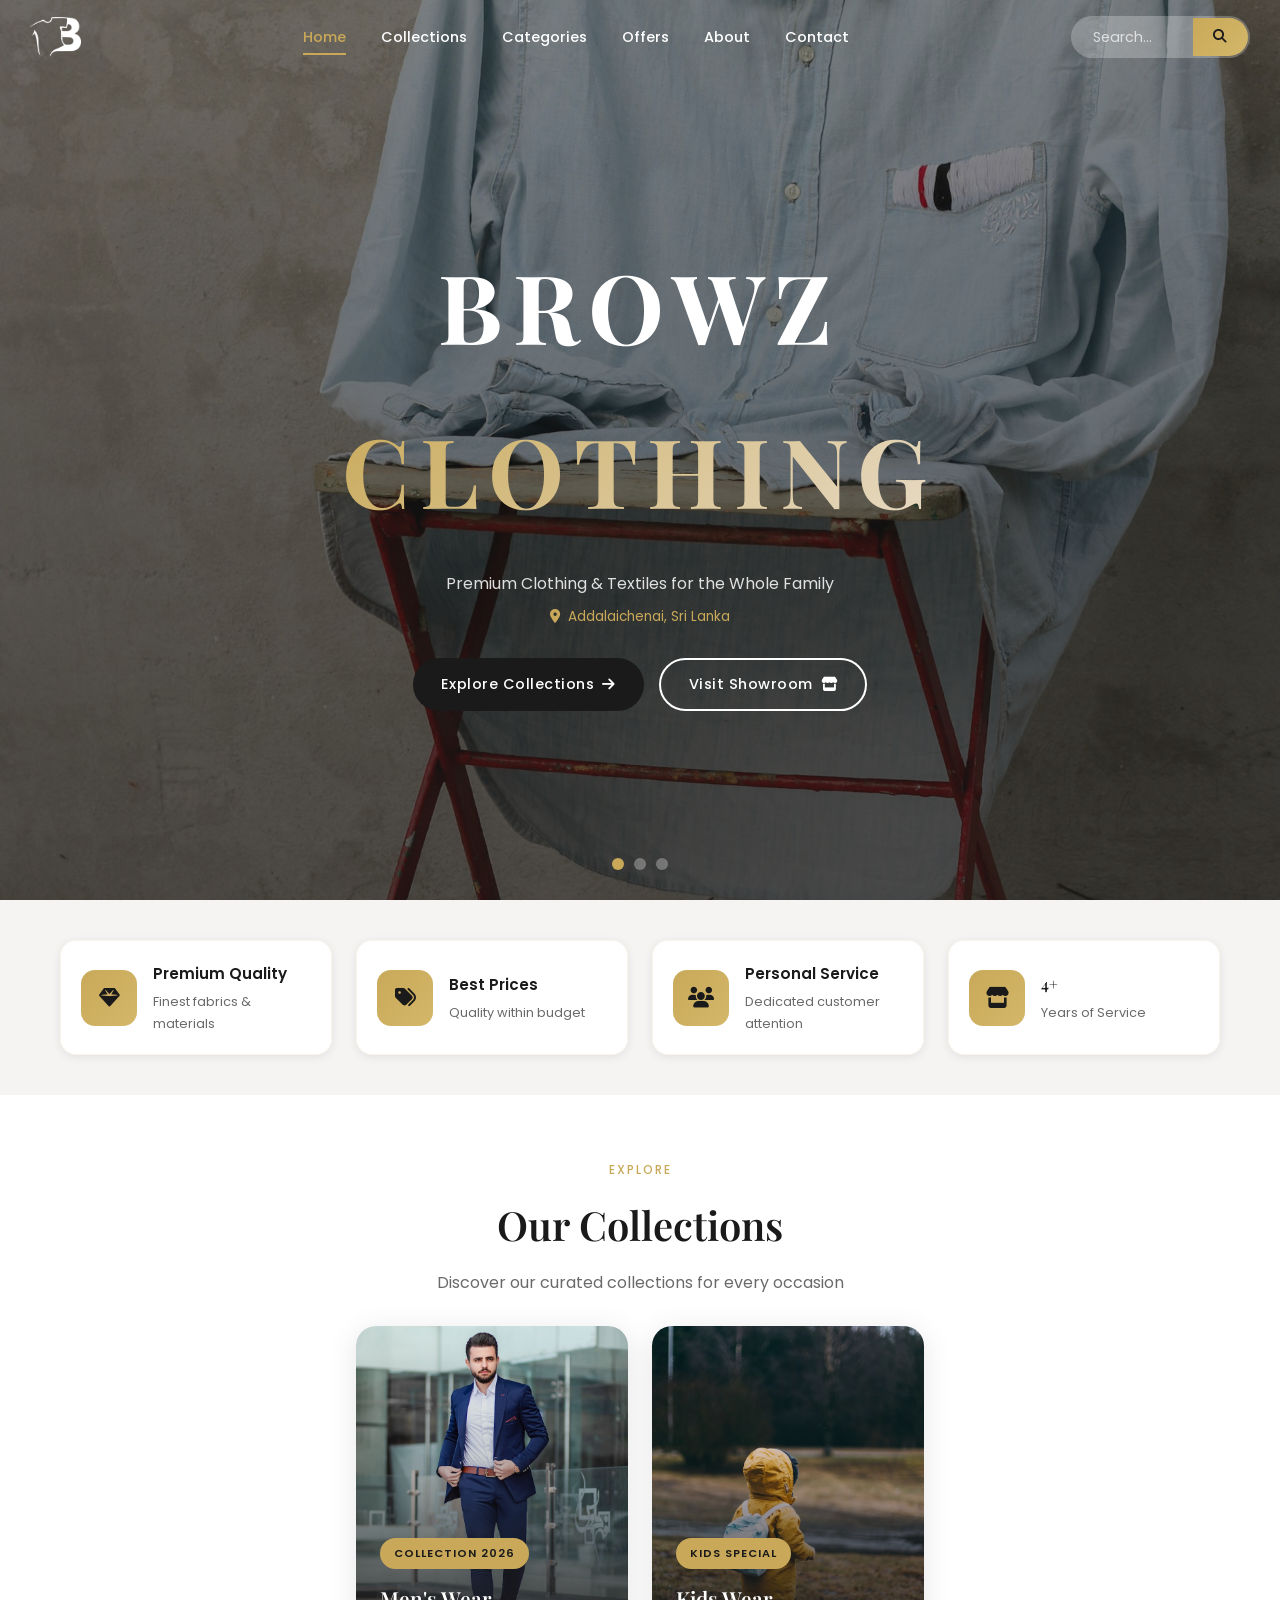
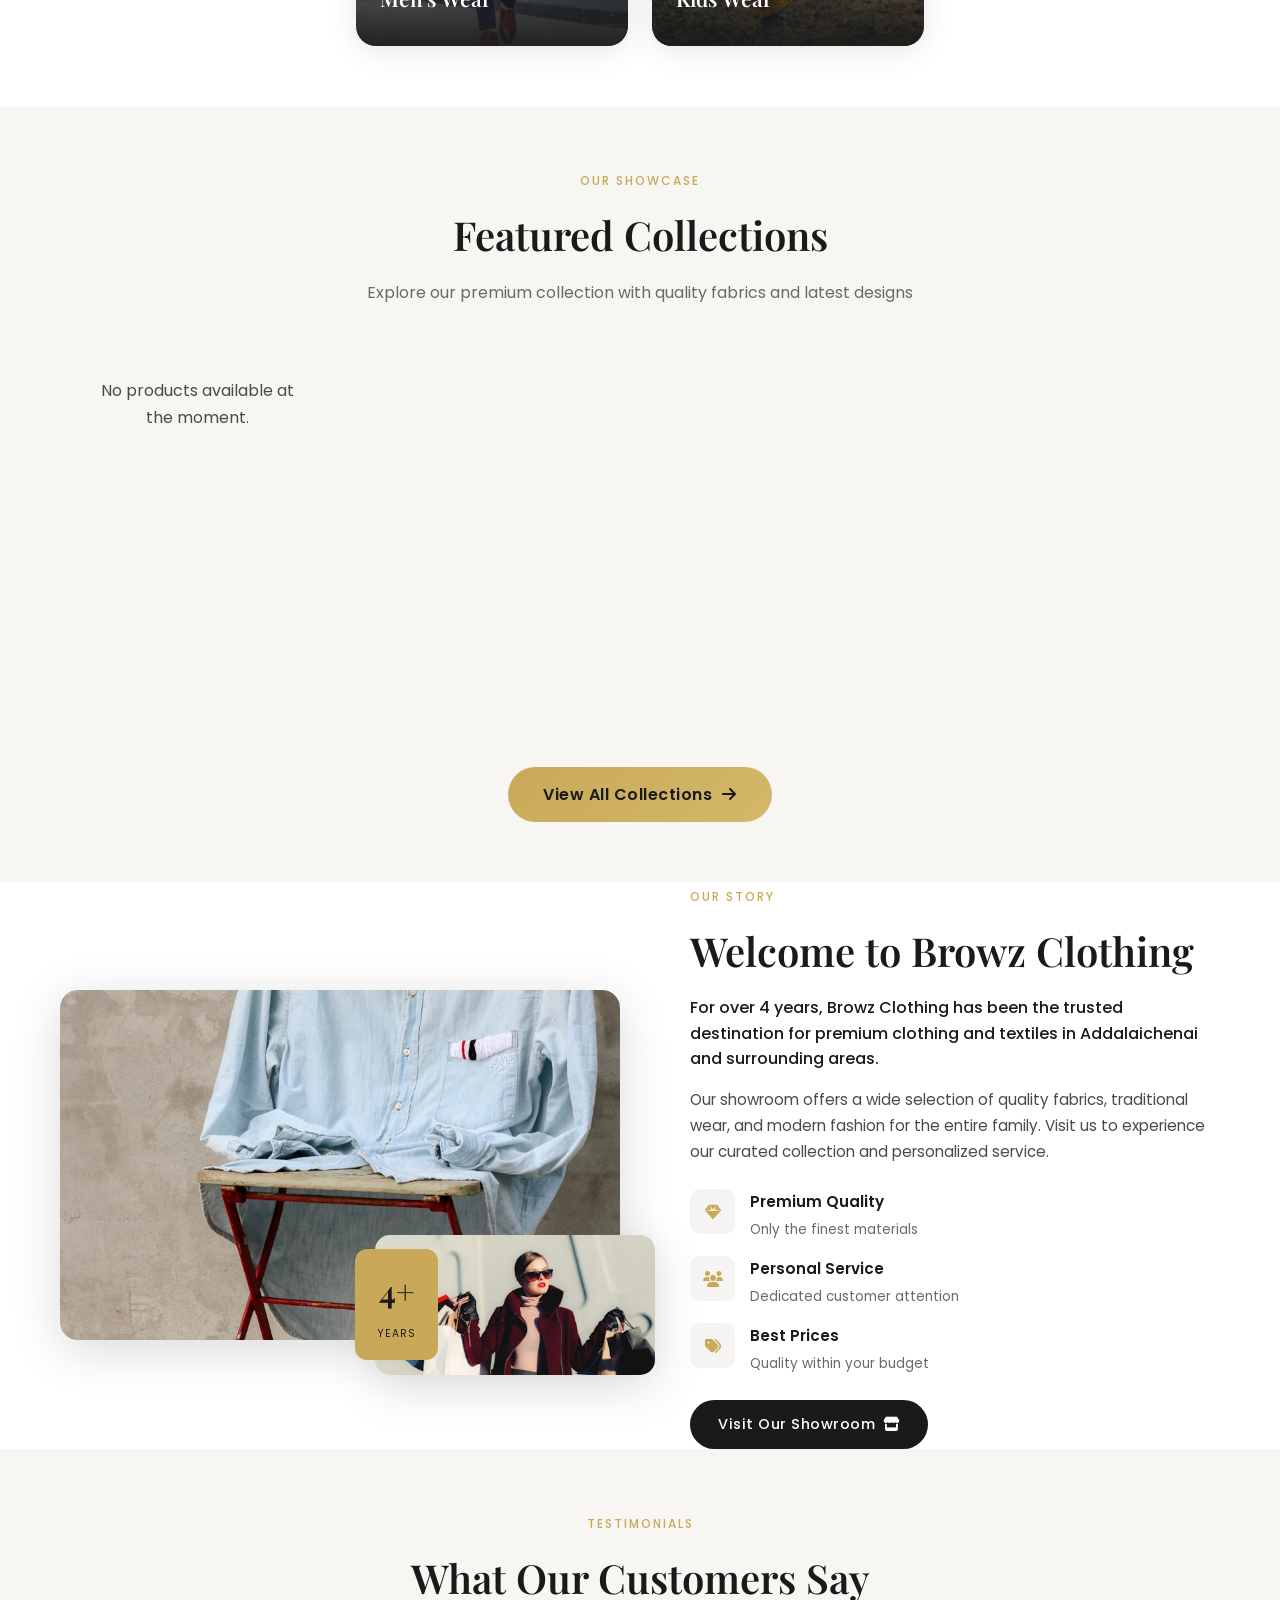
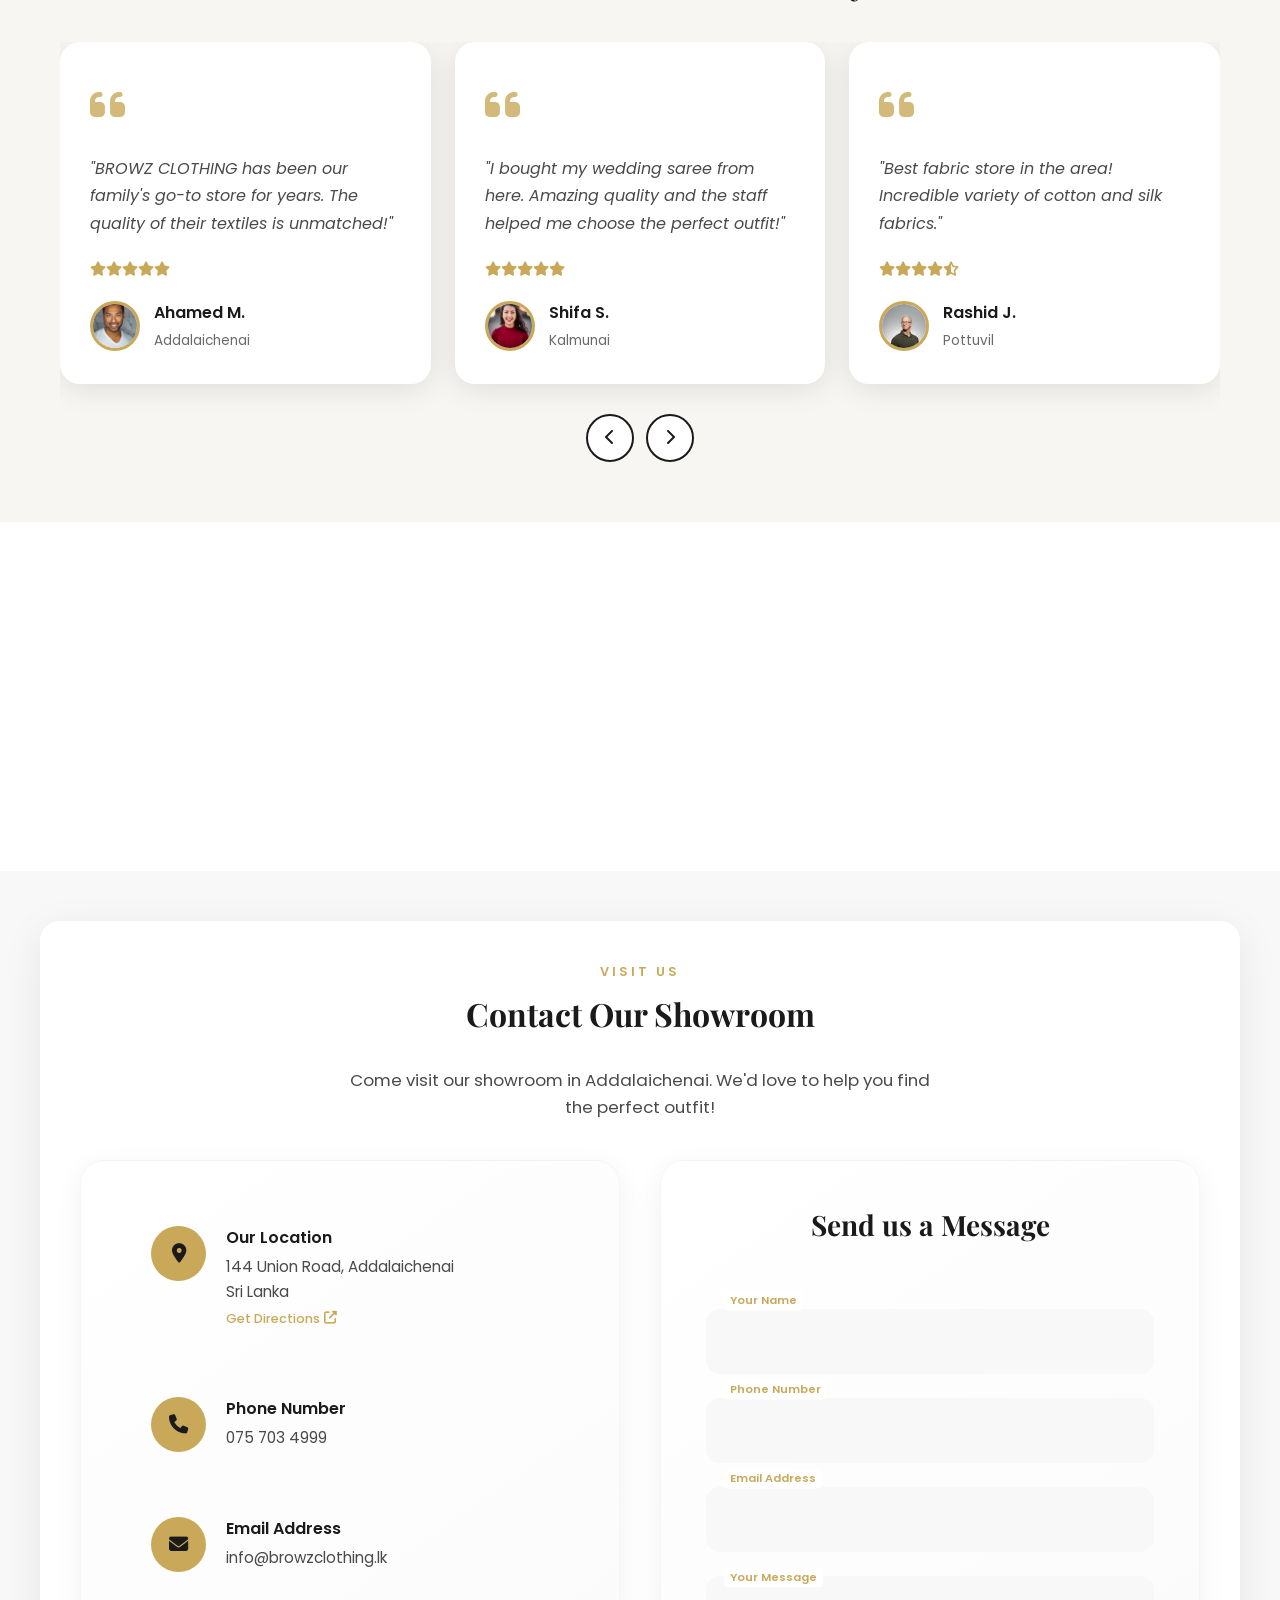
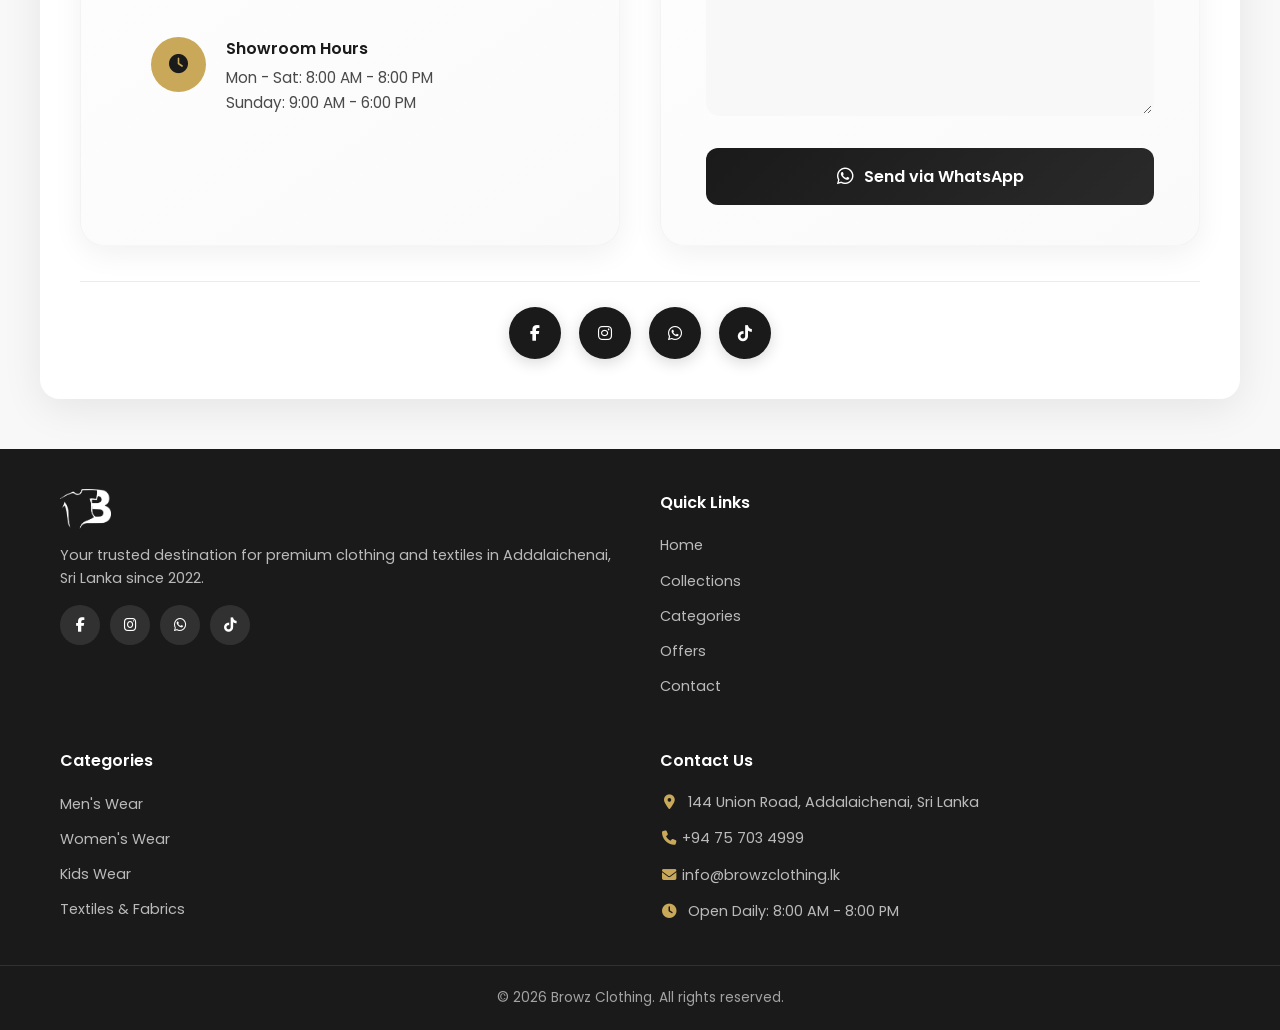
==== index.html @ f793e56a "update" ====
<!doctype html>
<html lang="en">
  <head>
    <meta charset="UTF-8" />
    <meta name="viewport" content="width=device-width, initial-scale=1.0" />
    <meta
      name="description"
      content="Browz Clothing - Premium Clothing & Textile Showroom in Addalaichenai, Sri Lanka. Discover quality fabrics, men's wear, women's fashion, kids clothing, and textiles at best prices."
    />
    <meta
      name="keywords"
      content="clothing showroom Addalaichenai, textile shop Sri Lanka, men's wear, women's fashion, kids clothing, fabric store, saree, shalwar, best prices, premium quality textiles"
    />
    <meta name="author" content="Browz Clothing" />
    <meta name="robots" content="index, follow" />
    <meta name="geo.region" content="LK-5" />
    <meta name="geo.placename" content="Addalaichenai" />
    <meta name="geo.position" content="7.7333;81.8167" />
    <meta name="ICBM" content="7.7333, 81.8167" />
    <meta name="theme-color" content="#1a1a1a" />

    <meta
      property="og:title"
      content="Browz Clothing - Premium Clothing & Textile Showroom | Addalaichenai"
    />
    <meta
      property="og:description"
      content="Discover premium fashion for the whole family. Quality textiles, latest trends, and exceptional service in Sri Lanka."
    />
    <meta property="og:type" content="website" />
    <meta property="og:url" content="https://browzclothing.netlify.app" />
    <meta
      property="og:image"
      content="https://browzclothing.netlify.app/images/Browz_Clothing.png"
    />
    <meta property="og:image:width" content="1200" />
    <meta property="og:image:height" content="630" />
    <meta property="og:locale" content="en_US" />
    <meta property="og:site_name" content="Browz Clothing" />

    <meta name="twitter:card" content="summary_large_image" />
    <meta
      name="twitter:title"
      content="Browz Clothing - Premium Clothing & Textile Showroom"
    />
    <meta
      name="twitter:description"
      content="Discover premium fashion for the whole family in Addalaichenai, Sri Lanka."
    />
    <meta
      name="twitter:image"
      content="https://browzclothing.netlify.app/images/Browz_Clothing.png"
    />

    <title>
      Browz Clothing - Premium Clothing & Textile Showroom | Addalaichenai, Sri
      Lanka
    </title>

    <link rel="canonical" href="https://browzclothing.netlify.app" />
    <link
      rel="alternate"
      href="https://browzclothing.netlify.app"
      hreflang="en"
    />

    <link rel="preconnect" href="https://fonts.googleapis.com" />
    <link rel="preconnect" href="https://fonts.gstatic.com" crossorigin />
    <link
      href="https://fonts.googleapis.com/css2?family=Playfair+Display:wght@400;500;600;700&family=Poppins:wght@300;400;500;600;700&display=swap"
      rel="stylesheet"
    />

    <link
      rel="stylesheet"
      href="https://cdnjs.cloudflare.com/ajax/libs/font-awesome/6.5.1/css/all.min.css"
    />
    <link href="https://unpkg.com/aos@2.3.1/dist/aos.css" rel="stylesheet" />
    <link rel="stylesheet" href="styles.css" />
    <link rel="icon" type="image/x-icon" href="Browz_Clothing.ico" />
    <link rel="icon" type="image/svg+xml" href="Browz_Clothing.svg" />

    <script type="application/ld+json">
      {
        "@context": "https://schema.org",
        "@type": ["LocalBusiness", "Store"],
        "name": "Browz Clothing",
        "description": "Premium Clothing & Textile Showroom in Addalaichenai, Sri Lanka. Offering quality men's wear, women's fashion, kids clothing, and textiles at best prices since 2022.",
        "url": "https://browzclothing.netlify.app",
        "logo": "https://browzclothing.netlify.app/favicon.svg",
        "image": "https://browzclothing.netlify.app/images/Browz_Clothing.png",
        "address": {
          "@type": "PostalAddress",
          "streetAddress": "144 Union Road",
          "addressLocality": "Addalaichenai",
          "addressRegion": "Eastern Province",
          "addressCountry": "LK",
          "postalCode": "32000"
        },
        "geo": {
          "@type": "GeoCoordinates",
          "latitude": "7.2544868",
          "longitude": "81.8534302"
        },
        "telephone": "+94-75-703-4999",
        "email": "info@browzclothing.lk",
        "openingHoursSpecification": [
          {
            "@type": "OpeningHoursSpecification",
            "dayOfWeek": [
              "Monday",
              "Tuesday",
              "Wednesday",
              "Thursday",
              "Friday",
              "Saturday"
            ],
            "opens": "08:00",
            "closes": "20:00"
          },
          {
            "@type": "OpeningHoursSpecification",
            "dayOfWeek": "Sunday",
            "opens": "09:00",
            "closes": "18:00"
          }
        ],
        "priceRange": "Rs.",
        "currenciesAccepted": "LKR",
        "paymentAccepted": ["Cash", "Card", "Mobile Payment"],
        "areaServed": {
          "@type": "State",
          "name": "Eastern Province"
        },
        "sameAs": [
          "https://www.facebook.com/share/18XuoTLpjp/",
          "https://instagram.com/browzclothing",
          "https://wa.me/94757034999"
        ]
      }
    </script>
  </head>
  <body>
    <div id="preloader">
      <div class="loader">
        <span class="loader-text">BROWZ</span>
        <span class="loader-text outline">CLOTHING</span>
      </div>
    </div>

    <nav class="navbar" id="navbar">
      <div class="nav-container">
        <a href="#home" class="nav-logo">
          <img src="Browz_Clothing.png" alt="Browz Clothing" class="logo-img" />
        </a>

        <ul class="nav-menu" id="navMenu">
          <li><a href="#home" class="nav-link active">Home</a></li>
          <li><a href="#collections" class="nav-link">Collections</a></li>
          <li><a href="#categories" class="nav-link">Categories</a></li>
          <li><a href="#offers" class="nav-link">Offers</a></li>
          <li><a href="#about" class="nav-link">About</a></li>
          <li><a href="#contact" class="nav-link">Contact</a></li>
        </ul>

        <div class="nav-actions">
          <div class="nav-search-container">
            <input
              type="text"
              placeholder="Search..."
              id="navbarSearchInput"
              class="navbar-search-input"
            />
            <button class="navbar-search-btn" id="navbarSearchBtn">
              <i class="fas fa-search"></i>
            </button>
          </div>
          <button class="mobile-search-btn" id="mobileSearchBtn">
            <i class="fas fa-search"></i>
          </button>
          <button class="nav-toggle" id="navToggle" aria-label="Toggle menu">
            <span></span>
            <span></span>
            <span></span>
          </button>
        </div>
      </div>
    </nav>

    <div class="nav-overlay" id="navOverlay"></div>

    <div class="search-overlay" id="searchOverlay">
      <div class="search-container">
        <input
          type="text"
          placeholder="Search products..."
          class="search-input"
          id="searchInput"
        />
        <button class="search-close" id="searchClose">
          <svg
            width="18"
            height="18"
            viewBox="0 0 24 24"
            fill="none"
            stroke="currentColor"
            stroke-width="2.5"
            stroke-linecap="round"
            stroke-linejoin="round"
          >
            <line x1="18" y1="6" x2="6" y2="18"></line>
            <line x1="6" y1="6" x2="18" y2="18"></line>
          </svg>
        </button>
      </div>
    </div>

    <section class="hero" id="home">
      <div class="hero-slider">
        <div
          class="hero-slide active"
          style="background-image: url(&quot;images/sections/hero-1.jpg&quot;)"
        ></div>
        <div
          class="hero-slide"
          style="background-image: url(&quot;images/sections/hero-2.jpg&quot;)"
        ></div>
        <div
          class="hero-slide"
          style="background-image: url(&quot;images/sections/hero-3.jpg&quot;)"
        ></div>
      </div>
      <div class="hero-overlay"></div>
      <div class="hero-content">
        <h1 class="hero-title">
          <span class="title-line">
            <span class="title-word">BROWZ</span>
          </span>
          <span class="title-line">
            <span class="title-word gradient-text">CLOTHING</span>
          </span>
        </h1>
        <p class="hero-subtitle" data-aos="fade-up" data-aos-delay="300">
          Premium Clothing & Textiles for the Whole Family<br />
          <span class="hero-location"
            ><i class="fas fa-map-marker-alt"></i> Addalaichenai, Sri
            Lanka</span
          >
        </p>
        <div class="hero-buttons" data-aos="fade-up" data-aos-delay="400">
          <a href="#collections" class="btn btn-primary">
            <span>Explore Collections</span>
            <i class="fas fa-arrow-right"></i>
          </a>
          <a href="#contact" class="btn btn-secondary">
            <span>Visit Showroom</span>
            <i class="fas fa-store"></i>
          </a>
        </div>
      </div>
      <div class="hero-slider-nav">
        <button class="slider-dot active" data-slide="0"></button>
        <button class="slider-dot" data-slide="1"></button>
        <button class="slider-dot" data-slide="2"></button>
      </div>
    </section>

    <div class="whatsapp-float">
      <a
        href="https://wa.me/94757034999?text=Hello%20Browz%20Clothing!"
        target="_blank"
        rel="noopener noreferrer"
        aria-label="Chat on WhatsApp"
      >
        <i class="fab fa-whatsapp"></i>
        <span class="whatsapp-tooltip">Chat with us!</span>
      </a>
    </div>

    <section class="features-bar">
      <div class="container">
        <div class="features-grid">
          <div class="feature-item" data-aos="fade-up">
            <div class="feature-icon"><i class="fas fa-gem"></i></div>
            <div class="feature-content">
              <h4>Premium Quality</h4>
              <p>Finest fabrics & materials</p>
            </div>
          </div>
          <div class="feature-item" data-aos="fade-up" data-aos-delay="100">
            <div class="feature-icon"><i class="fas fa-tags"></i></div>
            <div class="feature-content">
              <h4>Best Prices</h4>
              <p>Quality within budget</p>
            </div>
          </div>
          <div class="feature-item" data-aos="fade-up" data-aos-delay="200">
            <div class="feature-icon"><i class="fas fa-users"></i></div>
            <div class="feature-content">
              <h4>Personal Service</h4>
              <p>Dedicated customer attention</p>
            </div>
          </div>
          <div class="feature-item" data-aos="fade-up" data-aos-delay="300">
            <div class="feature-icon"><i class="fas fa-store"></i></div>
            <div class="feature-content">
              <h4 class="exp-number">6+</h4>
              <p>Years of Service</p>
            </div>
          </div>
        </div>
      </div>
    </section>

    <section class="offers" id="offers">
      <div class="offers-banner">
        <div class="offers-bg">
          <img src="" alt="Special Offer" loading="lazy" />
        </div>
        <div class="offers-overlay"></div>
        <div class="offers-container">
          <div class="offers-badge" data-aos="zoom-in">
            <span class="badge-pulse"></span>
            <p class="badge-text"></p>
          </div>
          <h2 class="offers-title" data-aos="fade-up"></h2>
          <p class="offers-subtitle" data-aos="fade-up" data-aos-delay="100"></p>
          <p class="countdown-note" data-aos="fade-up" data-aos-delay="150"></p>
          <div class="countdown" id="offerCountdown0" data-aos="fade-up" data-aos-delay="200">
            <div class="countdown-item">
              <div class="countdown-value" id="offerDays0">00</div>
              <div class="countdown-label">Days</div>
            </div>
            <div class="countdown-separator">:</div>
            <div class="countdown-item">
              <div class="countdown-value" id="offerHours0">00</div>
              <div class="countdown-label">Hours</div>
            </div>
            <div class="countdown-separator">:</div>
            <div class="countdown-item">
              <div class="countdown-value" id="offerMinutes0">00</div>
              <div class="countdown-label">Minutes</div>
            </div>
            <div class="countdown-separator">:</div>
            <div class="countdown-item">
              <div class="countdown-value" id="offerSeconds0">00</div>
              <div class="countdown-label">Seconds</div>
            </div>
          </div>
          <a href="#contact" class="btn btn-gold" data-aos="fade-up" data-aos-delay="400">
            <span>Shop Now</span>
            <i class="fas fa-shopping-bag"></i>
          </a>
        </div>
        <button class="carousel-arrow carousel-prev" onclick="prevOffer()"><i class="fas fa-chevron-left"></i></button>
        <button class="carousel-arrow carousel-next" onclick="nextOffer()"><i class="fas fa-chevron-right"></i></button>
        <div class="carousel-dots" id="carouselDots"></div>
      </div>
    </section>

    <section class="categories" id="categories">
      <div class="container">
        <div class="section-header" data-aos="fade-up">
          <span class="section-tag">Explore</span>
          <h2 class="section-title">Our Collections</h2>
          <p class="section-subtitle">
            Discover our curated collections for every occasion
          </p>
        </div>
        <div class="categories-grid">
          <div class="category-card" data-aos="fade-up">
            <div class="category-image">
              <img
                src="images/sections/category-men.jpg"
                alt="Men's Fashion Collection"
                loading="lazy"
              />
            </div>
            <div class="category-overlay"></div>
            <div class="category-content">
              <span class="category-tag">Collection 2026</span>
              <h3 class="category-title">Men's Wear</h3>
            </div>
          </div>
          <!-- <div class="category-card" data-aos="fade-up" data-aos-delay="100">
            <div class="category-image">
              <img
                src="images/sections/category-women.jpg"
                alt="Women's Fashion"
                loading="lazy"
              />
            </div>
            <div class="category-overlay"></div>
            <div class="category-content">
              <span class="category-tag">New Arrivals</span>
              <h3 class="category-title">Women's Wear</h3>
            </div>
          </div>  -->
          <div class="category-card" data-aos="fade-up" data-aos-delay="200">
            <div class="category-image">
              <img
                src="images/sections/category-kids.jpg"
                alt="Kids Fashion"
                loading="lazy"
              />
            </div>
            <div class="category-overlay"></div>
            <div class="category-content">
              <span class="category-tag">Kids Special</span>
              <h3 class="category-title">Kids Wear</h3>
            </div>
          </div>
          <!-- <div class="category-card" data-aos="fade-up" data-aos-delay="300">
            <div class="category-image">
              <img
                src="images/sections/category-fabric.jpg"
                alt="Premium Textiles and Fabrics"
                loading="lazy"
              />
            </div>
            <div class="category-overlay"></div>
            <div class="category-content">
              <span class="category-tag">Premium Quality</span>
              <h3 class="category-title">Textiles & Fabrics</h3>
            </div>
          </div> -->
        </div>
      </div>
    </section>

    <section class="showcase" id="collections">
      <div class="container">
        <div class="section-header" data-aos="fade-up">
          <span class="section-tag">Our Showcase</span>
          <h2 class="section-title">Featured Collections</h2>
          <p class="section-subtitle">
            Explore our premium collection with quality fabrics and latest
            designs
          </p>
        </div>
        <div class="products-grid" id="productsGrid"></div>
        <div style="text-align: center">
          <a href="collections.html" class="btn-view-more">
            <span>View All Collections</span>
            <i class="fas fa-arrow-right"></i>
          </a>
        </div>
      </div>
    </section>

    <section class="about" id="about">
      <div class="container">
        <div class="about-grid">
          <div class="about-images">
            <div class="about-image-main">
              <img
                src="images/sections/about-main.jpg"
                alt="BROWZ
CLOTHING Showroom"
                loading="lazy"
              />
            </div>
            <div class="about-image-secondary">
              <img
                src="images/sections/about-secondary.jpg"
                alt="Textile Display"
                loading="lazy"
              />
              <div class="about-experience">
                <span class="exp-number">6+</span>
                <span class="exp-text">Years</span>
              </div>
            </div>
          </div>
          <div class="about-content" data-aos="fade-left">
            <span class="section-tag">Our Story</span>
            <h2 class="section-title">Welcome to Browz Clothing</h2>
            <p class="about-lead">
              For over <span class="about-years">6</span> years, Browz Clothing
              has been the trusted destination for premium clothing and textiles
              in Addalaichenai and surrounding areas.
            </p>
            <p class="about-text">
              Our showroom offers a wide selection of quality fabrics,
              traditional wear, and modern fashion for the entire family. Visit
              us to experience our curated collection and personalized service.
            </p>
            <div class="about-features">
              <div class="about-feature">
                <div class="feature-icon"><i class="fas fa-gem"></i></div>
                <div class="feature-text">
                  <h4>Premium Quality</h4>
                  <p>Only the finest materials</p>
                </div>
              </div>
              <div class="about-feature">
                <div class="feature-icon"><i class="fas fa-users"></i></div>
                <div class="feature-text">
                  <h4>Personal Service</h4>
                  <p>Dedicated customer attention</p>
                </div>
              </div>
              <div class="about-feature">
                <div class="feature-icon"><i class="fas fa-tags"></i></div>
                <div class="feature-text">
                  <h4>Best Prices</h4>
                  <p>Quality within your budget</p>
                </div>
              </div>
            </div>
            <a href="#contact" class="btn btn-primary">
              <span>Visit Our Showroom</span>
              <i class="fas fa-store"></i>
            </a>
          </div>
        </div>
      </div>
    </section>

    <section class="testimonials">
      <div class="container">
        <div class="section-header" data-aos="fade-up">
          <span class="section-tag">Testimonials</span>
          <h2 class="section-title">What Our Customers Say</h2>
        </div>
        <div class="testimonials-slider" id="testimonialsSlider">
          <div class="testimonials-track">
            <div class="testimonial-card" data-aos="fade-up">
              <div class="testimonial-quote">
                <i class="fas fa-quote-left"></i>
              </div>
              <p class="testimonial-text">
                "BROWZ CLOTHING has been our family's go-to store for years. The
                quality of their textiles is unmatched!"
              </p>
              <div class="testimonial-rating">
                <i class="fas fa-star"></i><i class="fas fa-star"></i
                ><i class="fas fa-star"></i><i class="fas fa-star"></i
                ><i class="fas fa-star"></i>
              </div>
              <div class="testimonial-author">
                <img
                  src="images/sections/testimonial-1.jpg"
                  alt="Customer"
                  loading="lazy"
                />
                <div class="author-info">
                  <h4>Ahamed M.</h4>
                  <span>Addalaichenai</span>
                </div>
              </div>
            </div>
            <div
              class="testimonial-card"
              data-aos="fade-up"
              data-aos-delay="100"
            >
              <div class="testimonial-quote">
                <i class="fas fa-quote-left"></i>
              </div>
              <p class="testimonial-text">
                "I bought my wedding saree from here. Amazing quality and the
                staff helped me choose the perfect outfit!"
              </p>
              <div class="testimonial-rating">
                <i class="fas fa-star"></i><i class="fas fa-star"></i
                ><i class="fas fa-star"></i><i class="fas fa-star"></i
                ><i class="fas fa-star"></i>
              </div>
              <div class="testimonial-author">
                <img
                  src="images/sections/testimonial-2.jpg"
                  alt="Customer"
                  loading="lazy"
                />
                <div class="author-info">
                  <h4>Shifa S.</h4>
                  <span>Kalmunai</span>
                </div>
              </div>
            </div>
            <div
              class="testimonial-card"
              data-aos="fade-up"
              data-aos-delay="200"
            >
              <div class="testimonial-quote">
                <i class="fas fa-quote-left"></i>
              </div>
              <p class="testimonial-text">
                "Best fabric store in the area! Incredible variety of cotton and
                silk fabrics."
              </p>
              <div class="testimonial-rating">
                <i class="fas fa-star"></i><i class="fas fa-star"></i
                ><i class="fas fa-star"></i><i class="fas fa-star"></i
                ><i class="fas fa-star-half-alt"></i>
              </div>
              <div class="testimonial-author">
                <img
                  src="images/sections/testimonial-3.jpg"
                  alt="Customer"
                  loading="lazy"
                />
                <div class="author-info">
                  <h4>Rashid J.</h4>
                  <span>Pottuvil</span>
                </div>
              </div>
            </div>
          </div>
          <div class="testimonials-nav">
            <button class="testimonial-prev">
              <i class="fas fa-chevron-left"></i>
            </button>
            <button class="testimonial-next">
              <i class="fas fa-chevron-right"></i>
            </button>
          </div>
        </div>
      </div>
    </section>

    <section class="contact" id="contact">
      <div class="contact-map-full">
        <iframe
          src="https://www.google.com/maps/embed?pb=!1m18!1m12!1m3!1d3957.88008030989!2d81.85343019999999!3d7.254486799999999!2m3!1f0!2f0!3f0!3m2!1i1024!2i768!4f13.1!3m3!1m2!1s0x3ae51300673da71d%3A0x5c4871e7df195e21!2sbrowzclothing!5e0!3m2!1sen!2slk!4v1775067015570!5m2!1sen!2slk"
          width="100%"
          height="100%"
          style="border: 0"
          allowfullscreen=""
          loading="lazy"
          referrerpolicy="no-referrer-when-downgrade"
          title="Browz Clothing Location - Addalaichenai"
        ></iframe>
      </div>
      <div class="contact-content">
        <div class="contact-container" data-aos="fade-up">
          <div class="contact-header">
            <span class="section-tag">Visit Us</span>
            <h2 class="section-title">Contact Our Showroom</h2>
            <p class="contact-text">
              Come visit our showroom in Addalaichenai. We'd love to help you
              find the perfect outfit!
            </p>
          </div>
          <div class="contact-cards">
            <div class="contact-info">
              <div class="contact-details">
                <div class="contact-item">
                  <div class="contact-icon">
                    <i class="fas fa-location-dot"></i>
                  </div>
                  <div class="contact-text">
                    <h4>Our Location</h4>
                    <p>144 Union Road, Addalaichenai<br />Sri Lanka</p>
                    <a
                      href="https://maps.app.goo.gl/UdEGMhkYqhPF53fT7"
                      target="_blank"
                      class="map-link"
                      >Get Directions <i class="fas fa-external-link-alt"></i
                    ></a>
                  </div>
                </div>
                <div class="contact-item">
                  <div class="contact-icon"><i class="fas fa-phone"></i></div>
                  <div class="contact-text">
                    <h4>Phone Number</h4>
                    <p>075 703 4999</p>
                  </div>
                </div>
                <div class="contact-item">
                  <div class="contact-icon">
                    <i class="fas fa-envelope"></i>
                  </div>
                  <div class="contact-text">
                    <h4>Email Address</h4>
                    <p>info@browzclothing.lk</p>
                  </div>
                </div>
                <div class="contact-item">
                  <div class="contact-icon"><i class="fas fa-clock"></i></div>
                  <div class="contact-text">
                    <h4>Showroom Hours</h4>
                    <p>
                      Mon - Sat: 8:00 AM - 8:00 PM<br />Sunday: 9:00 AM - 6:00
                      PM
                    </p>
                  </div>
                </div>
              </div>
            </div>
            <div class="contact-form-wrapper">
              <form class="contact-form" id="contactForm">
                <h3>Send us a Message</h3>
                <div class="form-group">
                  <input type="text" id="name" required />
                  <label for="name">Your Name</label>
                </div>
                <div class="form-group">
                  <input type="tel" id="phone" required />
                  <label for="phone">Phone Number</label>
                </div>
                <div class="form-group">
                  <input type="email" id="email" required />
                  <label for="email">Email Address</label>
                </div>
                <div class="form-group">
                  <textarea id="message" rows="4" required></textarea>
                  <label for="message">Your Message</label>
                </div>
                <div class="form-submit">
                  <button type="submit" class="submit-btn">
                    <i class="fab fa-whatsapp"></i>
                    <span>Send via WhatsApp</span>
                  </button>
                </div>
              </form>
            </div>
          </div>
          <div class="contact-socials">
            <a
              href="https://www.facebook.com/share/18XuoTLpjp/"
              class="social-link"
              aria-label="Facebook"
              target="_blank"
              ><i class="fab fa-facebook-f"></i
            ></a>
            <a
              href="https://instagram.com/browzclothing"
              class="social-link"
              aria-label="Instagram"
              target="_blank"
              ><i class="fab fa-instagram"></i
            ></a>
            <a
              href="https://wa.me/94757034999"
              class="social-link"
              aria-label="WhatsApp"
              target="_blank"
              ><i class="fab fa-whatsapp"></i
            ></a>
            <a
              href="https://tiktok.com/@browzclothing"
              class="social-link"
              aria-label="TikTok"
              target="_blank"
              ><i class="fab fa-tiktok"></i
            ></a>
          </div>
        </div>
      </div>
    </section>

    <footer class="footer">
      <div class="footer-top">
        <div class="container">
          <div class="footer-grid">
            <div class="footer-brand">
              <a href="#" class="footer-logo">
                <img
                  src="Browz_Clothing.png"
                  alt="Browz Clothing"
                  class="logo-img"
                />
              </a>
              <p class="footer-desc">
                Your trusted destination for premium clothing and textiles in
                Addalaichenai, Sri Lanka since 2022.
              </p>
              <div class="footer-socials">
                <a
                  href="https://www.facebook.com/share/18XuoTLpjp/"
                  aria-label="Facebook"
                  target="_blank"
                  ><i class="fab fa-facebook-f"></i
                ></a>
                <a
                  href="https://instagram.com/browzclothing"
                  aria-label="Instagram"
                  target="_blank"
                  ><i class="fab fa-instagram"></i
                ></a>
                <a
                  href="https://wa.me/94757034999"
                  aria-label="WhatsApp"
                  target="_blank"
                  ><i class="fab fa-whatsapp"></i
                ></a>
                <a
                  href="https://tiktok.com/@browzclothing"
                  aria-label="TikTok"
                  target="_blank"
                  ><i class="fab fa-tiktok"></i
                ></a>
              </div>
            </div>
            <div class="footer-links">
              <h4>Quick Links</h4>
              <ul>
                <li><a href="#home">Home</a></li>
                <li><a href="#collections">Collections</a></li>
                <li><a href="#categories">Categories</a></li>
                <li><a href="#offers">Offers</a></li>
                <li><a href="#contact">Contact</a></li>
              </ul>
            </div>
            <div class="footer-links">
              <h4>Categories</h4>
              <ul>
                <li><a href="#collections">Men's Wear</a></li>
                <li><a href="#collections">Women's Wear</a></li>
                <li><a href="#collections">Kids Wear</a></li>
                <li><a href="#collections">Textiles & Fabrics</a></li>
              </ul>
            </div>
            <div class="footer-links">
              <h4>Contact Us</h4>
              <ul class="footer-contact">
                <li>
                  <i class="fas fa-map-marker-alt"></i> 144 Union Road,
                  Addalaichenai, Sri Lanka
                </li>
                <li>
                  <a href="tel:+94757034999"
                    ><i class="fas fa-phone"></i> +94 75 703 4999</a
                  >
                </li>
                <li>
                  <a href="mailto:info@browzclothing.lk"
                    ><i class="fas fa-envelope"></i> info@browzclothing.lk</a
                  >
                </li>
                <li>
                  <i class="fas fa-clock"></i> Open Daily: 8:00 AM - 8:00 PM
                </li>
              </ul>
            </div>
          </div>
        </div>
      </div>
      <div class="footer-bottom">
        <div class="container">
          <p>
            &copy; <span class="current-year"></span> Browz Clothing. All rights
            reserved.
          </p>
        </div>
      </div>
    </footer>

    <div class="back-to-top" id="backToTop">
      <i class="fas fa-chevron-up"></i>
    </div>

    <script src="https://unpkg.com/aos@2.3.1/dist/aos.js"></script>
    <script src="https://cdnjs.cloudflare.com/ajax/libs/PapaParse/5.4.1/papaparse.min.js"></script>
    <script src="main.js"></script>
  </body>
</html>
---- styles.css ----
:root {
    --primary-black: #1a1a1a;
    --pure-white: #ffffff;
    --cream: #f8f6f3;
    --gold: #c9a959;
    --soft-gold: #e8dcc8;
    --dark-gray: #4a4a4a;
    --medium-gray: #6a6a6a;
    --light-gray: #9a9a9a;
    --soft-bg: #f5f4f2;
    --shadow-sm: 0 2px 10px rgba(0,0,0,0.08);
    --shadow-md: 0 5px 30px rgba(0,0,0,0.1);
    --shadow-lg: 0 10px 50px rgba(0,0,0,0.15);
    --shadow-gold: 0 5px 30px rgba(201,169,89,0.3);
    --transition-fast: 0.3s ease;
    --transition-smooth: 0.5s ease;

    --bs-sm: 576px;
    --bs-md: 768px;
    --bs-lg: 992px;
    --bs-xl: 1200px;
    --bs-xxl: 1400px;
}

* {
    margin: 0;
    padding: 0;
    box-sizing: border-box;
}

html {
    scroll-behavior: smooth;
    overflow-x: hidden;
}

body {
    font-family: 'Poppins', sans-serif;
    font-size: 16px;
    line-height: 1.7;
    color: var(--dark-gray);
    background: var(--pure-white);
    overflow-x: hidden;
    -webkit-overflow-scrolling: touch;
}

::selection {
    background: var(--gold);
    color: var(--pure-white);
}

::-webkit-scrollbar {
    width: 8px;
}

::-webkit-scrollbar-track {
    background: var(--soft-bg);
}

::-webkit-scrollbar-thumb {
    background: var(--gold);
    border-radius: 4px;
}

::-webkit-scrollbar-thumb:hover {
    background: #b8943d;
}

a {
    text-decoration: none;
    color: inherit;
}

img {
    max-width: 100%;
    height: auto;
    display: block;
}

button {
    font-family: inherit;
    cursor: pointer;
    border: none;
    background: none;
}

.container {
    max-width: 1400px;
    margin: 0 auto;
    padding: 0 20px;
}

.btn {
    display: inline-flex;
    align-items: center;
    justify-content: center;
    gap: 8px;
    padding: 12px 28px;
    font-size: 0.9rem;
    font-weight: 500;
    letter-spacing: 0.5px;
    border-radius: 50px;
    transition: var(--transition-smooth);
    cursor: pointer;
}

.btn-primary {
    background: var(--primary-black);
    color: var(--pure-white);
}

.btn-primary:hover {
    background: var(--gold);
    color: var(--primary-black);
    transform: translateY(-2px);
    box-shadow: var(--shadow-gold);
}

.btn-secondary {
    background: transparent;
    color: var(--pure-white);
    border: 2px solid var(--pure-white);
}

.btn-secondary:hover {
    background: var(--pure-white);
    color: var(--primary-black);
}

.btn-outline {
    background: transparent;
    color: var(--primary-black);
    border: 2px solid var(--primary-black);
}

.btn-outline:hover {
    background: var(--primary-black);
    color: var(--pure-white);
}

.btn-gold {
    background: linear-gradient(135deg, var(--gold), #d4b76a);
    color: var(--primary-black);
    font-weight: 600;
}

.btn-gold:hover {
    transform: translateY(-2px);
    box-shadow: var(--shadow-gold);
}

.btn-view-more {
    display: inline-flex;
    align-items: center;
    justify-content: center;
    gap: 10px;
    padding: 14px 35px;
    font-size: 1rem;
    font-weight: 600;
    letter-spacing: 0.5px;
    border-radius: 50px;
    background: linear-gradient(135deg, var(--gold), #d4b76a);
    color: var(--primary-black);
    border: none;
    cursor: pointer;
    transition: var(--transition-smooth);
    text-decoration: none;
    margin-top: 30px;
}

.btn-view-more:hover {
    transform: translateY(-3px);
    box-shadow: var(--shadow-gold);
    color: var(--primary-black);
}

.btn-load-more {
    display: inline-flex;
    align-items: center;
    justify-content: center;
    gap: 10px;
    padding: 14px 40px;
    font-size: 1rem;
    font-weight: 600;
    letter-spacing: 0.5px;
    border-radius: 50px;
    background: var(--primary-black);
    color: var(--pure-white);
    border: none;
    cursor: pointer;
    transition: var(--transition-smooth);
    margin-top: 40px;
}

.btn-load-more:hover {
    background: var(--gold);
    color: var(--primary-black);
    transform: translateY(-2px);
    box-shadow: var(--shadow-gold);
}

.btn-load-more:disabled {
    background: var(--light-gray);
    cursor: not-allowed;
    transform: none;
    box-shadow: none;
}

.btn-load-more.loading {
    pointer-events: none;
    opacity: 0.7;
}

.btn-load-more .fa-spinner {
    animation: spin 1s linear infinite;
}

@keyframes spin {
    from { transform: rotate(0deg); }
    to { transform: rotate(360deg); }
}

.load-more-container {
    text-align: center;
    width: 100%;
    display: none;
}

.load-more-container.visible {
    display: block;
}

.products-count {
    text-align: center;
    margin-top: 20px;
    color: var(--medium-gray);
    font-size: 0.9rem;
}

.section-header {
    text-align: center;
    margin-bottom: 30px;
}

.section-tag {
    display: inline-block;
    font-size: 0.75rem;
    font-weight: 500;
    letter-spacing: 2px;
    text-transform: uppercase;
    color: var(--gold);
    margin-bottom: 10px;
}

.section-title {
    font-family: 'Playfair Display', serif;
    font-size: clamp(1.8rem, 4vw, 2.5rem);
    font-weight: 600;
    color: var(--primary-black);
    margin-bottom: 10px;
}

.section-subtitle {
    font-size: 1rem;
    color: var(--medium-gray);
}

#preloader {
    position: fixed;
    top: 0;
    left: 0;
    width: 100%;
    height: 100%;
    background: var(--primary-black);
    display: flex;
    align-items: center;
    justify-content: center;
    z-index: 9999;
    transition: opacity 0.5s ease, visibility 0.5s ease;
}

#preloader.loaded {
    opacity: 0;
    visibility: hidden;
}

.loader {
    text-align: center;
}

.loader-text {
    font-family: 'Playfair Display', serif;
    font-size: 4rem;
    font-weight: 700;
    letter-spacing: 0.5em;
    display: block;
}

.loader-text:first-child {
    color: var(--pure-white);
}

.loader-text.outline {
    color: transparent;
    -webkit-text-stroke: 2px var(--gold);
}

.navbar {
    position: fixed;
    top: 0;
    left: 0;
    width: 100%;
    padding: 16px 0;
    z-index: 1000;
    transition: all 0.3s ease;
}

.navbar.scrolled {
    background: rgba(255, 255, 255, 0.98);
    backdrop-filter: blur(20px);
    -webkit-backdrop-filter: blur(20px);
    padding: 10px 0;
    box-shadow: 0 2px 20px rgba(0,0,0,0.1);
}

.nav-container {
    max-width: 1400px;
    margin: 0 auto;
    padding: 0 30px;
    display: flex;
    align-items: center;
    justify-content: space-between;
}

.nav-logo {
    display: flex;
    align-items: center;
    gap: 10px;
    color: var(--pure-white);
    font-family: 'Playfair Display', serif;
    font-size: 1.4rem;
    font-weight: 600;
    z-index: 1001;
    text-decoration: none;
    transition: color 0.3s ease;
}

.nav-logo .logo-img {
    height: 40px;
    width: auto;
    object-fit: contain;
    filter: brightness(0) invert(1);
}

.navbar.scrolled .nav-logo {
    color: var(--primary-black);
}

.navbar.scrolled .nav-logo .logo-img {
    filter: brightness(0);
}

.nav-logo .logo-icon {
    font-size: 1.6rem;
    color: var(--gold);
}

.nav-menu {
    display: flex;
    list-style: none;
    gap: 35px;
}

.nav-link {
    color: var(--pure-white);
    font-size: 0.9rem;
    font-weight: 500;
    position: relative;
    padding: 8px 0;
    text-decoration: none;
    transition: color 0.3s ease;
}

.navbar.scrolled .nav-link {
    color: var(--primary-black);
}

.nav-link::after {
    content: '';
    position: absolute;
    bottom: 0;
    left: 0;
    width: 0;
    height: 2px;
    background: var(--gold);
    transition: width 0.3s ease;
}

.nav-link:hover::after,
.nav-link.active::after {
    width: 100%;
}

.nav-link:hover,
.nav-link.active {
    color: var(--gold);
}

.navbar.scrolled .nav-link:hover,
.navbar.scrolled .nav-link.active {
    color: var(--gold);
}

.nav-actions {
    display: flex;
    align-items: center;
    gap: 20px;
}

.nav-search-container {
    display: flex;
    align-items: stretch;
    background: rgba(255, 255, 255, 0.25);
    border-radius: 50px;
    overflow: hidden;
    transition: all 0.4s cubic-bezier(0.4, 0, 0.2, 1);
    border: 2px solid transparent;
    z-index: 1001;
    height: 42px;
}

.navbar.scrolled .nav-search-container {
    background: rgba(0, 0, 0, 0.08);
    border-color: rgba(0, 0, 0, 0.1);
    height: 38px;
}

.navbar-search-input {
    border: none;
    padding: 0 0 0 20px;
    font-size: 0.9rem;
    font-family: 'Poppins', sans-serif;
    outline: none;
    width: 120px;
    background: transparent;
    color: var(--pure-white);
    transition: all 0.4s cubic-bezier(0.4, 0, 0.2, 1);
}

.navbar.scrolled .navbar-search-input {
    color: var(--primary-black);
}

.navbar-search-input::placeholder {
    color: rgba(255, 255, 255, 0.7);
}

.navbar.scrolled .navbar-search-input::placeholder {
    color: var(--light-gray);
}

.navbar-search-input:focus {
    width: 180px;
    background: rgba(255, 255, 255, 0.15);
}

.navbar.scrolled .navbar-search-input:focus {
    background: rgba(255, 255, 255, 0.6);
}

.navbar-search-btn {
    background: linear-gradient(135deg, var(--gold) 0%, #d4b76a 100%);
    border: none;
    padding: 0 20px;
    cursor: pointer;
    color: var(--primary-black);
    font-weight: 600;
    transition: all 0.3s ease;
    display: flex;
    align-items: center;
    justify-content: center;
    font-size: 0.85rem;
    text-transform: uppercase;
    letter-spacing: 0.5px;
}

.navbar-search-btn:hover {
    background: linear-gradient(135deg, #d4b76a 0%, var(--gold) 100%);
    box-shadow: 0 4px 15px rgba(201, 169, 89, 0.4);
}

.navbar-search-btn:active {
    transform: scale(0.96);
}

.mobile-search-btn {
    display: none;
}

.nav-toggle {
    display: none;
    flex-direction: column;
    justify-content: space-between;
    width: 26px;
    height: 20px;
    z-index: 1001;
    cursor: pointer;
    background: none;
    border: none;
    padding: 0;
}

.nav-toggle span {
    width: 100%;
    height: 2px;
    background: var(--pure-white);
    transition: all 0.3s ease;
    border-radius: 2px;
}

.navbar.scrolled .nav-toggle span {
    background: var(--primary-black);
}

.nav-toggle.active span:nth-child(1) {
    transform: rotate(45deg) translate(5px, 5px);
}

.nav-toggle.active span:nth-child(2) {
    opacity: 0;
}

.nav-toggle.active span:nth-child(3) {
    transform: rotate(-45deg) translate(5px, -5px);
}

.nav-overlay {
    position: fixed;
    top: 0;
    left: 0;
    width: 100%;
    height: 100%;
    background: rgba(0, 0, 0, 0.6);
    z-index: 998;
    opacity: 0;
    visibility: hidden;
    transition: all 0.3s ease;
}

.nav-overlay.active {
    opacity: 1;
    visibility: visible;
}

.search-overlay {
    position: fixed;
    top: 75px;
    left: 50%;
    transform: translateX(-50%) translateY(-20px) scale(0.95);
    width: 90%;
    max-width: 500px;
    background: var(--pure-white);
    border-radius: 20px;
    box-shadow: 0 20px 60px rgba(0,0,0,0.3), 0 0 0 1px rgba(201, 169, 89, 0.1);
    z-index: 2000;
    padding: 24px;
    opacity: 0;
    visibility: hidden;
    transition: all 0.35s cubic-bezier(0.34, 1.56, 0.64, 1);
}

.search-overlay.active {
    opacity: 1;
    visibility: visible;
    transform: translateX(-50%) translateY(0) scale(1);
}

.search-container {
    width: 100%;
    position: relative;
}

.search-input {
    width: 100%;
    padding: 16px 50px 16px 20px;
    font-size: 1.05rem;
    font-family: 'Poppins', sans-serif;
    background: #fafafa;
    border: 2px solid #eee;
    border-radius: 14px;
    color: var(--primary-black);
    outline: none;
    transition: all 0.3s ease;
}

.search-input:focus {
    border-color: var(--gold);
    background: var(--pure-white);
    box-shadow: 0 8px 30px rgba(201, 169, 89, 0.2);
}

.search-input::placeholder {
    color: var(--medium-gray);
}

.search-close {
    position: absolute;
    top: 50%;
    right: 8px;
    transform: translateY(-50%);
    width: 28px;
    height: 28px;
    color: #888;
    background: #ddd;
    border: none;
    border-radius: 50%;
    cursor: pointer;
    transition: all 0.25s ease;
    display: flex;
    align-items: center;
    justify-content: center;
    z-index: 10;
}

.search-close:hover {
    color: #fff;
    background: #ff4757;
    transform: translateY(-50%) rotate(90deg);
}

.search-close svg {
    width: 16px;
    height: 16px;
}

.hero {
    position: relative;
    height: 100vh;
    min-height: 600px;
    display: flex;
    align-items: center;
    justify-content: center;
    overflow: hidden;
    z-index: 10;
}

.hero-slider {
    position: absolute;
    top: 0;
    left: 0;
    width: 100%;
    height: 100%;
}

.hero-slide {
    position: absolute;
    top: 0;
    left: 0;
    width: 100%;
    height: 100%;
    background-size: cover;
    background-position: center;
    opacity: 0;
    transition: opacity 1s ease;
}

.hero-slide.active {
    opacity: 1;
}

.hero-overlay {
    position: absolute;
    top: 0;
    left: 0;
    width: 100%;
    height: 100%;
    background: linear-gradient(to bottom, rgba(26,26,26,0.5) 0%, rgba(26,26,26,0.7) 100%);
}

.hero-content {
    position: relative;
    z-index: 10;
    text-align: center;
    padding: 70px 20px 35px;
    max-width: 800px;
}

.hero-title {
    font-family: 'Playfair Display', serif;
    font-size: clamp(3rem, 10vw, 6rem);
    font-weight: 700;
    color: var(--pure-white);
    margin-bottom: 20px;
    letter-spacing: 0.1em;
    overflow: hidden;
}

.hero-title .title-line {
    display: block;
    overflow: hidden;
}

.hero-title .title-word {
    display: inline-block;
    animation: titleReveal 1.2s ease-out forwards;
}

.hero-title .title-line:first-child .title-word {
    animation-delay: 0.2s;
    opacity: 0;
}

.hero-title .title-line:last-child .title-word {
    animation-delay: 0.8s;
    opacity: 0;
}

@keyframes titleReveal {
    0% {
        opacity: 0;
        transform: translateY(80px) scale(0.9);
    }
    50% {
        opacity: 1;
    }
    100% {
        opacity: 1;
        transform: translateY(0) scale(1);
    }
}

.gradient-text {
    background: linear-gradient(135deg, var(--gold), #e8dcc8, var(--gold));
    background-size: 200% 200%;
    -webkit-background-clip: text;
    -webkit-text-fill-color: transparent;
    background-clip: text;
    animation: gradientShift 3s ease infinite, textGlow 2s ease-in-out infinite;
}

@keyframes gradientShift {
    0% { background-position: 0% 50%; }
    50% { background-position: 100% 50%; }
    100% { background-position: 0% 50%; }
}

@keyframes textGlow {
    0%, 100% { filter: brightness(1); }
    50% { filter: brightness(1.2); }
}

.hero-tagline {
    font-family: 'Playfair Display', serif;
    font-size: 1.1rem;
    font-style: italic;
    color: var(--gold);
    margin-bottom: 15px;
}

.hero-tagline i {
    margin-right: 8px;
}

.hero-subtitle {
    font-size: 1rem;
    color: rgba(255,255,255,0.85);
    margin-bottom: 30px;
    line-height: 1.6;
}

.hero-location {
    color: var(--gold);
    font-size: 0.85rem;
    display: flex;
    align-items: center;
    justify-content: center;
    gap: 8px;
    margin-top: 10px;
}

.hero-buttons {
    display: flex;
    gap: 15px;
    justify-content: center;
    flex-wrap: wrap;
}

.hero-slider-nav {
    position: absolute;
    bottom: 30px;
    left: 50%;
    transform: translateX(-50%);
    display: flex;
    gap: 10px;
    z-index: 10;
}

.slider-dot {
    width: 12px;
    height: 12px;
    border-radius: 50%;
    background: rgba(255,255,255,0.3);
    transition: var(--transition-fast);
}

.slider-dot.active {
    background: var(--gold);
}

.features-bar {
    background: var(--soft-bg);
    padding: 40px 0;
}

.features-grid {
    display: grid;
    grid-template-columns: repeat(4, 1fr);
    gap: 24px;
}

.feature-item {
    display: flex;
    align-items: center;
    gap: 16px;
    padding: 20px;
    background: var(--pure-white);
    border-radius: 16px;
    transition: var(--transition-smooth);
    box-shadow: var(--shadow-sm);
    border: 1px solid rgba(201, 169, 89, 0.1);
}

.feature-item:hover {
    transform: translateY(-4px);
    box-shadow: var(--shadow-md);
    border-color: var(--gold);
}

.feature-icon {
    width: 56px;
    height: 56px;
    display: flex;
    align-items: center;
    justify-content: center;
    background: linear-gradient(135deg, var(--gold), #d4b76a);
    border-radius: 14px;
    color: var(--primary-black);
    font-size: 1.3rem;
    flex-shrink: 0;
}

.feature-content h4 {
    font-size: 0.95rem;
    font-weight: 600;
    color: var(--primary-black);
    margin-bottom: 4px;
}

.feature-content p {
    font-size: 0.8rem;
    color: var(--medium-gray);
}

.categories {
    padding: 60px 0;
    background: var(--pure-white);
}

.categories-grid {
    display: flex;
    justify-content: center;
    flex-wrap: wrap;
    gap: 24px;
    max-width: 1400px;
    margin: 0 auto;
}

.categories-grid .category-card {
    flex: 0 0 calc(100% - 24px);
    max-width: 100%;
}

@media (min-width: 576px) {
    .categories-grid .category-card {
        flex: 0 0 calc(50% - 12px);
        max-width: calc(50% - 12px);
    }
}

@media (min-width: 768px) {
    .categories-grid .category-card {
        flex: 0 0 calc(33.333% - 16px);
        max-width: calc(33.333% - 16px);
    }
}

@media (min-width: 992px) {
    .categories-grid .category-card {
        flex: 0 0 calc(25% - 18px);
        max-width: 320px;
    }
}

.category-card {
    position: relative;
    border-radius: 20px;
    overflow: hidden;
    height: 320px;
    cursor: pointer;
    box-shadow: var(--shadow-md);
}

.category-image {
    position: absolute;
    top: 0;
    left: 0;
    width: 100%;
    height: 100%;
}

.category-image img {
    width: 100%;
    height: 100%;
    object-fit: cover;
    transition: transform 0.6s ease;
}

.category-card:hover .category-image img {
    transform: scale(1.08);
}

.category-overlay {
    position: absolute;
    top: 0;
    left: 0;
    width: 100%;
    height: 100%;
    background: linear-gradient(to top, rgba(26,26,26,0.95) 0%, rgba(26,26,26,0.2) 60%, transparent 100%);
}

.category-content {
    position: absolute;
    bottom: 0;
    left: 0;
    width: 100%;
    padding: 24px;
    color: var(--pure-white);
}

.category-tag {
    display: inline-block;
    padding: 6px 14px;
    background: var(--gold);
    color: var(--primary-black);
    font-size: 0.7rem;
    font-weight: 600;
    letter-spacing: 1px;
    text-transform: uppercase;
    border-radius: 20px;
    margin-bottom: 12px;
}

.category-title {
    font-family: 'Playfair Display', serif;
    font-size: 1.3rem;
    font-weight: 600;
    margin-bottom: 6px;
}

.category-count {
    font-size: 0.85rem;
    color: rgba(255,255,255,0.75);
    margin-bottom: 12px;
}

.category-link {
    display: inline-flex;
    align-items: center;
    gap: 8px;
    font-size: 0.85rem;
    font-weight: 500;
    color: var(--gold);
    opacity: 0;
    transform: translateY(10px);
    transition: var(--transition-fast);
}

.category-card:hover .category-link {
    opacity: 1;
    transform: translateY(0);
}

.page-header {
    position: relative;
    height: 350px;
    display: flex;
    align-items: center;
    justify-content: center;
    overflow: hidden;
    margin-top: 0;
}

.page-header-bg {
    position: absolute;
    top: 0;
    left: 0;
    width: 100%;
    height: 100%;
    z-index: -2;
}

.page-header-bg img {
    width: 100%;
    height: 100%;
    object-fit: cover;
}

.page-header-overlay {
    position: absolute;
    top: 0;
    left: 0;
    width: 100%;
    height: 100%;
    background: linear-gradient(135deg, rgba(26, 26, 26, 0.85), rgba(26, 26, 26, 0.7));
    z-index: -1;
}

.page-header-content {
    text-align: center;
    color: var(--pure-white);
    padding: 20px;
}

.page-title {
    font-family: 'Playfair Display', serif;
    font-size: 3.5rem;
    font-weight: 700;
    margin-bottom: 15px;
    letter-spacing: 2px;
}

.page-subtitle {
    font-size: 1.2rem;
    color: var(--soft-gold);
    margin-bottom: 25px;
}

.breadcrumb {
    display: flex;
    align-items: center;
    justify-content: center;
    gap: 10px;
    font-size: 0.95rem;
}

.breadcrumb a {
    color: var(--soft-gold);
    text-decoration: none;
    transition: var(--transition-fast);
}

.breadcrumb a:hover {
    color: var(--pure-white);
}

.breadcrumb-separator {
    color: var(--light-gray);
    font-size: 0.8rem;
}

.breadcrumb-current {
    color: var(--pure-white);
    font-weight: 500;
}

@media (max-width: 768px) {
    .page-header {
        height: 280px;
    }
    
    .page-title {
        font-size: 2.5rem;
    }
    
    .page-subtitle {
        font-size: 1rem;
    }
}

.showcase {
    padding: 60px 0;
    background: var(--cream);
    position: relative;
    z-index: 1;
}

.products-filter {
    display: flex;
    justify-content: center;
    gap: 12px;
    margin-bottom: 20px;
    flex-wrap: wrap;
    position: relative;
    z-index: 1;
}

.filter-btn {
    padding: 12px 28px;
    font-size: 0.9rem;
    font-weight: 500;
    color: var(--dark-gray);
    background: var(--pure-white);
    border-radius: 50px;
    transition: var(--transition-fast);
    box-shadow: var(--shadow-sm);
    border: 2px solid transparent;
}

.filter-btn:hover,
.filter-btn.active {
    background: var(--primary-black);
    color: var(--pure-white);
    border-color: var(--primary-black);
}

.price-slider-container {
    max-width: 600px;
    margin: 0 auto 25px;
}

.price-slider-header {
    display: flex;
    justify-content: space-between;
    align-items: center;
    margin-bottom: 20px;
}

.price-slider-label {
    font-size: 0.9rem;
    font-weight: 600;
    color: var(--dark-gray);
}

.price-slider-values {
    font-size: 0.95rem;
    font-weight: 700;
    color: var(--gold);
}

.price-slider-track {
    position: relative;
    height: 60px;
    margin: 0 12px;
}

.slider-track {
    position: absolute;
    top: 50%;
    transform: translateY(-50%);
    width: 100%;
    height: 6px;
    background: #e8e8e8;
    border-radius: 3px;
}

.slider-range {
    position: absolute;
    top: 50%;
    transform: translateY(-50%);
    height: 6px;
    background: linear-gradient(90deg, var(--gold) 0%, #d4a84b 100%);
    border-radius: 3px;
    pointer-events: none;
}

.slider-thumb {
    position: absolute;
    top: 50%;
    transform: translate(-50%, -50%);
    width: 24px;
    height: 24px;
    background: var(--pure-white);
    border: 4px solid var(--gold);
    border-radius: 50%;
    box-shadow: 0 2px 8px rgba(0,0,0,0.15);
    cursor: grab;
    z-index: 2;
    transition: transform 0.15s ease, box-shadow 0.15s ease;
}

.slider-thumb:hover {
    transform: translate(-50%, -50%) scale(1.15);
    box-shadow: 0 4px 15px rgba(201,169,89,0.4);
}

.slider-thumb:active {
    cursor: grabbing;
}

.slider-thumb .thumb-value {
    position: absolute;
    bottom: 100%;
    left: 50%;
    transform: translateX(-50%);
    margin-bottom: 8px;
    background: var(--primary-black);
    color: var(--pure-white);
    padding: 4px 10px;
    border-radius: 6px;
    font-size: 0.75rem;
    font-weight: 600;
    white-space: nowrap;
    pointer-events: none;
    opacity: 0;
    visibility: hidden;
    transition: opacity 0.2s, visibility 0.2s;
}

.slider-thumb:hover .thumb-value,
.slider-thumb.active .thumb-value {
    opacity: 1;
    visibility: visible;
}

.slider-thumb .thumb-value::after {
    content: '';
    position: absolute;
    top: 100%;
    left: 50%;
    transform: translateX(-50%);
    border: 5px solid transparent;
    border-top-color: var(--primary-black);
}

.thumb-min {
    z-index: 3;
}

.thumb-max {
    z-index: 2;
}

.products-grid {
    display: grid;
    grid-template-columns: repeat(5, 1fr);
    gap: 20px;
    min-height: 400px;
    position: relative;
}

@media (max-width: 1400px) {
    .products-grid {
        grid-template-columns: repeat(4, 1fr);
    }
}

@media (max-width: 1200px) {
    .products-grid {
        grid-template-columns: repeat(3, 1fr);
    }
}

@media (max-width: 992px) {
    .products-grid {
        grid-template-columns: repeat(3, 1fr);
    }
}

@media (max-width: 768px) {
    .products-grid {
        grid-template-columns: repeat(2, 1fr);
        gap: 12px;
    }
}

@media (max-width: 576px) {
    .products-grid {
        grid-template-columns: repeat(2, 1fr);
        gap: 8px;
    }
}

@media (max-width: 400px) {
    .products-grid {
        grid-template-columns: repeat(2, 1fr);
        gap: 6px;
    }
}

@media (max-width: 350px) {
    .products-grid {
        grid-template-columns: repeat(2, 1fr);
        gap: 5px;
    }
}

.product-card {
    background: var(--pure-white);
    border-radius: 20px;
    overflow: hidden;
    transition: all 0.4s cubic-bezier(0.25, 0.46, 0.45, 0.94);
    box-shadow: 0 3px 15px rgba(0,0,0,0.08);
    border: 1px solid rgba(0,0,0,0.04);
    position: relative;
}

.product-card:hover {
    transform: translateY(-10px);
    box-shadow: 0 20px 40px rgba(0,0,0,0.15);
}

.product-card::before {
    content: '';
    position: absolute;
    top: 0;
    left: 0;
    width: 100%;
    height: 4px;
    background: linear-gradient(90deg, var(--gold), #d4b76a);
    transform: scaleX(0);
    transition: transform 0.4s ease;
    z-index: 5;
}

.product-card:hover::before {
    transform: scaleX(1);
}

.product-link-overlay {
    position: absolute;
    top: 0;
    left: 0;
    width: 100%;
    height: 100%;
    z-index: 10;
    cursor: pointer;
}

.product-title a {
    color: var(--text-color);
    text-decoration: none;
    transition: color 0.3s;
}

.product-title a:hover {
    color: var(--gold);
}

.product-badges {
    position: absolute;
    top: 14px;
    left: 14px;
    z-index: 5;
    display: flex;
    flex-direction: column;
    gap: 8px;
}

.badge {
    padding: 6px 14px;
    font-size: 0.65rem;
    font-weight: 600;
    letter-spacing: 1px;
    text-transform: uppercase;
    border-radius: 25px;
    box-shadow: 0 2px 8px rgba(0,0,0,0.15);
}

.product-image {
    position: relative;
    aspect-ratio: 4/5;
    overflow: hidden;
    background: linear-gradient(135deg, var(--soft-bg), #f0efed);
}

.image-flip {
    position: relative;
    width: 100%;
    height: 100%;
    overflow: hidden;
}

.image-flip img {
    position: absolute;
    top: 0;
    left: 0;
    width: 100%;
    height: 100%;
    object-fit: cover;
    transition: all 0.6s cubic-bezier(0.25, 0.46, 0.45, 0.94);
}

.image-front {
    opacity: 1;
    z-index: 1;
    transform: scale(1);
}

.image-back {
    opacity: 0;
    z-index: 2;
    transform: scale(1.08);
}

.product-card:hover .image-front {
    opacity: 0;
    transform: scale(1.08);
}

.product-card:hover .image-back {
    opacity: 1;
    transform: scale(1);
}

@media (hover: none) and (pointer: coarse) {
    .image-front {
        opacity: 1;
    }
    .image-back {
        opacity: 0;
    }
}

.product-image-single {
    display: block;
    width: 100%;
    height: 100%;
    object-fit: cover;
}

.product-info {
    padding: 16px;
    text-align: left;
    background: var(--pure-white);
}

.product-category {
    font-size: 11px;
    font-weight: 500;
    color: #888;
    letter-spacing: 1px;
    text-transform: uppercase;
    margin-bottom: 6px;
}

.brand-tag {
    color: #c9a96e;
    font-size: 9px;
    margin: 0 4px;
    vertical-align: middle;
}

.brand-name {
    color: #c9a96e;
    font-weight: 600;
    text-transform: capitalize;
    letter-spacing: 0.5px;
}

.product-title {
    font-family: 'Poppins', sans-serif;
    font-size: 16px;
    font-weight: 600;
    color: #1a1a1a;
    margin: 0 0 4px;
    letter-spacing: 0.3px;
    line-height: 1.4;
    display: -webkit-box;
    -webkit-line-clamp: 1;
    -webkit-box-orient: vertical;
    overflow: hidden;
    text-overflow: ellipsis;
    white-space: nowrap;
}

.product-price-box {
    display: flex;
    align-items: center;
    flex-wrap: wrap;
    gap: 10px;
    margin-bottom: 14px;
}

.price-current {
    font-size: 18px;
    font-weight: 700;
    color: #111;
    letter-spacing: -0.5px;
}

.price-old {
    font-size: 13px;
    font-weight: 400;
    color: #aaa;
    text-decoration: line-through;
}

.discount-tag {
    font-size: 12px;
    font-weight: 600;
    color: var(--primary-black);
    background: var(--gold);
    padding: 3px 10px;
    border-radius: 20px;
}

.product-btn {
    white-space: nowrap;
    width: 100%;
    padding: 14px;
    border-radius: 12px;
    background: linear-gradient(135deg, #1a1a1a 0%, #2d2d2d 50%, #1a1a1a 100%);
    color: var(--pure-white);
    font-weight: 600;
    font-size: 13px;
    letter-spacing: 0.3px;
    border: none;
    cursor: pointer;
    display: flex;
    align-items: center;
    justify-content: center;
    gap: 10px;
    transition: all 0.4s cubic-bezier(0.25, 0.46, 0.45, 0.94);
    position: relative;
    overflow: hidden;
    box-shadow: 0 4px 15px rgba(0, 0, 0, 0.3);
}

.product-btn::before {
    content: '';
    position: absolute;
    top: 0;
    left: -100%;
    width: 100%;
    height: 100%;
    background: linear-gradient(90deg, transparent, rgba(201, 169, 89, 0.3), transparent);
    transition: left 0.6s ease;
}

.product-btn:hover {
    background: linear-gradient(135deg, #c9a959 0%, #d4b76a 50%, #c9a959 100%);
    color: #1a1a1a;
    transform: translateY(-3px);
    box-shadow: 0 8px 25px rgba(201, 169, 89, 0.4);
}

.product-btn:hover::before {
    left: 100%;
}

.product-btn:active {
    transform: translateY(-1px);
}

.product-btn i {
    font-size: 18px;
    color: #c9a959;
    transition: all 0.3s ease;
}

.product-btn:hover i {
    color: #1a1a1a;
    transform: scale(1.1);
}

.whatsapp-btn.product-btn {
    width: 100%;
    position: relative;
    z-index: 15;
}

.product-card {
    cursor: pointer;
}

.offers {
    position: relative;
}

.offers-banner {
    position: relative;
    width: 100%;
    height: 100%;
    min-height: 400px;
    display: flex;
    align-items: center;
    justify-content: center;
    padding: 50px 20px;
    box-sizing: border-box;
    overflow: hidden;
}

.offers-bg {
    position: absolute;
    top: 0;
    left: 0;
    width: 100%;
    height: 100%;
    z-index: 1;
}

.offers-bg img {
    width: 100%;
    height: 100%;
    object-fit: cover;
}

.offers-overlay {
    position: absolute;
    top: 0;
    left: 0;
    width: 100%;
    height: 100%;
    background: linear-gradient(135deg, rgba(26, 26, 26, 0.663), rgba(26,26,26,0.85));
    z-index: 2;
}

.offers-container {
    position: relative;
    z-index: 3;
    text-align: center;
    max-width: 800px;
    width: 100%;
    padding: 30px 25px;
    background: rgba(0, 0, 0, 0.3);
    backdrop-filter: blur(15px);
    border-radius: 20px;
    border: 1px solid rgba(201, 169, 89, 0.3);
    color: #ffffff;
    box-shadow: 0 10px 40px rgba(0, 0, 0, 0.4);
    display: flex;
    flex-direction: column;
    align-items: center;
    margin: 0 auto;
}

.offers-badge {
    display: inline-flex !important;
    align-items: center;
    position: relative;
    z-index: 3;
    padding: 12px 30px;
    background: rgba(201,169,89,0.2) !important;
    border: 1px solid var(--gold) !important;
    border-radius: 50px;
    color: var(--gold) !important;
    font-size: 0.8rem;
    font-weight: 500;
    letter-spacing: 1.5px;
    text-transform: uppercase;
    margin-bottom: 20px;
    visibility: visible !important;
    opacity: 1 !important;
    transform: none !important;
}

.countdown-note {
    color: rgba(255,255,255,0.8);
    font-size: 0.85rem;
    margin-bottom: 15px;
    font-style: italic;
    visibility: visible !important;
    opacity: 1 !important;
    transform: none !important;
}

.offer-ended {
    text-align: center;
    padding: 40px 20px;
    animation: fadeInUp 0.8s ease forwards;
}

@keyframes fadeInUp {
    from {
        opacity: 0;
        transform: translateY(30px);
    }
    to {
        opacity: 1;
        transform: translateY(0);
    }
}

.offer-ended-badge {
    display: inline-flex;
    align-items: center;
    gap: 10px;
    background: rgba(255, 255, 255, 0.15);
    border: 1px solid var(--gold);
    padding: 12px 28px;
    border-radius: 50px;
    color: var(--gold);
    font-size: 0.85rem;
    font-weight: 600;
    letter-spacing: 1px;
    text-transform: uppercase;
    margin-bottom: 25px;
    backdrop-filter: blur(10px);
}

.countdown {
    display: flex;
    justify-content: center;
    align-items: flex-start;
    gap: 15px;
    margin-bottom: 25px;
}

.countdown-note {
    color: rgba(255,255,255,0.8);
    font-size: 0.85rem;
    margin-bottom: 20px;
    font-style: italic;
}

.countdown-item {
    display: flex;
    flex-direction: column;
    align-items: center;
    text-align: center;
}

.countdown-value {
    width: 65px;
    height: 65px;
    background: rgba(255,255,255,0.1);
    border: 1px solid rgba(255,255,255,0.2);
    border-radius: 12px;
    display: flex;
    align-items: center;
    justify-content: center;
    font-family: 'Playfair Display', serif;
    font-size: 1.6rem;
    font-weight: 700;
    color: var(--gold);
    margin-bottom: 8px;
    backdrop-filter: blur(10px);
}

.countdown-label {
    font-size: 0.65rem;
    color: rgba(255,255,255,0.8);
    text-transform: uppercase;
    letter-spacing: 1px;
}

.countdown-separator {
    font-size: 1.8rem;
    color: var(--gold);
    font-weight: 700;
    margin-top: 18px;
    opacity: 0.8;
}

.offer-ended-badge i {
    animation: bellShake 1.5s ease infinite;
}

@keyframes bellShake {
    0%, 100% { transform: rotate(0deg); }
    10% { transform: rotate(15deg); }
    20% { transform: rotate(-10deg); }
    30% { transform: rotate(10deg); }
    40% { transform: rotate(-5deg); }
    50% { transform: rotate(5deg); }
    60%, 100% { transform: rotate(0deg); }
}

.offer-ended-title {
    font-family: 'Playfair Display', serif;
    font-size: clamp(1.8rem, 5vw, 2.8rem);
    font-weight: 700;
    color: var(--pure-white);
    margin-bottom: 20px;
    text-shadow: 0 2px 10px rgba(0,0,0,0.3);
}

.offer-ended-subtitle {
    font-size: 1.1rem;
    color: rgba(255,255,255,0.85);
    line-height: 1.7;
    margin-bottom: 35px;
}

.offer-ended-buttons {
    display: flex;
    gap: 15px;
    justify-content: center;
    flex-wrap: wrap;
}

.offer-ended-buttons .btn-outline {
    background: transparent;
    color: var(--pure-white);
    border: 2px solid var(--pure-white);
}

.offer-ended-buttons .btn-outline:hover {
    background: var(--pure-white);
    color: var(--primary-black);
}

.offers-carousel,
.offers-banner {
    position: relative;
    width: 100%;
    min-height: 400px;
    overflow: hidden;
}

.offers-slides {
    position: relative;
    width: 100%;
    min-height: 400px;
}

.offer-slide {
    display: none;
    width: 100%;
    min-height: 400px;
}

.offer-slide.active {
    display: block !important;
    opacity: 1 !important;
}

.offer-slide.prev {
    display: block;
}

.offer-slide.next {
    display: block;
}

.carousel-arrow {
    position: absolute;
    top: 50%;
    transform: translateY(-50%);
    z-index: 100;
    width: 50px;
    height: 50px;
    background: rgba(201, 169, 89, 0.9);
    border: none;
    border-radius: 50%;
    color: var(--pure-white);
    font-size: 1.2rem;
    cursor: pointer;
    opacity: 0.7;
    transition: all 0.3s ease;
    display: flex;
    align-items: center;
    justify-content: center;
}

.carousel-arrow {
    opacity: 0.7;
}

.carousel-arrow:hover {
    background: var(--gold);
    transform: translateY(-50%) scale(1.1);
}

.carousel-prev {
    left: 20px;
}

.carousel-next {
    right: 20px;
}

.carousel-dots {
    position: absolute;
    bottom: 20px;
    left: 50%;
    transform: translateX(-50%);
    display: flex;
    gap: 10px;
    z-index: 100;
}

.carousel-dot {
    width: 12px;
    height: 12px;
    border-radius: 50%;
    background: rgba(255, 255, 255, 0.5);
    cursor: pointer;
    transition: all 0.3s ease;
    border: 2px solid var(--gold);
}

.carousel-dot.active {
    background: var(--gold);
    transform: scale(1.2);
}

.carousel-dot:hover {
    background: var(--gold);
}

@media (max-width: 768px) {
    .carousel-arrow {
        width: 40px;
        height: 40px;
        font-size: 1rem;
    }
    
    .carousel-prev {
        left: 10px;
    }
    
    .carousel-next {
        right: 10px;
    }
}

@media (max-width: 576px) {
    .carousel-arrow {
        display: none;
    }
    
    .offers-slides {
        overflow-x: auto;
        scroll-snap-type: x mandatory;
        -webkit-overflow-scrolling: touch;
        scrollbar-width: none;
    }
    
    .offers-slides::-webkit-scrollbar {
        display: none;
    }
    
    .offer-slide {
        scroll-snap-align: center;
    }
}
        padding: 30px 15px;
    }
    
    .offer-ended-badge {
        padding: 10px 20px;
        font-size: 0.75rem;
    }
    
    .offer-ended-subtitle {
        font-size: 0.95rem;
    }
    
    .offer-ended-buttons {
        flex-direction: column;
        align-items: center;
    }
    
    .offer-ended-buttons .btn {
        width: 100%;
        max-width: 260px;
        justify-content: center;
    }
    
    .carousel-arrow {
        width: 40px;
        height: 40px;
        font-size: 1rem;
    }
    
    .carousel-prev {
        left: 10px;
    }
    
    .carousel-next {
        right: 10px;
    }
}

.about {
    padding: 40px 0;
    background: var(--pure-white);
}

.about-grid {
    display: grid;
    grid-template-columns: 1fr 1fr;
    gap: 40px;
    align-items: center;
}

.about-images {
    position: relative;
}

.scroll-reveal {
    opacity: 0;
    transform: translateY(80px) scale(0.95);
    transition: opacity 0.8s ease, transform 0.8s ease;
}

.scroll-reveal.revealed {
    opacity: 1;
    transform: translateY(0) scale(1);
}

.about-image-main {
    border-radius: 18px;
    overflow: hidden;
    box-shadow: var(--shadow-lg);
}

.about-image-main img {
    width: 100%;
    height: 350px;
    object-fit: cover;
}

.about-image-secondary {
    position: absolute;
    bottom: -35px;
    right: -35px;
    width: 50%;
    border-radius: 15px;
    box-shadow: var(--shadow-lg);
}

.about-image-secondary img {
    width: 100%;
    height: 140px;
    object-fit: cover;
    border-radius: 15px;
}

.about-experience {
    position: absolute;
    bottom: 15px;
    left: -20px;
    background: var(--gold);
    padding: 15px 22px;
    border-radius: 12px;
    text-align: center;
}

.exp-number {
    font-family: 'Playfair Display', serif;
    font-size: 2rem;
    font-weight: 700;
    color: var(--primary-black);
    display: block;
}

.exp-text {
    font-size: 0.65rem;
    color: var(--primary-black);
    text-transform: uppercase;
    letter-spacing: 1px;
}

.about-content {
    padding-left: 30px;
}

.about-lead {
    font-size: 1rem;
    font-weight: 500;
    color: var(--primary-black);
    margin-bottom: 15px;
    line-height: 1.6;
}

.about-text {
    font-size: 0.95rem;
    color: var(--dark-gray);
    margin-bottom: 15px;
    line-height: 1.7;
}

.about-features {
    display: flex;
    flex-direction: column;
    gap: 15px;
    margin: 25px 0;
}

.about-feature {
    display: flex;
    align-items: flex-start;
    gap: 15px;
}

.about-feature .feature-icon {
    width: 45px;
    height: 45px;
    display: flex;
    align-items: center;
    justify-content: center;
    background: var(--soft-bg);
    border-radius: 10px;
    color: var(--gold);
    font-size: 1rem;
    flex-shrink: 0;
}

.about-feature h4 {
    font-size: 0.95rem;
    font-weight: 600;
    color: var(--primary-black);
    margin-bottom: 3px;
}

.about-feature p {
    font-size: 0.85rem;
    color: var(--medium-gray);
}

.testimonials {
    padding: 60px 0;
    background: var(--cream);
}

.testimonials-slider {
    position: relative;
    overflow: hidden;
}

.testimonials-track {
    display: flex;
    gap: 24px;
    transition: transform 0.5s ease;
}

.testimonial-card {
    flex: 0 0 calc(33.333% - 16px);
    min-width: 300px;
    background: var(--pure-white);
    padding: 30px;
    border-radius: 20px;
    box-shadow: var(--shadow-md);
    transition: var(--transition-smooth);
}

.testimonial-card:hover {
    transform: translateY(-5px);
    box-shadow: var(--shadow-lg);
}

.testimonial-quote {
    font-size: 2.5rem;
    color: var(--gold);
    margin-bottom: 15px;
    opacity: 0.8;
}

.testimonial-text {
    font-size: 1rem;
    line-height: 1.7;
    color: var(--dark-gray);
    margin-bottom: 20px;
    font-style: italic;
}

.testimonial-rating {
    color: var(--gold);
    font-size: 0.9rem;
    margin-bottom: 18px;
}

.testimonial-author {
    display: flex;
    align-items: center;
    gap: 14px;
}

.testimonial-author img {
    width: 50px;
    height: 50px;
    border-radius: 50%;
    object-fit: cover;
    border: 3px solid var(--gold);
}

.author-info h4 {
    font-size: 1rem;
    font-weight: 600;
    color: var(--primary-black);
}

.author-info span {
    font-size: 0.85rem;
    color: var(--medium-gray);
}

.testimonials-nav {
    display: flex;
    justify-content: center;
    gap: 12px;
    margin-top: 30px;
}

.testimonial-prev,
.testimonial-next {
    width: 48px;
    height: 48px;
    background: var(--pure-white);
    border: 2px solid var(--primary-black);
    border-radius: 50%;
    color: var(--primary-black);
    font-size: 1rem;
    transition: var(--transition-fast);
}

.testimonial-prev:hover,
.testimonial-next:hover {
    background: var(--primary-black);
    color: var(--pure-white);
}

.contact {
    position: relative;
}

.contact-map-full {
    width: 100%;
    height: 350px;
    margin-top: -1px;
}

.contact-map-full iframe {
    width: 100%;
    height: 100%;
    border: none;
    display: block;
}

.contact-content {
    background: #f8f8f8;
    padding: 50px 20px;
}

.contact-container {
    max-width: 1200px;
    margin: 0 auto;
    padding: 40px;
    background: var(--pure-white);
    border-radius: 20px;
    box-shadow: 0 10px 40px rgba(0, 0, 0, 0.08);
}

.contact-header {
    text-align: center;
    margin-bottom: 40px;
}

.contact-header .section-title {
    font-family: 'Playfair Display', serif;
    font-size: 2rem;
    font-weight: 700;
    color: var(--primary-black);
    margin: 0 0 12px 0;
    display: block;
    text-align: center;
}

.contact-header .section-tag {
    display: block;
    font-size: 0.8rem;
    font-weight: 600;
    letter-spacing: 3px;
    text-transform: uppercase;
    color: var(--gold);
    margin-bottom: 5px;
    text-align: center;
}

.contact-header .contact-text {
    font-size: 1.05rem;
    color: var(--dark-gray);
    max-width: 600px;
    margin: 25px auto 0;
    line-height: 1.6;
    text-align: center;
}

.contact-cards {
    display: grid;
    grid-template-columns: 1fr 1fr;
    gap: 40px;
    align-items: stretch;
}

.contact-info {
    background: linear-gradient(145deg, #ffffff 0%, #fafafa 100%);
    padding: 45px 50px;
    border-radius: 24px;
    box-shadow: 0 8px 30px rgba(0, 0, 0, 0.06);
    border: 1px solid rgba(0, 0, 0, 0.03);
    transition: all 0.4s cubic-bezier(0.4, 0, 0.2, 1);
    width: 100%;
    box-sizing: border-box;
    display: flex;
    flex-direction: column;
}

.contact-info:hover {
    transform: translateY(-8px);
    box-shadow: 0 20px 50px rgba(0, 0, 0, 0.12);
    border-color: rgba(212, 175, 55, 0.2);
}

.contact-form-wrapper {
    background: linear-gradient(145deg, #ffffff 0%, #fafafa 100%);
    padding: 40px 45px;
    border-radius: 24px;
    box-shadow: 0 8px 30px rgba(0, 0, 0, 0.06);
    border: 1px solid rgba(0, 0, 0, 0.03);
    transition: all 0.4s cubic-bezier(0.4, 0, 0.2, 1);
    display: block;
    width: 100%;
    box-sizing: border-box;
    overflow: visible;
}

.contact-form-wrapper:hover {
    transform: translateY(-8px);
    box-shadow: 0 20px 50px rgba(0, 0, 0, 0.12);
    border-color: rgba(212, 175, 55, 0.2);
}

.contact-socials {
    display: flex;
    justify-content: center;
    align-items: center;
    gap: 18px;
    margin-top: 35px;
    padding-top: 25px;
    border-top: 1px solid rgba(0, 0, 0, 0.08);
}

.contact-socials .social-link {
    width: 52px;
    height: 52px;
    display: flex;
    align-items: center;
    justify-content: center;
    background: var(--primary-black);
    color: var(--pure-white);
    border-radius: 50%;
    transition: all 0.4s cubic-bezier(0.4, 0, 0.2, 1);
    box-shadow: 0 4px 15px rgba(0, 0, 0, 0.15);
}

.contact-socials .social-link:hover {
    background: var(--gold);
    color: var(--primary-black);
    transform: translateY(-6px) scale(1.1);
    box-shadow: 0 12px 30px rgba(212, 175, 55, 0.4);
}

.contact-info .section-header {
    margin-top: 10px;
}

.contact-text {
    font-size: 0.9rem;
    color: var(--dark-gray);
    margin-bottom: 12px;
    line-height: 1.5;
}

.contact-details {
    display: flex;
    flex-direction: column;
    gap: 15px;
    margin-bottom: 30px;
}

.contact-item {
    display: flex;
    align-items: flex-start;
    gap: 20px;
    padding: 20px;
    border-bottom: none;
    transition: all 0.4s cubic-bezier(0.4, 0, 0.2, 1);
    border-radius: 14px;
    background: transparent;
}

.contact-item:last-child {
    border-bottom: none;
}

.contact-item:hover {
    padding-left: 22px;
    padding-right: 22px;
    background: linear-gradient(135deg, rgba(212, 175, 55, 0.08) 0%, rgba(212, 175, 55, 0.03) 100%);
    transform: translateX(5px);
}

.contact-item:hover .contact-icon {
    transform: scale(1.15);
    box-shadow: 0 8px 25px rgba(212, 175, 55, 0.45);
}

.contact-icon {
    width: 55px;
    height: 55px;
    display: flex;
    align-items: center;
    justify-content: center;
    background: var(--gold);
    border-radius: 50%;
    color: var(--primary-black);
    font-size: 1.2rem;
    flex-shrink: 0;
    transition: all 0.4s cubic-bezier(0.4, 0, 0.2, 1);
}

.contact-text h4 {
    font-size: 1rem;
    font-weight: 600;
    color: var(--primary-black);
    margin-bottom: 5px;
}

.contact-text p {
    font-size: 0.95rem;
    color: var(--dark-gray);
    line-height: 1.6;
}

.map-link {
    display: inline-flex;
    align-items: center;
    gap: 4px;
    margin-top: 5px;
    color: var(--gold);
    font-size: 0.8rem;
    font-weight: 500;
}

.map-link:hover {
    color: var(--primary-black);
}

.contact-form h3 {
    font-family: 'Playfair Display', serif;
    font-size: 1.75rem;
    font-weight: 700;
    color: var(--primary-black);
    text-align: center;
    margin: 0 auto 40px auto;
    padding-bottom: 20px;
    width: 100%;
    display: block;
}

.form-submit {
    display: flex;
    justify-content: center;
    align-items: center;
    width: 100%;
    margin-top: 20px;
}

.submit-btn {
    padding: 16px 40px;
    font-size: 1rem;
    font-weight: 600;
    border-radius: 12px;
    background: linear-gradient(135deg, var(--primary-black) 0%, #2a2a2a 100%);
    color: var(--pure-white);
    border: none;
    cursor: pointer;
    display: flex;
    align-items: center;
    justify-content: center;
    gap: 10px;
    transition: all 0.3s ease;
    width: 100%;
}

.submit-btn i {
    font-size: 1.2rem;
}

.submit-btn:hover {
    transform: translateY(-2px);
    box-shadow: 0 8px 20px rgba(0, 0, 0, 0.3);
    background: var(--gold);
    color: var(--primary-black);
}

.form-row {
    display: grid;
    grid-template-columns: 1fr 1fr;
    gap: 24px;
}

.form-group {
    position: relative;
    margin-bottom: 24px;
    margin-top: 20px;
    z-index: 1;
}

.contact-form {
    position: relative;
    z-index: 1;
    width: 100%;
    overflow: visible;
}

.contact-form h3 {
    position: relative;
    z-index: 2;
}

.form-group input,
.form-group textarea {
    width: 100%;
    padding: 18px 20px;
    font-family: 'Poppins', sans-serif;
    font-size: 1rem;
    background: #f8f8f8;
    border: 2px solid transparent;
    border-radius: 14px;
    resize: vertical;
    color: var(--primary-black);
    outline: none;
    transition: all 0.3s ease;
}

.form-group input:hover,
.form-group textarea:hover {
    background: #f0f0f0;
    border-color: rgba(212, 175, 55, 0.3);
}

.form-group input {
    padding-right: 45px;
}

.form-group textarea {
    min-height: 120px;
}

.form-group label {
    position: absolute;
    left: 18px;
    top: 50%;
    transform: translateY(-50%);
    font-size: 0.95rem;
    color: #999;
    pointer-events: none;
    transition: all 0.3s ease;
    background: #f8f8f8;
    padding: 0 6px;
}

.form-group textarea ~ label {
    top: 20px;
    transform: none;
}

.form-group input:focus,
.form-group textarea:focus {
    background: #fff;
    border-color: var(--gold);
    box-shadow: 0 0 0 5px rgba(212, 175, 55, 0.15);
}

.form-group input:focus ~ label,
.form-group textarea:focus ~ label,
.form-group input:not(:placeholder-shown) ~ label,
.form-group textarea:not(:placeholder-shown) ~ label {
    top: -8px;
    font-size: 0.7rem;
    color: var(--gold);
    font-weight: 600;
    background: #fff;
    border-radius: 4px;
}



.footer {
    background: var(--primary-black);
    color: var(--pure-white);
}

.footer-top {
    padding: 40px 0 30px;
}

.footer-grid {
    display: grid;
    grid-template-columns: 2fr 1fr 1fr 1.5fr;
    gap: 30px;
}

.footer-logo {
    display: flex;
    align-items: center;
    gap: 10px;
    font-family: 'Playfair Display', serif;
    font-size: 1.3rem;
    font-weight: 700;
    letter-spacing: 2px;
    text-transform: uppercase;
    color: var(--pure-white);
    margin-bottom: 15px;
}

.footer-logo .logo-img {
    height: 40px;
    width: auto;
    object-fit: contain;
    filter: brightness(0) invert(1);
}

.footer-logo .logo-img {
    height: 40px;
    width: auto;
    object-fit: contain;
    filter: brightness(0) invert(1);
}

.footer-logo .logo-icon {
    font-size: 1.5rem;
    color: var(--gold);
}

.footer-desc {
    font-size: 0.9rem;
    color: rgba(255,255,255,0.7);
    line-height: 1.6;
    margin-bottom: 15px;
}

.footer-socials {
    display: flex;
    gap: 10px;
}

.footer-socials a {
    width: 40px;
    height: 40px;
    display: flex;
    align-items: center;
    justify-content: center;
    background: rgba(255,255,255,0.1);
    border-radius: 50%;
    color: var(--pure-white);
    font-size: 0.9rem;
    transition: var(--transition-fast);
}

.footer-links h4 {
    font-size: 1rem;
    font-weight: 600;
    margin-bottom: 15px;
}

.footer-links ul {
    list-style: none;
}

.footer-links li {
    margin-bottom: 8px;
}

.footer-links a {
    font-size: 0.9rem;
    color: rgba(255,255,255,0.7);
    transition: var(--transition-fast);
}

.footer-links a:hover {
    color: var(--gold);
}

.footer-contact {
    list-style: none;
    padding: 0;
}

.footer-contact li {
    display: flex;
    align-items: center;
    gap: 10px;
    color: rgba(255,255,255,0.7);
    font-size: 0.9rem;
    margin-bottom: 12px;
}

.footer-contact li i {
    color: var(--gold);
    width: 18px;
    text-align: center;
}

.footer-contact a {
    color: rgba(255,255,255,0.7);
    transition: var(--transition-fast);
}

.footer-contact a:hover {
    color: var(--gold);
}

.footer-bottom {
    padding: 20px 0;
    border-top: 1px solid rgba(255,255,255,0.1);
    text-align: center;
}

.footer-bottom p {
    font-size: 0.85rem;
    color: rgba(255,255,255,0.6);
}

.whatsapp-float {
    position: fixed;
    bottom: 30px;
    right: 30px;
    z-index: 9999;
    opacity: 0;
    visibility: hidden;
    transform: translateY(50px) scale(0.8);
    transition: all 0.4s cubic-bezier(0.68, -0.55, 0.265, 1.55);
}

.whatsapp-float.show {
    opacity: 1;
    visibility: visible;
    transform: translateY(0) scale(1);
}

.whatsapp-float a {
    position: relative;
    display: flex;
    align-items: center;
    justify-content: center;
    width: 60px;
    height: 60px;
    background: linear-gradient(135deg, #25d366 0%, #128c7e 100%);
    border-radius: 50%;
    color: var(--pure-white);
    font-size: 1.8rem;
    text-decoration: none;
    box-shadow: 0 4px 20px rgba(37, 211, 102, 0.4);
    transition: all 0.3s ease;
    animation: pulse-whatsapp 2s infinite;
}

.whatsapp-float a:hover {
    transform: scale(1.1);
    box-shadow: 0 6px 30px rgba(37, 211, 102, 0.6);
    animation: none;
}

.whatsapp-tooltip {
    position: absolute;
    right: 75px;
    background: var(--primary-black);
    color: var(--pure-white);
    padding: 10px 18px;
    border-radius: 8px;
    font-size: 0.85rem;
    font-weight: 500;
    white-space: nowrap;
    box-shadow: var(--shadow-md);
    opacity: 0;
    transform: translateX(10px);
    transition: all 0.3s ease;
    pointer-events: none;
}

.whatsapp-tooltip::after {
    content: '';
    position: absolute;
    right: -8px;
    top: 50%;
    transform: translateY(-50%);
    border: 8px solid transparent;
    border-left-color: var(--primary-black);
}

.whatsapp-float a:hover .whatsapp-tooltip {
    opacity: 1;
    transform: translateX(0);
}

@keyframes pulse-whatsapp {
    0%, 100% {
        box-shadow: 0 4px 20px rgba(37, 211, 102, 0.4);
    }
    50% {
        box-shadow: 0 4px 35px rgba(37, 211, 102, 0.7);
    }
}

.back-to-top {
    position: fixed;
    bottom: 30px;
    left: 30px;
    width: 50px;
    height: 50px;
    background: var(--primary-black);
    border-radius: 50%;
    color: var(--pure-white);
    font-size: 1.1rem;
    display: flex;
    align-items: center;
    justify-content: center;
    opacity: 0;
    visibility: hidden;
    transform: translateY(20px);
    transition: var(--transition-fast);
    z-index: 999;
    cursor: pointer;
}

.back-to-top.visible {
    opacity: 1;
    visibility: visible;
    transform: translateY(0);
}

.back-to-top:hover {
    background: var(--gold);
    color: var(--primary-black);
}

@media (max-width: 1400px) {
    .container {
        max-width: 1200px;
    }
    
    .footer-grid {
        grid-template-columns: repeat(2, 1fr);
        gap: 40px;
    }
}

@media (max-width: 1200px) {
    .container {
        max-width: 1000px;
    }
    
    .categories-grid {
        grid-template-columns: repeat(2, 1fr);
        gap: 24px;
    }
    
    .category-card {
        height: 300px;
    }
    
    .product-title {
        font-size: 1rem;
    }
    
    .price-current {
        font-size: 1.1rem;
    }
    
    .about-grid {
        grid-template-columns: 1fr;
        gap: 50px;
    }
    
    .about-image-main img {
        height: 400px;
    }
    
    .about-image-secondary {
        right: -20px;
        bottom: -30px;
    }
    
    .about-image-secondary img {
        height: 150px;
    }
    
    .testimonial-card {
        flex: 0 0 calc(50% - 12px);
        padding: 28px;
    }
    
    .offers-banner {
        min-height: 500px;
    }
    
    .offers-carousel {
        min-height: 500px;
    }
    
    .offers-slides {
        min-height: 500px;
    }
    
    .offer-slide {
        min-height: 500px;
    }
    
    .offer-slide.active {
        min-height: 500px;
    }
    
    .offers-title {
        max-width: 750px;
    }
    
    .features-grid {
        grid-template-columns: repeat(2, 1fr);
        gap: 16px;
    }
    
    .categories-grid {
        grid-template-columns: repeat(2, 1fr);
        gap: 16px;
    }
    
    .category-card {
        height: 280px;
    }
}

@media (max-width: 768px) {
    .container {
        max-width: 540px;
    }
    
    .form-submit {
        padding: 0 5px;
    }
    
    .submit-btn {
        padding: 15px 25px;
        font-size: 0.9rem;
    }
    
    .categories-grid {
        grid-template-columns: repeat(2, 1fr);
        gap: 12px;
    }
    
    .category-card {
        height: 260px;
    }
    
    .category-content {
        padding: 16px;
    }
    
    .category-title {
        font-size: 1.1rem;
    }
    
    .feature-item {
        padding: 14px;
    }
    
    .feature-icon {
        width: 44px;
        height: 44px;
        font-size: 1rem;
    }
    
    .btn-view-more,
    .btn-load-more {
        padding: 12px 28px;
        font-size: 0.9rem;
    }
    
    .price-slider-container {
        margin: 0 20px 20px;
    }
    
    .price-slider-header {
        margin-bottom: 18px;
    }
    
    .price-slider-label {
        font-size: 0.85rem;
    }
    
    .price-slider-values {
        font-size: 0.9rem;
    }
    
    .price-slider-track {
        margin: 0 10px;
        height: 55px;
    }
    
    .slider-thumb {
        width: 24px;
        height: 24px;
        border-width: 3px;
    }
    
    .slider-thumb .thumb-value {
        font-size: 0.7rem;
        padding: 4px 10px;
        margin-bottom: 8px;
    }
}

@media (max-width: 576px) {
    .container {
        max-width: 100%;
    }
    
    .contact-cards {
        grid-template-columns: 1fr;
        gap: 20px;
    }
    
    .contact-info,
    .contact-form-wrapper {
        padding: 18px 15px;
        border-radius: 14px;
    }
    
    .contact-header {
        margin-bottom: 20px;
    }
    
    .contact-header .section-title {
        font-size: 1.3rem;
    }
    
    .contact-header .section-tag {
        font-size: 0.65rem;
    }
    
    .contact-header .contact-text {
        font-size: 0.85rem;
    }
    
    .contact-item {
        padding: 10px;
        gap: 10px;
    }
    
    .contact-icon {
        width: 32px;
        height: 32px;
        font-size: 0.85rem;
    }
    
    .contact-text h4 {
        font-size: 0.9rem;
    }
    
    .contact-text p {
        font-size: 0.8rem;
    }
    
    .map-link {
        font-size: 0.7rem;
    }
    
    .contact-form h3 {
        font-size: 1.1rem;
        margin-bottom: 20px;
        padding-bottom: 15px;
    }
    
    .form-group {
        margin-bottom: 14px;
        margin-top: 14px;
    }
    
    .form-group input,
    .form-group textarea {
        padding: 10px 8px;
        font-size: 0.8rem;
    }
    
    .form-group label {
        font-size: 0.75rem;
    }
    
    .form-submit {
        padding: 0 10px;
    }
    
    .submit-btn {
        padding: 14px 20px;
        font-size: 0.85rem;
        gap: 8px;
        border-radius: 10px;
    }
    
    .submit-btn i {
        font-size: 1rem;
    }
    
    .categories-grid {
        grid-template-columns: 1fr;
        gap: 12px;
    }
    
    .category-card {
        height: 220px;
    }
}

@media (max-width: 1024px) {
    .nav-search-container {
        display: none;
    }
    
    .mobile-search-btn {
        display: flex;
    }
    
    .nav-menu {
        position: fixed;
        top: 0;
        right: -100%;
        width: 85%;
        max-width: 350px;
        height: 100vh;
        height: 100dvh;
        background: var(--primary-black);
        flex-direction: column;
        align-items: center;
        justify-content: flex-start;
        padding: 100px 30px 40px;
        gap: 8px;
        transition: right 0.4s ease;
        box-shadow: -10px 0 40px rgba(0,0,0,0.4);
        overflow-y: auto;
        z-index: 999;
    }
    
    .nav-menu.active {
        right: 0;
    }
    
    .nav-menu .nav-link {
        font-size: 1.3rem;
        color: var(--pure-white);
        padding: 14px 0;
        width: 100%;
        text-align: center;
        border-bottom: 1px solid rgba(255,255,255,0.1);
    }
    
    .nav-menu .nav-link:last-child {
        border-bottom: none;
    }
    
    .nav-menu .nav-link:hover {
        color: var(--gold);
    }
    
    .nav-toggle {
        display: flex;
    }
    
    .nav-actions {
        z-index: 1001;
    }
    
    .contact-container {
        padding: 30px 20px;
        border-radius: 16px;
    }
    
    .contact-cards {
        gap: 30px;
    }
    
    .contact-header .section-title {
        font-size: 1.5rem;
    }
    
    .contact-header .contact-text {
        font-size: 0.95rem;
    }
    
    .contact-info,
    .contact-form-wrapper {
        padding: 25px 20px;
        border-radius: 18px;
    }
    
    .contact-header {
        margin-bottom: 25px;
    }
    
    .contact-header .section-title {
        font-size: 1.5rem;
    }
    
    .contact-header .section-tag {
        font-size: 0.7rem;
        letter-spacing: 2px;
    }
    
    .contact-header .contact-text {
        font-size: 0.95rem;
        margin-top: 18px;
    }
    
    .contact-map-full {
        height: 280px;
    }
    
    .contact-icon {
        width: 40px;
        height: 40px;
        font-size: 0.9rem;
    }
    
    .contact-content {
        padding: 30px 0;
    }
    
    .footer-grid {
        grid-template-columns: 1fr;
        gap: 30px;
        text-align: center;
    }
    
    .footer-top {
        padding: 50px 0 30px;
    }
    
    .footer-logo {
        font-size: 1.3rem;
        justify-content: center;
    }
    
    .footer-desc {
        text-align: center;
    }
    
    .footer-socials {
        justify-content: center;
    }
    
    .footer-links h4 {
        margin-bottom: 15px;
    }
    
    .footer-links li {
        margin-bottom: 8px;
    }
    
    .footer-contact {
        display: inline-block;
        text-align: center;
    }
    
    .footer-contact li {
        justify-content: center;
    }
    
    .footer-bottom {
        padding: 20px 0;
    }
    
    .footer-bottom p {
        font-size: 0.85rem;
    }
    
    .whatsapp-float {
        bottom: 20px;
        right: 20px;
    }
    
    .whatsapp-float a {
        width: 52px;
        height: 52px;
        font-size: 1.5rem;
    }
    
    .whatsapp-tooltip {
        display: none;
    }
    
    .back-to-top {
        left: 20px;
        bottom: 20px;
        width: 45px;
        height: 45px;
    }
    
    .back-to-top i {
        font-size: 1rem;
    }
    
    .price-slider-container {
        margin: 0 auto 20px;
    }
    
    .price-slider-header {
        margin-bottom: 18px;
    }
    
    .price-slider-label {
        font-size: 0.85rem;
    }
    
    .price-slider-values {
        font-size: 0.9rem;
    }
    
    .price-slider-track {
        margin: 0 10px;
        height: 55px;
    }
    
    .slider-thumb {
        width: 24px;
        height: 24px;
        border-width: 3px;
    }
    
    .slider-thumb .thumb-value {
        font-size: 0.7rem;
        padding: 4px 10px;
        margin-bottom: 8px;
    }
}

@keyframes pulse-whatsapp {
    0%, 100% {
        box-shadow: 0 4px 20px rgba(37, 211, 102, 0.4);
    }
    50% {
        box-shadow: 0 4px 35px rgba(37, 211, 102, 0.7);
    }
}

.back-to-top {
    position: fixed;
    bottom: 30px;
    left: 30px;
    width: 50px;
    height: 50px;
    background: var(--primary-black);
    border-radius: 50%;
    color: var(--pure-white);
    font-size: 1.1rem;
    display: flex;
    align-items: center;
    justify-content: center;
    opacity: 0;
    visibility: hidden;
    transform: translateY(20px);
    transition: var(--transition-fast);
    z-index: 999;
    cursor: pointer;
}

.back-to-top.visible {
    opacity: 1;
    visibility: visible;
    transform: translateY(0);
}

.back-to-top:hover {
    background: var(--gold);
    color: var(--primary-black);
}

@media (max-width: 1400px) {
    .container {
        max-width: 1200px;
    }
    
    .footer-grid {
        grid-template-columns: repeat(2, 1fr);
        gap: 40px;
    }
}

@media (max-width: 1200px) {
    .container {
        max-width: 1000px;
    }
    
    .categories-grid {
        grid-template-columns: repeat(2, 1fr);
        gap: 24px;
    }
    
    .category-card {
        height: 300px;
    }
    
    .product-title {
        font-size: 1rem;
    }
    
    .price-current {
        font-size: 1.1rem;
    }
    
    .about-grid {
        grid-template-columns: 1fr;
        gap: 50px;
    }
    
    .about-image-main img {
        height: 400px;
    }
    
    .about-image-secondary {
        right: -20px;
        bottom: -30px;
    }
    
    .about-image-secondary img {
        height: 150px;
    }
    
    .testimonial-card {
        flex: 0 0 calc(50% - 12px);
        padding: 28px;
    }
    
    .offers-banner {
        min-height: 500px;
    }
    
    .offers-carousel {
        min-height: 500px;
    }
    
    .offers-slides {
        min-height: 500px;
    }
    
    .offer-slide {
        min-height: 500px;
    }
    
    .offer-slide.active {
        min-height: 500px;
    }
}

@media (max-width: 992px) {
    .container {
        max-width: 750px;
    }
    
    .features-grid {
        grid-template-columns: repeat(2, 1fr);
        gap: 16px;
    }
    
    .categories-grid {
        grid-template-columns: repeat(2, 1fr);
        gap: 16px;
    }
    
    .category-card {
        height: 280px;
    }
}

@media (max-width: 768px) {
    .container {
        max-width: 540px;
    }
    
    .form-submit {
        padding: 0 5px;
    }
    
    .submit-btn {
        padding: 15px 25px;
        font-size: 0.9rem;
    }
    
    .categories-grid {
        grid-template-columns: repeat(2, 1fr);
        gap: 12px;
    }
    
    .category-card {
        height: 260px;
    }
    
    .category-content {
        padding: 16px;
    }
    
    .category-title {
        font-size: 1.1rem;
    }
    
    .feature-item {
        padding: 14px;
    }
    
    .feature-icon {
        width: 44px;
        height: 44px;
        font-size: 1rem;
    }
    
    .btn-view-more,
    .btn-load-more {
        padding: 12px 28px;
        font-size: 0.9rem;
    }
    
    .price-slider-container {
        margin: 0 20px 20px;
    }
    
    .price-slider-header {
        margin-bottom: 18px;
    }
    
    .price-slider-label {
        font-size: 0.85rem;
    }
    
    .price-slider-values {
        font-size: 0.9rem;
    }
    
    .price-slider-track {
        margin: 0 10px;
        height: 55px;
    }
    
    .slider-thumb {
        width: 24px;
        height: 24px;
        border-width: 3px;
    }
    
    .slider-thumb .thumb-value {
        font-size: 0.7rem;
        padding: 4px 10px;
        margin-bottom: 8px;
    }
}

@media (max-width: 576px) {
    .container {
        max-width: 100%;
    }
    
    .contact-cards {
        grid-template-columns: 1fr;
        gap: 20px;
    }
    
    .contact-info,
    .contact-form-wrapper {
        padding: 18px 15px;
        border-radius: 14px;
    }
    
    .contact-header {
        margin-bottom: 20px;
    }
    
    .contact-header .section-title {
        font-size: 1.3rem;
    }
    
    .contact-header .section-tag {
        font-size: 0.65rem;
    }
    
    .contact-header .contact-text {
        font-size: 0.85rem;
    }
    
    .contact-item {
        padding: 10px;
        gap: 10px;
    }
    
    .contact-icon {
        width: 32px;
        height: 32px;
        font-size: 0.85rem;
    }
    
    .contact-text h4 {
        font-size: 0.9rem;
    }
    
    .contact-text p {
        font-size: 0.8rem;
    }
    
    .map-link {
        font-size: 0.7rem;
    }
    
    .contact-form h3 {
        font-size: 1.1rem;
        margin-bottom: 20px;
        padding-bottom: 15px;
    }
    
    .form-group {
        margin-bottom: 14px;
        margin-top: 14px;
    }
    
    .form-group input,
    .form-group textarea {
        padding: 10px 8px;
        font-size: 0.8rem;
    }
    
    .form-group label {
        font-size: 0.75rem;
    }
    
    .form-submit {
        padding: 0 10px;
    }
    
    .submit-btn {
        padding: 14px 20px;
        font-size: 0.85rem;
        gap: 8px;
        border-radius: 10px;
    }
    
    .submit-btn i {
        font-size: 1rem;
    }
    
    .categories-grid {
        grid-template-columns: 1fr;
        gap: 12px;
    }
    
    .category-card {
        height: 220px;
    }
}

@media (max-width: 1024px) {
    .nav-search-container {
        display: none;
    }
    
    .mobile-search-btn {
        display: flex;
    }
    
    .nav-menu {
        position: fixed;
        top: 0;
        right: -100%;
        width: 85%;
        max-width: 350px;
        height: 100vh;
        height: 100dvh;
        background: var(--primary-black);
        flex-direction: column;
        align-items: center;
        justify-content: flex-start;
        padding: 100px 30px 40px;
        gap: 8px;
        transition: right 0.4s ease;
        box-shadow: -10px 0 40px rgba(0,0,0,0.4);
        overflow-y: auto;
        z-index: 999;
    }
    
    .nav-menu.active {
        right: 0;
    }
    
    .nav-menu .nav-link {
        font-size: 1.3rem;
        color: var(--pure-white);
        padding: 14px 0;
        width: 100%;
        text-align: center;
        border-bottom: 1px solid rgba(255,255,255,0.1);
    }
    
    .nav-menu .nav-link:last-child {
        border-bottom: none;
    }
    
    .nav-menu .nav-link:hover {
        color: var(--gold);
    }
    
    .nav-toggle {
        display: flex;
    }
    
    .nav-actions {
        z-index: 1001;
    }
    
    .contact-container {
        padding: 30px 20px;
        border-radius: 16px;
    }
    
    .contact-cards {
        gap: 30px;
    }
    
    .contact-header .section-title {
        font-size: 1.5rem;
    }
    
    .contact-header .contact-text {
        font-size: 0.95rem;
    }
    
    .contact-info,
    .contact-form-wrapper {
        padding: 25px 20px;
        border-radius: 18px;
    }
    
    .contact-header {
        margin-bottom: 25px;
    }
    
    .contact-header .section-title {
        font-size: 1.5rem;
    }
    
    .contact-header .section-tag {
        font-size: 0.7rem;
        letter-spacing: 2px;
    }
    
    .contact-header .contact-text {
        font-size: 0.95rem;
        margin-top: 18px;
    }
    
    .contact-map-full {
        height: 280px;
    }
    
    .contact-icon {
        width: 40px;
        height: 40px;
        font-size: 0.9rem;
    }
    
    .contact-content {
        padding: 30px 0;
    }
    
    .footer-grid {
        grid-template-columns: 1fr;
        gap: 30px;
        text-align: center;
    }
    
    .footer-top {
        padding: 50px 0 30px;
    }
    
    .footer-logo {
        font-size: 1.3rem;
        justify-content: center;
    }
    
    .footer-desc {
        text-align: center;
    }
    
    .footer-socials {
        justify-content: center;
    }
    
    .footer-links h4 {
        margin-bottom: 15px;
    }
    
    .footer-links li {
        margin-bottom: 8px;
    }
    
    .footer-contact {
        display: inline-block;
        text-align: center;
    }
    
    .footer-contact li {
        justify-content: center;
    }
    
    .footer-bottom {
        padding: 20px 0;
    }
    
    .footer-bottom p {
        font-size: 0.85rem;
    }
    
    .whatsapp-float {
        bottom: 20px;
        right: 20px;
    }
    
    .whatsapp-float a {
        width: 52px;
        height: 52px;
        font-size: 1.5rem;
    }
    
    .whatsapp-tooltip {
        display: none;
    }
    
    .back-to-top {
        left: 20px;
        bottom: 20px;
        width: 45px;
        height: 45px;
    }
    
    .back-to-top i {
        font-size: 1rem;
    }
    
    .price-slider-container {
        margin: 0 auto 20px;
    }
    
    .price-slider-header {
        margin-bottom: 18px;
    }
    
    .price-slider-label {
        font-size: 0.85rem;
    }
    
    .price-slider-values {
        font-size: 0.9rem;
    }
    
    .price-slider-track {
        margin: 0 10px;
        height: 55px;
    }
    
    .slider-thumb {
        width: 24px;
        height: 24px;
        border-width: 3px;
    }
    
    .slider-thumb .thumb-value {
        font-size: 0.7rem;
        padding: 4px 10px;
        margin-bottom: 8px;
    }
}
    
    .price-slider-header {
        margin-bottom: 18px;
    }
    
    .price-slider-label {
        font-size: 0.85rem;
    }
    
    .price-slider-values {
        font-size: 0.9rem;
    }
    
    .price-slider-track {
        margin: 0 8px;
        height: 55px;
    }
    
    .slider-thumb {
        width: 22px;
        height: 22px;
        border-width: 3px;
    }
    
    .slider-thumb .thumb-value {
        font-size: 0.7rem;
        padding: 4px 8px;
        margin-bottom: 6px;
    }
}

@media (max-width: 576px) {
    .mobile-search-btn {
        display: flex;
        align-items: center;
        justify-content: center;
        width: 32px;
        height: 32px;
        background: linear-gradient(135deg, var(--gold) 0%, #d4b76a 100%);
        border: none;
        border-radius: 50%;
        color: var(--primary-black);
        font-size: 0.8rem;
        cursor: pointer;
        transition: all 0.3s ease;
    }

    .mobile-search-btn:hover {
        background: linear-gradient(135deg, #d4b76a 0%, var(--gold) 100%);
        box-shadow: 0 4px 15px rgba(201, 169, 89, 0.4);
    }

    .search-overlay {
        top: 65px;
        width: 90%;
        max-width: 320px;
        padding: 16px;
        border-radius: 14px;
    }

    .search-input {
        padding: 12px 40px 12px 14px;
        font-size: 0.9rem;
        border-radius: 10px;
    }

    .search-close {
        width: 24px;
        height: 24px;
    }

    .search-close svg {
        width: 12px;
        height: 12px;
    }

    html {
        overflow-x: hidden;
    }
    
    body {
        overflow-x: hidden;
        overflow-y: auto;
    }
    
    .container {
        padding: 0 14px;
    }
    
    .navbar {
        padding: 10px 0;
    }
    
    .nav-container {
        padding: 0 14px;
    }
    
    .nav-logo {
        font-size: 1.05rem;
        gap: 6px;
    }
    
    .nav-logo .logo-icon {
        font-size: 1.2rem;
    }
    
    .nav-menu {
        max-width: 100%;
        padding: 80px 20px 30px;
    }
    
    .nav-menu .nav-link {
        font-size: 1.15rem;
        padding: 12px 0;
    }
    
    .nav-actions {
        gap: 8px;
    }
    
    .nav-search {
        font-size: 0.85rem;
        padding: 5px;
    }
    
    .nav-toggle {
        width: 22px;
        height: 16px;
    }
    
    .search-overlay {
        top: 65px;
        width: 92%;
        max-width: none;
        padding: 18px;
        border-radius: 16px;
    }
    
    .search-input {
        padding: 15px 45px 15px 45px;
        font-size: 1rem;
    }
    
    .search-close {
        width: 28px;
        height: 28px;
        font-size: 0.8rem;
        right: 10px;
    }
    
    .hero {
        min-height: 500px;
    }
    
    .hero-content {
        padding: 70px 10px 35px;
    }
    
    .hero-title {
        font-size: clamp(2rem, 14vw, 3rem);
    }
    
    .loader-text {
        font-size: 2.5rem;
        letter-spacing: 0.25em;
    }
    
    .hero-subtitle {
        font-size: 0.85rem;
        line-height: 1.5;
    }
    
    .hero-location {
        font-size: 0.75rem;
    }
    
    .hero-buttons {
        gap: 10px;
    }
    
    .btn {
        padding: 10px 20px;
        font-size: 0.85rem;
        max-width: 250px;
    }
    
    .hero-slider-nav {
        bottom: 15px;
    }
    
    .slider-dot {
        width: 10px;
        height: 10px;
    }
    
    .features-bar {
        padding: 40px 0;
    }
    
    .features-grid {
        grid-template-columns: repeat(2, 1fr);
        gap: 12px;
    }
    
    .feature-item {
        padding: 14px;
        gap: 10px;
    }
    
    .feature-icon {
        width: 42px;
        height: 42px;
        font-size: 1rem;
        border-radius: 10px;
    }
    
    .feature-content h4 {
        font-size: 0.85rem;
    }
    
    .feature-content p {
        font-size: 0.7rem;
    }
    
    .section-header {
        margin-bottom: 30px;
    }
    
    .section-tag {
        font-size: 0.7rem;
        letter-spacing: 1.5px;
        margin-bottom: 8px;
        margin-bottom: 10px;
    }
    
    .section-title {
        font-size: clamp(1.6rem, 7vw, 2rem);
    }
    
    .section-subtitle {
        font-size: 0.95rem;
    }
    
    .categories,
    .showcase,
    .about {
        padding: 50px 0;
        display: block !important;
    }
    
    .categories-grid {
        gap: 15px;
    }
    
    .category-card {
        height: 250px;
    }
    
    .category-content {
        padding: 15px;
    }
    
    .category-tag {
        font-size: 0.65rem;
        padding: 4px 10px;
        margin-bottom: 10px;
    }
    
    .category-title {
        font-size: 1.2rem;
        margin-bottom: 5px;
    }
    
    .category-count {
        font-size: 0.75rem;
        margin-bottom: 8px;
    }
    
    .category-link {
        font-size: 0.8rem;
    }
    
    .showcase {
        display: block !important;
    }
    
    .products-grid {
        display: grid !important;
        visibility: visible !important;
    }
    
    .products-filter {
        margin-bottom: 16px;
        gap: 6px;
    }
    
    .filter-btn {
        padding: 8px 14px;
        font-size: 0.75rem;
        max-width: none;
        border-radius: 20px;
    }
    
    .price-slider-container {
        margin: 0 10px 20px;
    }
    
    .price-slider-header {
        margin-bottom: 15px;
    }
    
    .price-slider-label {
        font-size: 0.8rem;
    }
    
    .price-slider-values {
        font-size: 0.85rem;
    }
    
    .price-slider-track {
        margin: 0 5px;
        height: 50px;
    }
    
    .slider-thumb {
        width: 22px;
        height: 22px;
        border-width: 3px;
    }
    
    .slider-thumb .thumb-value {
        font-size: 0.7rem;
        padding: 4px 8px;
        margin-bottom: 6px;
    }
    
    .slider-thumb .thumb-value::after {
        border-width: 4px;
    }
    
    .slider-track {
        height: 5px;
    }
    
    .slider-range {
        height: 5px;
    }
    
    .product-card {
        border-radius: 12px;
    }
    
    .product-card::before {
        height: 2px;
    }
    
    .product-image {
        aspect-ratio: 1/1;
    }
    
    .product-info {
        padding: 10px;
    }
    
    .product-category {
        font-size: 9px;
        letter-spacing: 0.5px;
        margin-bottom: 3px;
    }
    
    .product-title {
        font-size: 12px;
        margin-bottom: 5px;
        -webkit-line-clamp: 2;
    }
    
    .product-price-box {
        gap: 5px;
        margin-bottom: 8px;
    }
    
    .price-current {
        font-size: 13px;
    }
    
    .price-old {
        font-size: 10px;
    }
    
    .discount-tag {
        font-size: 9px;
        padding: 2px 5px;
    }
    
    .product-btn {
        padding: 9px;
        font-size: 10px;
        border-radius: 8px;
        box-shadow: 0 2px 8px rgba(0, 0, 0, 0.2);
    }
    
    .product-btn i {
        font-size: 12px;
    }
    
    .product-badges {
        top: 6px;
        left: 6px;
        gap: 4px;
    }
    
    .badge {
        padding: 2px 6px;
        font-size: 0.5rem;
    }
    
    .offers-banner {
        min-height: 350px;
        padding: 40px 10px;
    }
    
    .offers-container {
        padding: 20px 15px;
        width: 95%;
    }
    
    .offers-carousel {
        min-height: 350px;
    }
    
    .offers-slides {
        min-height: 350px;
    }
    
    .offer-slide {
        min-height: 350px;
    }
    
    .offer-slide.active {
        min-height: 350px;
    }
    
    .offers-badge {
        padding: 8px 15px;
        font-size: 0.7rem;
        letter-spacing: 1px;
        margin-bottom: 20px;
    }
    
    .badge-text {
        padding-left: 12px;
    }
    
    .badge-pulse {
        width: 8px;
        height: 8px;
        left: 10px;
    }
    
    .offers-title {
        font-size: clamp(1.5rem, 8vw, 2rem);
        margin-bottom: 15px;
    }
    
    .offers-subtitle {
        font-size: 0.9rem;
        margin-bottom: 30px;
    }
    
    .countdown {
        gap: 8px;
        margin-bottom: 20px;
        align-items: flex-start;
    }
    
    .countdown-item {
        flex-direction: column;
        align-items: center;
    }
    
    .countdown-value {
        width: 45px;
        height: 45px;
        font-size: 1rem;
        border-radius: 6px;
        margin-bottom: 4px;
    }
    
    .countdown-label {
        font-size: 0.5rem;
        letter-spacing: 0.3px;
    }
    
    .countdown-separator {
        font-size: 1.2rem;
        margin-top: 12px;
        opacity: 0.7;
    }
    
    .countdown-note {
        font-size: 0.7rem;
    }
    
    .about-image-main img {
        height: 220px;
        border-radius: 15px;
    }
    
    .about-image-secondary {
        width: 40%;
        right: -15px;
        bottom: -20px;
    }
    
    .about-image-secondary img {
        height: 90px;
        border-radius: 12px;
    }
    
    .about-experience {
        padding: 10px 15px;
    }
    
    .exp-number {
        font-size: 1.5rem;
    }
    
    .exp-text {
        font-size: 0.6rem;
    }
    
    .about-lead {
        font-size: 1rem;
        margin-bottom: 20px;
    }
    
    .about-text {
        font-size: 0.85rem;
        margin-bottom: 15px;
    }
    
    .about-features {
        gap: 15px;
        margin: 25px 0;
    }
    
    .about-feature {
        gap: 12px;
    }
    
    .about-feature .feature-icon {
        width: 40px;
        height: 40px;
        font-size: 0.9rem;
        border-radius: 10px;
    }
    
    .about-feature h4 {
        font-size: 0.9rem;
    }
    
    .about-feature p {
        font-size: 0.8rem;
    }
    
    .testimonials {
        padding: 50px 0;
    }
    
    .testimonials-track {
        gap: 15px;
    }
    
    .testimonial-card {
        flex: 0 0 calc(100% - 15px);
        padding: 20px;
        border-radius: 18px;
    }
    
    .testimonial-quote {
        font-size: 1.8rem;
        margin-bottom: 15px;
    }
    
    .testimonial-text {
        font-size: 0.9rem;
        margin-bottom: 20px;
    }
    
    .testimonial-rating {
        font-size: 0.8rem;
        margin-bottom: 20px;
    }
    
    .testimonial-author img {
        width: 45px;
        height: 45px;
    }
    
    .author-info h4 {
        font-size: 0.9rem;
    }
    
    .author-info span {
        font-size: 0.8rem;
    }
    
    .testimonials-nav {
        margin-top: 30px;
    }
    
    .testimonial-prev,
    .testimonial-next {
        width: 40px;
        height: 40px;
        font-size: 0.9rem;
    }
    
    .contact-map-full {
        height: 220px;
    }
    
    .contact-content {
        padding: 30px 0;
        min-height: auto;
    }
    
    .contact-container {
        padding: 25px 15px;
    }
    
    .contact-cards {
        gap: 25px;
    }
    
    .contact-info,
    .contact-form-wrapper {
        padding: 25px 18px;
        border-radius: 16px;
    }
    
    .contact-item {
        padding: 14px;
        gap: 14px;
    }
    
    .contact-form h3 {
        font-size: 1.3rem;
        margin: 0 auto 20px auto;
        text-align: center;
    }
    
    .form-group {
        margin-bottom: 15px;
        margin-top: 15px;
    }
    
    .form-group input,
    .form-group textarea {
        padding: 14px 12px;
        font-size: 0.9rem;
        border-radius: 10px;
    }
    
    .form-group label {
        font-size: 0.85rem;
    }
    
    .contact-details {
        gap: 10px;
    }
    
    .contact-item {
        gap: 14px;
        padding: 15px;
    }
    
    .contact-icon {
        width: 42px;
        height: 42px;
        font-size: 1rem;
    }
    
    .contact-text h4 {
        font-size: 0.9rem;
    }
    
    .contact-text p {
        font-size: 0.85rem;
    }
    
    .map-link {
        font-size: 0.8rem;
    }
    
    .contact-socials {
        gap: 10px;
    }
    
    .contact-socials .social-link {
        width: 40px;
        height: 40px;
        font-size: 0.9rem;
    }
    
    .footer-top {
        padding: 40px 0 25px;
    }
    
    .footer-grid {
        gap: 25px;
    }
    
    .footer-logo {
        font-size: 1.2rem;
        margin-bottom: 15px;
    }
    
    .footer-logo .logo-icon {
        font-size: 1.5rem;
    }
    
    .footer-desc {
        font-size: 0.85rem;
        margin-bottom: 15px;
    }
    
    .footer-socials a {
        width: 40px;
        height: 40px;
    }
    
    .footer-links h4 {
        font-size: 1rem;
        margin-bottom: 12px;
    }
    
    .footer-links li {
        margin-bottom: 6px;
    }
    
    .footer-links a {
        font-size: 0.85rem;
    }
    
    .footer-bottom p {
        font-size: 0.8rem;
    }
    
    .whatsapp-float {
        bottom: 15px;
        right: 15px;
    }
    
    .whatsapp-float a {
        width: 48px;
        height: 48px;
        font-size: 1.4rem;
    }
    
    .whatsapp-tooltip {
        display: none;
    }
    
    .back-to-top {
        left: 15px;
        bottom: 15px;
        width: 40px;
        height: 40px;
    }
    
    .back-to-top i {
        font-size: 0.9rem;
    }
    
    .nav-search-container {
        display: none;
    }
}

@media (max-width: 400px) {
    html {
        overflow-x: hidden;
    }
    
    body {
        overflow-x: hidden;
        overflow-y: auto;
    }
    
    .navbar {
        padding: 8px 0;
    }
    
    .nav-container {
        padding: 0 12px;
    }
    
    .nav-logo {
        font-size: 0.95rem;
        gap: 5px;
    }
    
    .nav-logo .logo-icon {
        font-size: 1.1rem;
    }
    
    .countdown {
        gap: 4px;
        margin-bottom: 15px;
    }
    
    .countdown-item {
        flex-direction: column;
        align-items: center;
    }
    
    .countdown-value {
        width: 38px;
        height: 38px;
        font-size: 0.85rem;
        border-radius: 5px;
        margin-bottom: 2px;
    }
    
    .countdown-label {
        font-size: 0.4rem;
        letter-spacing: 0.2px;
    }
    
    .countdown-separator {
        font-size: 1rem;
        margin-top: 10px;
        opacity: 0.6;
    }
    
    .countdown-note {
        font-size: 0.65rem;
    }
}

@media (max-width: 400px) {
    html {
        overflow-x: hidden;
    }
    
    body {
        overflow-x: hidden;
        overflow-y: auto;
    }
    
    .navbar {
        padding: 8px 0;
    }
    
    .nav-container {
        padding: 0 12px;
    }
    
    .nav-logo {
        font-size: 0.95rem;
        gap: 5px;
    }
    
    .nav-logo .logo-icon {
        font-size: 1.1rem;
    }
    
    .nav-menu .nav-link {
        font-size: 1.05rem;
        padding: 10px 0;
    }
    
    .nav-actions {
        gap: 6px;
    }
    
    .nav-search {
        font-size: 0.8rem;
        padding: 4px;
    }
    
    .nav-toggle {
        width: 20px;
        height: 14px;
    }
    
    .nav-toggle.active span:nth-child(1) {
        transform: rotate(45deg) translate(4px, 4px);
    }
    
    .nav-toggle.active span:nth-child(3) {
        transform: rotate(-45deg) translate(4px, -4px);
    }
    
    .hero-title {
        font-size: clamp(1.8rem, 16vw, 2.5rem);
    }
    
    .loader-text {
        font-size: 2rem;
        letter-spacing: 0.2em;
    }
    
    .hero-subtitle {
        font-size: 0.8rem;
    }
    
    .btn {
        padding: 10px 18px;
        font-size: 0.8rem;
        max-width: 220px;
    }
    
    .feature-item {
        padding: 12px;
    }
    
    .feature-icon {
        width: 40px;
        height: 40px;
        font-size: 1rem;
    }
    
    .feature-content h4 {
        font-size: 0.85rem;
    }
    
    .feature-content p {
        font-size: 0.7rem;
    }
    
    .showcase {
        padding: 30px 0;
        display: block !important;
    }
    
    .products-grid {
        display: grid !important;
        grid-template-columns: repeat(2, 1fr) !important;
        gap: 8px !important;
    }
    
    .product-card {
        display: block !important;
        visibility: visible !important;
        border-radius: 10px;
    }
    
    .product-info {
        padding: 8px;
    }
    
    .product-category {
        font-size: 8px;
        margin-bottom: 2px;
    }
    
    .brand-tag {
        font-size: 6px;
        margin: 0 1px;
    }
    
    .brand-name {
        font-size: 8px;
    }
    
    .product-title {
        font-size: 11px;
        margin-bottom: 4px;
    }
    
    .product-price-box {
        gap: 4px;
        margin-bottom: 6px;
    }
    
    .price-current {
        font-size: 12px;
    }
    
    .price-old {
        font-size: 9px;
    }
    
    .discount-tag {
        font-size: 8px;
        padding: 1px 4px;
    }
    
    .product-btn {
        padding: 7px;
        font-size: 9px;
        border-radius: 6px;
        box-shadow: 0 2px 6px rgba(0, 0, 0, 0.15);
    }
    
    .product-btn i {
        font-size: 10px;
    }
    
    .badge {
        padding: 2px 6px;
        font-size: 0.5rem;
    }
    
    .category-card {
        height: 220px;
    }
    
    .category-content {
        padding: 12px;
    }
    
    .category-tag {
        font-size: 0.6rem;
        padding: 3px 8px;
    }
    
    .category-title {
        font-size: 1.1rem;
    }
    
    .category-count {
        font-size: 0.7rem;
    }
    
    .filter-btn {
        padding: 8px 15px;
        font-size: 0.75rem;
        max-width: 160px;
    }
    
    .countdown-value {
        width: 50px;
        height: 50px;
        font-size: 1.2rem;
    }
    
    .countdown-label {
        font-size: 0.55rem;
    }
    
    .about-image-secondary {
        width: 35%;
    }
    
    .about-image-secondary img {
        height: 70px;
    }
    
    .contact-icon {
        width: 35px;
        height: 35px;
        font-size: 0.85rem;
    }
    
    .social-link {
        width: 35px;
        height: 35px;
        font-size: 0.85rem;
    }
    
    .whatsapp-float a {
        width: 45px;
        height: 45px;
        font-size: 1.2rem;
    }
    
    .back-to-top {
        width: 38px;
        height: 38px;
    }
}

@media (max-width: 350px) {
    html {
        overflow-x: hidden;
    }
    
    body {
        overflow-x: hidden;
        overflow-y: auto;
    }
    
    .container {
        padding: 0 10px;
    }
    
    .navbar {
        padding: 6px 0;
    }
    
    .nav-container {
        padding: 0 10px;
    }
    
    .nav-logo {
        font-size: 0.9rem;
        gap: 4px;
    }
    
    .nav-logo .logo-icon {
        font-size: 1rem;
    }
    
    .nav-menu .nav-link {
        font-size: 1rem;
        padding: 10px 0;
    }
    
    .nav-actions {
        gap: 5px;
    }
    
    .nav-search {
        font-size: 0.75rem;
        padding: 4px;
    }
    
    .nav-toggle {
        width: 18px;
        height: 12px;
    }
    
    .nav-toggle.active span:nth-child(1) {
        transform: rotate(45deg) translate(4px, 4px);
    }
    
    .nav-toggle.active span:nth-child(3) {
        transform: rotate(-45deg) translate(4px, -4px);
    }
    
    .hero {
        min-height: 450px;
    }
    
    .hero-content {
        padding: 60px 5px 30px;
    }
    
    .hero-title {
        font-size: clamp(1.6rem, 18vw, 2rem);
        margin-bottom: 15px;
    }
    
    .loader-text {
        font-size: 1.8rem;
    }
    
    .hero-subtitle {
        font-size: 0.75rem;
        margin-bottom: 20px;
    }
    
    .hero-buttons {
        gap: 8px;
    }
    
    .btn {
        padding: 8px 15px;
        font-size: 0.75rem;
        max-width: 200px;
    }
    
    .feature-item {
        padding: 10px;
        gap: 10px;
    }
    
    .feature-icon {
        width: 38px;
        height: 38px;
        font-size: 0.9rem;
    }
    
    .section-tag {
        font-size: 0.6rem;
        letter-spacing: 1px;
        margin-bottom: 6px;
    }
    
    .section-title {
        font-size: clamp(1.4rem, 8vw, 1.8rem);
    }
    
    .section-subtitle {
        font-size: 0.85rem;
    }
    
    .categories,
    .showcase,
    .about {
        padding: 40px 0;
    }
    
    .products-grid {
        gap: 6px !important;
    }
    
    .product-card {
        border-radius: 8px;
    }
    
    .product-info {
        padding: 6px;
    }
    
    .product-category {
        font-size: 7px;
        letter-spacing: 0.5px;
        margin-bottom: 2px;
    }
    
    .brand-tag {
        font-size: 5px;
        margin: 0 1px;
    }
    
    .brand-name {
        font-size: 7px;
    }
    
    .product-title {
        font-size: 10px;
        margin-bottom: 3px;
    }
    
    .product-price-box {
        gap: 3px;
        margin-bottom: 5px;
    }
    
    .price-current {
        font-size: 11px;
    }
    
    .price-old {
        font-size: 8px;
    }
    
    .discount-tag {
        font-size: 7px;
        padding: 1px 3px;
    }
    
    .product-btn {
        padding: 6px;
        font-size: 8px;
        border-radius: 5px;
        box-shadow: 0 2px 5px rgba(0, 0, 0, 0.15);
    }
    
    .product-btn i {
        font-size: 9px;
    }
    
    .badge {
        padding: 2px 5px;
        font-size: 0.45rem;
    }
    
    .category-card {
        height: 200px;
        border-radius: 15px;
    }
    
    .category-content {
        padding: 10px;
    }
    
    .category-tag {
        font-size: 0.55rem;
        padding: 2px 6px;
        margin-bottom: 8px;
    }
    
    .category-title {
        font-size: 1rem;
    }
    
    .category-count {
        font-size: 0.65rem;
    }
    
    .offers-banner {
        min-height: 300px;
        padding: 30px 5px;
    }
    
    .offers-carousel {
        min-height: 300px;
    }
    
    .offers-slides {
        min-height: 300px;
    }
    
    .offer-slide {
        min-height: 300px;
    }
    
    .offer-slide.active {
        min-height: 300px;
    }
    
    .offers-badge {
        padding: 6px 12px;
        font-size: 0.6rem;
    }
    
    .offers-title {
        font-size: clamp(1.3rem, 10vw, 1.8rem);
    }
    
    .offers-subtitle {
        font-size: 0.8rem;
    }
    
    .countdown-value {
        width: 45px;
        height: 45px;
        font-size: 1.1rem;
    }
    
    .countdown-label {
        font-size: 0.5rem;
    }
    
    .about-image-main img {
        height: 180px;
        border-radius: 12px;
    }
    
    .about-image-secondary {
        width: 30%;
    }
    
    .about-image-secondary img {
        height: 60px;
        border-radius: 10px;
    }
    
    .about-experience {
        padding: 8px 12px;
    }
    
    .exp-number {
        font-size: 1.3rem;
    }
    
    .exp-text {
        font-size: 0.55rem;
    }
    
    .about-lead {
        font-size: 0.95rem;
    }
    
    .about-text {
        font-size: 0.8rem;
    }
    
    .about-feature h4 {
        font-size: 0.85rem;
    }
    
    .about-feature p {
        font-size: 0.75rem;
    }
    
    .testimonial-card {
        padding: 15px;
    }
    
    .testimonial-quote {
        font-size: 1.5rem;
    }
    
    .testimonial-text {
        font-size: 0.85rem;
    }
    
    .testimonial-author img {
        width: 40px;
        height: 40px;
    }
    
    .author-info h4 {
        font-size: 0.85rem;
    }
    
    .author-info span {
        font-size: 0.75rem;
    }
    
    .contact-map-full {
        height: 180px;
    }
    
    .contact-content {
        padding: 25px 0;
        min-height: auto;
    }
    
    .contact-container {
        padding: 20px 15px;
    }
    
    .contact-cards {
        gap: 20px;
    }
    
    .contact-info,
    .contact-form-wrapper {
        padding: 22px 16px;
        border-radius: 16px;
    }
    
    .contact-item {
        padding: 12px;
        gap: 12px;
    }
    
    .contact-icon {
        width: 36px;
        height: 36px;
    }
    
    .contact-form h3 {
        font-size: 1.2rem;
        margin: 0 auto 18px auto;
        text-align: center;
    }
    
    .form-group {
        margin-bottom: 16px;
    }
    
    .form-row {
        gap: 12px;
    }
    
    .form-group {
        margin-top: 12px;
    }
    
    .form-group input,
    .form-group textarea {
        padding: 12px 10px;
        font-size: 0.85rem;
    }
    
    .form-group label {
        font-size: 0.8rem;
    }
    
    .contact-details {
        gap: 8px;
    }
    
    .contact-item {
        gap: 10px;
        padding: 12px;
    }
    
    .contact-icon {
        width: 36px;
        height: 36px;
        font-size: 0.85rem;
    }
    
    .contact-text h4 {
        font-size: 0.85rem;
    }
    
    .contact-text p {
        font-size: 0.8rem;
    }
    
    .map-link {
        font-size: 0.7rem;
    }
    
    .contact-socials {
        gap: 12px;
        margin-top: 20px;
        padding-top: 18px;
    }
    
    .contact-socials .social-link {
        width: 38px;
        height: 38px;
        font-size: 0.9rem;
    }
    
    .footer-top {
        padding: 30px 0 20px;
    }
    
    .footer-logo {
        font-size: 1.1rem;
    }
    
    .footer-socials a {
        width: 35px;
        height: 35px;
    }
    
    .footer-links h4 {
        font-size: 0.95rem;
    }
    
    .footer-links a {
        font-size: 0.8rem;
    }
    
    .whatsapp-float a {
        width: 42px;
        height: 42px;
        font-size: 1.1rem;
    }
    
    .back-to-top {
        width: 35px;
        height: 35px;
    }
    
    .price-slider-container {
        margin: 0 5px 15px;
    }
    
    .price-slider-header {
        margin-bottom: 10px;
    }
    
    .price-slider-label {
        font-size: 0.75rem;
    }
    
    .price-slider-values {
        font-size: 0.8rem;
    }
    
    .price-slider-track {
        margin: 0 2px;
        height: 45px;
    }
    
    .slider-thumb {
        width: 24px;
        height: 24px;
        border-width: 3px;
    }
    
    .slider-thumb .thumb-value {
        font-size: 0.6rem;
        padding: 3px 6px;
        margin-bottom: 5px;
    }
    
    .slider-thumb .thumb-value::after {
        border-width: 3px;
    }
    
    .slider-track {
        height: 4px;
    }
    
    .slider-range {
        height: 4px;
    }
}

@media (max-height: 500px) and (orientation: landscape) {
    .hero {
        min-height: 100vh;
        min-height: 100dvh;
    }
    
    .hero-content {
        padding: 60px 20px 30px;
    }
    
    .hero-title {
        font-size: clamp(2rem, 8vw, 3.5rem);
    }
    
    .hero-subtitle {
        font-size: 0.85rem;
        margin-bottom: 15px;
    }
    
    .hero-buttons {
        flex-direction: row;
        flex-wrap: wrap;
        justify-content: center;
    }
    
    .btn {
        max-width: 200px;
    }
    
    .loader-text {
        font-size: 2.5rem;
    }
}

@media (orientation: landscape) and (max-width: 768px) {
    .hero {
        min-height: auto;
        padding: 80px 0 50px;
    }
    
    .hero-content {
        padding: 20px;
    }
    
    .hero-title {
        font-size: clamp(1.8rem, 6vw, 3rem);
    }
}

@media (hover: none) and (pointer: coarse) {
    .category-link {
        opacity: 1;
        transform: translateY(0);
    }
    
    .nav-link:hover {
        color: var(--pure-white);
    }
    
    .nav-link:hover::after {
        width: 0;
    }
    
    .navbar.scrolled .nav-link:hover {
        color: var(--primary-black);
    }
}

@media (prefers-reduced-motion: reduce) {
    *,
    *::before,
    *::after {
        animation-duration: 0.01ms !important;
        animation-iteration-count: 1 !important;
        transition-duration: 0.01ms !important;
    }
    
    .hero-title .title-word {
        animation: none;
        opacity: 1;
    }
}

@media (min-width: 1921px) {
    .container {
        max-width: 1600px;
    }
    
    body {
        font-size: 18px;
    }
    
    .hero-title {
        font-size: 7rem;
    }
    
    .section-title {
        font-size: 3.5rem;
    }
}

@media all and (max-width: 768px) {
    html, body {
        overflow-y: auto !important;
        overflow-x: hidden;
    }
    
    .showcase {
        display: block !important;
        visibility: visible !important;
        opacity: 1 !important;
        min-height: auto !important;
        height: auto !important;
        overflow: visible !important;
    }
    
    .showcase .container {
        display: block !important;
        visibility: visible !important;
    }
    
    .products-grid {
        display: grid !important;
        visibility: visible !important;
        opacity: 1 !important;
        min-height: 100px !important;
    }
    
    .product-card {
        display: block !important;
        visibility: visible !important;
    }
    
    .product-info {
        display: block !important;
        visibility: visible !important;
    }
    
    .product-rating {
        display: flex !important;
        flex-wrap: nowrap !important;
        visibility: visible !important;
    }
    
    .stars {
        display: flex !important;
        flex-wrap: nowrap !important;
        white-space: nowrap !important;
        visibility: visible !important;
    }
}

.no-results {
    grid-column: 1 / -1;
    text-align: center;
    padding: 60px 20px;
    color: var(--dark-gray);
    background: var(--soft-bg);
    border-radius: 20px;
    margin: 20px 0;
}

.no-results > svg {
    display: block;
    margin: 0 auto 20px;
    color: var(--gold);
    opacity: 0.7;
}

.no-results h3 {
    font-size: 22px;
    margin-bottom: 10px;
    color: var(--primary-black);
}

.no-results p {
    color: var(--medium-gray);
    margin-bottom: 25px;
}

.btn-clear-search {
    background: linear-gradient(135deg, var(--gold) 0%, #d4b76a 100%);
    color: var(--primary-black);
    border: none;
    padding: 14px 32px;
    font-size: 14px;
    font-weight: 600;
    font-family: 'Poppins', sans-serif;
    cursor: pointer;
    border-radius: 50px;
    transition: all 0.3s cubic-bezier(0.4, 0, 0.2, 1);
    display: inline-flex;
    align-items: center;
    justify-content: center;
    gap: 10px;
    text-transform: uppercase;
    letter-spacing: 1px;
    box-shadow: 0 4px 15px rgba(201, 169, 89, 0.3);
}

.btn-clear-search:hover {
    transform: translateY(-3px);
    box-shadow: 0 8px 25px rgba(201, 169, 89, 0.5);
    background: linear-gradient(135deg, #d4b76a 0%, var(--gold) 100%);
}

.btn-clear-search:active {
    transform: translateY(-1px);
    box-shadow: 0 4px 12px rgba(201, 169, 89, 0.3);
}

.btn-clear-search i {
    font-size: 12px;
}

.product-detail-page {
    padding: 60px 0 80px;
    min-height: 100vh;
    background: var(--pure-white);
}

.product-not-found {
    text-align: center;
    padding: 80px 20px;
}

.product-not-found h2 {
    font-family: 'Playfair Display', serif;
    font-size: 2rem;
    color: var(--text-color);
    margin-bottom: 20px;
}

.breadcrumb {
    display: flex;
    align-items: center;
    gap: 10px;
    margin-bottom: 30px;
    font-size: 14px;
    color: var(--medium-gray);
}

.breadcrumb a {
    color: var(--gold);
    text-decoration: none;
    transition: color 0.3s;
}

.breadcrumb a:hover {
    color: var(--primary-black);
}

.breadcrumb span {
    color: var(--text-color);
}

.product-detail-container {
    display: grid;
    grid-template-columns: 1fr 1fr;
    gap: 60px;
    align-items: start;
}

.product-gallery {
    position: sticky;
    top: 100px;
    max-width: 600px;
}

.gallery-main {
    position: relative;
    border-radius: 20px;
    overflow: hidden;
    background: #f8f8f8;
    box-shadow: var(--shadow-lg);
}

.gallery-main img {
    width: 100%;
    height: auto;
    aspect-ratio: 1;
    object-fit: cover;
}

.gallery-main .no-image {
    width: 100%;
    aspect-ratio: 1;
    display: flex;
    align-items: center;
    justify-content: center;
    font-size: 18px;
    color: var(--medium-gray);
    background: #f0f0f0;
}

.gallery-toggle {
    position: absolute;
    bottom: 20px;
    left: 50%;
    transform: translateX(-50%);
    background: rgba(0, 0, 0, 0.7);
    color: white;
    border: none;
    padding: 10px 20px;
    border-radius: 50px;
    cursor: pointer;
    font-size: 14px;
    transition: all 0.3s;
}

.gallery-toggle:hover {
    background: var(--gold);
    color: var(--primary-black);
}

.gallery-nav {
    display: flex;
    align-items: center;
    justify-content: center;
    gap: 15px;
    margin-top: 20px;
}

.gallery-btn {
    width: 40px;
    height: 40px;
    border-radius: 50%;
    border: none;
    background: var(--light-gray);
    color: var(--text-color);
    cursor: pointer;
    transition: all 0.3s;
}

.gallery-btn:hover {
    background: var(--gold);
    color: var(--primary-black);
}

.gallery-indicators {
    display: flex;
    gap: 8px;
}

.indicator {
    width: 10px;
    height: 10px;
    border-radius: 50%;
    background: var(--light-gray);
    cursor: pointer;
    transition: all 0.3s;
}

.indicator.active {
    background: var(--gold);
    transform: scale(1.2);
}

.product-info-detail {
    padding: 20px 0;
}

.product-badge {
    display: inline-block;
    padding: 6px 16px;
    border-radius: 50px;
    font-size: 12px;
    font-weight: 600;
    text-transform: uppercase;
    letter-spacing: 1px;
    color: white;
    margin-bottom: 15px;
}

.product-category-detail {
    display: block;
    font-size: 14px;
    color: var(--gold);
    text-transform: uppercase;
    letter-spacing: 2px;
    margin-bottom: 10px;
}

.product-title-detail {
    font-family: 'Playfair Display', serif;
    font-size: 2.5rem;
    font-weight: 700;
    color: var(--text-color);
    margin-bottom: 20px;
    line-height: 1.2;
}

.product-price-detail {
    display: flex;
    align-items: center;
    gap: 15px;
    margin-bottom: 20px;
}

.price-current-detail {
    font-size: 2rem;
    font-weight: 700;
}

.price-old-detail {
    font-size: 1.2rem;
    text-decoration: line-through;
}

.discount-tag-detail {
    padding: 4px 12px;
    border-radius: 50px;
    font-size: 12px;
    font-weight: 600;
    color: white;
}

.product-code {
    font-size: 14px;
    color: var(--medium-gray);
    margin-bottom: 25px;
    padding: 10px 15px;
    background: #f5f5f5;
    border-radius: 8px;
    display: inline-block;
}

.product-code strong {
    color: var(--text-color);
}

.product-colors {
    margin-bottom: 25px;
}

.color-label {
    font-size: 14px;
    font-weight: 600;
    color: var(--text-color);
    margin-bottom: 12px;
}

.color-swatches {
    display: flex;
    flex-wrap: wrap;
    gap: 10px;
}

.color-swatch {
    padding: 8px 16px;
    background: #f5f5f5;
    border: 2px solid #e0e0e0;
    border-radius: 50px;
    font-size: 13px;
    font-weight: 500;
    color: var(--text-color);
    transition: all 0.3s;
}

.color-swatch:hover {
    border-color: var(--gold);
    background: #fff8e6;
}

.product-description {
    margin-bottom: 30px;
}

.product-description h3 {
    font-family: 'Playfair Display', serif;
    font-size: 1.3rem;
    color: var(--text-color);
    margin-bottom: 12px;
}

.product-description p {
    font-size: 15px;
    line-height: 1.7;
    color: var(--medium-gray);
}

.btn-order-whatsapp {
    white-space: nowrap;
    padding: 16px 24px;
    border-radius: 12px;
    background: linear-gradient(135deg, #1a1a1a 0%, #2d2d2d 50%, #1a1a1a 100%);
    color: var(--pure-white);
    font-weight: 600;
    font-size: 14px;
    letter-spacing: 0.3px;
    text-decoration: none;
    display: flex;
    align-items: center;
    justify-content: center;
    gap: 12px;
    transition: all 0.4s cubic-bezier(0.25, 0.46, 0.45, 0.94);
    position: relative;
    overflow: hidden;
    box-shadow: 0 4px 15px rgba(0, 0, 0, 0.3);
}

.btn-order-whatsapp::before {
    content: '';
    position: absolute;
    top: 0;
    left: -100%;
    width: 100%;
    height: 100%;
    background: linear-gradient(90deg, transparent, rgba(201, 169, 89, 0.3), transparent);
    transition: left 0.6s ease;
}

.btn-order-whatsapp:hover {
    background: linear-gradient(135deg, #c9a959 0%, #d4b76a 50%, #c9a959 100%);
    color: #1a1a1a;
    transform: translateY(-3px);
    box-shadow: 0 8px 25px rgba(201, 169, 89, 0.4);
}

.btn-order-whatsapp:hover::before {
    left: 100%;
}

.btn-order-whatsapp i {
    font-size: 20px;
}

.btn-back-products {
    display: inline-flex;
    align-items: center;
    justify-content: center;
    gap: 8px;
    padding: 16px 24px;
    border-radius: 12px;
    background: var(--soft-bg);
    color: var(--text-color);
    text-decoration: none;
    font-weight: 600;
    font-size: 14px;
    transition: all 0.3s;
    flex: 1;
    text-align: center;
}

.btn-back-products:hover {
    background: var(--light-gray);
    color: var(--primary-black);
}

.product-actions {
    display: flex;
    gap: 12px;
    flex-wrap: wrap;
    margin-top: 20px;
}

.product-actions .btn-order-whatsapp {
    flex: 1;
    min-width: 200px;
}

.product-actions .btn-back-products {
    flex: 1;
    min-width: 150px;
}

@media (max-width: 576px) {
    .product-actions {
        flex-direction: column;
    }
    
    .product-actions .btn-order-whatsapp,
    .product-actions .btn-back-products {
        width: 100%;
    }
}

@media (max-width: 992px) {
    .product-detail-container {
        grid-template-columns: 1fr;
        gap: 40px;
    }
    
    .product-gallery {
        position: static;
    }
    
    .product-title-detail {
        font-size: 2rem;
    }
}

@media (max-width: 576px) {
    .product-detail-page {
        padding: 40px 0 40px;
    }
    
    .product-title-detail {
        font-size: 1.6rem;
    }
    
    .price-current-detail {
        font-size: 1.5rem;
    }
    
    .breadcrumb {
        font-size: 12px;
        flex-wrap: wrap;
    }
}

.related-section {
    margin-top: 60px;
    padding-top: 40px;
    background: transparent;
}

@media (max-width: 768px) {
    .related-section {
        margin-top: 40px;
        padding-top: 30px;
    }
    
    .product-detail-container {
        grid-template-columns: 1fr;
        gap: 30px;
        padding: 0 15px;
    }
    
    .product-gallery {
        position: static;
    }
    
    .gallery-main {
        border-radius: 12px;
    }
    
    .product-info-detail {
        padding: 15px 0;
    }
    
    .product-title-detail {
        font-size: 1.5rem;
    }
    
    .price-current-detail {
        font-size: 1.4rem;
    }
    
    .product-code {
        font-size: 0.85rem;
    }
    
    .btn-order-whatsapp {
        flex: 1;
        justify-content: center;
        padding: 14px 20px;
        font-size: 0.9rem;
    }
    
    .product-colors {
        margin: 15px 0;
    }
    
    .color-label {
        font-size: 0.85rem;
    }
    
    .color-swatches {
        gap: 8px;
    }
    
    .color-swatch {
        padding: 4px 10px;
        font-size: 0.75rem;
    }
}

@media (max-width: 576px) {
    .product-detail-page {
        padding: 30px 0 40px;
    }
    
    .product-title-detail {
        font-size: 1.3rem;
    }
    
    .price-current-detail {
        font-size: 1.2rem;
    }
    
    .discount-tag-detail {
        font-size: 0.75rem;
        padding: 3px 8px;
    }
    
    .breadcrumb {
        font-size: 12px;
        flex-wrap: wrap;
        gap: 6px;
    }
    
    .gallery-nav {
        gap: 10px;
        margin-top: 15px;
    }
    
    .gallery-btn {
        display: flex;
        align-items: center;
        justify-content: center;
        width: 40px;
        height: 40px;
        border-radius: 50%;
        background: rgba(255, 255, 255, 0.9);
        box-shadow: 0 2px 10px rgba(0,0,0,0.2);
    }
    
    .gallery-btn:active {
        background: var(--gold);
    }
    
    .gallery-main {
        cursor: grab;
    }
    
    .product-description h3 {
        font-size: 1rem;
    }
    
    .product-description p {
        font-size: 0.85rem;
    }
    
    .btn-order-whatsapp {
        font-size: 0.9rem;
        padding: 14px 20px;
    }
    
    .product-info-detail .product-price-detail {
        display: flex;
        flex-wrap: wrap;
        align-items: center;
        gap: 8px;
    }
    
    .product-info-detail .price-old-detail {
        font-size: 0.85rem;
    }
    
    .product-info-detail .discount-tag-detail {
        font-size: 0.7rem;
    }
}

@media (max-width: 400px) {
    .product-detail-container {
        gap: 20px;
    }
    
    .product-title-detail {
        font-size: 1.1rem;
    }
    
    .price-current-detail {
        font-size: 1.1rem;
    }
    
    .price-old-detail {
        font-size: 0.85rem;
    }
    
    .product-code {
        font-size: 0.8rem;
    }
}
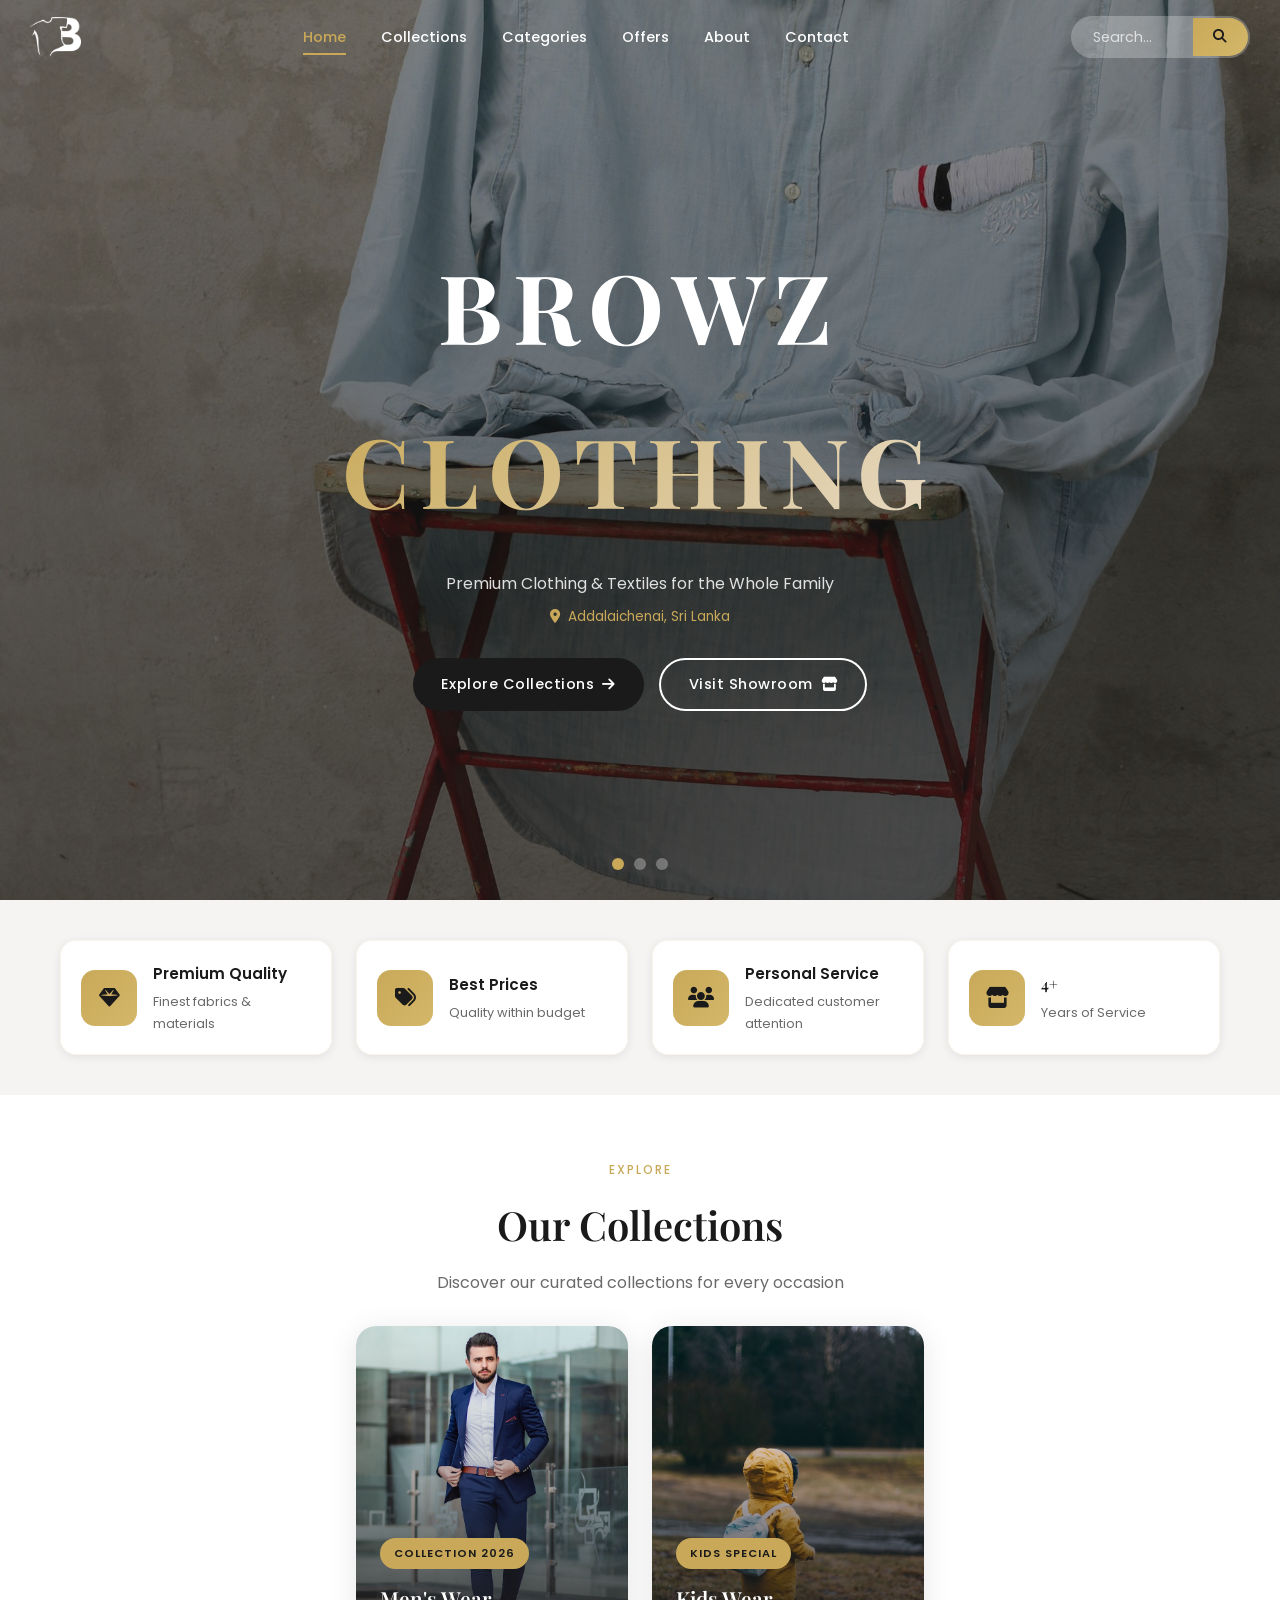
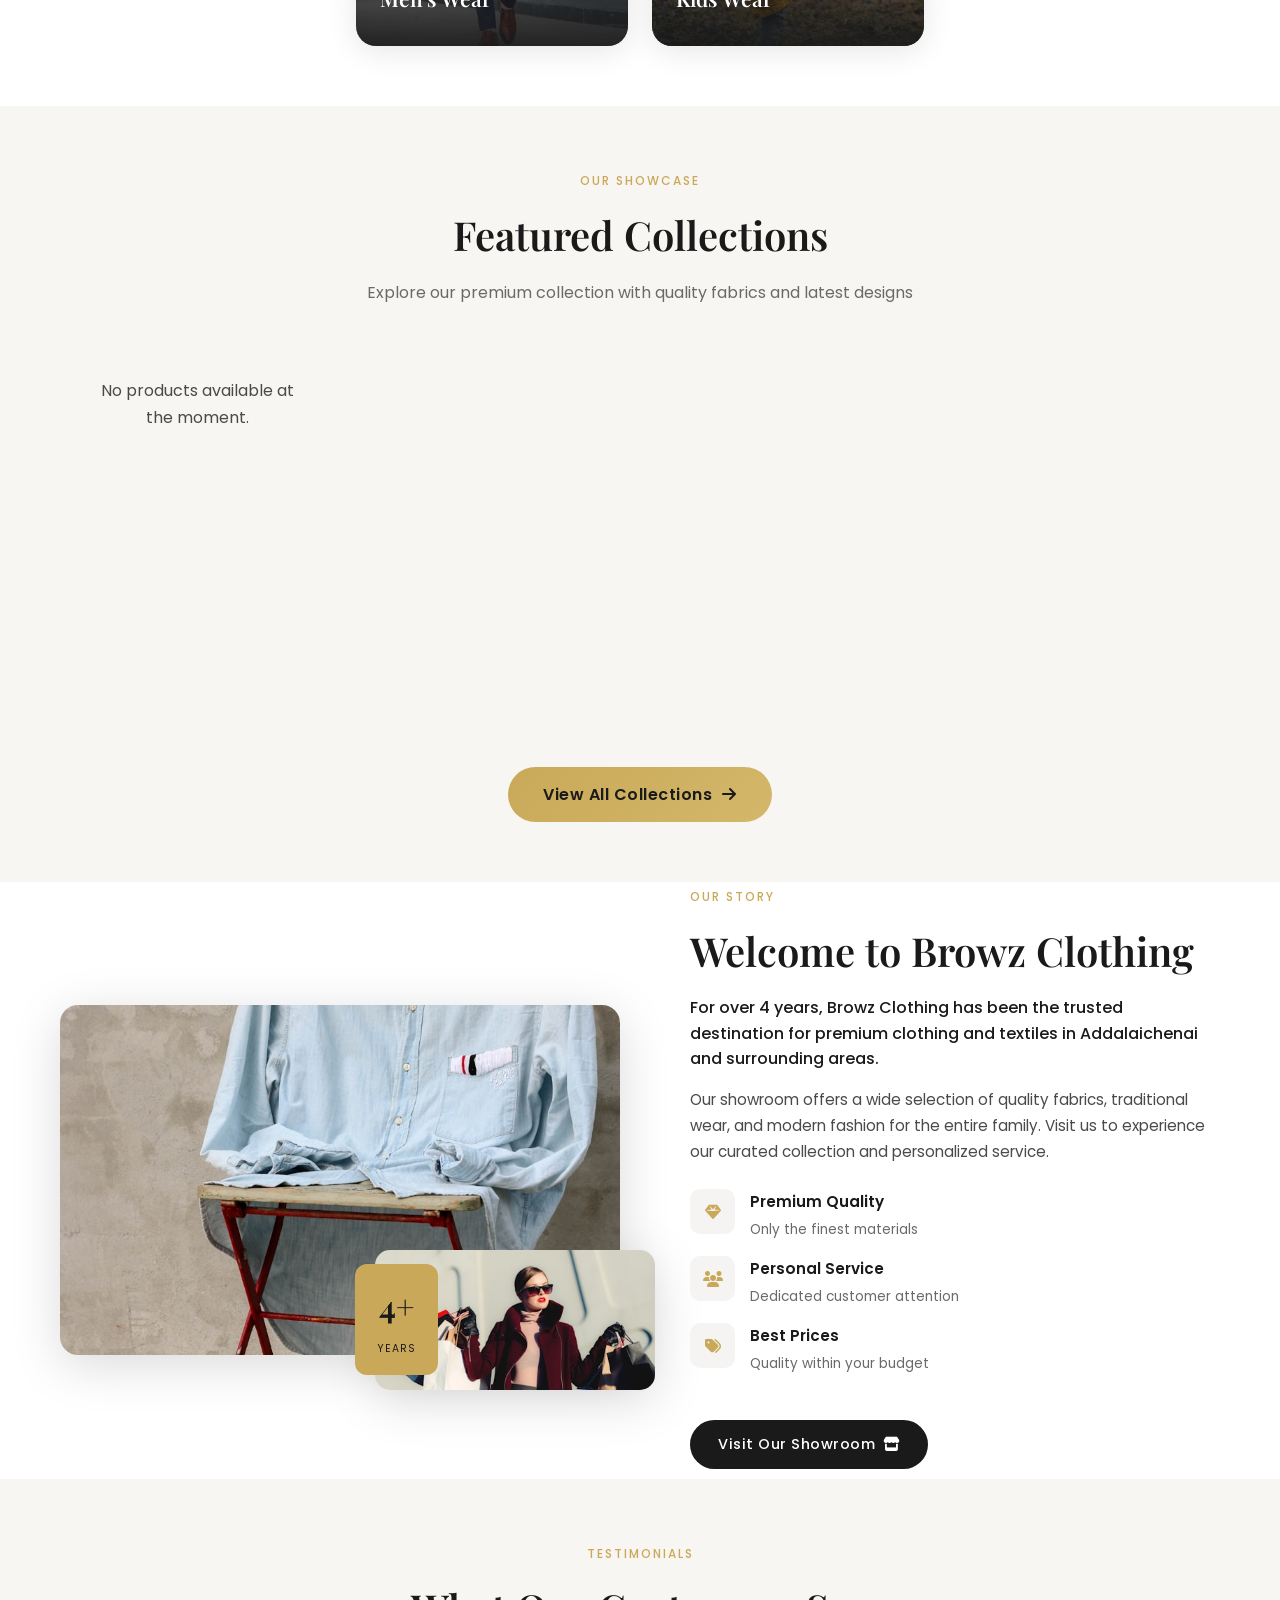
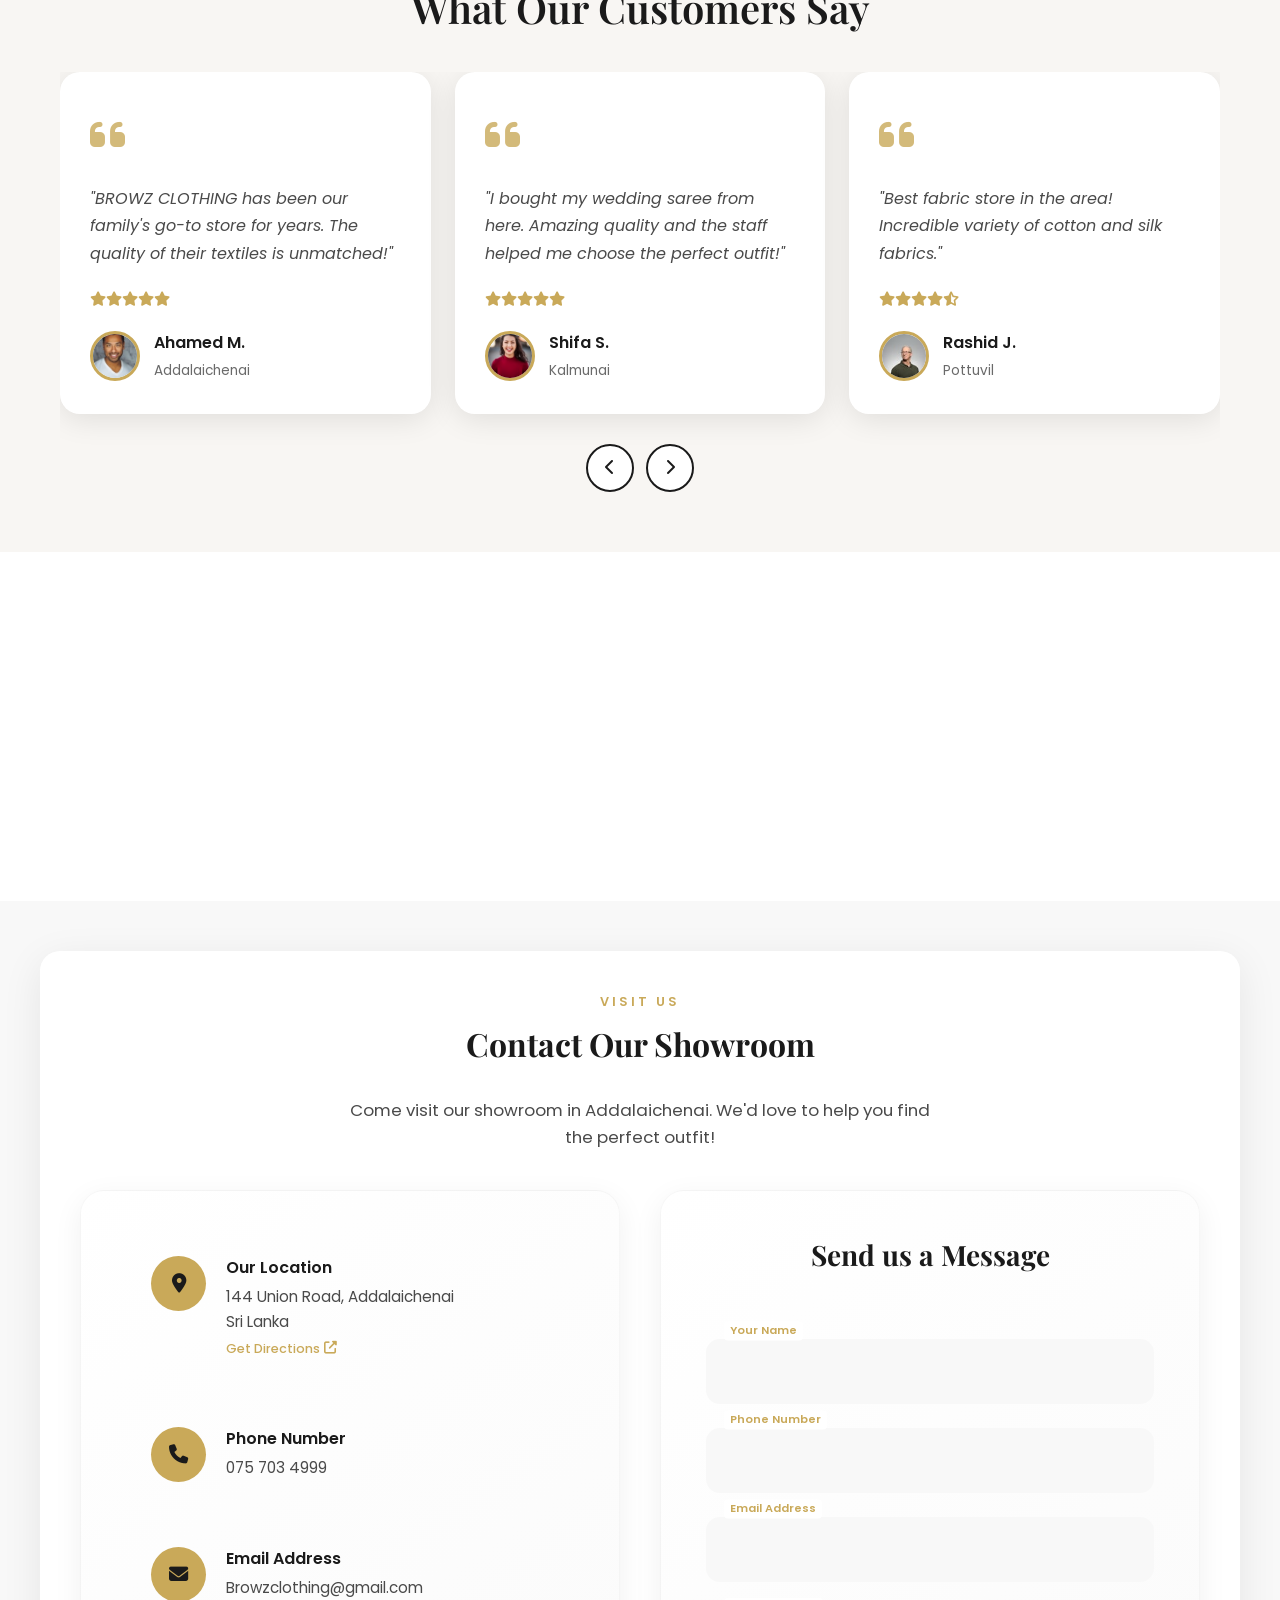
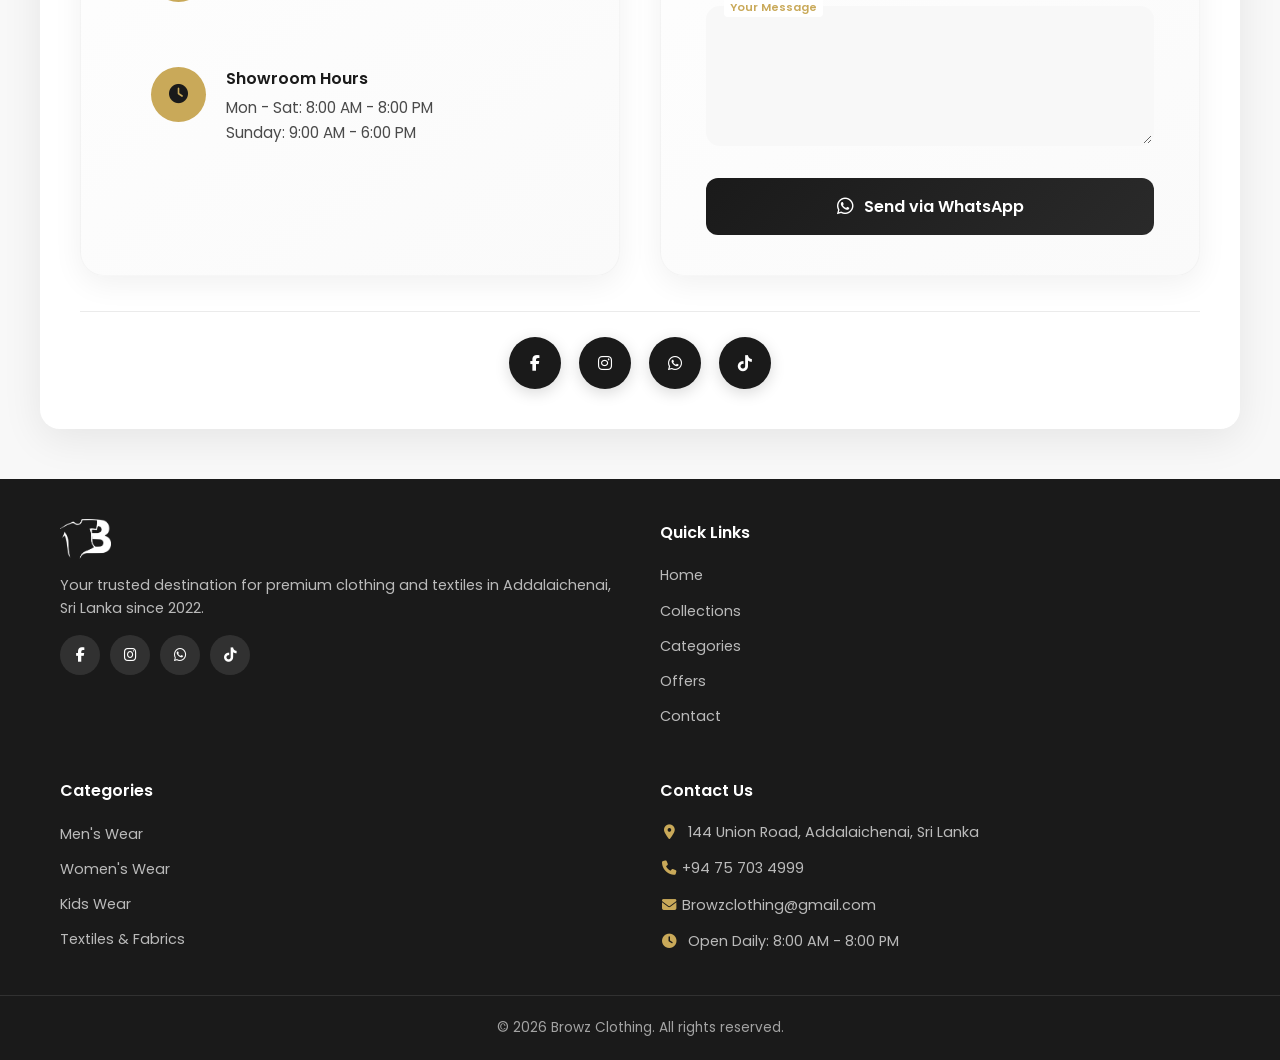
==== commit a2074e90: "update" ====
--- a/index.html
+++ b/index.html
@@ -103,7 +103,7 @@
           "longitude": "81.8534302"
         },
         "telephone": "+94-75-703-4999",
-        "email": "info@browzclothing.lk",
+        "email": "Browzclothing@gmail.com",
         "openingHoursSpecification": [
           {
             "@type": "OpeningHoursSpecification",
@@ -675,7 +675,7 @@
                   </div>
                   <div class="contact-text">
                     <h4>Email Address</h4>
-                    <p>info@browzclothing.lk</p>
+                    <p>Browzclothing@gmail.com</p>
                   </div>
                 </div>
                 <div class="contact-item">
@@ -827,8 +827,8 @@
                   >
                 </li>
                 <li>
-                  <a href="mailto:info@browzclothing.lk"
-                    ><i class="fas fa-envelope"></i> info@browzclothing.lk</a
+                  <a href="mailto:Browzclothing@gmail.com"
+                    ><i class="fas fa-envelope"></i> Browzclothing@gmail.com</a
                   >
                 </li>
                 <li>
--- a/styles.css
+++ b/styles.css
@@ -2078,6 +2078,11 @@
     margin: 25px 0;
 }
 
+.about-content .btn {
+    margin-top: 20px;
+    margin-bottom: 10px;
+}
+
 .about-feature {
     display: flex;
     align-items: flex-start;
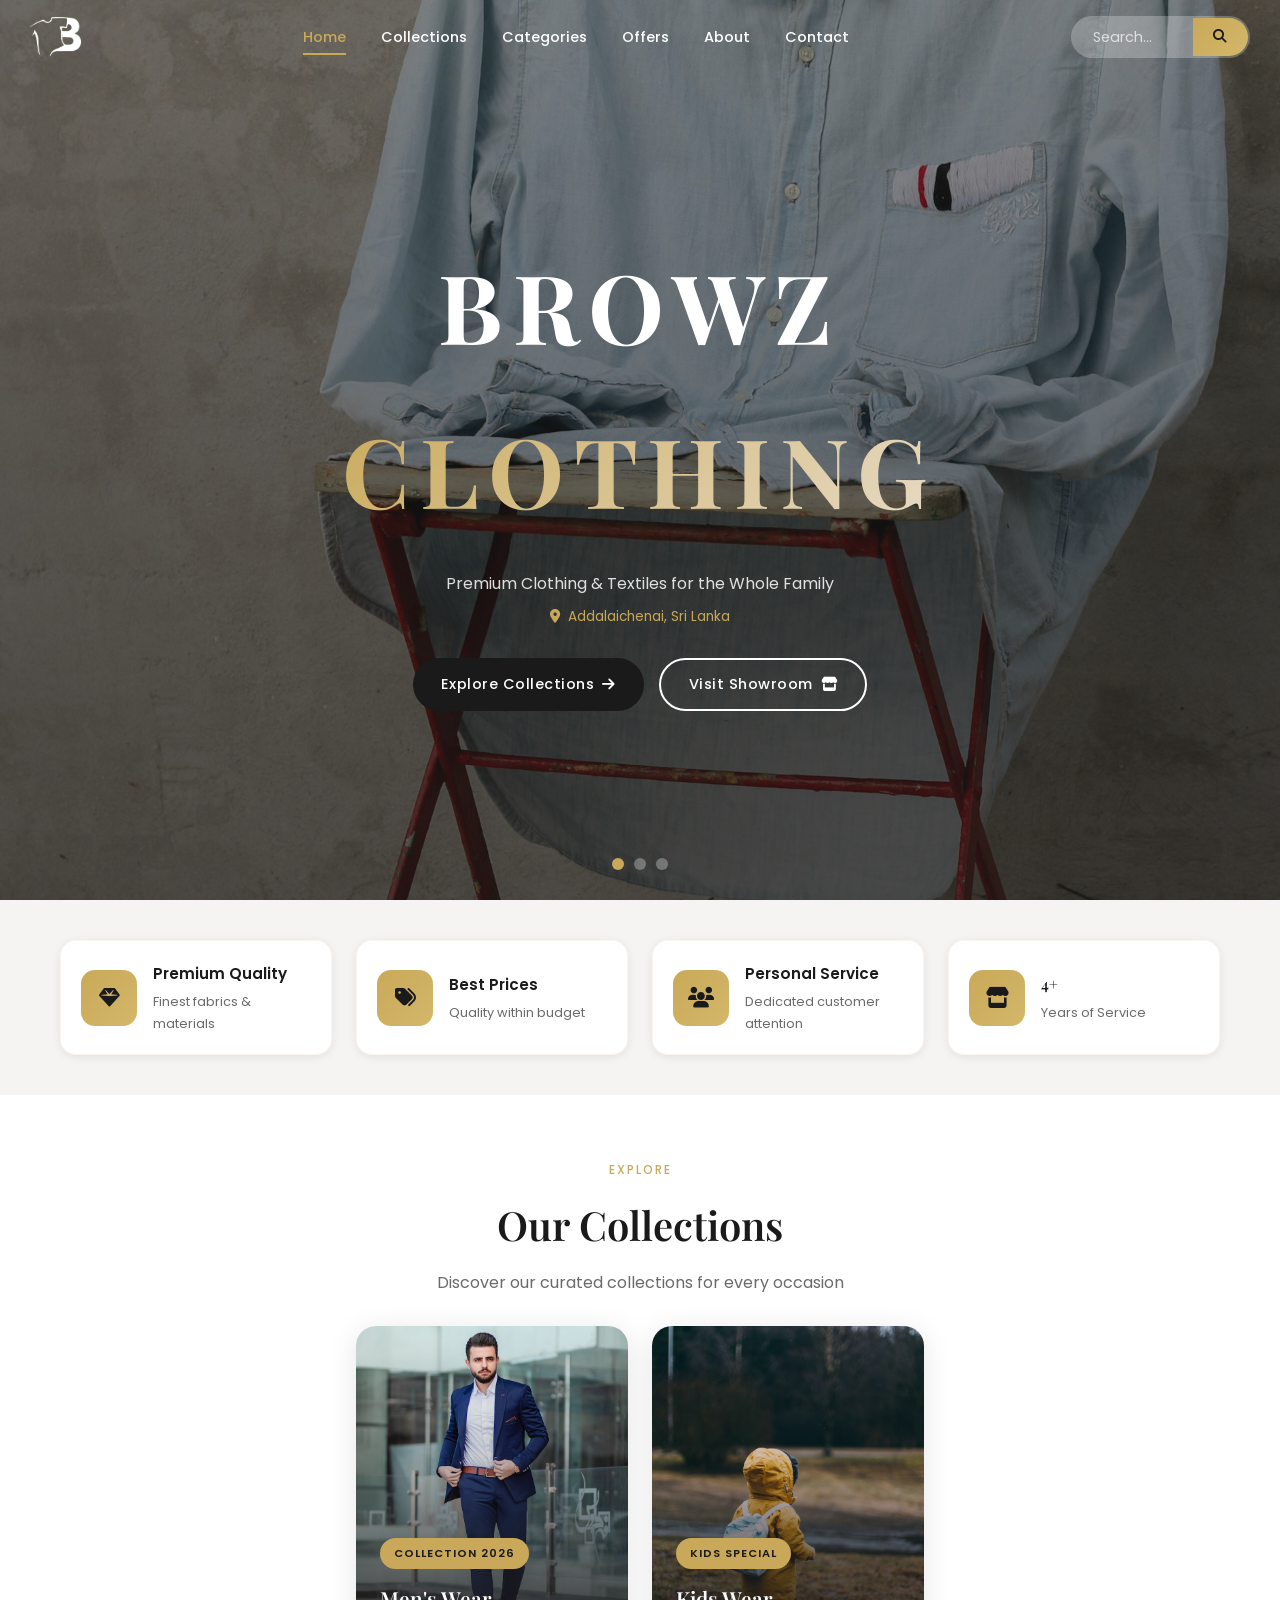
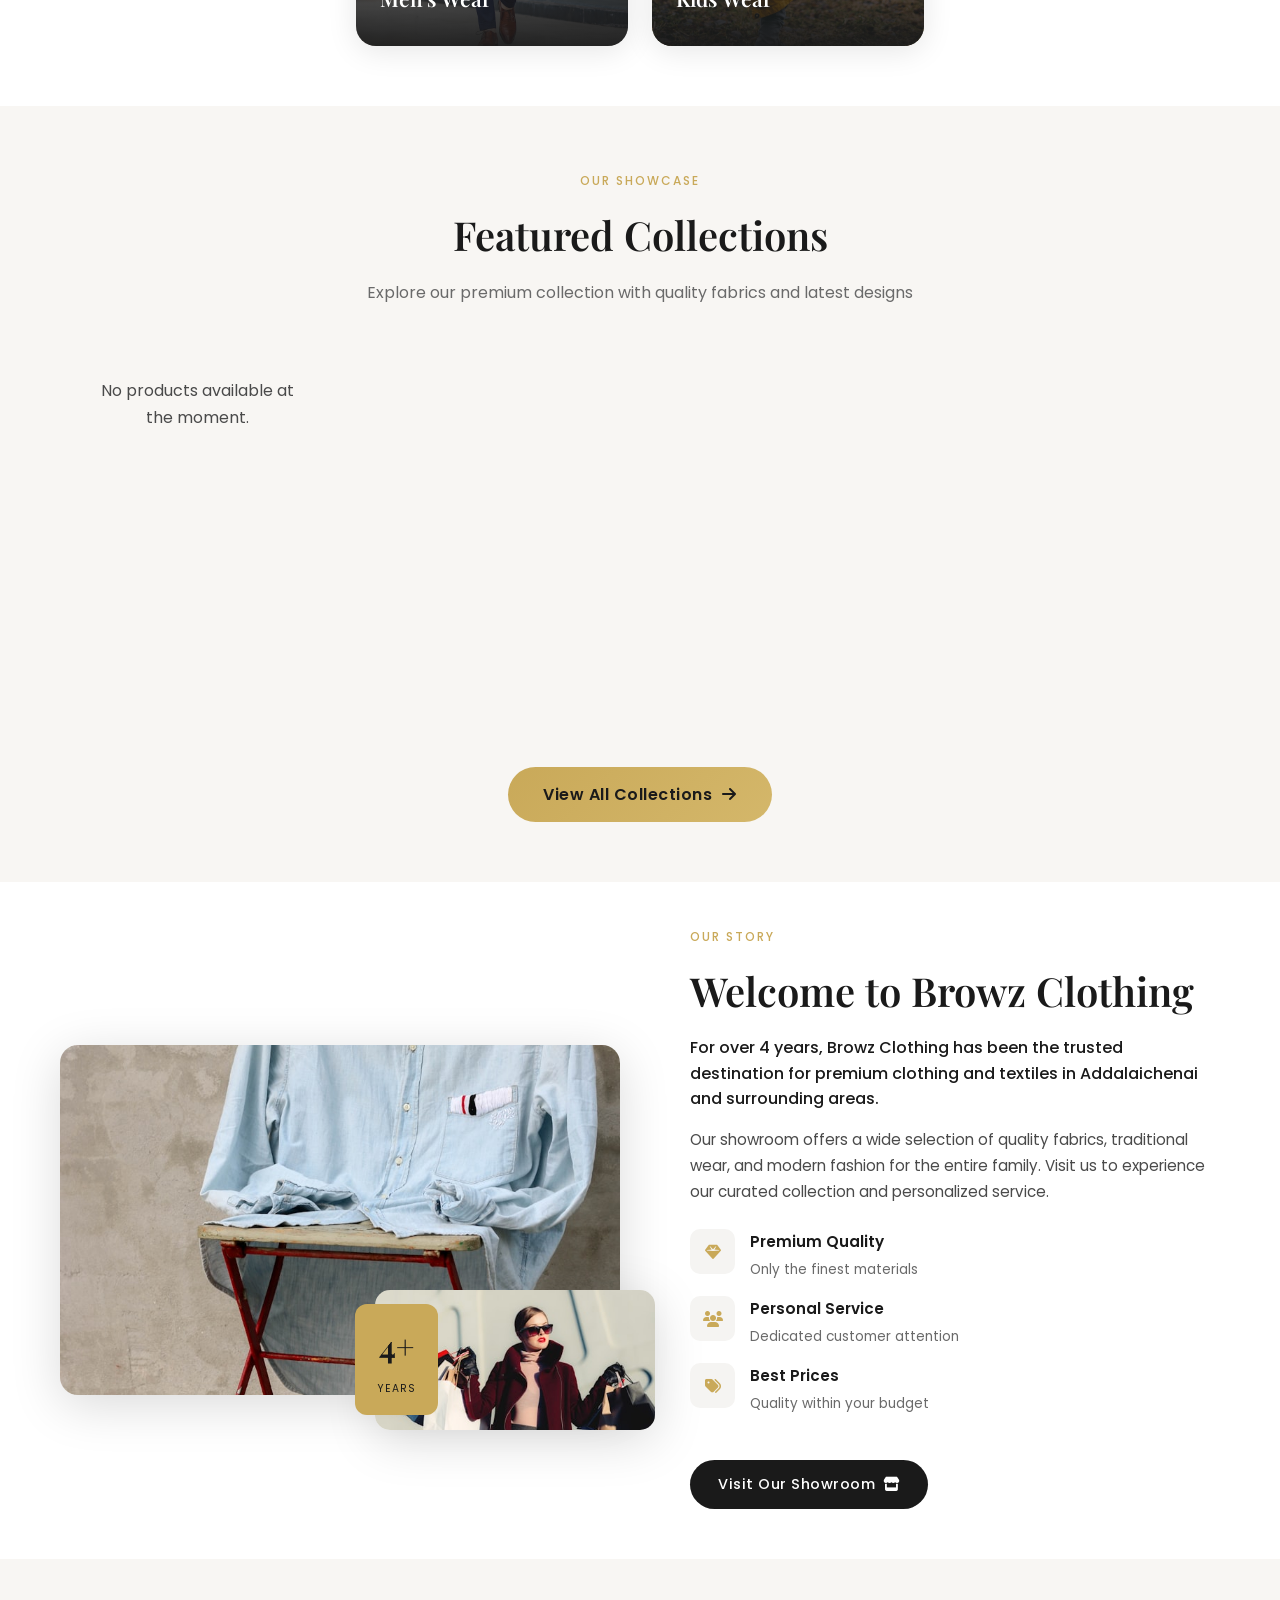
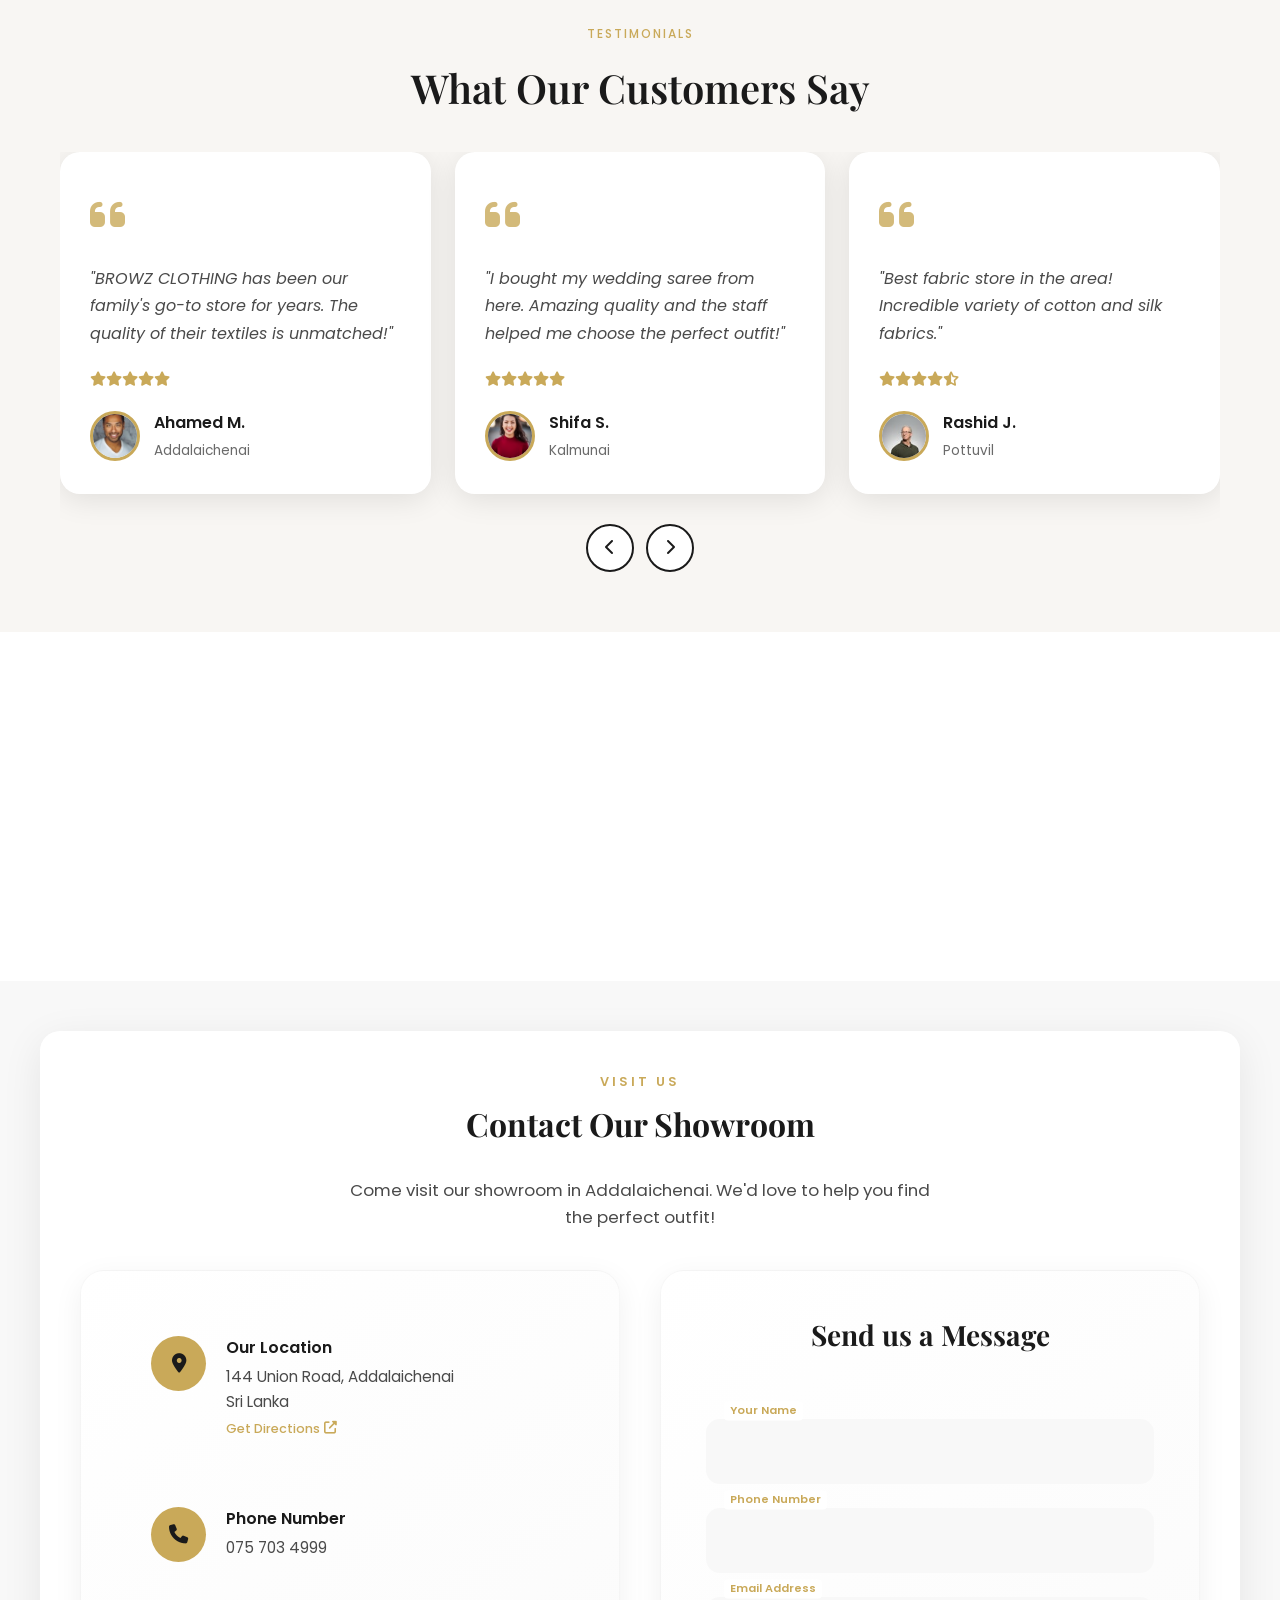
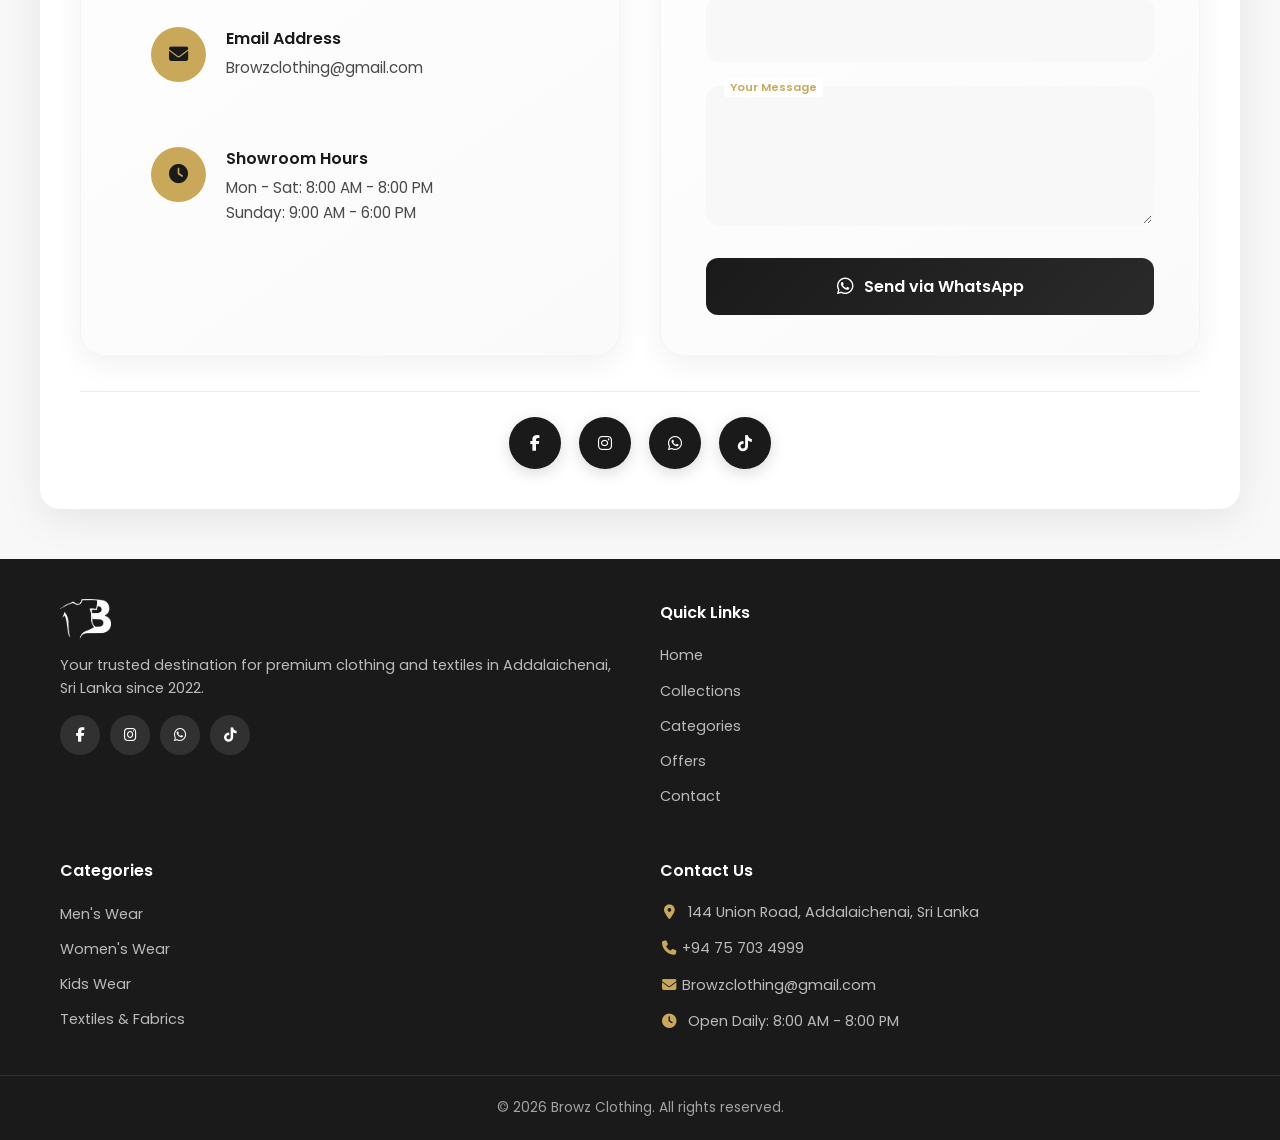
==== commit 361a3dca: "update" ====
--- a/index.html
+++ b/index.html
@@ -319,14 +319,14 @@
         </div>
         <div class="offers-overlay"></div>
         <div class="offers-container">
-          <div class="offers-badge" data-aos="zoom-in">
+          <div class="offers-badge">
             <span class="badge-pulse"></span>
             <p class="badge-text"></p>
           </div>
-          <h2 class="offers-title" data-aos="fade-up"></h2>
-          <p class="offers-subtitle" data-aos="fade-up" data-aos-delay="100"></p>
-          <p class="countdown-note" data-aos="fade-up" data-aos-delay="150"></p>
-          <div class="countdown" id="offerCountdown0" data-aos="fade-up" data-aos-delay="200">
+          <h2 class="offers-title"></h2>
+          <p class="offers-subtitle"></p>
+          <p class="countdown-note">Limited time offer - Don't miss out!</p>
+          <div class="countdown" id="offerCountdown0">
             <div class="countdown-item">
               <div class="countdown-value" id="offerDays0">00</div>
               <div class="countdown-label">Days</div>
@@ -347,7 +347,7 @@
               <div class="countdown-label">Seconds</div>
             </div>
           </div>
-          <a href="#contact" class="btn btn-gold" data-aos="fade-up" data-aos-delay="400">
+          <a href="#contact" class="btn btn-gold">
             <span>Shop Now</span>
             <i class="fas fa-shopping-bag"></i>
           </a>
@@ -355,6 +355,10 @@
         <button class="carousel-arrow carousel-prev" onclick="prevOffer()"><i class="fas fa-chevron-left"></i></button>
         <button class="carousel-arrow carousel-next" onclick="nextOffer()"><i class="fas fa-chevron-right"></i></button>
         <div class="carousel-dots" id="carouselDots"></div>
+        <div class="swipe-hint">
+          <span>Swipe</span>
+          <i class="fas fa-chevron-right"></i>
+        </div>
       </div>
     </section>
 
--- a/styles.css
+++ b/styles.css
@@ -1568,9 +1568,7 @@
     z-index: 15;
 }
 
-.product-card {
-    cursor: pointer;
-}
+
 
 .offers {
     position: relative;
@@ -1579,7 +1577,6 @@
 .offers-banner {
     position: relative;
     width: 100%;
-    height: 100%;
     min-height: 400px;
     display: flex;
     align-items: center;
@@ -1596,12 +1593,18 @@
     width: 100%;
     height: 100%;
     z-index: 1;
+    transition: opacity 0.6s ease;
+}
+
+.offers-bg.fade-out {
+    opacity: 0;
 }
 
 .offers-bg img {
     width: 100%;
     height: 100%;
     object-fit: cover;
+    transition: transform 0.8s ease;
 }
 
 .offers-overlay {
@@ -1631,6 +1634,28 @@
     flex-direction: column;
     align-items: center;
     margin: 0 auto;
+    opacity: 1;
+    transition: opacity 0.4s ease, transform 0.4s ease;
+}
+
+.offers-container.fade-out {
+    opacity: 0;
+    transform: translateY(-10px);
+}
+
+.offers-container.fade-in {
+    animation: fadeInUp 0.5s ease forwards;
+}
+
+@keyframes fadeInUp {
+    from {
+        opacity: 0;
+        transform: translateY(20px);
+    }
+    to {
+        opacity: 1;
+        transform: translateY(0);
+    }
 }
 
 .offers-badge {
@@ -1649,8 +1674,14 @@
     text-transform: uppercase;
     margin-bottom: 20px;
     visibility: visible !important;
-    opacity: 1 !important;
-    transform: none !important;
+    opacity: 0;
+    transform: translateY(15px);
+    transition: opacity 0.4s ease 0.1s, transform 0.4s ease 0.1s;
+}
+
+.offers-container.fade-in .offers-badge {
+    opacity: 1;
+    transform: translateY(0);
 }
 
 .countdown-note {
@@ -1659,42 +1690,14 @@
     margin-bottom: 15px;
     font-style: italic;
     visibility: visible !important;
-    opacity: 1 !important;
-    transform: none !important;
-}
-
-.offer-ended {
-    text-align: center;
-    padding: 40px 20px;
-    animation: fadeInUp 0.8s ease forwards;
-}
-
-@keyframes fadeInUp {
-    from {
-        opacity: 0;
-        transform: translateY(30px);
-    }
-    to {
-        opacity: 1;
-        transform: translateY(0);
-    }
-}
-
-.offer-ended-badge {
-    display: inline-flex;
-    align-items: center;
-    gap: 10px;
-    background: rgba(255, 255, 255, 0.15);
-    border: 1px solid var(--gold);
-    padding: 12px 28px;
-    border-radius: 50px;
-    color: var(--gold);
-    font-size: 0.85rem;
-    font-weight: 600;
-    letter-spacing: 1px;
-    text-transform: uppercase;
-    margin-bottom: 25px;
-    backdrop-filter: blur(10px);
+    opacity: 0;
+    transform: translateY(10px);
+    transition: opacity 0.4s ease 0.3s, transform 0.4s ease 0.3s;
+}
+
+.offers-container.fade-in .countdown-note {
+    opacity: 1;
+    transform: translateY(0);
 }
 
 .countdown {
@@ -1703,13 +1706,14 @@
     align-items: flex-start;
     gap: 15px;
     margin-bottom: 25px;
-}
-
-.countdown-note {
-    color: rgba(255,255,255,0.8);
-    font-size: 0.85rem;
-    margin-bottom: 20px;
-    font-style: italic;
+    opacity: 0;
+    transform: translateY(15px);
+    transition: opacity 0.4s ease 0.4s, transform 0.4s ease 0.4s;
+}
+
+.offers-container.fade-in .countdown {
+    opacity: 1;
+    transform: translateY(0);
 }
 
 .countdown-item {
@@ -1751,85 +1755,20 @@
     opacity: 0.8;
 }
 
-.offer-ended-badge i {
-    animation: bellShake 1.5s ease infinite;
-}
-
-@keyframes bellShake {
-    0%, 100% { transform: rotate(0deg); }
-    10% { transform: rotate(15deg); }
-    20% { transform: rotate(-10deg); }
-    30% { transform: rotate(10deg); }
-    40% { transform: rotate(-5deg); }
-    50% { transform: rotate(5deg); }
-    60%, 100% { transform: rotate(0deg); }
-}
-
-.offer-ended-title {
-    font-family: 'Playfair Display', serif;
-    font-size: clamp(1.8rem, 5vw, 2.8rem);
-    font-weight: 700;
-    color: var(--pure-white);
-    margin-bottom: 20px;
-    text-shadow: 0 2px 10px rgba(0,0,0,0.3);
-}
-
-.offer-ended-subtitle {
-    font-size: 1.1rem;
-    color: rgba(255,255,255,0.85);
-    line-height: 1.7;
-    margin-bottom: 35px;
-}
-
-.offer-ended-buttons {
-    display: flex;
-    gap: 15px;
-    justify-content: center;
-    flex-wrap: wrap;
-}
-
-.offer-ended-buttons .btn-outline {
-    background: transparent;
-    color: var(--pure-white);
-    border: 2px solid var(--pure-white);
-}
-
-.offer-ended-buttons .btn-outline:hover {
-    background: var(--pure-white);
-    color: var(--primary-black);
-}
-
-.offers-carousel,
-.offers-banner {
-    position: relative;
-    width: 100%;
-    min-height: 400px;
-    overflow: hidden;
-}
-
-.offers-slides {
-    position: relative;
-    width: 100%;
-    min-height: 400px;
-}
-
-.offer-slide {
-    display: none;
-    width: 100%;
-    min-height: 400px;
-}
-
-.offer-slide.active {
-    display: block !important;
-    opacity: 1 !important;
-}
-
-.offer-slide.prev {
-    display: block;
-}
-
-.offer-slide.next {
-    display: block;
+.offers-container .btn {
+    opacity: 0;
+    transform: translateY(15px);
+    transition: opacity 0.4s ease 0.5s, transform 0.4s ease 0.5s, box-shadow 0.3s ease;
+}
+
+.offers-container.fade-in .btn {
+    opacity: 1;
+    transform: translateY(0);
+}
+
+.offers-container .btn:hover {
+    box-shadow: 0 8px 25px rgba(201, 169, 89, 0.4);
+    transform: translateY(-2px);
 }
 
 .carousel-arrow {
@@ -1852,13 +1791,14 @@
     justify-content: center;
 }
 
-.carousel-arrow {
-    opacity: 0.7;
-}
-
 .carousel-arrow:hover {
     background: var(--gold);
     transform: translateY(-50%) scale(1.1);
+    opacity: 1;
+}
+
+.carousel-arrow:active {
+    transform: translateY(-50%) scale(0.95);
 }
 
 .carousel-prev {
@@ -1883,22 +1823,122 @@
     width: 12px;
     height: 12px;
     border-radius: 50%;
-    background: rgba(255, 255, 255, 0.5);
+    background: rgba(255, 255, 255, 0.4);
     cursor: pointer;
-    transition: all 0.3s ease;
-    border: 2px solid var(--gold);
+    transition: all 0.4s cubic-bezier(0.34, 1.56, 0.64, 1);
+    border: 2px solid transparent;
+}
+
+.carousel-dot:hover {
+    background: rgba(255, 255, 255, 0.7);
+    transform: scale(1.15);
 }
 
 .carousel-dot.active {
     background: var(--gold);
-    transform: scale(1.2);
-}
-
-.carousel-dot:hover {
-    background: var(--gold);
+    transform: scale(1.3);
+    border-color: rgba(255, 255, 255, 0.3);
+    box-shadow: 0 0 15px rgba(201, 169, 89, 0.5),
+                0 0 30px rgba(201, 169, 89, 0.3);
+}
+
+.swipe-hint {
+    display: none;
+    position: absolute;
+    bottom: 45px;
+    left: 50%;
+    transform: translateX(-50%);
+    z-index: 100;
+    color: rgba(255, 255, 255, 0.6);
+    font-size: 0.75rem;
+    white-space: nowrap;
+    animation: swipeHint 2s ease-in-out infinite;
+    transition: opacity 0.3s ease;
+}
+
+.swipe-hint i {
+    margin: 0 5px;
+    animation: swipeArrow 1.5s ease-in-out infinite;
+}
+
+@keyframes swipeHint {
+    0%, 100% {
+        opacity: 0.6;
+    }
+    50% {
+        opacity: 1;
+    }
+}
+
+@keyframes swipeArrow {
+    0%, 100% {
+        transform: translateX(0);
+    }
+    50% {
+        transform: translateX(5px);
+    }
+}
+
+@media (max-width: 576px) {
+    .swipe-hint {
+        display: flex;
+        align-items: center;
+    }
+}
+
+@media (max-width: 992px) {
+    .offers-banner {
+        min-height: 350px;
+        padding: 40px 15px;
+    }
+    
+    .offers-container {
+        padding: 25px 20px;
+    }
+    
+    .countdown-value {
+        width: 55px;
+        height: 55px;
+        font-size: 1.4rem;
+    }
+    
+    .countdown-separator {
+        font-size: 1.5rem;
+        margin-top: 15px;
+    }
 }
 
 @media (max-width: 768px) {
+    .offers-banner {
+        min-height: 320px;
+        padding: 35px 12px;
+    }
+    
+    .offers-container {
+        padding: 20px 15px;
+        border-radius: 16px;
+    }
+    
+    .offers-badge {
+        padding: 10px 20px;
+        font-size: 0.7rem;
+    }
+    
+    .countdown {
+        gap: 10px;
+    }
+    
+    .countdown-value {
+        width: 50px;
+        height: 50px;
+        font-size: 1.2rem;
+    }
+    
+    .countdown-separator {
+        font-size: 1.3rem;
+        margin-top: 12px;
+    }
+    
     .carousel-arrow {
         width: 40px;
         height: 40px;
@@ -1915,60 +1955,97 @@
 }
 
 @media (max-width: 576px) {
+    .offers-banner {
+        min-height: 280px;
+        padding: 25px 10px;
+    }
+    
+    .offers-container {
+        padding: 15px 12px;
+        border-radius: 14px;
+    }
+    
+    .offers-badge {
+        padding: 8px 16px;
+        font-size: 0.6rem;
+    }
+    
+    .countdown {
+        gap: 6px;
+    }
+    
+    .countdown-item {
+        min-width: 45px;
+    }
+    
+    .countdown-value {
+        width: 45px;
+        height: 45px;
+        font-size: 1.1rem;
+        border-radius: 8px;
+    }
+    
+    .countdown-label {
+        font-size: 0.5rem;
+    }
+    
+    .countdown-separator {
+        font-size: 1.1rem;
+        margin-top: 10px;
+    }
+    
     .carousel-arrow {
         display: none;
     }
     
-    .offers-slides {
-        overflow-x: auto;
-        scroll-snap-type: x mandatory;
-        -webkit-overflow-scrolling: touch;
-        scrollbar-width: none;
-    }
-    
-    .offers-slides::-webkit-scrollbar {
-        display: none;
-    }
-    
-    .offer-slide {
-        scroll-snap-align: center;
-    }
-}
-        padding: 30px 15px;
-    }
-    
-    .offer-ended-badge {
-        padding: 10px 20px;
-        font-size: 0.75rem;
-    }
-    
-    .offer-ended-subtitle {
-        font-size: 0.95rem;
-    }
-    
-    .offer-ended-buttons {
-        flex-direction: column;
-        align-items: center;
-    }
-    
-    .offer-ended-buttons .btn {
-        width: 100%;
-        max-width: 260px;
-        justify-content: center;
-    }
-    
-    .carousel-arrow {
-        width: 40px;
-        height: 40px;
-        font-size: 1rem;
-    }
-    
-    .carousel-prev {
-        left: 10px;
-    }
-    
-    .carousel-next {
-        right: 10px;
+    .carousel-dots {
+        bottom: 12px;
+    }
+    
+    .carousel-dot {
+        width: 8px;
+        height: 8px;
+    }
+    
+    .swipe-hint {
+        display: flex;
+    }
+}
+
+@media (max-width: 400px) {
+    .offers-banner {
+        min-height: 250px;
+        padding: 20px 8px;
+    }
+    
+    .offers-container {
+        padding: 12px 10px;
+        border-radius: 12px;
+    }
+    
+    .offers-badge {
+        padding: 6px 12px;
+        font-size: 0.5rem;
+    }
+    
+    .countdown {
+        gap: 3px;
+    }
+    
+    .countdown-item {
+        min-width: 38px;
+    }
+    
+    .countdown-value {
+        width: 38px;
+        height: 38px;
+        font-size: 0.9rem;
+        border-radius: 6px;
+    }
+    
+    .countdown-separator {
+        font-size: 0.9rem;
+        margin-top: 7px;
     }
 }
 
@@ -2610,13 +2687,6 @@
     text-transform: uppercase;
     color: var(--pure-white);
     margin-bottom: 15px;
-}
-
-.footer-logo .logo-img {
-    height: 40px;
-    width: auto;
-    object-fit: contain;
-    filter: brightness(0) invert(1);
 }
 
 .footer-logo .logo-img {
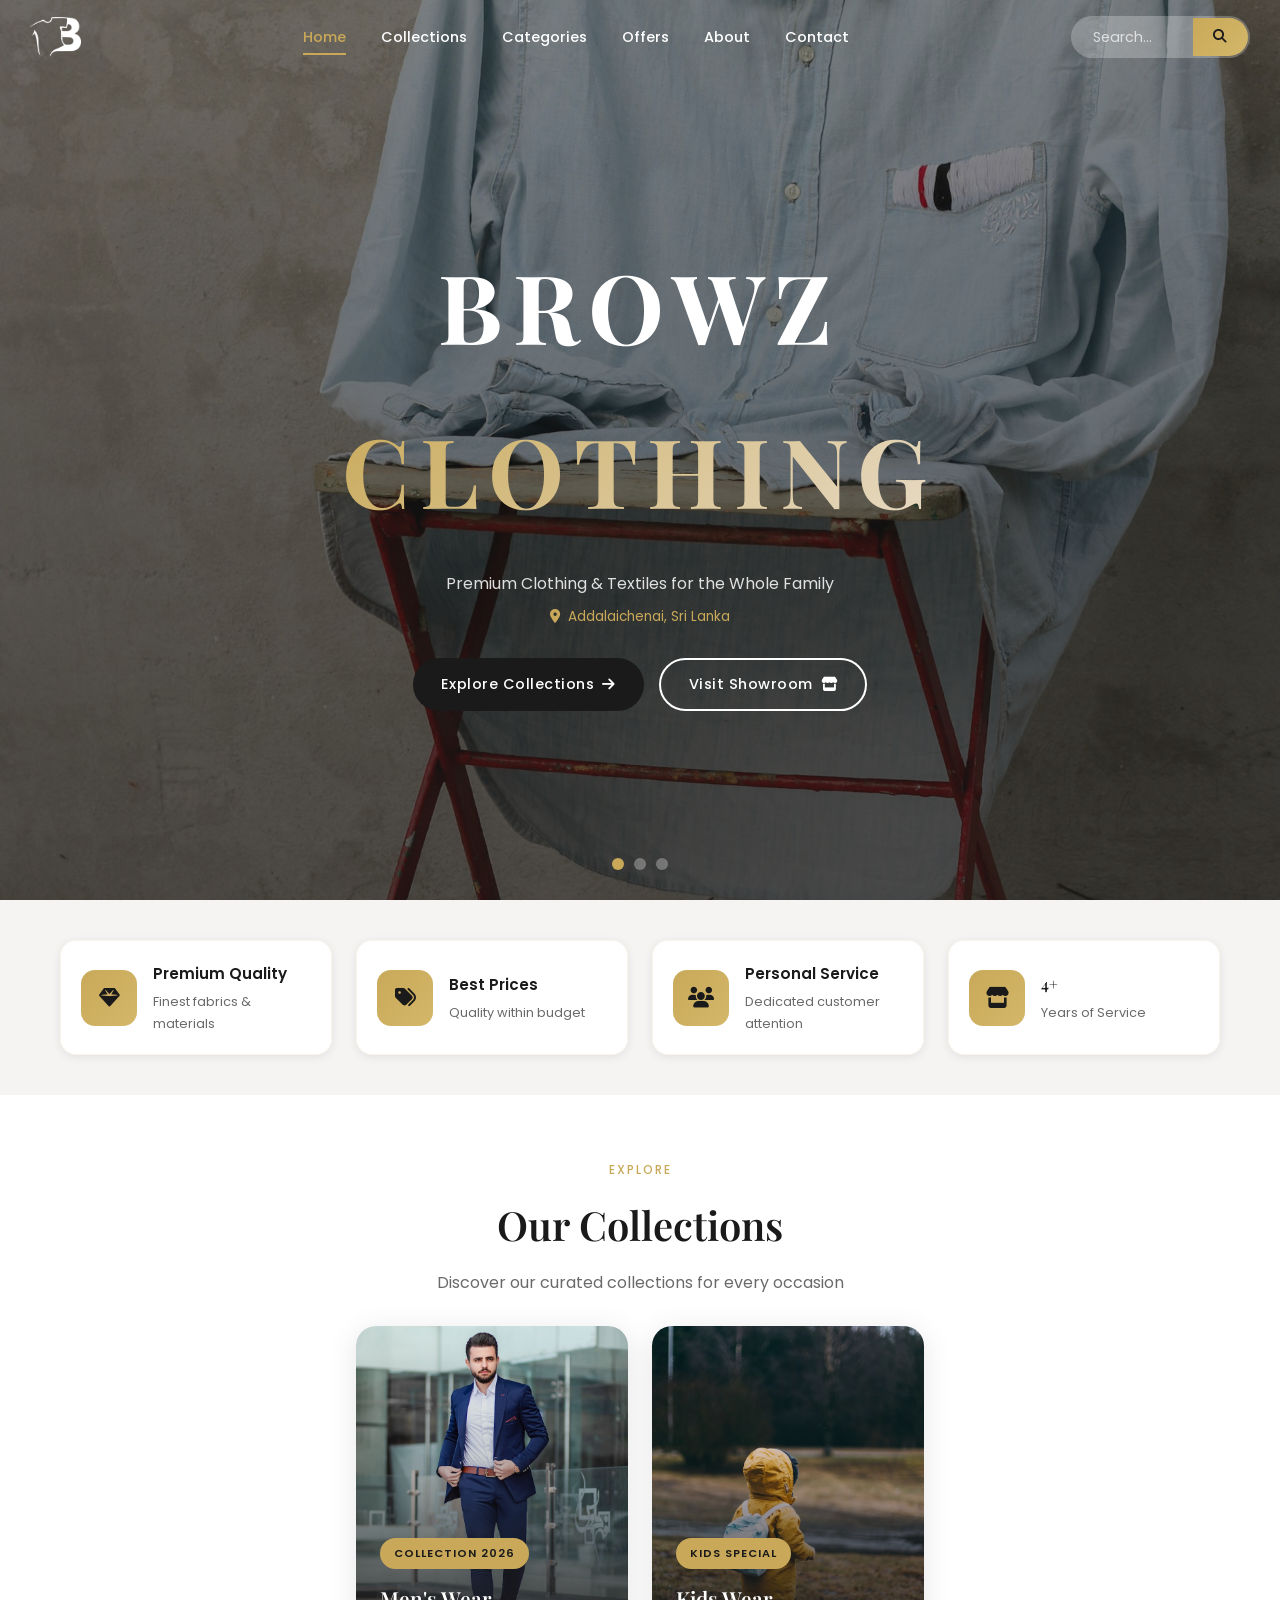
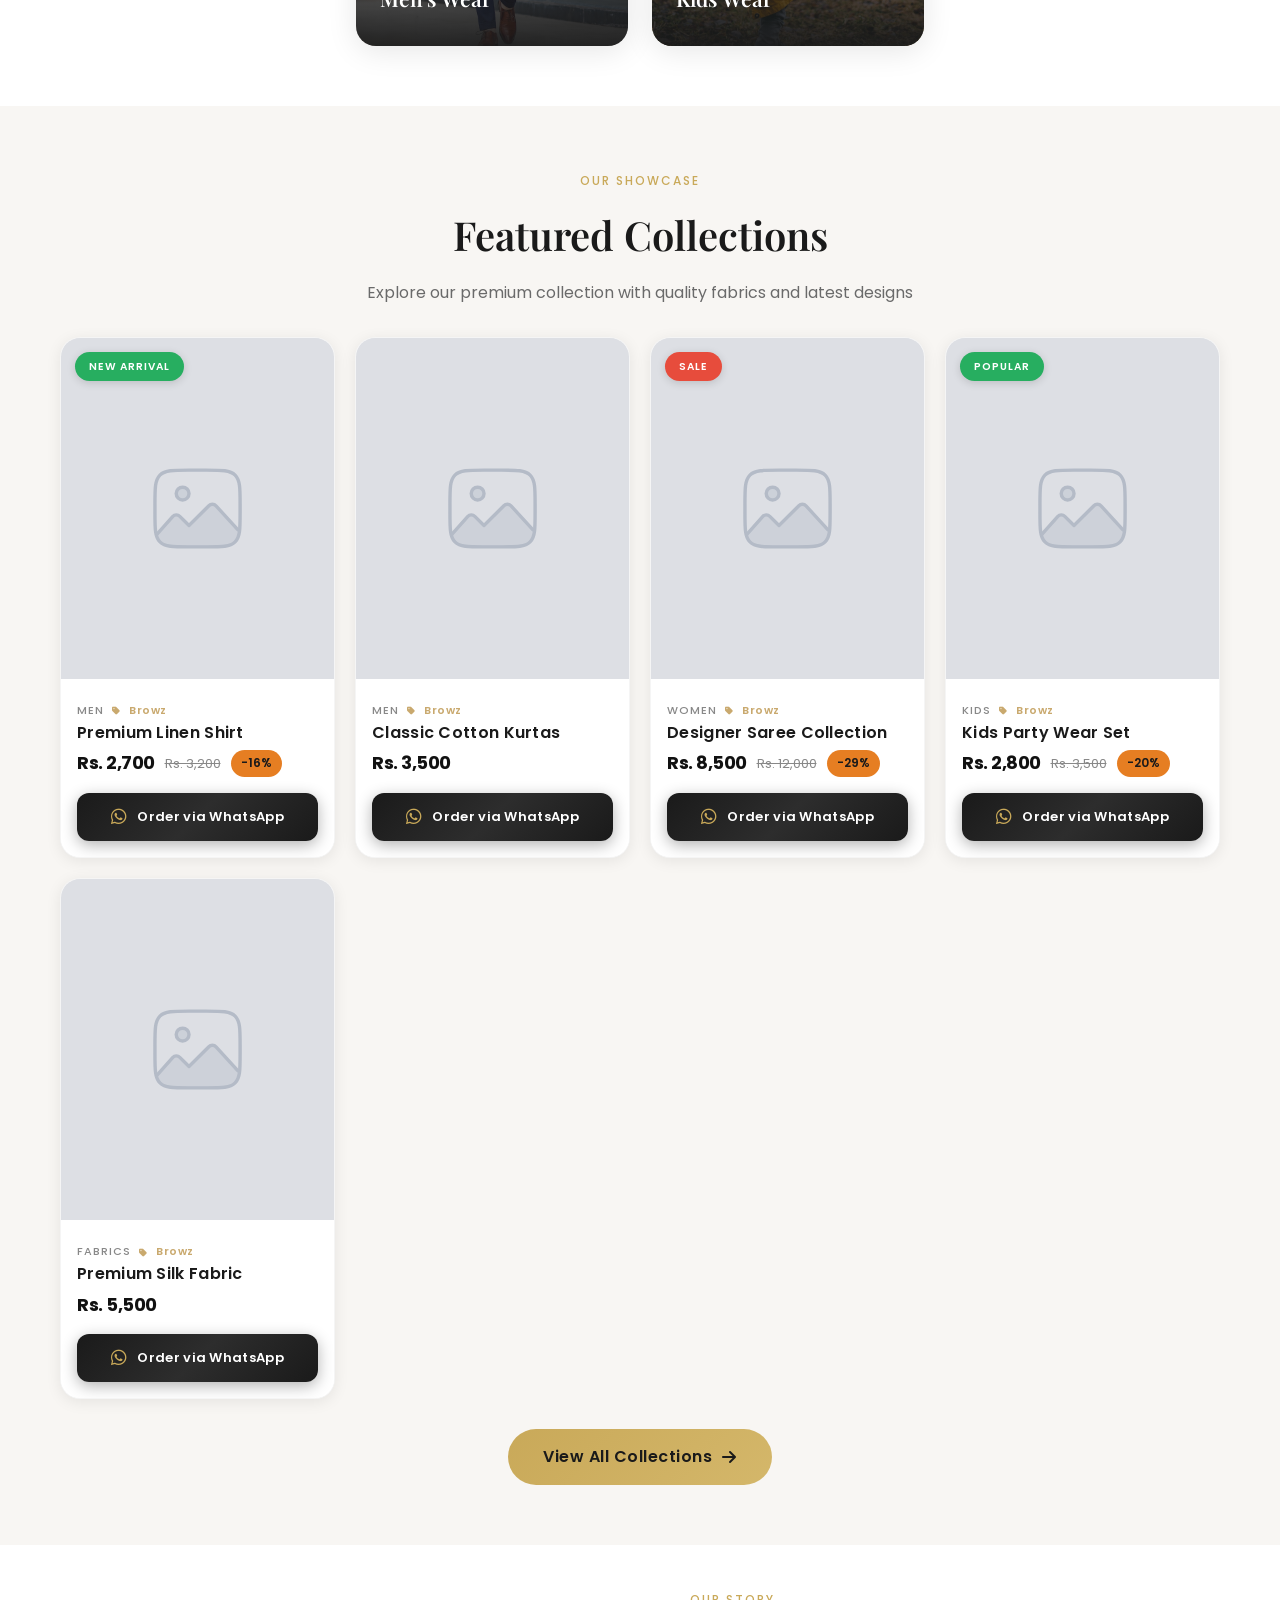
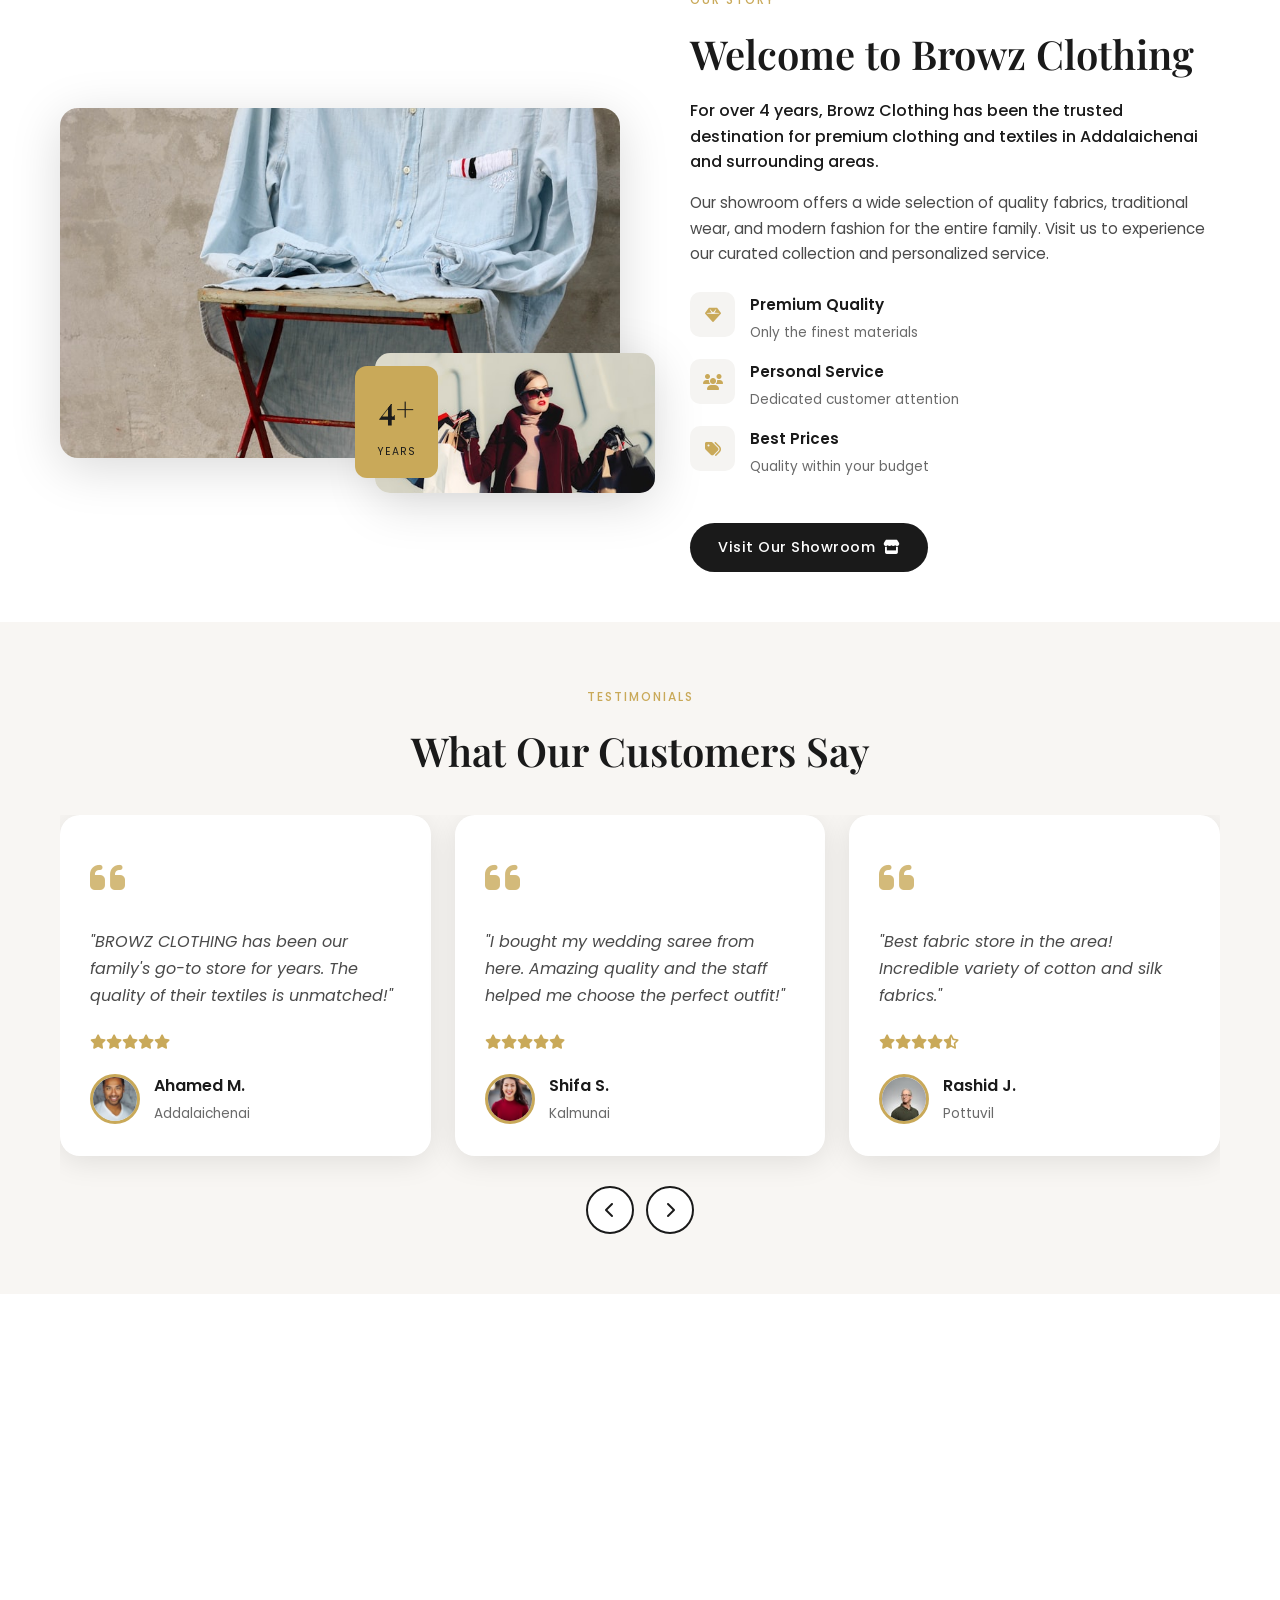
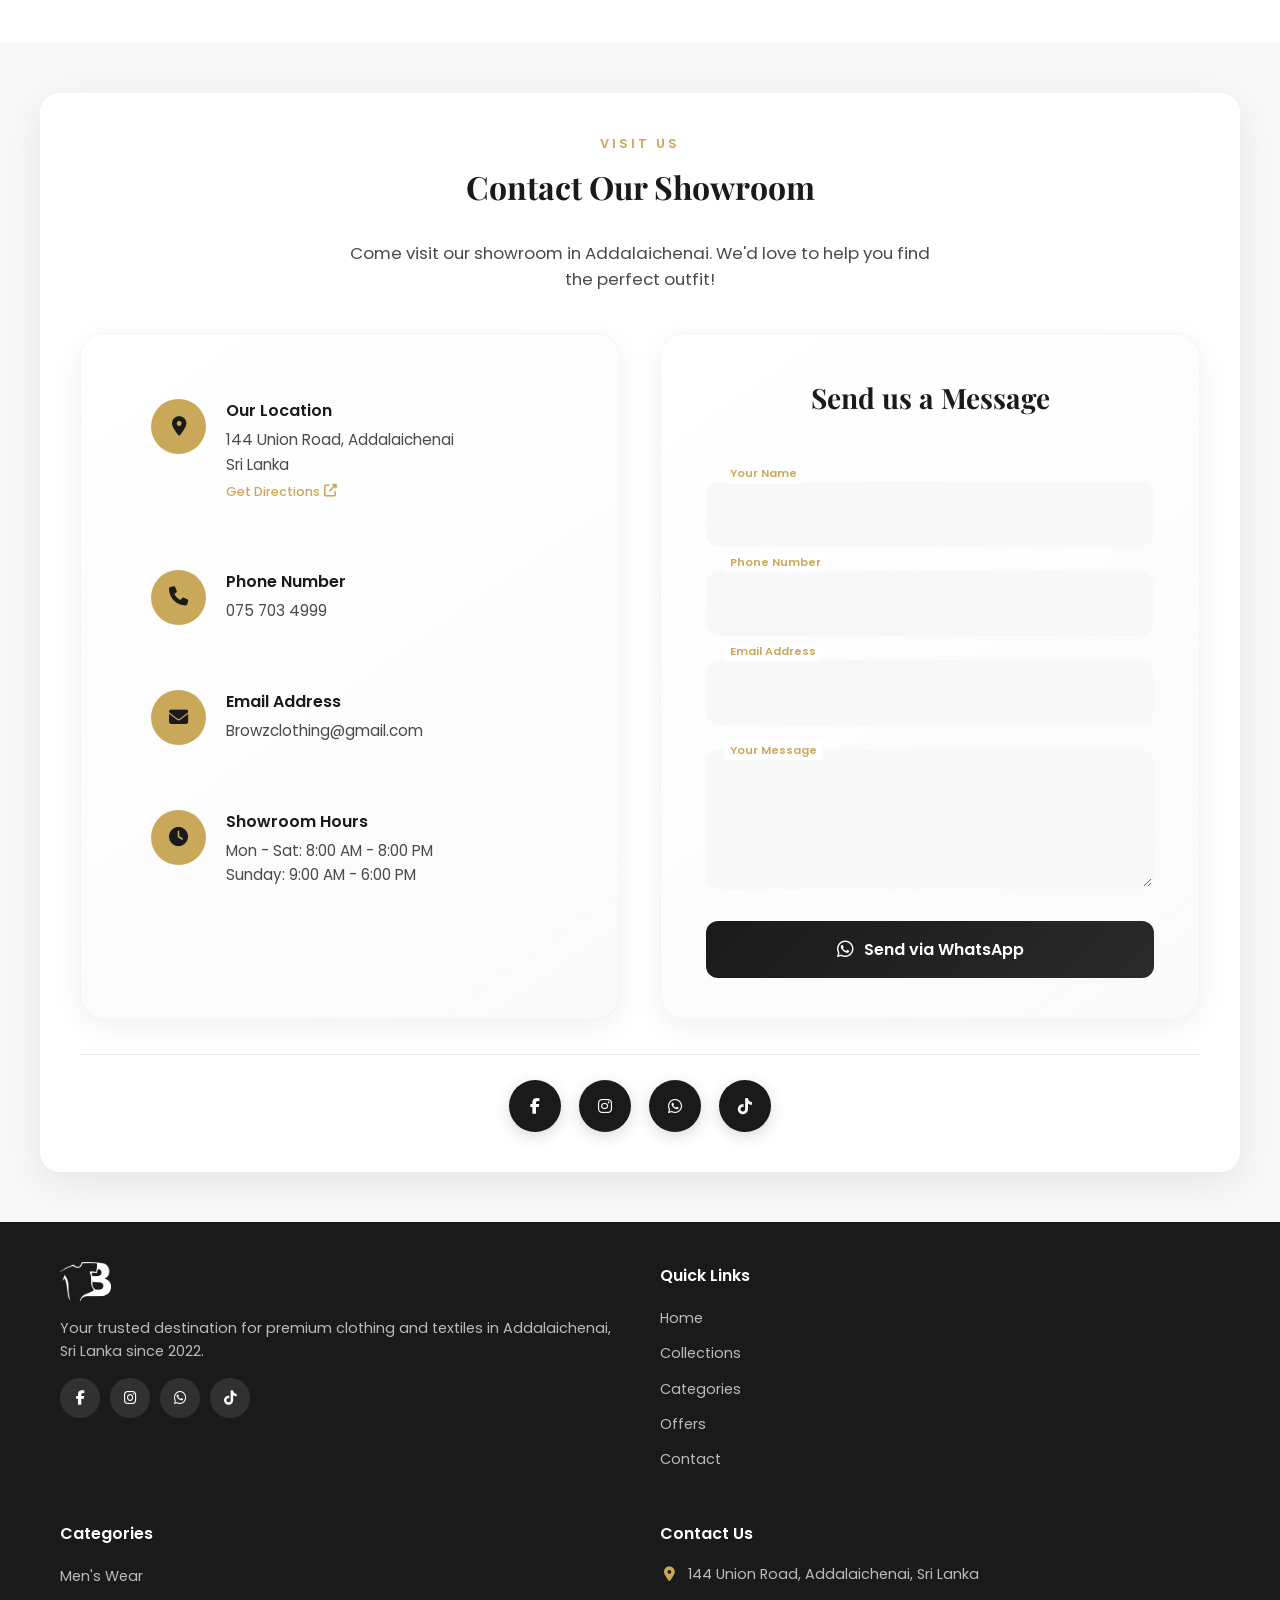
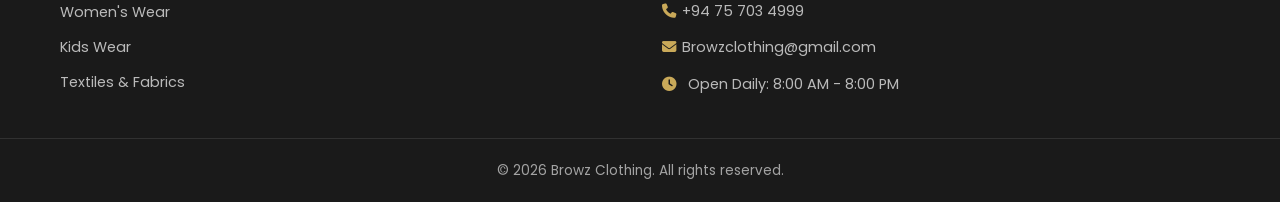
==== commit 9d65dae0: "Publishing" ====
--- a/index.html
+++ b/index.html
@@ -1,7 +1,24 @@
 <!doctype html>
 <html lang="en">
   <head>
+    <!-- Google Tag Manager -->
+    <script>(function(w,d,s,l,i){w[l]=w[l]||[];w[l].push({'gtm.start':
+    new Date().getTime(),event:'gtm.js'});var f=d.getElementsByTagName(s)[0],
+    j=d.createElement(s),dl=l!='dataLayer'?'&l='+l:'';j.async=true;j.src=
+    'https://www.googletagmanager.com/gtm.js?id='+i+dl;f.parentNode.insertBefore(j,f);
+    })(window,document,'script','dataLayer','GTM-WHNFG77G');</script>
+    <!-- End Google Tag Manager -->
+    <!-- Google Analytics -->
+    <script async src="https://www.googletagmanager.com/gtag/js?id=G-5BQ3DEGRW8"></script>
+    <script>
+      window.dataLayer = window.dataLayer || [];
+      function gtag(){dataLayer.push(arguments);}
+      gtag('js', new Date());
+      gtag('config', 'G-5BQ3DEGRW8');
+    </script>
+    <!-- End Google Analytics -->
     <meta charset="UTF-8" />
+    <meta name="google-site-verification" content="MoOYojKxWIVq-otBFS8flQKF1moO1k6vvQQEyekyOE8" />
     <meta name="viewport" content="width=device-width, initial-scale=1.0" />
     <meta
       name="description"
@@ -77,8 +94,17 @@
     />
     <link href="https://unpkg.com/aos@2.3.1/dist/aos.css" rel="stylesheet" />
     <link rel="stylesheet" href="styles.css" />
-    <link rel="icon" type="image/x-icon" href="Browz_Clothing.ico" />
-    <link rel="icon" type="image/svg+xml" href="Browz_Clothing.svg" />
+    <link rel="icon" type="image/x-icon" href="favicon/favicon.ico" />
+    <link rel="icon" type="image/svg+xml" href="favicon/favicon.svg" />
+    <link rel="icon" type="image/png" sizes="96x96" href="favicon/favicon-96x96.png" />
+    <link rel="apple-touch-icon" href="favicon/apple-touch-icon.png" />
+    <link rel="manifest" href="favicon/site.webmanifest" />
+    <meta name="msapplication-TileColor" content="#1a1a1a" />
+    <meta name="msapplication-TileImage" content="favicon/web-app-manifest-192x192.png" />
+    <meta name="application-name" content="Browz Clothing" />
+    <meta name="mobile-web-app-capable" content="yes" />
+    <meta name="apple-mobile-web-app-status-bar-style" content="black-translucent" />
+    <meta name="apple-mobile-web-app-title" content="Browz Clothing" />
 
     <script type="application/ld+json">
       {
@@ -139,6 +165,77 @@
         ]
       }
     </script>
+
+    <script type="application/ld+json">
+    {
+        "@context": "https://schema.org",
+        "@type": "FAQPage",
+        "mainEntity": [
+            {
+                "@type": "Question",
+                "name": "What types of clothing does Browz Clothing offer?",
+                "acceptedAnswer": {
+                    "@type": "Answer",
+                    "text": "Browz Clothing offers a wide range of premium clothing including men's wear, women's fashion, kids clothing, and quality textiles. Our collection features the latest trends in sarees, shalwar kameez, and various fabric types."
+                }
+            },
+            {
+                "@type": "Question",
+                "name": "Where is Browz Clothing located?",
+                "acceptedAnswer": {
+                    "@type": "Answer",
+                    "text": "Browz Clothing is located at 144 Union Road, Addalaichenai, Sri Lanka. We're the premier destination for quality clothing and textiles in the Eastern Province."
+                }
+            },
+            {
+                "@type": "Question",
+                "name": "What are your opening hours?",
+                "acceptedAnswer": {
+                    "@type": "Answer",
+                    "text": "We are open Monday to Saturday from 8:00 AM to 8:00 PM and Sunday from 9:00 AM to 6:00 PM."
+                }
+            },
+            {
+                "@type": "Question",
+                "name": "How can I place an order?",
+                "acceptedAnswer": {
+                    "@type": "Answer",
+                    "text": "You can browse our collections online and place orders via WhatsApp at +94 75 703 4999. We offer Cash, Card, and Mobile Payment options."
+                }
+            },
+            {
+                "@type": "Question",
+                "name": "Do you offer delivery services?",
+                "acceptedAnswer": {
+                    "@type": "Answer",
+                    "text": "Yes, we offer delivery services across Sri Lanka. Contact us via WhatsApp for delivery inquiries and rates to your area."
+                }
+            },
+            {
+                "@type": "Question",
+                "name": "What payment methods do you accept?",
+                "acceptedAnswer": {
+                    "@type": "Answer",
+                    "text": "We accept Cash, Card payments, and Mobile Payment options including various e-wallets for your convenience."
+                }
+            }
+        ]
+    }
+    </script>
+
+    <script type="application/ld+json">
+    {
+        "@context": "https://schema.org",
+        "@type": "BreadcrumbList",
+        "itemListElement": [
+            {
+                "@type": "ListItem",
+                "position": 1,
+                "name": "Home"
+            }
+        ]
+    }
+    </script>
   </head>
   <body>
     <div id="preloader">
@@ -858,7 +955,23 @@
     </div>
 
     <script src="https://unpkg.com/aos@2.3.1/dist/aos.js"></script>
-    <script src="https://cdnjs.cloudflare.com/ajax/libs/PapaParse/5.4.1/papaparse.min.js"></script>
-    <script src="main.js"></script>
+    <script src="main.js?v=6"></script>
+    <script>
+      if ('serviceWorker' in navigator) {
+        window.addEventListener('load', () => {
+          navigator.serviceWorker.register('/sw.js')
+            .then((registration) => {
+              console.log('Browz Clothing: SW registered:', registration.scope);
+            })
+            .catch((error) => {
+              console.log('Browz Clothing: SW registration failed:', error);
+            });
+        });
+      }
+    </script>
+    <!-- Google Tag Manager (noscript) -->
+    <noscript><iframe src="https://www.googletagmanager.com/ns.html?id=GTM-WHNFG77G"
+    height="0" width="0" style="display:none;visibility:hidden"></iframe></noscript>
+    <!-- End Google Tag Manager (noscript) -->
   </body>
 </html>
--- a/styles.css
+++ b/styles.css
@@ -3401,15 +3401,6 @@
     }
 }
 
-@keyframes pulse-whatsapp {
-    0%, 100% {
-        box-shadow: 0 4px 20px rgba(37, 211, 102, 0.4);
-    }
-    50% {
-        box-shadow: 0 4px 35px rgba(37, 211, 102, 0.7);
-    }
-}
-
 .back-to-top {
     position: fixed;
     bottom: 30px;
@@ -3517,10 +3508,8 @@
     .offer-slide.active {
         min-height: 500px;
     }
-}
-
-@media (max-width: 992px) {
-    .container {
+    
+    .offers-title {
         max-width: 750px;
     }
     
@@ -3941,6 +3930,1029 @@
         margin-bottom: 8px;
     }
 }
+
+@media (max-width: 576px) {
+    .mobile-search-btn {
+        display: flex;
+        align-items: center;
+        justify-content: center;
+        width: 32px;
+        height: 32px;
+        background: linear-gradient(135deg, var(--gold) 0%, #d4b76a 100%);
+        border: none;
+        border-radius: 50%;
+        color: var(--primary-black);
+        font-size: 0.8rem;
+        cursor: pointer;
+        transition: all 0.3s ease;
+    }
+
+    .mobile-search-btn:hover {
+        background: linear-gradient(135deg, #d4b76a 0%, var(--gold) 100%);
+        box-shadow: 0 4px 15px rgba(201, 169, 89, 0.4);
+    }
+
+    .search-overlay {
+        top: 65px;
+        width: 90%;
+        max-width: 320px;
+        padding: 16px;
+        border-radius: 14px;
+    }
+
+    .search-input {
+        padding: 12px 40px 12px 14px;
+        font-size: 0.9rem;
+        border-radius: 10px;
+    }
+}
+
+.product-detail-page {
+    padding: 40px 0;
+    background: var(--cream);
+    min-height: 60vh;
+}
+
+.product-detail-container {
+    display: grid;
+    grid-template-columns: 1fr 1fr;
+    gap: 50px;
+    align-items: start;
+}
+
+.product-gallery {
+    position: sticky;
+    top: 100px;
+}
+
+.gallery-main {
+    border-radius: 20px;
+    overflow: hidden;
+    background: var(--pure-white);
+    box-shadow: var(--shadow-md);
+}
+
+.gallery-main img {
+    width: 100%;
+    aspect-ratio: 4/5;
+    object-fit: cover;
+}
+
+.gallery-nav {
+    display: flex;
+    align-items: center;
+    justify-content: center;
+    gap: 15px;
+    margin-top: 15px;
+}
+
+.gallery-btn {
+    width: 40px;
+    height: 40px;
+    border-radius: 50%;
+    background: var(--primary-black);
+    color: var(--pure-white);
+    border: none;
+    cursor: pointer;
+    transition: all 0.3s ease;
+    display: flex;
+    align-items: center;
+    justify-content: center;
+}
+
+.gallery-btn:hover {
+    background: var(--gold);
+    color: var(--primary-black);
+}
+
+.gallery-indicators {
+    display: flex;
+    gap: 8px;
+}
+
+.indicator {
+    width: 10px;
+    height: 10px;
+    border-radius: 50%;
+    background: #ddd;
+    cursor: pointer;
+    transition: all 0.3s ease;
+}
+
+.indicator.active {
+    background: var(--gold);
+    transform: scale(1.2);
+}
+
+.product-info-detail {
+    padding: 20px;
+}
+
+.product-badge {
+    display: inline-block;
+    padding: 6px 14px;
+    font-size: 0.75rem;
+    font-weight: 600;
+    text-transform: uppercase;
+    letter-spacing: 1px;
+    border-radius: 20px;
+    color: var(--pure-white);
+    margin-bottom: 15px;
+}
+
+.product-category-detail {
+    display: block;
+    font-size: 0.85rem;
+    color: #888;
+    text-transform: uppercase;
+    letter-spacing: 1px;
+    margin-bottom: 8px;
+}
+
+.product-title-detail {
+    font-family: 'Playfair Display', serif;
+    font-size: 2rem;
+    font-weight: 600;
+    color: var(--primary-black);
+    margin-bottom: 20px;
+    line-height: 1.3;
+}
+
+.product-price-detail {
+    display: flex;
+    align-items: center;
+    gap: 15px;
+    margin-bottom: 20px;
+    flex-wrap: wrap;
+}
+
+.price-current-detail {
+    font-size: 1.8rem;
+    font-weight: 700;
+}
+
+.price-old-detail {
+    font-size: 1.2rem;
+    color: #888;
+    text-decoration: line-through;
+}
+
+.discount-tag-detail {
+    padding: 5px 12px;
+    font-size: 0.85rem;
+    font-weight: 600;
+    border-radius: 20px;
+    color: var(--pure-white);
+}
+
+.product-code {
+    font-size: 0.9rem;
+    color: #666;
+    margin-bottom: 20px;
+    padding: 10px 15px;
+    background: #f5f5f5;
+    border-radius: 8px;
+    display: inline-block;
+}
+
+.product-colors {
+    margin-bottom: 20px;
+}
+
+.color-label {
+    font-size: 0.9rem;
+    font-weight: 500;
+    color: var(--primary-black);
+    margin-bottom: 10px;
+}
+
+.color-swatches {
+    display: flex;
+    flex-wrap: wrap;
+    gap: 8px;
+}
+
+.color-swatch {
+    padding: 6px 14px;
+    background: #f5f5f5;
+    border-radius: 20px;
+    font-size: 0.8rem;
+    color: #555;
+}
+
+.product-description {
+    margin-bottom: 25px;
+    padding: 20px;
+    background: #fafafa;
+    border-radius: 12px;
+}
+
+.product-description h3 {
+    font-size: 1.1rem;
+    font-weight: 600;
+    margin-bottom: 10px;
+    color: var(--primary-black);
+}
+
+.product-description p {
+    font-size: 0.95rem;
+    line-height: 1.7;
+    color: #555;
+}
+
+.product-actions {
+    display: flex;
+    flex-direction: column;
+    gap: 12px;
+}
+
+.btn-order-whatsapp {
+    display: flex;
+    align-items: center;
+    justify-content: center;
+    gap: 10px;
+    padding: 16px 30px;
+    background: linear-gradient(135deg, #25d366 0%, #128c7e 100%);
+    color: var(--pure-white);
+    font-size: 1rem;
+    font-weight: 600;
+    border-radius: 12px;
+    text-decoration: none;
+    transition: all 0.3s ease;
+    box-shadow: 0 4px 15px rgba(37, 211, 102, 0.3);
+}
+
+.btn-order-whatsapp:hover {
+    transform: translateY(-3px);
+    box-shadow: 0 8px 25px rgba(37, 211, 102, 0.5);
+}
+
+.btn-order-whatsapp i {
+    font-size: 1.3rem;
+}
+
+.btn-back-products {
+    display: flex;
+    align-items: center;
+    justify-content: center;
+    gap: 10px;
+    padding: 14px 28px;
+    background: var(--primary-black);
+    color: var(--pure-white);
+    font-size: 0.95rem;
+    font-weight: 500;
+    border-radius: 12px;
+    text-decoration: none;
+    transition: all 0.3s ease;
+}
+
+.btn-back-products:hover {
+    background: var(--gold);
+    color: var(--primary-black);
+    transform: translateY(-2px);
+}
+
+.related-section {
+    margin-top: 60px;
+    padding-top: 60px;
+    border-top: 1px solid #eee;
+}
+
+.product-not-found {
+    text-align: center;
+    padding: 80px 20px;
+}
+
+.product-not-found h2 {
+    font-size: 1.8rem;
+    margin-bottom: 20px;
+    color: var(--primary-black);
+}
+
+.btn-back {
+    display: inline-flex;
+    align-items: center;
+    gap: 8px;
+    padding: 12px 28px;
+    background: var(--primary-black);
+    color: var(--pure-white);
+    border-radius: 50px;
+    text-decoration: none;
+    transition: all 0.3s ease;
+}
+
+.btn-back:hover {
+    background: var(--gold);
+    color: var(--primary-black);
+}
+
+.error-page {
+    min-height: 70vh;
+    display: flex;
+    align-items: center;
+    justify-content: center;
+    padding: 60px 20px;
+}
+
+.error-content {
+    text-align: center;
+}
+
+.error-icon {
+    position: relative;
+    display: inline-block;
+    margin-bottom: 30px;
+}
+
+.error-icon i {
+    font-size: 8rem;
+    color: var(--gold);
+    opacity: 0.3;
+}
+
+.error-code {
+    position: absolute;
+    top: 50%;
+    left: 50%;
+    transform: translate(-50%, -50%);
+    font-family: 'Playfair Display', serif;
+    font-size: 3.5rem;
+    font-weight: 700;
+    color: var(--primary-black);
+}
+
+.error-title {
+    font-family: 'Playfair Display', serif;
+    font-size: 2.5rem;
+    color: var(--primary-black);
+    margin-bottom: 15px;
+}
+
+.error-message {
+    font-size: 1.1rem;
+    color: #666;
+    max-width: 500px;
+    margin: 0 auto 30px;
+    line-height: 1.6;
+}
+
+.error-actions {
+    display: flex;
+    gap: 15px;
+    justify-content: center;
+    flex-wrap: wrap;
+}
+
+@media (max-width: 992px) {
+    .product-detail-container {
+        grid-template-columns: 1fr;
+        gap: 30px;
+    }
+    
+    .product-gallery {
+        position: static;
+    }
+    
+    .product-title-detail {
+        font-size: 1.6rem;
+    }
+    
+    .price-current-detail {
+        font-size: 1.5rem;
+    }
+}
+
+@media (max-width: 576px) {
+    .product-detail-page {
+        padding: 20px 0;
+    }
+    
+    .product-info-detail {
+        padding: 10px;
+    }
+    
+    .product-title-detail {
+        font-size: 1.4rem;
+    }
+    
+    .price-current-detail {
+        font-size: 1.3rem;
+    }
+    
+    .product-actions {
+        gap: 10px;
+    }
+    
+    .btn-order-whatsapp,
+    .btn-back-products {
+        padding: 14px 20px;
+        font-size: 0.9rem;
+    }
+    
+    .error-title {
+        font-size: 1.8rem;
+    }
+    
+    .error-message {
+        font-size: 1rem;
+    }
+    
+    .error-actions {
+        flex-direction: column;
+    }
+    
+    .error-actions .btn {
+        width: 100%;
+    }
+}
+
+@media (max-width: 768px) {
+    .showcase {
+        padding: 40px 0;
+    }
+    
+    .section-title {
+        font-size: 1.8rem;
+    }
+}
+
+@media (max-width: 576px) {
+    .showcase {
+        padding: 30px 0;
+    }
+    
+    .section-header {
+        margin-bottom: 20px;
+    }
+    
+    .products-grid {
+        gap: 10px;
+    }
+}
+
+@media (max-width: 768px) {
+    .nav-menu {
+        width: 80%;
+    }
+}
+
+@media (max-width: 480px) {
+    .hero-buttons {
+        flex-direction: column;
+        align-items: center;
+    }
+    
+    .hero-buttons .btn {
+        width: 100%;
+        max-width: 280px;
+    }
+}
+
+@media (max-width: 576px) {
+    .features-grid {
+        grid-template-columns: 1fr;
+    }
+    
+    .feature-item {
+        padding: 15px;
+    }
+}
+    50% {
+        box-shadow: 0 4px 35px rgba(37, 211, 102, 0.7);
+    }
+}
+
+.back-to-top {
+    position: fixed;
+    bottom: 30px;
+    left: 30px;
+    width: 50px;
+    height: 50px;
+    background: var(--primary-black);
+    border-radius: 50%;
+    color: var(--pure-white);
+    font-size: 1.1rem;
+    display: flex;
+    align-items: center;
+    justify-content: center;
+    opacity: 0;
+    visibility: hidden;
+    transform: translateY(20px);
+    transition: var(--transition-fast);
+    z-index: 999;
+    cursor: pointer;
+}
+
+.back-to-top.visible {
+    opacity: 1;
+    visibility: visible;
+    transform: translateY(0);
+}
+
+.back-to-top:hover {
+    background: var(--gold);
+    color: var(--primary-black);
+}
+
+@media (max-width: 1400px) {
+    .container {
+        max-width: 1200px;
+    }
+    
+    .footer-grid {
+        grid-template-columns: repeat(2, 1fr);
+        gap: 40px;
+    }
+}
+
+@media (max-width: 1200px) {
+    .container {
+        max-width: 1000px;
+    }
+    
+    .categories-grid {
+        grid-template-columns: repeat(2, 1fr);
+        gap: 24px;
+    }
+    
+    .category-card {
+        height: 300px;
+    }
+    
+    .product-title {
+        font-size: 1rem;
+    }
+    
+    .price-current {
+        font-size: 1.1rem;
+    }
+    
+    .about-grid {
+        grid-template-columns: 1fr;
+        gap: 50px;
+    }
+    
+    .about-image-main img {
+        height: 400px;
+    }
+    
+    .about-image-secondary {
+        right: -20px;
+        bottom: -30px;
+    }
+    
+    .about-image-secondary img {
+        height: 150px;
+    }
+    
+    .testimonial-card {
+        flex: 0 0 calc(50% - 12px);
+        padding: 28px;
+    }
+    
+    .offers-banner {
+        min-height: 500px;
+    }
+    
+    .offers-carousel {
+        min-height: 500px;
+    }
+    
+    .offers-slides {
+        min-height: 500px;
+    }
+    
+    .offer-slide {
+        min-height: 500px;
+    }
+    
+    .offer-slide.active {
+        min-height: 500px;
+    }
+}
+
+@media (max-width: 992px) {
+    .container {
+        max-width: 750px;
+    }
+    
+    .features-grid {
+        grid-template-columns: repeat(2, 1fr);
+        gap: 16px;
+    }
+    
+    .categories-grid {
+        grid-template-columns: repeat(2, 1fr);
+        gap: 16px;
+    }
+    
+    .category-card {
+        height: 280px;
+    }
+}
+
+@media (max-width: 768px) {
+    .container {
+        max-width: 540px;
+    }
+    
+    .form-submit {
+        padding: 0 5px;
+    }
+    
+    .submit-btn {
+        padding: 15px 25px;
+        font-size: 0.9rem;
+    }
+    
+    .categories-grid {
+        grid-template-columns: repeat(2, 1fr);
+        gap: 12px;
+    }
+    
+    .category-card {
+        height: 260px;
+    }
+    
+    .category-content {
+        padding: 16px;
+    }
+    
+    .category-title {
+        font-size: 1.1rem;
+    }
+    
+    .feature-item {
+        padding: 14px;
+    }
+    
+    .feature-icon {
+        width: 44px;
+        height: 44px;
+        font-size: 1rem;
+    }
+    
+    .btn-view-more,
+    .btn-load-more {
+        padding: 12px 28px;
+        font-size: 0.9rem;
+    }
+    
+    .price-slider-container {
+        margin: 0 20px 20px;
+    }
+    
+    .price-slider-header {
+        margin-bottom: 18px;
+    }
+    
+    .price-slider-label {
+        font-size: 0.85rem;
+    }
+    
+    .price-slider-values {
+        font-size: 0.9rem;
+    }
+    
+    .price-slider-track {
+        margin: 0 10px;
+        height: 55px;
+    }
+    
+    .slider-thumb {
+        width: 24px;
+        height: 24px;
+        border-width: 3px;
+    }
+    
+    .slider-thumb .thumb-value {
+        font-size: 0.7rem;
+        padding: 4px 10px;
+        margin-bottom: 8px;
+    }
+}
+
+@media (max-width: 576px) {
+    .container {
+        max-width: 100%;
+    }
+    
+    .contact-cards {
+        grid-template-columns: 1fr;
+        gap: 20px;
+    }
+    
+    .contact-info,
+    .contact-form-wrapper {
+        padding: 18px 15px;
+        border-radius: 14px;
+    }
+    
+    .contact-header {
+        margin-bottom: 20px;
+    }
+    
+    .contact-header .section-title {
+        font-size: 1.3rem;
+    }
+    
+    .contact-header .section-tag {
+        font-size: 0.65rem;
+    }
+    
+    .contact-header .contact-text {
+        font-size: 0.85rem;
+    }
+    
+    .contact-item {
+        padding: 10px;
+        gap: 10px;
+    }
+    
+    .contact-icon {
+        width: 32px;
+        height: 32px;
+        font-size: 0.85rem;
+    }
+    
+    .contact-text h4 {
+        font-size: 0.9rem;
+    }
+    
+    .contact-text p {
+        font-size: 0.8rem;
+    }
+    
+    .map-link {
+        font-size: 0.7rem;
+    }
+    
+    .contact-form h3 {
+        font-size: 1.1rem;
+        margin-bottom: 20px;
+        padding-bottom: 15px;
+    }
+    
+    .form-group {
+        margin-bottom: 14px;
+        margin-top: 14px;
+    }
+    
+    .form-group input,
+    .form-group textarea {
+        padding: 10px 8px;
+        font-size: 0.8rem;
+    }
+    
+    .form-group label {
+        font-size: 0.75rem;
+    }
+    
+    .form-submit {
+        padding: 0 10px;
+    }
+    
+    .submit-btn {
+        padding: 14px 20px;
+        font-size: 0.85rem;
+        gap: 8px;
+        border-radius: 10px;
+    }
+    
+    .submit-btn i {
+        font-size: 1rem;
+    }
+    
+    .categories-grid {
+        grid-template-columns: 1fr;
+        gap: 12px;
+    }
+    
+    .category-card {
+        height: 220px;
+    }
+}
+
+@media (max-width: 1024px) {
+    .nav-search-container {
+        display: none;
+    }
+    
+    .mobile-search-btn {
+        display: flex;
+    }
+    
+    .nav-menu {
+        position: fixed;
+        top: 0;
+        right: -100%;
+        width: 85%;
+        max-width: 350px;
+        height: 100vh;
+        height: 100dvh;
+        background: var(--primary-black);
+        flex-direction: column;
+        align-items: center;
+        justify-content: flex-start;
+        padding: 100px 30px 40px;
+        gap: 8px;
+        transition: right 0.4s ease;
+        box-shadow: -10px 0 40px rgba(0,0,0,0.4);
+        overflow-y: auto;
+        z-index: 999;
+    }
+    
+    .nav-menu.active {
+        right: 0;
+    }
+    
+    .nav-menu .nav-link {
+        font-size: 1.3rem;
+        color: var(--pure-white);
+        padding: 14px 0;
+        width: 100%;
+        text-align: center;
+        border-bottom: 1px solid rgba(255,255,255,0.1);
+    }
+    
+    .nav-menu .nav-link:last-child {
+        border-bottom: none;
+    }
+    
+    .nav-menu .nav-link:hover {
+        color: var(--gold);
+    }
+    
+    .nav-toggle {
+        display: flex;
+    }
+    
+    .nav-actions {
+        z-index: 1001;
+    }
+    
+    .contact-container {
+        padding: 30px 20px;
+        border-radius: 16px;
+    }
+    
+    .contact-cards {
+        gap: 30px;
+    }
+    
+    .contact-header .section-title {
+        font-size: 1.5rem;
+    }
+    
+    .contact-header .contact-text {
+        font-size: 0.95rem;
+    }
+    
+    .contact-info,
+    .contact-form-wrapper {
+        padding: 25px 20px;
+        border-radius: 18px;
+    }
+    
+    .contact-header {
+        margin-bottom: 25px;
+    }
+    
+    .contact-header .section-title {
+        font-size: 1.5rem;
+    }
+    
+    .contact-header .section-tag {
+        font-size: 0.7rem;
+        letter-spacing: 2px;
+    }
+    
+    .contact-header .contact-text {
+        font-size: 0.95rem;
+        margin-top: 18px;
+    }
+    
+    .contact-map-full {
+        height: 280px;
+    }
+    
+    .contact-icon {
+        width: 40px;
+        height: 40px;
+        font-size: 0.9rem;
+    }
+    
+    .contact-content {
+        padding: 30px 0;
+    }
+    
+    .footer-grid {
+        grid-template-columns: 1fr;
+        gap: 30px;
+        text-align: center;
+    }
+    
+    .footer-top {
+        padding: 50px 0 30px;
+    }
+    
+    .footer-logo {
+        font-size: 1.3rem;
+        justify-content: center;
+    }
+    
+    .footer-desc {
+        text-align: center;
+    }
+    
+    .footer-socials {
+        justify-content: center;
+    }
+    
+    .footer-links h4 {
+        margin-bottom: 15px;
+    }
+    
+    .footer-links li {
+        margin-bottom: 8px;
+    }
+    
+    .footer-contact {
+        display: inline-block;
+        text-align: center;
+    }
+    
+    .footer-contact li {
+        justify-content: center;
+    }
+    
+    .footer-bottom {
+        padding: 20px 0;
+    }
+    
+    .footer-bottom p {
+        font-size: 0.85rem;
+    }
+    
+    .whatsapp-float {
+        bottom: 20px;
+        right: 20px;
+    }
+    
+    .whatsapp-float a {
+        width: 52px;
+        height: 52px;
+        font-size: 1.5rem;
+    }
+    
+    .whatsapp-tooltip {
+        display: none;
+    }
+    
+    .back-to-top {
+        left: 20px;
+        bottom: 20px;
+        width: 45px;
+        height: 45px;
+    }
+    
+    .back-to-top i {
+        font-size: 1rem;
+    }
+    
+    .price-slider-container {
+        margin: 0 auto 20px;
+    }
+    
+    .price-slider-header {
+        margin-bottom: 18px;
+    }
+    
+    .price-slider-label {
+        font-size: 0.85rem;
+    }
+    
+    .price-slider-values {
+        font-size: 0.9rem;
+    }
+    
+    .price-slider-track {
+        margin: 0 10px;
+        height: 55px;
+    }
+    
+    .slider-thumb {
+        width: 24px;
+        height: 24px;
+        border-width: 3px;
+    }
+    
+    .slider-thumb .thumb-value {
+        font-size: 0.7rem;
+        padding: 4px 10px;
+        margin-bottom: 8px;
+    }
+}
     
     .price-slider-header {
         margin-bottom: 18px;
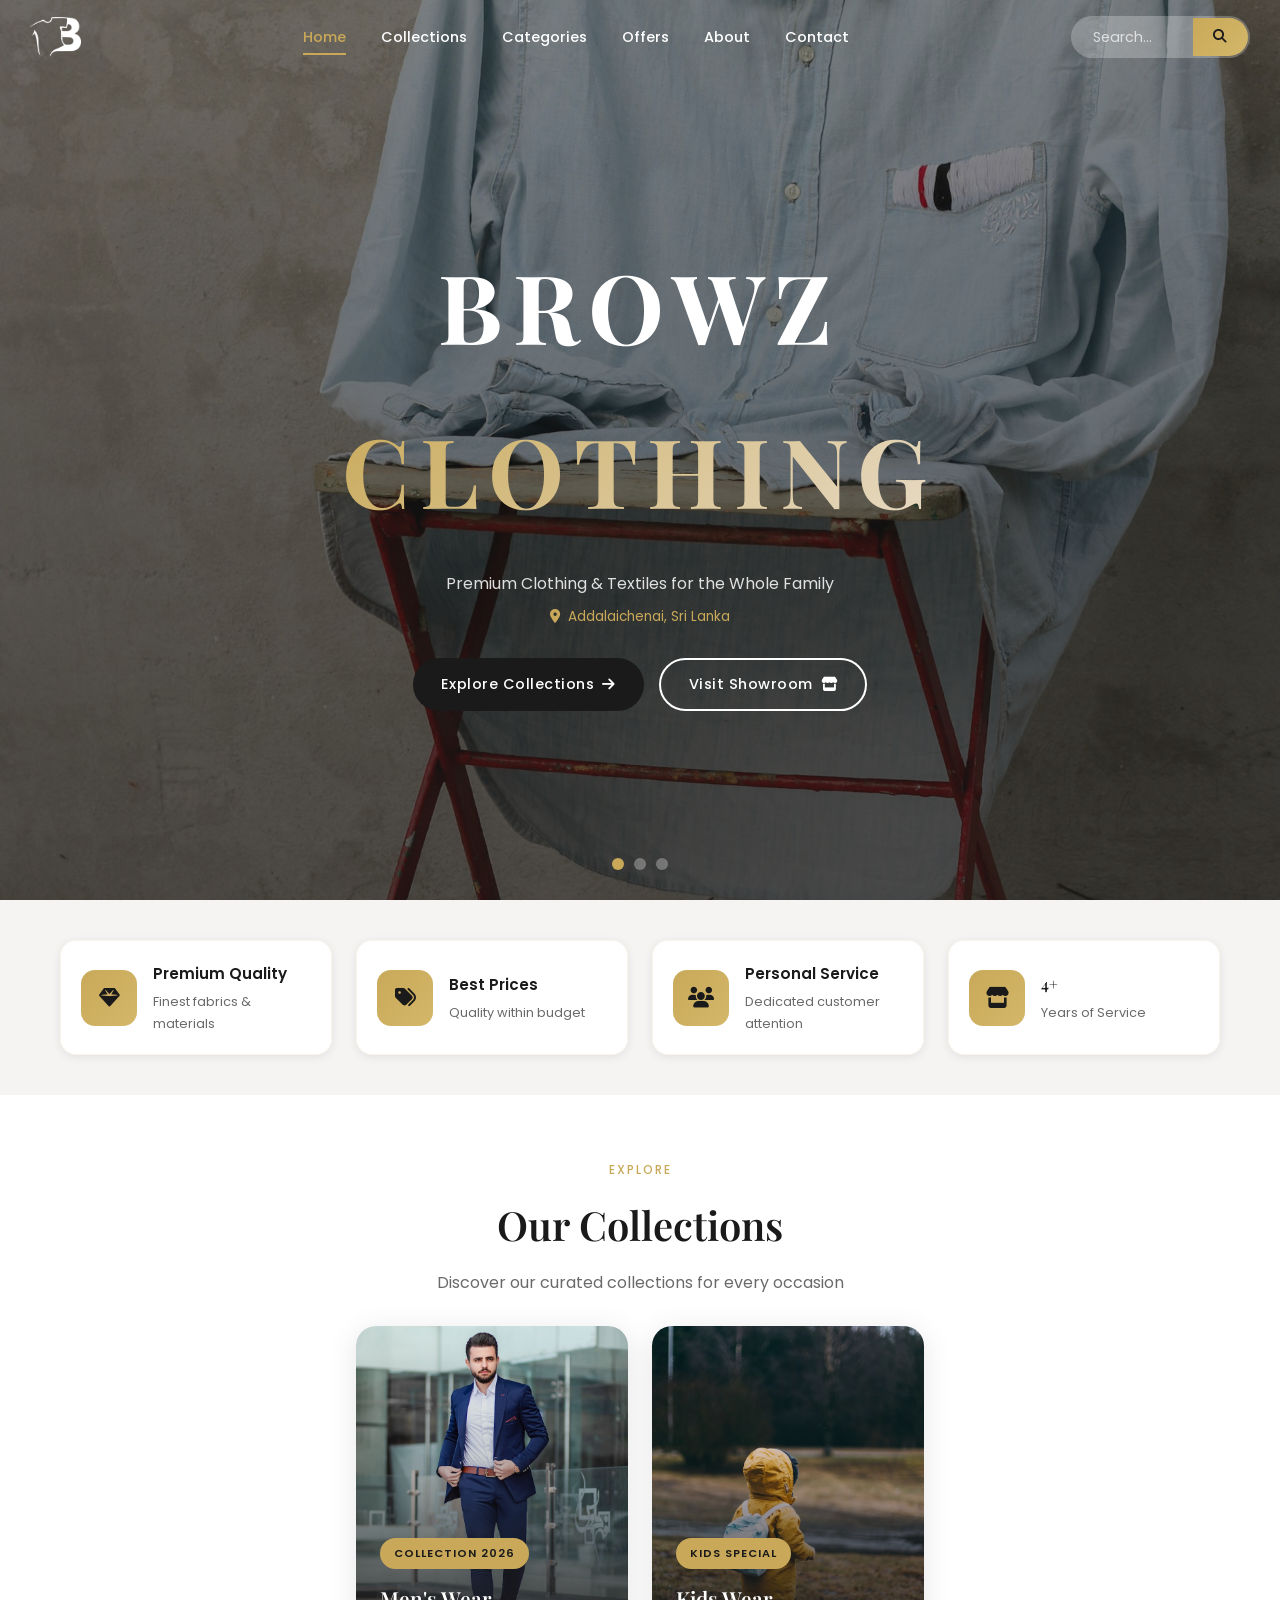
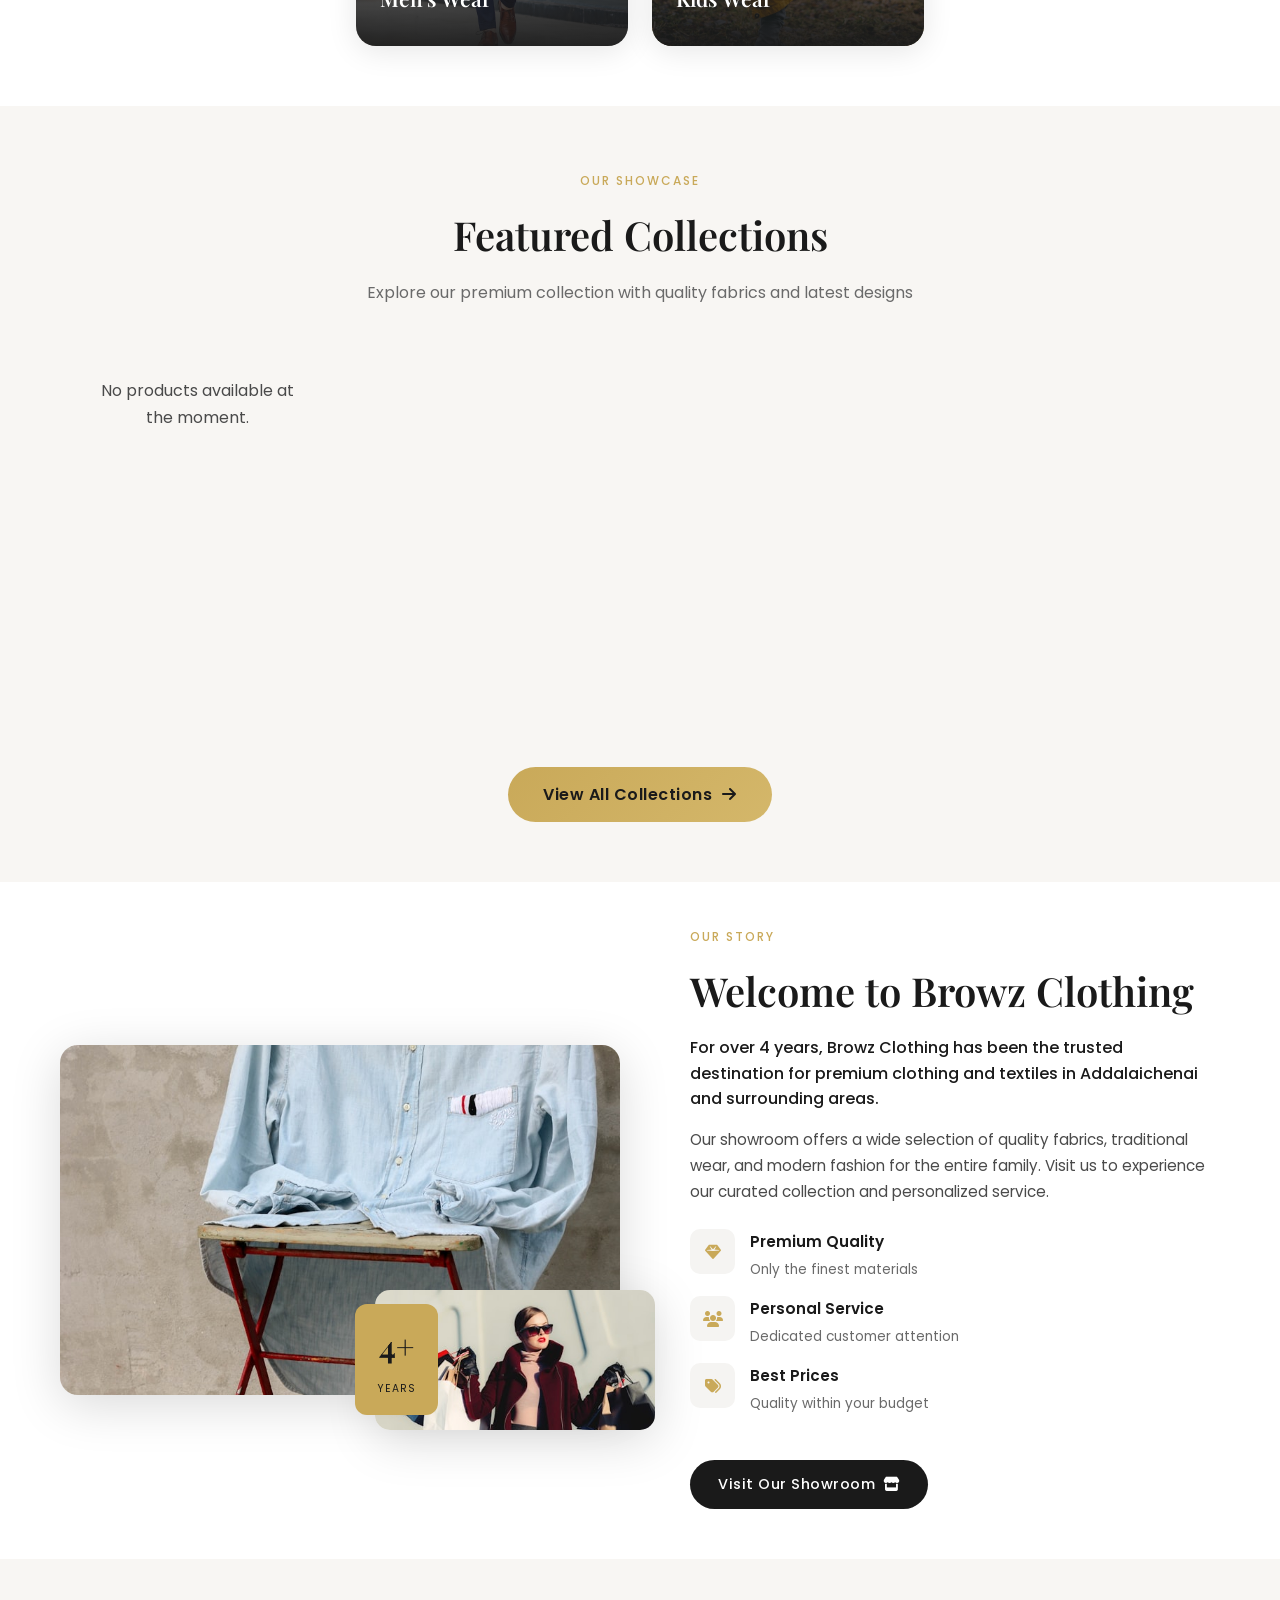
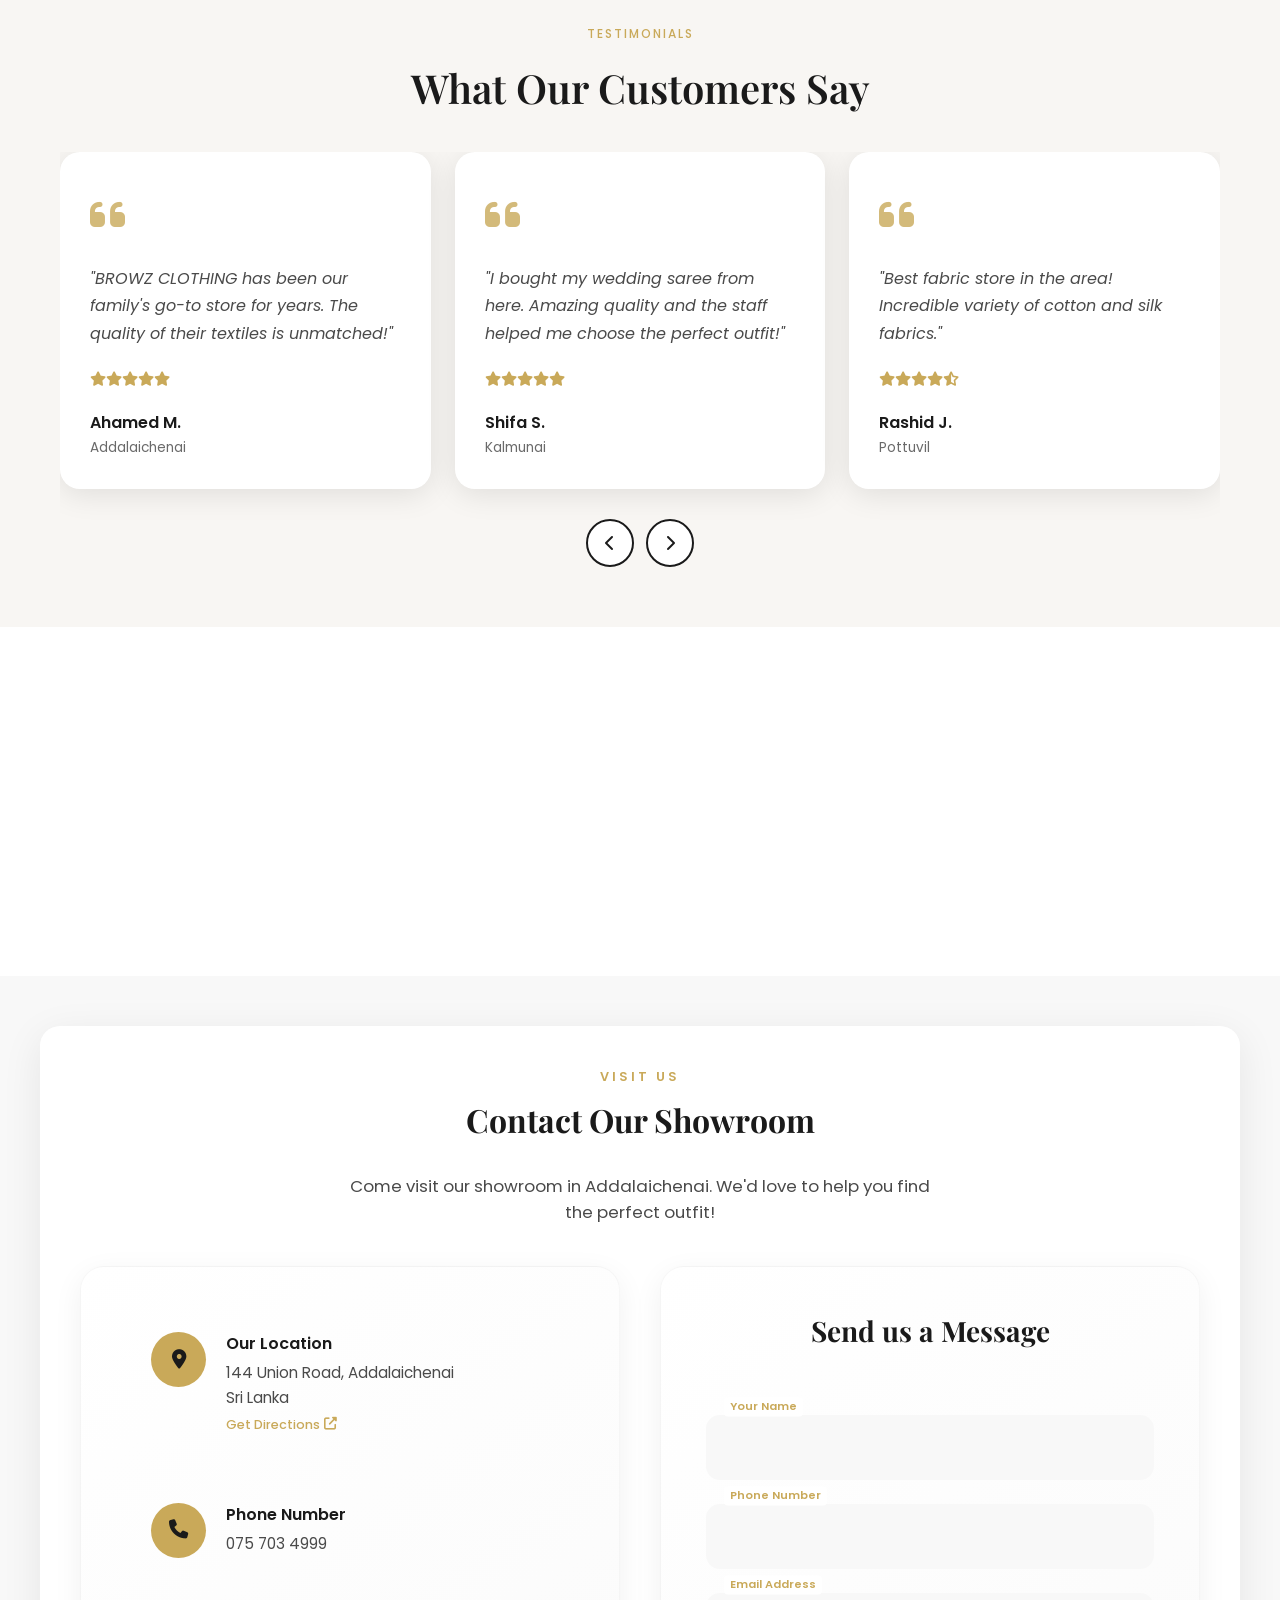
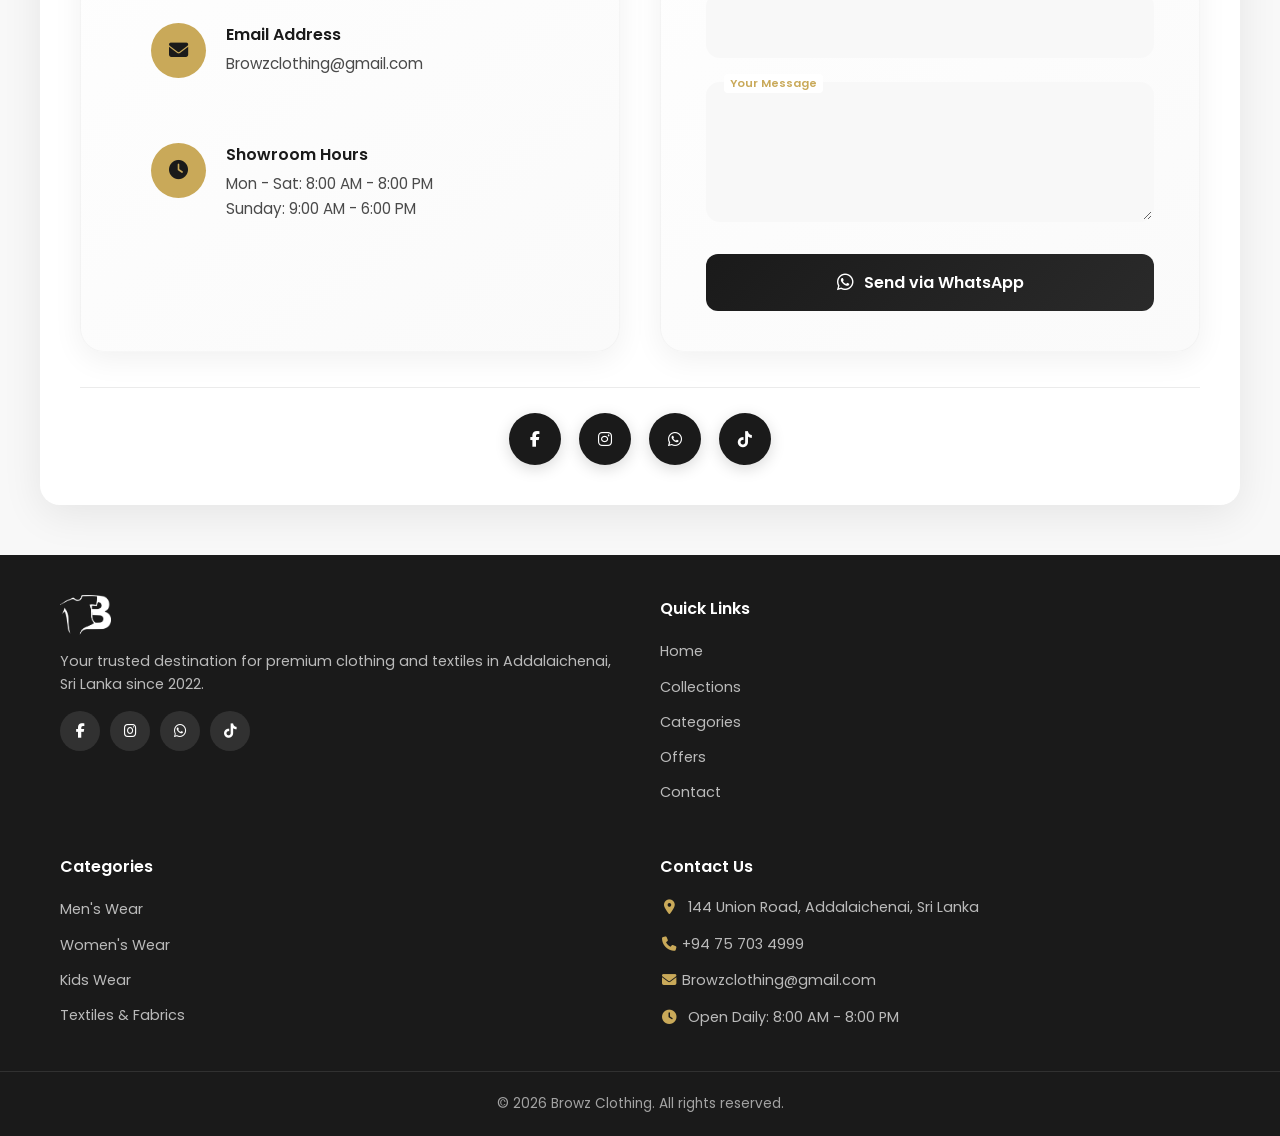
==== commit 0134127e: "update" ====
--- a/index.html
+++ b/index.html
@@ -1,977 +1,952 @@
-<!doctype html>
-<html lang="en">
-  <head>
-    <!-- Google Tag Manager -->
-    <script>(function(w,d,s,l,i){w[l]=w[l]||[];w[l].push({'gtm.start':
-    new Date().getTime(),event:'gtm.js'});var f=d.getElementsByTagName(s)[0],
-    j=d.createElement(s),dl=l!='dataLayer'?'&l='+l:'';j.async=true;j.src=
-    'https://www.googletagmanager.com/gtm.js?id='+i+dl;f.parentNode.insertBefore(j,f);
-    })(window,document,'script','dataLayer','GTM-WHNFG77G');</script>
-    <!-- End Google Tag Manager -->
-    <!-- Google Analytics -->
-    <script async src="https://www.googletagmanager.com/gtag/js?id=G-5BQ3DEGRW8"></script>
-    <script>
-      window.dataLayer = window.dataLayer || [];
-      function gtag(){dataLayer.push(arguments);}
-      gtag('js', new Date());
-      gtag('config', 'G-5BQ3DEGRW8');
-    </script>
-    <!-- End Google Analytics -->
-    <meta charset="UTF-8" />
-    <meta name="google-site-verification" content="MoOYojKxWIVq-otBFS8flQKF1moO1k6vvQQEyekyOE8" />
-    <meta name="viewport" content="width=device-width, initial-scale=1.0" />
-    <meta
-      name="description"
-      content="Browz Clothing - Premium Clothing & Textile Showroom in Addalaichenai, Sri Lanka. Discover quality fabrics, men's wear, women's fashion, kids clothing, and textiles at best prices."
-    />
-    <meta
-      name="keywords"
-      content="clothing showroom Addalaichenai, textile shop Sri Lanka, men's wear, women's fashion, kids clothing, fabric store, saree, shalwar, best prices, premium quality textiles"
-    />
-    <meta name="author" content="Browz Clothing" />
-    <meta name="robots" content="index, follow" />
-    <meta name="geo.region" content="LK-5" />
-    <meta name="geo.placename" content="Addalaichenai" />
-    <meta name="geo.position" content="7.7333;81.8167" />
-    <meta name="ICBM" content="7.7333, 81.8167" />
-    <meta name="theme-color" content="#1a1a1a" />
-
-    <meta
-      property="og:title"
-      content="Browz Clothing - Premium Clothing & Textile Showroom | Addalaichenai"
-    />
-    <meta
-      property="og:description"
-      content="Discover premium fashion for the whole family. Quality textiles, latest trends, and exceptional service in Sri Lanka."
-    />
-    <meta property="og:type" content="website" />
-    <meta property="og:url" content="https://browzclothing.netlify.app" />
-    <meta
-      property="og:image"
-      content="https://browzclothing.netlify.app/images/Browz_Clothing.png"
-    />
-    <meta property="og:image:width" content="1200" />
-    <meta property="og:image:height" content="630" />
-    <meta property="og:locale" content="en_US" />
-    <meta property="og:site_name" content="Browz Clothing" />
-
-    <meta name="twitter:card" content="summary_large_image" />
-    <meta
-      name="twitter:title"
-      content="Browz Clothing - Premium Clothing & Textile Showroom"
-    />
-    <meta
-      name="twitter:description"
-      content="Discover premium fashion for the whole family in Addalaichenai, Sri Lanka."
-    />
-    <meta
-      name="twitter:image"
-      content="https://browzclothing.netlify.app/images/Browz_Clothing.png"
-    />
-
-    <title>
-      Browz Clothing - Premium Clothing & Textile Showroom | Addalaichenai, Sri
-      Lanka
-    </title>
-
-    <link rel="canonical" href="https://browzclothing.netlify.app" />
-    <link
-      rel="alternate"
-      href="https://browzclothing.netlify.app"
-      hreflang="en"
-    />
-
-    <link rel="preconnect" href="https://fonts.googleapis.com" />
-    <link rel="preconnect" href="https://fonts.gstatic.com" crossorigin />
-    <link
-      href="https://fonts.googleapis.com/css2?family=Playfair+Display:wght@400;500;600;700&family=Poppins:wght@300;400;500;600;700&display=swap"
-      rel="stylesheet"
-    />
-
-    <link
-      rel="stylesheet"
-      href="https://cdnjs.cloudflare.com/ajax/libs/font-awesome/6.5.1/css/all.min.css"
-    />
-    <link href="https://unpkg.com/aos@2.3.1/dist/aos.css" rel="stylesheet" />
-    <link rel="stylesheet" href="styles.css" />
-    <link rel="icon" type="image/x-icon" href="favicon/favicon.ico" />
-    <link rel="icon" type="image/svg+xml" href="favicon/favicon.svg" />
-    <link rel="icon" type="image/png" sizes="96x96" href="favicon/favicon-96x96.png" />
-    <link rel="apple-touch-icon" href="favicon/apple-touch-icon.png" />
-    <link rel="manifest" href="favicon/site.webmanifest" />
-    <meta name="msapplication-TileColor" content="#1a1a1a" />
-    <meta name="msapplication-TileImage" content="favicon/web-app-manifest-192x192.png" />
-    <meta name="application-name" content="Browz Clothing" />
-    <meta name="mobile-web-app-capable" content="yes" />
-    <meta name="apple-mobile-web-app-status-bar-style" content="black-translucent" />
-    <meta name="apple-mobile-web-app-title" content="Browz Clothing" />
-
-    <script type="application/ld+json">
-      {
-        "@context": "https://schema.org",
-        "@type": ["LocalBusiness", "Store"],
-        "name": "Browz Clothing",
-        "description": "Premium Clothing & Textile Showroom in Addalaichenai, Sri Lanka. Offering quality men's wear, women's fashion, kids clothing, and textiles at best prices since 2022.",
-        "url": "https://browzclothing.netlify.app",
-        "logo": "https://browzclothing.netlify.app/favicon.svg",
-        "image": "https://browzclothing.netlify.app/images/Browz_Clothing.png",
-        "address": {
-          "@type": "PostalAddress",
-          "streetAddress": "144 Union Road",
-          "addressLocality": "Addalaichenai",
-          "addressRegion": "Eastern Province",
-          "addressCountry": "LK",
-          "postalCode": "32000"
-        },
-        "geo": {
-          "@type": "GeoCoordinates",
-          "latitude": "7.2544868",
-          "longitude": "81.8534302"
-        },
-        "telephone": "+94-75-703-4999",
-        "email": "Browzclothing@gmail.com",
-        "openingHoursSpecification": [
-          {
-            "@type": "OpeningHoursSpecification",
-            "dayOfWeek": [
-              "Monday",
-              "Tuesday",
-              "Wednesday",
-              "Thursday",
-              "Friday",
-              "Saturday"
-            ],
-            "opens": "08:00",
-            "closes": "20:00"
-          },
-          {
-            "@type": "OpeningHoursSpecification",
-            "dayOfWeek": "Sunday",
-            "opens": "09:00",
-            "closes": "18:00"
-          }
-        ],
-        "priceRange": "Rs.",
-        "currenciesAccepted": "LKR",
-        "paymentAccepted": ["Cash", "Card", "Mobile Payment"],
-        "areaServed": {
-          "@type": "State",
-          "name": "Eastern Province"
-        },
-        "sameAs": [
-          "https://www.facebook.com/share/18XuoTLpjp/",
-          "https://instagram.com/browzclothing",
-          "https://wa.me/94757034999"
-        ]
-      }
-    </script>
-
-    <script type="application/ld+json">
-    {
-        "@context": "https://schema.org",
-        "@type": "FAQPage",
-        "mainEntity": [
-            {
-                "@type": "Question",
-                "name": "What types of clothing does Browz Clothing offer?",
-                "acceptedAnswer": {
-                    "@type": "Answer",
-                    "text": "Browz Clothing offers a wide range of premium clothing including men's wear, women's fashion, kids clothing, and quality textiles. Our collection features the latest trends in sarees, shalwar kameez, and various fabric types."
-                }
-            },
-            {
-                "@type": "Question",
-                "name": "Where is Browz Clothing located?",
-                "acceptedAnswer": {
-                    "@type": "Answer",
-                    "text": "Browz Clothing is located at 144 Union Road, Addalaichenai, Sri Lanka. We're the premier destination for quality clothing and textiles in the Eastern Province."
-                }
-            },
-            {
-                "@type": "Question",
-                "name": "What are your opening hours?",
-                "acceptedAnswer": {
-                    "@type": "Answer",
-                    "text": "We are open Monday to Saturday from 8:00 AM to 8:00 PM and Sunday from 9:00 AM to 6:00 PM."
-                }
-            },
-            {
-                "@type": "Question",
-                "name": "How can I place an order?",
-                "acceptedAnswer": {
-                    "@type": "Answer",
-                    "text": "You can browse our collections online and place orders via WhatsApp at +94 75 703 4999. We offer Cash, Card, and Mobile Payment options."
-                }
-            },
-            {
-                "@type": "Question",
-                "name": "Do you offer delivery services?",
-                "acceptedAnswer": {
-                    "@type": "Answer",
-                    "text": "Yes, we offer delivery services across Sri Lanka. Contact us via WhatsApp for delivery inquiries and rates to your area."
-                }
-            },
-            {
-                "@type": "Question",
-                "name": "What payment methods do you accept?",
-                "acceptedAnswer": {
-                    "@type": "Answer",
-                    "text": "We accept Cash, Card payments, and Mobile Payment options including various e-wallets for your convenience."
-                }
-            }
-        ]
-    }
-    </script>
-
-    <script type="application/ld+json">
-    {
-        "@context": "https://schema.org",
-        "@type": "BreadcrumbList",
-        "itemListElement": [
-            {
-                "@type": "ListItem",
-                "position": 1,
-                "name": "Home"
-            }
-        ]
-    }
-    </script>
-  </head>
-  <body>
-    <div id="preloader">
-      <div class="loader">
-        <span class="loader-text">BROWZ</span>
-        <span class="loader-text outline">CLOTHING</span>
-      </div>
-    </div>
-
-    <nav class="navbar" id="navbar">
-      <div class="nav-container">
-        <a href="#home" class="nav-logo">
-          <img src="Browz_Clothing.png" alt="Browz Clothing" class="logo-img" />
-        </a>
-
-        <ul class="nav-menu" id="navMenu">
-          <li><a href="#home" class="nav-link active">Home</a></li>
-          <li><a href="#collections" class="nav-link">Collections</a></li>
-          <li><a href="#categories" class="nav-link">Categories</a></li>
-          <li><a href="#offers" class="nav-link">Offers</a></li>
-          <li><a href="#about" class="nav-link">About</a></li>
-          <li><a href="#contact" class="nav-link">Contact</a></li>
-        </ul>
-
-        <div class="nav-actions">
-          <div class="nav-search-container">
-            <input
-              type="text"
-              placeholder="Search..."
-              id="navbarSearchInput"
-              class="navbar-search-input"
-            />
-            <button class="navbar-search-btn" id="navbarSearchBtn">
-              <i class="fas fa-search"></i>
-            </button>
-          </div>
-          <button class="mobile-search-btn" id="mobileSearchBtn">
-            <i class="fas fa-search"></i>
-          </button>
-          <button class="nav-toggle" id="navToggle" aria-label="Toggle menu">
-            <span></span>
-            <span></span>
-            <span></span>
-          </button>
-        </div>
-      </div>
-    </nav>
-
-    <div class="nav-overlay" id="navOverlay"></div>
-
-    <div class="search-overlay" id="searchOverlay">
-      <div class="search-container">
-        <input
-          type="text"
-          placeholder="Search products..."
-          class="search-input"
-          id="searchInput"
-        />
-        <button class="search-close" id="searchClose">
-          <svg
-            width="18"
-            height="18"
-            viewBox="0 0 24 24"
-            fill="none"
-            stroke="currentColor"
-            stroke-width="2.5"
-            stroke-linecap="round"
-            stroke-linejoin="round"
-          >
-            <line x1="18" y1="6" x2="6" y2="18"></line>
-            <line x1="6" y1="6" x2="18" y2="18"></line>
-          </svg>
-        </button>
-      </div>
-    </div>
-
-    <section class="hero" id="home">
-      <div class="hero-slider">
-        <div
-          class="hero-slide active"
-          style="background-image: url(&quot;images/sections/hero-1.jpg&quot;)"
-        ></div>
-        <div
-          class="hero-slide"
-          style="background-image: url(&quot;images/sections/hero-2.jpg&quot;)"
-        ></div>
-        <div
-          class="hero-slide"
-          style="background-image: url(&quot;images/sections/hero-3.jpg&quot;)"
-        ></div>
-      </div>
-      <div class="hero-overlay"></div>
-      <div class="hero-content">
-        <h1 class="hero-title">
-          <span class="title-line">
-            <span class="title-word">BROWZ</span>
-          </span>
-          <span class="title-line">
-            <span class="title-word gradient-text">CLOTHING</span>
-          </span>
-        </h1>
-        <p class="hero-subtitle" data-aos="fade-up" data-aos-delay="300">
-          Premium Clothing & Textiles for the Whole Family<br />
-          <span class="hero-location"
-            ><i class="fas fa-map-marker-alt"></i> Addalaichenai, Sri
-            Lanka</span
-          >
-        </p>
-        <div class="hero-buttons" data-aos="fade-up" data-aos-delay="400">
-          <a href="#collections" class="btn btn-primary">
-            <span>Explore Collections</span>
-            <i class="fas fa-arrow-right"></i>
-          </a>
-          <a href="#contact" class="btn btn-secondary">
-            <span>Visit Showroom</span>
-            <i class="fas fa-store"></i>
-          </a>
-        </div>
-      </div>
-      <div class="hero-slider-nav">
-        <button class="slider-dot active" data-slide="0"></button>
-        <button class="slider-dot" data-slide="1"></button>
-        <button class="slider-dot" data-slide="2"></button>
-      </div>
-    </section>
-
-    <div class="whatsapp-float">
-      <a
-        href="https://wa.me/94757034999?text=Hello%20Browz%20Clothing!"
-        target="_blank"
-        rel="noopener noreferrer"
-        aria-label="Chat on WhatsApp"
-      >
-        <i class="fab fa-whatsapp"></i>
-        <span class="whatsapp-tooltip">Chat with us!</span>
-      </a>
-    </div>
-
-    <section class="features-bar">
-      <div class="container">
-        <div class="features-grid">
-          <div class="feature-item" data-aos="fade-up">
-            <div class="feature-icon"><i class="fas fa-gem"></i></div>
-            <div class="feature-content">
-              <h4>Premium Quality</h4>
-              <p>Finest fabrics & materials</p>
-            </div>
-          </div>
-          <div class="feature-item" data-aos="fade-up" data-aos-delay="100">
-            <div class="feature-icon"><i class="fas fa-tags"></i></div>
-            <div class="feature-content">
-              <h4>Best Prices</h4>
-              <p>Quality within budget</p>
-            </div>
-          </div>
-          <div class="feature-item" data-aos="fade-up" data-aos-delay="200">
-            <div class="feature-icon"><i class="fas fa-users"></i></div>
-            <div class="feature-content">
-              <h4>Personal Service</h4>
-              <p>Dedicated customer attention</p>
-            </div>
-          </div>
-          <div class="feature-item" data-aos="fade-up" data-aos-delay="300">
-            <div class="feature-icon"><i class="fas fa-store"></i></div>
-            <div class="feature-content">
-              <h4 class="exp-number">6+</h4>
-              <p>Years of Service</p>
-            </div>
-          </div>
-        </div>
-      </div>
-    </section>
-
-    <section class="offers" id="offers">
-      <div class="offers-banner">
-        <div class="offers-bg">
-          <img src="" alt="Special Offer" loading="lazy" />
-        </div>
-        <div class="offers-overlay"></div>
-        <div class="offers-container">
-          <div class="offers-badge">
-            <span class="badge-pulse"></span>
-            <p class="badge-text"></p>
-          </div>
-          <h2 class="offers-title"></h2>
-          <p class="offers-subtitle"></p>
-          <p class="countdown-note">Limited time offer - Don't miss out!</p>
-          <div class="countdown" id="offerCountdown0">
-            <div class="countdown-item">
-              <div class="countdown-value" id="offerDays0">00</div>
-              <div class="countdown-label">Days</div>
-            </div>
-            <div class="countdown-separator">:</div>
-            <div class="countdown-item">
-              <div class="countdown-value" id="offerHours0">00</div>
-              <div class="countdown-label">Hours</div>
-            </div>
-            <div class="countdown-separator">:</div>
-            <div class="countdown-item">
-              <div class="countdown-value" id="offerMinutes0">00</div>
-              <div class="countdown-label">Minutes</div>
-            </div>
-            <div class="countdown-separator">:</div>
-            <div class="countdown-item">
-              <div class="countdown-value" id="offerSeconds0">00</div>
-              <div class="countdown-label">Seconds</div>
-            </div>
-          </div>
-          <a href="#contact" class="btn btn-gold">
-            <span>Shop Now</span>
-            <i class="fas fa-shopping-bag"></i>
-          </a>
-        </div>
-        <button class="carousel-arrow carousel-prev" onclick="prevOffer()"><i class="fas fa-chevron-left"></i></button>
-        <button class="carousel-arrow carousel-next" onclick="nextOffer()"><i class="fas fa-chevron-right"></i></button>
-        <div class="carousel-dots" id="carouselDots"></div>
-        <div class="swipe-hint">
-          <span>Swipe</span>
-          <i class="fas fa-chevron-right"></i>
-        </div>
-      </div>
-    </section>
-
-    <section class="categories" id="categories">
-      <div class="container">
-        <div class="section-header" data-aos="fade-up">
-          <span class="section-tag">Explore</span>
-          <h2 class="section-title">Our Collections</h2>
-          <p class="section-subtitle">
-            Discover our curated collections for every occasion
-          </p>
-        </div>
-        <div class="categories-grid">
-          <div class="category-card" data-aos="fade-up">
-            <div class="category-image">
-              <img
-                src="images/sections/category-men.jpg"
-                alt="Men's Fashion Collection"
-                loading="lazy"
-              />
-            </div>
-            <div class="category-overlay"></div>
-            <div class="category-content">
-              <span class="category-tag">Collection 2026</span>
-              <h3 class="category-title">Men's Wear</h3>
-            </div>
-          </div>
-          <!-- <div class="category-card" data-aos="fade-up" data-aos-delay="100">
-            <div class="category-image">
-              <img
-                src="images/sections/category-women.jpg"
-                alt="Women's Fashion"
-                loading="lazy"
-              />
-            </div>
-            <div class="category-overlay"></div>
-            <div class="category-content">
-              <span class="category-tag">New Arrivals</span>
-              <h3 class="category-title">Women's Wear</h3>
-            </div>
-          </div>  -->
-          <div class="category-card" data-aos="fade-up" data-aos-delay="200">
-            <div class="category-image">
-              <img
-                src="images/sections/category-kids.jpg"
-                alt="Kids Fashion"
-                loading="lazy"
-              />
-            </div>
-            <div class="category-overlay"></div>
-            <div class="category-content">
-              <span class="category-tag">Kids Special</span>
-              <h3 class="category-title">Kids Wear</h3>
-            </div>
-          </div>
-          <!-- <div class="category-card" data-aos="fade-up" data-aos-delay="300">
-            <div class="category-image">
-              <img
-                src="images/sections/category-fabric.jpg"
-                alt="Premium Textiles and Fabrics"
-                loading="lazy"
-              />
-            </div>
-            <div class="category-overlay"></div>
-            <div class="category-content">
-              <span class="category-tag">Premium Quality</span>
-              <h3 class="category-title">Textiles & Fabrics</h3>
-            </div>
-          </div> -->
-        </div>
-      </div>
-    </section>
-
-    <section class="showcase" id="collections">
-      <div class="container">
-        <div class="section-header" data-aos="fade-up">
-          <span class="section-tag">Our Showcase</span>
-          <h2 class="section-title">Featured Collections</h2>
-          <p class="section-subtitle">
-            Explore our premium collection with quality fabrics and latest
-            designs
-          </p>
-        </div>
-        <div class="products-grid" id="productsGrid"></div>
-        <div style="text-align: center">
-          <a href="collections.html" class="btn-view-more">
-            <span>View All Collections</span>
-            <i class="fas fa-arrow-right"></i>
-          </a>
-        </div>
-      </div>
-    </section>
-
-    <section class="about" id="about">
-      <div class="container">
-        <div class="about-grid">
-          <div class="about-images">
-            <div class="about-image-main">
-              <img
-                src="images/sections/about-main.jpg"
-                alt="BROWZ
-CLOTHING Showroom"
-                loading="lazy"
-              />
-            </div>
-            <div class="about-image-secondary">
-              <img
-                src="images/sections/about-secondary.jpg"
-                alt="Textile Display"
-                loading="lazy"
-              />
-              <div class="about-experience">
-                <span class="exp-number">6+</span>
-                <span class="exp-text">Years</span>
-              </div>
-            </div>
-          </div>
-          <div class="about-content" data-aos="fade-left">
-            <span class="section-tag">Our Story</span>
-            <h2 class="section-title">Welcome to Browz Clothing</h2>
-            <p class="about-lead">
-              For over <span class="about-years">6</span> years, Browz Clothing
-              has been the trusted destination for premium clothing and textiles
-              in Addalaichenai and surrounding areas.
-            </p>
-            <p class="about-text">
-              Our showroom offers a wide selection of quality fabrics,
-              traditional wear, and modern fashion for the entire family. Visit
-              us to experience our curated collection and personalized service.
-            </p>
-            <div class="about-features">
-              <div class="about-feature">
-                <div class="feature-icon"><i class="fas fa-gem"></i></div>
-                <div class="feature-text">
-                  <h4>Premium Quality</h4>
-                  <p>Only the finest materials</p>
-                </div>
-              </div>
-              <div class="about-feature">
-                <div class="feature-icon"><i class="fas fa-users"></i></div>
-                <div class="feature-text">
-                  <h4>Personal Service</h4>
-                  <p>Dedicated customer attention</p>
-                </div>
-              </div>
-              <div class="about-feature">
-                <div class="feature-icon"><i class="fas fa-tags"></i></div>
-                <div class="feature-text">
-                  <h4>Best Prices</h4>
-                  <p>Quality within your budget</p>
-                </div>
-              </div>
-            </div>
-            <a href="#contact" class="btn btn-primary">
-              <span>Visit Our Showroom</span>
-              <i class="fas fa-store"></i>
-            </a>
-          </div>
-        </div>
-      </div>
-    </section>
-
-    <section class="testimonials">
-      <div class="container">
-        <div class="section-header" data-aos="fade-up">
-          <span class="section-tag">Testimonials</span>
-          <h2 class="section-title">What Our Customers Say</h2>
-        </div>
-        <div class="testimonials-slider" id="testimonialsSlider">
-          <div class="testimonials-track">
-            <div class="testimonial-card" data-aos="fade-up">
-              <div class="testimonial-quote">
-                <i class="fas fa-quote-left"></i>
-              </div>
-              <p class="testimonial-text">
-                "BROWZ CLOTHING has been our family's go-to store for years. The
-                quality of their textiles is unmatched!"
-              </p>
-              <div class="testimonial-rating">
-                <i class="fas fa-star"></i><i class="fas fa-star"></i
-                ><i class="fas fa-star"></i><i class="fas fa-star"></i
-                ><i class="fas fa-star"></i>
-              </div>
-              <div class="testimonial-author">
-                <img
-                  src="images/sections/testimonial-1.jpg"
-                  alt="Customer"
-                  loading="lazy"
-                />
-                <div class="author-info">
-                  <h4>Ahamed M.</h4>
-                  <span>Addalaichenai</span>
-                </div>
-              </div>
-            </div>
-            <div
-              class="testimonial-card"
-              data-aos="fade-up"
-              data-aos-delay="100"
-            >
-              <div class="testimonial-quote">
-                <i class="fas fa-quote-left"></i>
-              </div>
-              <p class="testimonial-text">
-                "I bought my wedding saree from here. Amazing quality and the
-                staff helped me choose the perfect outfit!"
-              </p>
-              <div class="testimonial-rating">
-                <i class="fas fa-star"></i><i class="fas fa-star"></i
-                ><i class="fas fa-star"></i><i class="fas fa-star"></i
-                ><i class="fas fa-star"></i>
-              </div>
-              <div class="testimonial-author">
-                <img
-                  src="images/sections/testimonial-2.jpg"
-                  alt="Customer"
-                  loading="lazy"
-                />
-                <div class="author-info">
-                  <h4>Shifa S.</h4>
-                  <span>Kalmunai</span>
-                </div>
-              </div>
-            </div>
-            <div
-              class="testimonial-card"
-              data-aos="fade-up"
-              data-aos-delay="200"
-            >
-              <div class="testimonial-quote">
-                <i class="fas fa-quote-left"></i>
-              </div>
-              <p class="testimonial-text">
-                "Best fabric store in the area! Incredible variety of cotton and
-                silk fabrics."
-              </p>
-              <div class="testimonial-rating">
-                <i class="fas fa-star"></i><i class="fas fa-star"></i
-                ><i class="fas fa-star"></i><i class="fas fa-star"></i
-                ><i class="fas fa-star-half-alt"></i>
-              </div>
-              <div class="testimonial-author">
-                <img
-                  src="images/sections/testimonial-3.jpg"
-                  alt="Customer"
-                  loading="lazy"
-                />
-                <div class="author-info">
-                  <h4>Rashid J.</h4>
-                  <span>Pottuvil</span>
-                </div>
-              </div>
-            </div>
-          </div>
-          <div class="testimonials-nav">
-            <button class="testimonial-prev">
-              <i class="fas fa-chevron-left"></i>
-            </button>
-            <button class="testimonial-next">
-              <i class="fas fa-chevron-right"></i>
-            </button>
-          </div>
-        </div>
-      </div>
-    </section>
-
-    <section class="contact" id="contact">
-      <div class="contact-map-full">
-        <iframe
-          src="https://www.google.com/maps/embed?pb=!1m18!1m12!1m3!1d3957.88008030989!2d81.85343019999999!3d7.254486799999999!2m3!1f0!2f0!3f0!3m2!1i1024!2i768!4f13.1!3m3!1m2!1s0x3ae51300673da71d%3A0x5c4871e7df195e21!2sbrowzclothing!5e0!3m2!1sen!2slk!4v1775067015570!5m2!1sen!2slk"
-          width="100%"
-          height="100%"
-          style="border: 0"
-          allowfullscreen=""
-          loading="lazy"
-          referrerpolicy="no-referrer-when-downgrade"
-          title="Browz Clothing Location - Addalaichenai"
-        ></iframe>
-      </div>
-      <div class="contact-content">
-        <div class="contact-container" data-aos="fade-up">
-          <div class="contact-header">
-            <span class="section-tag">Visit Us</span>
-            <h2 class="section-title">Contact Our Showroom</h2>
-            <p class="contact-text">
-              Come visit our showroom in Addalaichenai. We'd love to help you
-              find the perfect outfit!
-            </p>
-          </div>
-          <div class="contact-cards">
-            <div class="contact-info">
-              <div class="contact-details">
-                <div class="contact-item">
-                  <div class="contact-icon">
-                    <i class="fas fa-location-dot"></i>
-                  </div>
-                  <div class="contact-text">
-                    <h4>Our Location</h4>
-                    <p>144 Union Road, Addalaichenai<br />Sri Lanka</p>
-                    <a
-                      href="https://maps.app.goo.gl/UdEGMhkYqhPF53fT7"
-                      target="_blank"
-                      class="map-link"
-                      >Get Directions <i class="fas fa-external-link-alt"></i
-                    ></a>
-                  </div>
-                </div>
-                <div class="contact-item">
-                  <div class="contact-icon"><i class="fas fa-phone"></i></div>
-                  <div class="contact-text">
-                    <h4>Phone Number</h4>
-                    <p>075 703 4999</p>
-                  </div>
-                </div>
-                <div class="contact-item">
-                  <div class="contact-icon">
-                    <i class="fas fa-envelope"></i>
-                  </div>
-                  <div class="contact-text">
-                    <h4>Email Address</h4>
-                    <p>Browzclothing@gmail.com</p>
-                  </div>
-                </div>
-                <div class="contact-item">
-                  <div class="contact-icon"><i class="fas fa-clock"></i></div>
-                  <div class="contact-text">
-                    <h4>Showroom Hours</h4>
-                    <p>
-                      Mon - Sat: 8:00 AM - 8:00 PM<br />Sunday: 9:00 AM - 6:00
-                      PM
-                    </p>
-                  </div>
-                </div>
-              </div>
-            </div>
-            <div class="contact-form-wrapper">
-              <form class="contact-form" id="contactForm">
-                <h3>Send us a Message</h3>
-                <div class="form-group">
-                  <input type="text" id="name" required />
-                  <label for="name">Your Name</label>
-                </div>
-                <div class="form-group">
-                  <input type="tel" id="phone" required />
-                  <label for="phone">Phone Number</label>
-                </div>
-                <div class="form-group">
-                  <input type="email" id="email" required />
-                  <label for="email">Email Address</label>
-                </div>
-                <div class="form-group">
-                  <textarea id="message" rows="4" required></textarea>
-                  <label for="message">Your Message</label>
-                </div>
-                <div class="form-submit">
-                  <button type="submit" class="submit-btn">
-                    <i class="fab fa-whatsapp"></i>
-                    <span>Send via WhatsApp</span>
-                  </button>
-                </div>
-              </form>
-            </div>
-          </div>
-          <div class="contact-socials">
-            <a
-              href="https://www.facebook.com/share/18XuoTLpjp/"
-              class="social-link"
-              aria-label="Facebook"
-              target="_blank"
-              ><i class="fab fa-facebook-f"></i
-            ></a>
-            <a
-              href="https://instagram.com/browzclothing"
-              class="social-link"
-              aria-label="Instagram"
-              target="_blank"
-              ><i class="fab fa-instagram"></i
-            ></a>
-            <a
-              href="https://wa.me/94757034999"
-              class="social-link"
-              aria-label="WhatsApp"
-              target="_blank"
-              ><i class="fab fa-whatsapp"></i
-            ></a>
-            <a
-              href="https://tiktok.com/@browzclothing"
-              class="social-link"
-              aria-label="TikTok"
-              target="_blank"
-              ><i class="fab fa-tiktok"></i
-            ></a>
-          </div>
-        </div>
-      </div>
-    </section>
-
-    <footer class="footer">
-      <div class="footer-top">
-        <div class="container">
-          <div class="footer-grid">
-            <div class="footer-brand">
-              <a href="#" class="footer-logo">
-                <img
-                  src="Browz_Clothing.png"
-                  alt="Browz Clothing"
-                  class="logo-img"
-                />
-              </a>
-              <p class="footer-desc">
-                Your trusted destination for premium clothing and textiles in
-                Addalaichenai, Sri Lanka since 2022.
-              </p>
-              <div class="footer-socials">
-                <a
-                  href="https://www.facebook.com/share/18XuoTLpjp/"
-                  aria-label="Facebook"
-                  target="_blank"
-                  ><i class="fab fa-facebook-f"></i
-                ></a>
-                <a
-                  href="https://instagram.com/browzclothing"
-                  aria-label="Instagram"
-                  target="_blank"
-                  ><i class="fab fa-instagram"></i
-                ></a>
-                <a
-                  href="https://wa.me/94757034999"
-                  aria-label="WhatsApp"
-                  target="_blank"
-                  ><i class="fab fa-whatsapp"></i
-                ></a>
-                <a
-                  href="https://tiktok.com/@browzclothing"
-                  aria-label="TikTok"
-                  target="_blank"
-                  ><i class="fab fa-tiktok"></i
-                ></a>
-              </div>
-            </div>
-            <div class="footer-links">
-              <h4>Quick Links</h4>
-              <ul>
-                <li><a href="#home">Home</a></li>
-                <li><a href="#collections">Collections</a></li>
-                <li><a href="#categories">Categories</a></li>
-                <li><a href="#offers">Offers</a></li>
-                <li><a href="#contact">Contact</a></li>
-              </ul>
-            </div>
-            <div class="footer-links">
-              <h4>Categories</h4>
-              <ul>
-                <li><a href="#collections">Men's Wear</a></li>
-                <li><a href="#collections">Women's Wear</a></li>
-                <li><a href="#collections">Kids Wear</a></li>
-                <li><a href="#collections">Textiles & Fabrics</a></li>
-              </ul>
-            </div>
-            <div class="footer-links">
-              <h4>Contact Us</h4>
-              <ul class="footer-contact">
-                <li>
-                  <i class="fas fa-map-marker-alt"></i> 144 Union Road,
-                  Addalaichenai, Sri Lanka
-                </li>
-                <li>
-                  <a href="tel:+94757034999"
-                    ><i class="fas fa-phone"></i> +94 75 703 4999</a
-                  >
-                </li>
-                <li>
-                  <a href="mailto:Browzclothing@gmail.com"
-                    ><i class="fas fa-envelope"></i> Browzclothing@gmail.com</a
-                  >
-                </li>
-                <li>
-                  <i class="fas fa-clock"></i> Open Daily: 8:00 AM - 8:00 PM
-                </li>
-              </ul>
-            </div>
-          </div>
-        </div>
-      </div>
-      <div class="footer-bottom">
-        <div class="container">
-          <p>
-            &copy; <span class="current-year"></span> Browz Clothing. All rights
-            reserved.
-          </p>
-        </div>
-      </div>
-    </footer>
-
-    <div class="back-to-top" id="backToTop">
-      <i class="fas fa-chevron-up"></i>
-    </div>
-
-    <script src="https://unpkg.com/aos@2.3.1/dist/aos.js"></script>
-    <script src="main.js?v=6"></script>
-    <script>
-      if ('serviceWorker' in navigator) {
-        window.addEventListener('load', () => {
-          navigator.serviceWorker.register('/sw.js')
-            .then((registration) => {
-              console.log('Browz Clothing: SW registered:', registration.scope);
-            })
-            .catch((error) => {
-              console.log('Browz Clothing: SW registration failed:', error);
-            });
-        });
-      }
-    </script>
-    <!-- Google Tag Manager (noscript) -->
-    <noscript><iframe src="https://www.googletagmanager.com/ns.html?id=GTM-WHNFG77G"
-    height="0" width="0" style="display:none;visibility:hidden"></iframe></noscript>
-    <!-- End Google Tag Manager (noscript) -->
-  </body>
-</html>
+<!doctype html>
+<html lang="en">
+  <head>
+    <!-- Google Tag Manager -->
+    <script>(function(w,d,s,l,i){w[l]=w[l]||[];w[l].push({'gtm.start':
+    new Date().getTime(),event:'gtm.js'});var f=d.getElementsByTagName(s)[0],
+    j=d.createElement(s),dl=l!='dataLayer'?'&l='+l:'';j.async=true;j.src=
+    'https://www.googletagmanager.com/gtm.js?id='+i+dl;f.parentNode.insertBefore(j,f);
+    })(window,document,'script','dataLayer','GTM-WHNFG77G');</script>
+    <!-- End Google Tag Manager -->
+    <!-- Google Analytics -->
+    <script async src="https://www.googletagmanager.com/gtag/js?id=G-5BQ3DEGRW8"></script>
+    <script>
+      window.dataLayer = window.dataLayer || [];
+      function gtag(){dataLayer.push(arguments);}
+      gtag('js', new Date());
+      gtag('config', 'G-5BQ3DEGRW8');
+    </script>
+    <!-- End Google Analytics -->
+    <meta charset="UTF-8" />
+    <meta name="google-site-verification" content="MoOYojKxWIVq-otBFS8flQKF1moO1k6vvQQEyekyOE8" />
+    <meta name="viewport" content="width=device-width, initial-scale=1.0" />
+    <meta
+      name="description"
+      content="Browz Clothing - Premium Clothing & Textile Showroom in Addalaichenai, Sri Lanka. Discover quality fabrics, men's wear, women's fashion, kids clothing, and textiles at best prices."
+    />
+    <meta
+      name="keywords"
+      content="clothing showroom Addalaichenai, textile shop Sri Lanka, men's wear, women's fashion, kids clothing, fabric store, saree, shalwar, best prices, premium quality textiles"
+    />
+    <meta name="author" content="Browz Clothing" />
+    <meta name="robots" content="index, follow" />
+    <meta name="geo.region" content="LK-5" />
+    <meta name="geo.placename" content="Addalaichenai" />
+    <meta name="geo.position" content="7.7333;81.8167" />
+    <meta name="ICBM" content="7.7333, 81.8167" />
+    <meta name="theme-color" content="#1a1a1a" />
+
+    <meta
+      property="og:title"
+      content="Browz Clothing - Premium Clothing & Textile Showroom | Addalaichenai"
+    />
+    <meta
+      property="og:description"
+      content="Discover premium fashion for the whole family. Quality textiles, latest trends, and exceptional service in Sri Lanka."
+    />
+    <meta property="og:type" content="website" />
+    <meta property="og:url" content="https://browzclothing.netlify.app" />
+    <meta
+      property="og:image"
+      content="https://browzclothing.netlify.app/images/Browz_Clothing.png"
+    />
+    <meta property="og:image:width" content="1200" />
+    <meta property="og:image:height" content="630" />
+    <meta property="og:locale" content="en_US" />
+    <meta property="og:site_name" content="Browz Clothing" />
+
+    <meta name="twitter:card" content="summary_large_image" />
+    <meta
+      name="twitter:title"
+      content="Browz Clothing - Premium Clothing & Textile Showroom"
+    />
+    <meta
+      name="twitter:description"
+      content="Discover premium fashion for the whole family in Addalaichenai, Sri Lanka."
+    />
+    <meta
+      name="twitter:image"
+      content="https://browzclothing.netlify.app/images/Browz_Clothing.png"
+    />
+
+    <title>
+      Browz Clothing - Premium Clothing & Textile Showroom | Addalaichenai, Sri
+      Lanka
+    </title>
+
+    <link rel="canonical" href="https://browzclothing.netlify.app" />
+    <link
+      rel="alternate"
+      href="https://browzclothing.netlify.app"
+      hreflang="en"
+    />
+
+    <link rel="preconnect" href="https://fonts.googleapis.com" />
+    <link rel="preconnect" href="https://fonts.gstatic.com" crossorigin />
+    <link
+      href="https://fonts.googleapis.com/css2?family=Playfair+Display:wght@400;500;600;700&family=Poppins:wght@300;400;500;600;700&display=swap"
+      rel="stylesheet"
+    />
+
+    <link
+      rel="stylesheet"
+      href="https://cdnjs.cloudflare.com/ajax/libs/font-awesome/6.5.1/css/all.min.css"
+    />
+    <link href="https://unpkg.com/aos@2.3.1/dist/aos.css" rel="stylesheet" />
+    <link rel="stylesheet" href="styles.css" />
+    <link rel="icon" type="image/x-icon" href="favicon/favicon.ico" />
+    <link rel="icon" type="image/svg+xml" href="favicon/favicon.svg" />
+    <link rel="icon" type="image/png" sizes="96x96" href="favicon/favicon-96x96.png" />
+    <link rel="apple-touch-icon" href="favicon/apple-touch-icon.png" />
+    <link rel="manifest" href="favicon/site.webmanifest" />
+    <meta name="msapplication-TileColor" content="#1a1a1a" />
+    <meta name="msapplication-TileImage" content="favicon/web-app-manifest-192x192.png" />
+    <meta name="application-name" content="Browz Clothing" />
+    <meta name="mobile-web-app-capable" content="yes" />
+    <meta name="apple-mobile-web-app-status-bar-style" content="black-translucent" />
+    <meta name="apple-mobile-web-app-title" content="Browz Clothing" />
+
+    <script type="application/ld+json">
+      {
+        "@context": "https://schema.org",
+        "@type": ["LocalBusiness", "Store"],
+        "name": "Browz Clothing",
+        "description": "Premium Clothing & Textile Showroom in Addalaichenai, Sri Lanka. Offering quality men's wear, women's fashion, kids clothing, and textiles at best prices since 2022.",
+        "url": "https://browzclothing.netlify.app",
+        "logo": "https://browzclothing.netlify.app/favicon.svg",
+        "image": "https://browzclothing.netlify.app/images/Browz_Clothing.png",
+        "address": {
+          "@type": "PostalAddress",
+          "streetAddress": "144 Union Road",
+          "addressLocality": "Addalaichenai",
+          "addressRegion": "Eastern Province",
+          "addressCountry": "LK",
+          "postalCode": "32000"
+        },
+        "geo": {
+          "@type": "GeoCoordinates",
+          "latitude": "7.2544868",
+          "longitude": "81.8534302"
+        },
+        "telephone": "+94-75-703-4999",
+        "email": "Browzclothing@gmail.com",
+        "openingHoursSpecification": [
+          {
+            "@type": "OpeningHoursSpecification",
+            "dayOfWeek": [
+              "Monday",
+              "Tuesday",
+              "Wednesday",
+              "Thursday",
+              "Friday",
+              "Saturday"
+            ],
+            "opens": "08:00",
+            "closes": "20:00"
+          },
+          {
+            "@type": "OpeningHoursSpecification",
+            "dayOfWeek": "Sunday",
+            "opens": "09:00",
+            "closes": "18:00"
+          }
+        ],
+        "priceRange": "Rs.",
+        "currenciesAccepted": "LKR",
+        "paymentAccepted": ["Cash", "Card", "Mobile Payment"],
+        "areaServed": {
+          "@type": "State",
+          "name": "Eastern Province"
+        },
+        "sameAs": [
+          "https://www.facebook.com/share/18XuoTLpjp/",
+          "https://instagram.com/browzclothing",
+          "https://wa.me/94757034999"
+        ]
+      }
+    </script>
+
+    <script type="application/ld+json">
+    {
+        "@context": "https://schema.org",
+        "@type": "FAQPage",
+        "mainEntity": [
+            {
+                "@type": "Question",
+                "name": "What types of clothing does Browz Clothing offer?",
+                "acceptedAnswer": {
+                    "@type": "Answer",
+                    "text": "Browz Clothing offers a wide range of premium clothing including men's wear, women's fashion, kids clothing, and quality textiles. Our collection features the latest trends in sarees, shalwar kameez, and various fabric types."
+                }
+            },
+            {
+                "@type": "Question",
+                "name": "Where is Browz Clothing located?",
+                "acceptedAnswer": {
+                    "@type": "Answer",
+                    "text": "Browz Clothing is located at 144 Union Road, Addalaichenai, Sri Lanka. We're the premier destination for quality clothing and textiles in the Eastern Province."
+                }
+            },
+            {
+                "@type": "Question",
+                "name": "What are your opening hours?",
+                "acceptedAnswer": {
+                    "@type": "Answer",
+                    "text": "We are open Monday to Saturday from 8:00 AM to 8:00 PM and Sunday from 9:00 AM to 6:00 PM."
+                }
+            },
+            {
+                "@type": "Question",
+                "name": "How can I place an order?",
+                "acceptedAnswer": {
+                    "@type": "Answer",
+                    "text": "You can browse our collections online and place orders via WhatsApp at +94 75 703 4999. We offer Cash, Card, and Mobile Payment options."
+                }
+            },
+            {
+                "@type": "Question",
+                "name": "Do you offer delivery services?",
+                "acceptedAnswer": {
+                    "@type": "Answer",
+                    "text": "Yes, we offer delivery services across Sri Lanka. Contact us via WhatsApp for delivery inquiries and rates to your area."
+                }
+            },
+            {
+                "@type": "Question",
+                "name": "What payment methods do you accept?",
+                "acceptedAnswer": {
+                    "@type": "Answer",
+                    "text": "We accept Cash, Card payments, and Mobile Payment options including various e-wallets for your convenience."
+                }
+            }
+        ]
+    }
+    </script>
+
+    <script type="application/ld+json">
+    {
+        "@context": "https://schema.org",
+        "@type": "BreadcrumbList",
+        "itemListElement": [
+            {
+                "@type": "ListItem",
+                "position": 1,
+                "name": "Home"
+            }
+        ]
+    }
+    </script>
+  </head>
+  <body>
+    <div id="preloader">
+      <div class="loader">
+        <span class="loader-text">BROWZ</span>
+        <span class="loader-text outline">CLOTHING</span>
+      </div>
+    </div>
+
+    <nav class="navbar" id="navbar">
+      <div class="nav-container">
+        <a href="#home" class="nav-logo">
+          <img src="Browz_Clothing.png" alt="Browz Clothing" class="logo-img" />
+        </a>
+
+        <ul class="nav-menu" id="navMenu">
+          <li><a href="#home" class="nav-link active">Home</a></li>
+          <li><a href="#collections" class="nav-link">Collections</a></li>
+          <li><a href="#categories" class="nav-link">Categories</a></li>
+          <li><a href="#offers" class="nav-link">Offers</a></li>
+          <li><a href="#about" class="nav-link">About</a></li>
+          <li><a href="#contact" class="nav-link">Contact</a></li>
+        </ul>
+
+        <div class="nav-actions">
+          <div class="nav-search-container">
+            <input
+              type="text"
+              placeholder="Search..."
+              id="navbarSearchInput"
+              class="navbar-search-input"
+            />
+            <button class="navbar-search-btn" id="navbarSearchBtn">
+              <i class="fas fa-search"></i>
+            </button>
+          </div>
+          <button class="mobile-search-btn" id="mobileSearchBtn">
+            <i class="fas fa-search"></i>
+          </button>
+          <button class="install-app-btn" id="installAppBtn" title="Install App">
+            <i class="fas fa-download"></i>
+          </button>
+          <button class="nav-toggle" id="navToggle" aria-label="Toggle menu">
+            <span></span>
+            <span></span>
+            <span></span>
+          </button>
+        </div>
+      </div>
+    </nav>
+
+    <div class="nav-overlay" id="navOverlay"></div>
+
+    <div class="search-overlay" id="searchOverlay">
+      <div class="search-container">
+        <input
+          type="text"
+          placeholder="Search products..."
+          class="search-input"
+          id="searchInput"
+        />
+        <button class="search-close" id="searchClose">
+          <svg
+            width="18"
+            height="18"
+            viewBox="0 0 24 24"
+            fill="none"
+            stroke="currentColor"
+            stroke-width="2.5"
+            stroke-linecap="round"
+            stroke-linejoin="round"
+          >
+            <line x1="18" y1="6" x2="6" y2="18"></line>
+            <line x1="6" y1="6" x2="18" y2="18"></line>
+          </svg>
+        </button>
+      </div>
+    </div>
+
+    <section class="hero" id="home">
+      <div class="hero-slider">
+        <div
+          class="hero-slide active"
+          style="background-image: url(&quot;images/sections/hero-1.jpg&quot;)"
+        ></div>
+        <div
+          class="hero-slide"
+          style="background-image: url(&quot;images/sections/hero-2.jpg&quot;)"
+        ></div>
+        <div
+          class="hero-slide"
+          style="background-image: url(&quot;images/sections/hero-3.jpg&quot;)"
+        ></div>
+      </div>
+      <div class="hero-overlay"></div>
+      <div class="hero-content">
+        <h1 class="hero-title">
+          <span class="title-line">
+            <span class="title-word">BROWZ</span>
+          </span>
+          <span class="title-line">
+            <span class="title-word gradient-text">CLOTHING</span>
+          </span>
+        </h1>
+        <p class="hero-subtitle" data-aos="fade-up" data-aos-delay="300">
+          Premium Clothing & Textiles for the Whole Family<br />
+          <span class="hero-location"
+            ><i class="fas fa-map-marker-alt"></i> Addalaichenai, Sri
+            Lanka</span
+          >
+        </p>
+        <div class="hero-buttons" data-aos="fade-up" data-aos-delay="400">
+          <a href="#collections" class="btn btn-primary">
+            <span>Explore Collections</span>
+            <i class="fas fa-arrow-right"></i>
+          </a>
+          <a href="#contact" class="btn btn-secondary">
+            <span>Visit Showroom</span>
+            <i class="fas fa-store"></i>
+          </a>
+        </div>
+      </div>
+      <div class="hero-slider-nav">
+        <button class="slider-dot active" data-slide="0"></button>
+        <button class="slider-dot" data-slide="1"></button>
+        <button class="slider-dot" data-slide="2"></button>
+      </div>
+    </section>
+
+    <div class="whatsapp-float">
+      <a
+        href="https://wa.me/94757034999?text=Hello%20Browz%20Clothing!"
+        target="_blank"
+        rel="noopener noreferrer"
+        aria-label="Chat on WhatsApp"
+      >
+        <i class="fab fa-whatsapp"></i>
+        <span class="whatsapp-tooltip">Chat with us!</span>
+      </a>
+    </div>
+
+    <section class="features-bar">
+      <div class="container">
+        <div class="features-grid">
+          <div class="feature-item" data-aos="fade-up">
+            <div class="feature-icon"><i class="fas fa-gem"></i></div>
+            <div class="feature-content">
+              <h4>Premium Quality</h4>
+              <p>Finest fabrics & materials</p>
+            </div>
+          </div>
+          <div class="feature-item" data-aos="fade-up" data-aos-delay="100">
+            <div class="feature-icon"><i class="fas fa-tags"></i></div>
+            <div class="feature-content">
+              <h4>Best Prices</h4>
+              <p>Quality within budget</p>
+            </div>
+          </div>
+          <div class="feature-item" data-aos="fade-up" data-aos-delay="200">
+            <div class="feature-icon"><i class="fas fa-users"></i></div>
+            <div class="feature-content">
+              <h4>Personal Service</h4>
+              <p>Dedicated customer attention</p>
+            </div>
+          </div>
+          <div class="feature-item" data-aos="fade-up" data-aos-delay="300">
+            <div class="feature-icon"><i class="fas fa-store"></i></div>
+            <div class="feature-content">
+              <h4 class="exp-number">6+</h4>
+              <p>Years of Service</p>
+            </div>
+          </div>
+        </div>
+      </div>
+    </section>
+
+    <section class="offers" id="offers">
+      <div class="offers-banner">
+        <div class="offers-bg">
+          <img src="" alt="Special Offer" loading="lazy" />
+        </div>
+        <div class="offers-overlay"></div>
+        <div class="offers-container">
+          <div class="offers-badge">
+            <span class="badge-pulse"></span>
+            <p class="badge-text"></p>
+          </div>
+          <h2 class="offers-title"></h2>
+          <p class="offers-subtitle"></p>
+          <p class="countdown-note">Limited time offer - Don't miss out!</p>
+          <div class="countdown" id="offerCountdown0">
+            <div class="countdown-item">
+              <div class="countdown-value" id="offerDays0">00</div>
+              <div class="countdown-label">Days</div>
+            </div>
+            <div class="countdown-separator">:</div>
+            <div class="countdown-item">
+              <div class="countdown-value" id="offerHours0">00</div>
+              <div class="countdown-label">Hours</div>
+            </div>
+            <div class="countdown-separator">:</div>
+            <div class="countdown-item">
+              <div class="countdown-value" id="offerMinutes0">00</div>
+              <div class="countdown-label">Minutes</div>
+            </div>
+            <div class="countdown-separator">:</div>
+            <div class="countdown-item">
+              <div class="countdown-value" id="offerSeconds0">00</div>
+              <div class="countdown-label">Seconds</div>
+            </div>
+          </div>
+          <a href="#contact" class="btn btn-gold">
+            <span>Shop Now</span>
+            <i class="fas fa-shopping-bag"></i>
+          </a>
+        </div>
+        <button class="carousel-arrow carousel-prev" onclick="prevOffer()"><i class="fas fa-chevron-left"></i></button>
+        <button class="carousel-arrow carousel-next" onclick="nextOffer()"><i class="fas fa-chevron-right"></i></button>
+        <div class="carousel-dots" id="carouselDots"></div>
+        <div class="swipe-hint">
+          <span>Swipe</span>
+          <i class="fas fa-chevron-right"></i>
+        </div>
+      </div>
+    </section>
+
+    <section class="categories" id="categories">
+      <div class="container">
+        <div class="section-header" data-aos="fade-up">
+          <span class="section-tag">Explore</span>
+          <h2 class="section-title">Our Collections</h2>
+          <p class="section-subtitle">
+            Discover our curated collections for every occasion
+          </p>
+        </div>
+        <div class="categories-grid">
+          <div class="category-card" data-aos="fade-up">
+            <div class="category-image">
+              <img
+                src="images/sections/category-men.jpg"
+                alt="Men's Fashion Collection"
+                loading="lazy"
+              />
+            </div>
+            <div class="category-overlay"></div>
+            <div class="category-content">
+              <span class="category-tag">Collection 2026</span>
+              <h3 class="category-title">Men's Wear</h3>
+            </div>
+          </div>
+          <!-- <div class="category-card" data-aos="fade-up" data-aos-delay="100">
+            <div class="category-image">
+              <img
+                src="images/sections/category-women.jpg"
+                alt="Women's Fashion"
+                loading="lazy"
+              />
+            </div>
+            <div class="category-overlay"></div>
+            <div class="category-content">
+              <span class="category-tag">New Arrivals</span>
+              <h3 class="category-title">Women's Wear</h3>
+            </div>
+          </div>  -->
+          <div class="category-card" data-aos="fade-up" data-aos-delay="200">
+            <div class="category-image">
+              <img
+                src="images/sections/category-kids.jpg"
+                alt="Kids Fashion"
+                loading="lazy"
+              />
+            </div>
+            <div class="category-overlay"></div>
+            <div class="category-content">
+              <span class="category-tag">Kids Special</span>
+              <h3 class="category-title">Kids Wear</h3>
+            </div>
+          </div>
+          <!-- <div class="category-card" data-aos="fade-up" data-aos-delay="300">
+            <div class="category-image">
+              <img
+                src="images/sections/category-fabric.jpg"
+                alt="Premium Textiles and Fabrics"
+                loading="lazy"
+              />
+            </div>
+            <div class="category-overlay"></div>
+            <div class="category-content">
+              <span class="category-tag">Premium Quality</span>
+              <h3 class="category-title">Textiles & Fabrics</h3>
+            </div>
+          </div> -->
+        </div>
+      </div>
+    </section>
+
+    <section class="showcase" id="collections">
+      <div class="container">
+        <div class="section-header" data-aos="fade-up">
+          <span class="section-tag">Our Showcase</span>
+          <h2 class="section-title">Featured Collections</h2>
+          <p class="section-subtitle">
+            Explore our premium collection with quality fabrics and latest
+            designs
+          </p>
+        </div>
+        <div class="products-grid" id="productsGrid"></div>
+        <div style="text-align: center">
+          <a href="collections.html" class="btn-view-more">
+            <span>View All Collections</span>
+            <i class="fas fa-arrow-right"></i>
+          </a>
+        </div>
+      </div>
+    </section>
+
+    <section class="about" id="about">
+      <div class="container">
+        <div class="about-grid">
+          <div class="about-images">
+            <div class="about-image-main">
+              <img
+                src="images/sections/about-main.jpg"
+                alt="BROWZ
+CLOTHING Showroom"
+                loading="lazy"
+              />
+            </div>
+            <div class="about-image-secondary">
+              <img
+                src="images/sections/about-secondary.jpg"
+                alt="Textile Display"
+                loading="lazy"
+              />
+              <div class="about-experience">
+                <span class="exp-number">6+</span>
+                <span class="exp-text">Years</span>
+              </div>
+            </div>
+          </div>
+          <div class="about-content" data-aos="fade-left">
+            <span class="section-tag">Our Story</span>
+            <h2 class="section-title">Welcome to Browz Clothing</h2>
+            <p class="about-lead">
+              For over <span class="about-years">6</span> years, Browz Clothing
+              has been the trusted destination for premium clothing and textiles
+              in Addalaichenai and surrounding areas.
+            </p>
+            <p class="about-text">
+              Our showroom offers a wide selection of quality fabrics,
+              traditional wear, and modern fashion for the entire family. Visit
+              us to experience our curated collection and personalized service.
+            </p>
+            <div class="about-features">
+              <div class="about-feature">
+                <div class="feature-icon"><i class="fas fa-gem"></i></div>
+                <div class="feature-text">
+                  <h4>Premium Quality</h4>
+                  <p>Only the finest materials</p>
+                </div>
+              </div>
+              <div class="about-feature">
+                <div class="feature-icon"><i class="fas fa-users"></i></div>
+                <div class="feature-text">
+                  <h4>Personal Service</h4>
+                  <p>Dedicated customer attention</p>
+                </div>
+              </div>
+              <div class="about-feature">
+                <div class="feature-icon"><i class="fas fa-tags"></i></div>
+                <div class="feature-text">
+                  <h4>Best Prices</h4>
+                  <p>Quality within your budget</p>
+                </div>
+              </div>
+            </div>
+            <a href="#contact" class="btn btn-primary">
+              <span>Visit Our Showroom</span>
+              <i class="fas fa-store"></i>
+            </a>
+          </div>
+        </div>
+      </div>
+    </section>
+
+    <section class="testimonials">
+      <div class="container">
+        <div class="section-header" data-aos="fade-up">
+          <span class="section-tag">Testimonials</span>
+          <h2 class="section-title">What Our Customers Say</h2>
+        </div>
+        <div class="testimonials-slider" id="testimonialsSlider">
+          <div class="testimonials-track">
+            <div class="testimonial-card" data-aos="fade-up">
+              <div class="testimonial-quote">
+                <i class="fas fa-quote-left"></i>
+              </div>
+              <p class="testimonial-text">
+                "BROWZ CLOTHING has been our family's go-to store for years. The
+                quality of their textiles is unmatched!"
+              </p>
+              <div class="testimonial-rating">
+                <i class="fas fa-star"></i><i class="fas fa-star"></i
+                ><i class="fas fa-star"></i><i class="fas fa-star"></i
+                ><i class="fas fa-star"></i>
+              </div>
+              <div class="testimonial-author">
+                <div class="author-info">
+                  <h4>Ahamed M.</h4>
+                  <span>Addalaichenai</span>
+                </div>
+              </div>
+            </div>
+            <div
+              class="testimonial-card"
+              data-aos="fade-up"
+              data-aos-delay="100"
+            >
+              <div class="testimonial-quote">
+                <i class="fas fa-quote-left"></i>
+              </div>
+              <p class="testimonial-text">
+                "I bought my wedding saree from here. Amazing quality and the
+                staff helped me choose the perfect outfit!"
+              </p>
+              <div class="testimonial-rating">
+                <i class="fas fa-star"></i><i class="fas fa-star"></i
+                ><i class="fas fa-star"></i><i class="fas fa-star"></i
+                ><i class="fas fa-star"></i>
+              </div>
+              <div class="testimonial-author">
+                <div class="author-info">
+                  <h4>Shifa S.</h4>
+                  <span>Kalmunai</span>
+                </div>
+              </div>
+            </div>
+            <div
+              class="testimonial-card"
+              data-aos="fade-up"
+              data-aos-delay="200"
+            >
+              <div class="testimonial-quote">
+                <i class="fas fa-quote-left"></i>
+              </div>
+              <p class="testimonial-text">
+                "Best fabric store in the area! Incredible variety of cotton and
+                silk fabrics."
+              </p>
+              <div class="testimonial-rating">
+                <i class="fas fa-star"></i><i class="fas fa-star"></i
+                ><i class="fas fa-star"></i><i class="fas fa-star"></i
+                ><i class="fas fa-star-half-alt"></i>
+              </div>
+              <div class="testimonial-author">
+                <div class="author-info">
+                  <h4>Rashid J.</h4>
+                  <span>Pottuvil</span>
+                </div>
+              </div>
+            </div>
+          </div>
+          <div class="testimonials-nav">
+            <button class="testimonial-prev">
+              <i class="fas fa-chevron-left"></i>
+            </button>
+            <button class="testimonial-next">
+              <i class="fas fa-chevron-right"></i>
+            </button>
+          </div>
+        </div>
+      </div>
+    </section>
+
+    <section class="contact" id="contact">
+      <div class="contact-map-full">
+        <iframe
+          src="https://www.google.com/maps/embed?pb=!1m18!1m12!1m3!1d3957.88008030989!2d81.85343019999999!3d7.254486799999999!2m3!1f0!2f0!3f0!3m2!1i1024!2i768!4f13.1!3m3!1m2!1s0x3ae51300673da71d%3A0x5c4871e7df195e21!2sbrowzclothing!5e0!3m2!1sen!2slk!4v1775067015570!5m2!1sen!2slk"
+          width="100%"
+          height="100%"
+          style="border: 0"
+          allowfullscreen=""
+          loading="lazy"
+          referrerpolicy="no-referrer-when-downgrade"
+          title="Browz Clothing Location - Addalaichenai"
+        ></iframe>
+      </div>
+      <div class="contact-content">
+        <div class="contact-container" data-aos="fade-up">
+          <div class="contact-header">
+            <span class="section-tag">Visit Us</span>
+            <h2 class="section-title">Contact Our Showroom</h2>
+            <p class="contact-text">
+              Come visit our showroom in Addalaichenai. We'd love to help you
+              find the perfect outfit!
+            </p>
+          </div>
+          <div class="contact-cards">
+            <div class="contact-info">
+              <div class="contact-details">
+                <div class="contact-item">
+                  <div class="contact-icon">
+                    <i class="fas fa-location-dot"></i>
+                  </div>
+                  <div class="contact-text">
+                    <h4>Our Location</h4>
+                    <p>144 Union Road, Addalaichenai<br />Sri Lanka</p>
+                    <a
+                      href="https://maps.app.goo.gl/UdEGMhkYqhPF53fT7"
+                      target="_blank"
+                      class="map-link"
+                      >Get Directions <i class="fas fa-external-link-alt"></i
+                    ></a>
+                  </div>
+                </div>
+                <div class="contact-item">
+                  <div class="contact-icon"><i class="fas fa-phone"></i></div>
+                  <div class="contact-text">
+                    <h4>Phone Number</h4>
+                    <p>075 703 4999</p>
+                  </div>
+                </div>
+                <div class="contact-item">
+                  <div class="contact-icon">
+                    <i class="fas fa-envelope"></i>
+                  </div>
+                  <div class="contact-text">
+                    <h4>Email Address</h4>
+                    <p>Browzclothing@gmail.com</p>
+                  </div>
+                </div>
+                <div class="contact-item">
+                  <div class="contact-icon"><i class="fas fa-clock"></i></div>
+                  <div class="contact-text">
+                    <h4>Showroom Hours</h4>
+                    <p>
+                      Mon - Sat: 8:00 AM - 8:00 PM<br />Sunday: 9:00 AM - 6:00
+                      PM
+                    </p>
+                  </div>
+                </div>
+              </div>
+            </div>
+            <div class="contact-form-wrapper">
+              <form class="contact-form" id="contactForm">
+                <h3>Send us a Message</h3>
+                <div class="form-group">
+                  <input type="text" id="name" required />
+                  <label for="name">Your Name</label>
+                </div>
+                <div class="form-group">
+                  <input type="tel" id="phone" required />
+                  <label for="phone">Phone Number</label>
+                </div>
+                <div class="form-group">
+                  <input type="email" id="email" required />
+                  <label for="email">Email Address</label>
+                </div>
+                <div class="form-group">
+                  <textarea id="message" rows="4" required></textarea>
+                  <label for="message">Your Message</label>
+                </div>
+                <div class="form-submit">
+                  <button type="submit" class="submit-btn">
+                    <i class="fab fa-whatsapp"></i>
+                    <span>Send via WhatsApp</span>
+                  </button>
+                </div>
+              </form>
+            </div>
+          </div>
+          <div class="contact-socials">
+            <a
+              href="https://www.facebook.com/share/18XuoTLpjp/"
+              class="social-link"
+              aria-label="Facebook"
+              target="_blank"
+              ><i class="fab fa-facebook-f"></i
+            ></a>
+            <a
+              href="https://instagram.com/browzclothing"
+              class="social-link"
+              aria-label="Instagram"
+              target="_blank"
+              ><i class="fab fa-instagram"></i
+            ></a>
+            <a
+              href="https://wa.me/94757034999"
+              class="social-link"
+              aria-label="WhatsApp"
+              target="_blank"
+              ><i class="fab fa-whatsapp"></i
+            ></a>
+            <a
+              href="https://tiktok.com/@browzclothing"
+              class="social-link"
+              aria-label="TikTok"
+              target="_blank"
+              ><i class="fab fa-tiktok"></i
+            ></a>
+          </div>
+        </div>
+      </div>
+    </section>
+
+    <footer class="footer">
+      <div class="footer-top">
+        <div class="container">
+          <div class="footer-grid">
+            <div class="footer-brand">
+              <a href="#" class="footer-logo">
+                <img
+                  src="Browz_Clothing.png"
+                  alt="Browz Clothing"
+                  class="logo-img"
+                />
+              </a>
+              <p class="footer-desc">
+                Your trusted destination for premium clothing and textiles in
+                Addalaichenai, Sri Lanka since 2022.
+              </p>
+              <div class="footer-socials">
+                <a
+                  href="https://www.facebook.com/share/18XuoTLpjp/"
+                  aria-label="Facebook"
+                  target="_blank"
+                  ><i class="fab fa-facebook-f"></i
+                ></a>
+                <a
+                  href="https://instagram.com/browzclothing"
+                  aria-label="Instagram"
+                  target="_blank"
+                  ><i class="fab fa-instagram"></i
+                ></a>
+                <a
+                  href="https://wa.me/94757034999"
+                  aria-label="WhatsApp"
+                  target="_blank"
+                  ><i class="fab fa-whatsapp"></i
+                ></a>
+                <a
+                  href="https://tiktok.com/@browzclothing"
+                  aria-label="TikTok"
+                  target="_blank"
+                  ><i class="fab fa-tiktok"></i
+                ></a>
+              </div>
+            </div>
+            <div class="footer-links">
+              <h4>Quick Links</h4>
+              <ul>
+                <li><a href="#home">Home</a></li>
+                <li><a href="#collections">Collections</a></li>
+                <li><a href="#categories">Categories</a></li>
+                <li><a href="#offers">Offers</a></li>
+                <li><a href="#contact">Contact</a></li>
+              </ul>
+            </div>
+            <div class="footer-links">
+              <h4>Categories</h4>
+              <ul>
+                <li><a href="#collections">Men's Wear</a></li>
+                <li><a href="#collections">Women's Wear</a></li>
+                <li><a href="#collections">Kids Wear</a></li>
+                <li><a href="#collections">Textiles & Fabrics</a></li>
+              </ul>
+            </div>
+            <div class="footer-links">
+              <h4>Contact Us</h4>
+              <ul class="footer-contact">
+                <li>
+                  <i class="fas fa-map-marker-alt"></i> 144 Union Road,
+                  Addalaichenai, Sri Lanka
+                </li>
+                <li>
+                  <a href="tel:+94757034999"
+                    ><i class="fas fa-phone"></i> +94 75 703 4999</a
+                  >
+                </li>
+                <li>
+                  <a href="mailto:Browzclothing@gmail.com"
+                    ><i class="fas fa-envelope"></i> Browzclothing@gmail.com</a
+                  >
+                </li>
+                <li>
+                  <i class="fas fa-clock"></i> Open Daily: 8:00 AM - 8:00 PM
+                </li>
+              </ul>
+            </div>
+          </div>
+        </div>
+      </div>
+      <div class="footer-bottom">
+        <div class="container">
+          <p>
+            &copy; <span class="current-year"></span> Browz Clothing. All rights
+            reserved.
+          </p>
+        </div>
+      </div>
+    </footer>
+
+    <div class="back-to-top" id="backToTop">
+      <i class="fas fa-chevron-up"></i>
+    </div>
+
+    <script src="https://unpkg.com/aos@2.3.1/dist/aos.js"></script>
+    <script src="main.js?v=13"></script>
+    <!-- Google Tag Manager (noscript) -->
+    <noscript><iframe src="https://www.googletagmanager.com/ns.html?id=GTM-WHNFG77G"
+    height="0" width="0" style="display:none;visibility:hidden"></iframe></noscript>
+    <!-- End Google Tag Manager (noscript) -->
+  </body>
+</html>
--- a/styles.css
+++ b/styles.css
@@ -1,7305 +1,7520 @@
-:root {
-    --primary-black: #1a1a1a;
-    --pure-white: #ffffff;
-    --cream: #f8f6f3;
-    --gold: #c9a959;
-    --soft-gold: #e8dcc8;
-    --dark-gray: #4a4a4a;
-    --medium-gray: #6a6a6a;
-    --light-gray: #9a9a9a;
-    --soft-bg: #f5f4f2;
-    --shadow-sm: 0 2px 10px rgba(0,0,0,0.08);
-    --shadow-md: 0 5px 30px rgba(0,0,0,0.1);
-    --shadow-lg: 0 10px 50px rgba(0,0,0,0.15);
-    --shadow-gold: 0 5px 30px rgba(201,169,89,0.3);
-    --transition-fast: 0.3s ease;
-    --transition-smooth: 0.5s ease;
-
-    --bs-sm: 576px;
-    --bs-md: 768px;
-    --bs-lg: 992px;
-    --bs-xl: 1200px;
-    --bs-xxl: 1400px;
-}
-
-* {
-    margin: 0;
-    padding: 0;
-    box-sizing: border-box;
-}
-
-html {
-    scroll-behavior: smooth;
-    overflow-x: hidden;
-}
-
-body {
-    font-family: 'Poppins', sans-serif;
-    font-size: 16px;
-    line-height: 1.7;
-    color: var(--dark-gray);
-    background: var(--pure-white);
-    overflow-x: hidden;
-    -webkit-overflow-scrolling: touch;
-}
-
-::selection {
-    background: var(--gold);
-    color: var(--pure-white);
-}
-
-::-webkit-scrollbar {
-    width: 8px;
-}
-
-::-webkit-scrollbar-track {
-    background: var(--soft-bg);
-}
-
-::-webkit-scrollbar-thumb {
-    background: var(--gold);
-    border-radius: 4px;
-}
-
-::-webkit-scrollbar-thumb:hover {
-    background: #b8943d;
-}
-
-a {
-    text-decoration: none;
-    color: inherit;
-}
-
-img {
-    max-width: 100%;
-    height: auto;
-    display: block;
-}
-
-button {
-    font-family: inherit;
-    cursor: pointer;
-    border: none;
-    background: none;
-}
-
-.container {
-    max-width: 1400px;
-    margin: 0 auto;
-    padding: 0 20px;
-}
-
-.btn {
-    display: inline-flex;
-    align-items: center;
-    justify-content: center;
-    gap: 8px;
-    padding: 12px 28px;
-    font-size: 0.9rem;
-    font-weight: 500;
-    letter-spacing: 0.5px;
-    border-radius: 50px;
-    transition: var(--transition-smooth);
-    cursor: pointer;
-}
-
-.btn-primary {
-    background: var(--primary-black);
-    color: var(--pure-white);
-}
-
-.btn-primary:hover {
-    background: var(--gold);
-    color: var(--primary-black);
-    transform: translateY(-2px);
-    box-shadow: var(--shadow-gold);
-}
-
-.btn-secondary {
-    background: transparent;
-    color: var(--pure-white);
-    border: 2px solid var(--pure-white);
-}
-
-.btn-secondary:hover {
-    background: var(--pure-white);
-    color: var(--primary-black);
-}
-
-.btn-outline {
-    background: transparent;
-    color: var(--primary-black);
-    border: 2px solid var(--primary-black);
-}
-
-.btn-outline:hover {
-    background: var(--primary-black);
-    color: var(--pure-white);
-}
-
-.btn-gold {
-    background: linear-gradient(135deg, var(--gold), #d4b76a);
-    color: var(--primary-black);
-    font-weight: 600;
-}
-
-.btn-gold:hover {
-    transform: translateY(-2px);
-    box-shadow: var(--shadow-gold);
-}
-
-.btn-view-more {
-    display: inline-flex;
-    align-items: center;
-    justify-content: center;
-    gap: 10px;
-    padding: 14px 35px;
-    font-size: 1rem;
-    font-weight: 600;
-    letter-spacing: 0.5px;
-    border-radius: 50px;
-    background: linear-gradient(135deg, var(--gold), #d4b76a);
-    color: var(--primary-black);
-    border: none;
-    cursor: pointer;
-    transition: var(--transition-smooth);
-    text-decoration: none;
-    margin-top: 30px;
-}
-
-.btn-view-more:hover {
-    transform: translateY(-3px);
-    box-shadow: var(--shadow-gold);
-    color: var(--primary-black);
-}
-
-.btn-load-more {
-    display: inline-flex;
-    align-items: center;
-    justify-content: center;
-    gap: 10px;
-    padding: 14px 40px;
-    font-size: 1rem;
-    font-weight: 600;
-    letter-spacing: 0.5px;
-    border-radius: 50px;
-    background: var(--primary-black);
-    color: var(--pure-white);
-    border: none;
-    cursor: pointer;
-    transition: var(--transition-smooth);
-    margin-top: 40px;
-}
-
-.btn-load-more:hover {
-    background: var(--gold);
-    color: var(--primary-black);
-    transform: translateY(-2px);
-    box-shadow: var(--shadow-gold);
-}
-
-.btn-load-more:disabled {
-    background: var(--light-gray);
-    cursor: not-allowed;
-    transform: none;
-    box-shadow: none;
-}
-
-.btn-load-more.loading {
-    pointer-events: none;
-    opacity: 0.7;
-}
-
-.btn-load-more .fa-spinner {
-    animation: spin 1s linear infinite;
-}
-
-@keyframes spin {
-    from { transform: rotate(0deg); }
-    to { transform: rotate(360deg); }
-}
-
-.load-more-container {
-    text-align: center;
-    width: 100%;
-    display: none;
-}
-
-.load-more-container.visible {
-    display: block;
-}
-
-.products-count {
-    text-align: center;
-    margin-top: 20px;
-    color: var(--medium-gray);
-    font-size: 0.9rem;
-}
-
-.section-header {
-    text-align: center;
-    margin-bottom: 30px;
-}
-
-.section-tag {
-    display: inline-block;
-    font-size: 0.75rem;
-    font-weight: 500;
-    letter-spacing: 2px;
-    text-transform: uppercase;
-    color: var(--gold);
-    margin-bottom: 10px;
-}
-
-.section-title {
-    font-family: 'Playfair Display', serif;
-    font-size: clamp(1.8rem, 4vw, 2.5rem);
-    font-weight: 600;
-    color: var(--primary-black);
-    margin-bottom: 10px;
-}
-
-.section-subtitle {
-    font-size: 1rem;
-    color: var(--medium-gray);
-}
-
-#preloader {
-    position: fixed;
-    top: 0;
-    left: 0;
-    width: 100%;
-    height: 100%;
-    background: var(--primary-black);
-    display: flex;
-    align-items: center;
-    justify-content: center;
-    z-index: 9999;
-    transition: opacity 0.5s ease, visibility 0.5s ease;
-}
-
-#preloader.loaded {
-    opacity: 0;
-    visibility: hidden;
-}
-
-.loader {
-    text-align: center;
-}
-
-.loader-text {
-    font-family: 'Playfair Display', serif;
-    font-size: 4rem;
-    font-weight: 700;
-    letter-spacing: 0.5em;
-    display: block;
-}
-
-.loader-text:first-child {
-    color: var(--pure-white);
-}
-
-.loader-text.outline {
-    color: transparent;
-    -webkit-text-stroke: 2px var(--gold);
-}
-
-.navbar {
-    position: fixed;
-    top: 0;
-    left: 0;
-    width: 100%;
-    padding: 16px 0;
-    z-index: 1000;
-    transition: all 0.3s ease;
-}
-
-.navbar.scrolled {
-    background: rgba(255, 255, 255, 0.98);
-    backdrop-filter: blur(20px);
-    -webkit-backdrop-filter: blur(20px);
-    padding: 10px 0;
-    box-shadow: 0 2px 20px rgba(0,0,0,0.1);
-}
-
-.nav-container {
-    max-width: 1400px;
-    margin: 0 auto;
-    padding: 0 30px;
-    display: flex;
-    align-items: center;
-    justify-content: space-between;
-}
-
-.nav-logo {
-    display: flex;
-    align-items: center;
-    gap: 10px;
-    color: var(--pure-white);
-    font-family: 'Playfair Display', serif;
-    font-size: 1.4rem;
-    font-weight: 600;
-    z-index: 1001;
-    text-decoration: none;
-    transition: color 0.3s ease;
-}
-
-.nav-logo .logo-img {
-    height: 40px;
-    width: auto;
-    object-fit: contain;
-    filter: brightness(0) invert(1);
-}
-
-.navbar.scrolled .nav-logo {
-    color: var(--primary-black);
-}
-
-.navbar.scrolled .nav-logo .logo-img {
-    filter: brightness(0);
-}
-
-.nav-logo .logo-icon {
-    font-size: 1.6rem;
-    color: var(--gold);
-}
-
-.nav-menu {
-    display: flex;
-    list-style: none;
-    gap: 35px;
-}
-
-.nav-link {
-    color: var(--pure-white);
-    font-size: 0.9rem;
-    font-weight: 500;
-    position: relative;
-    padding: 8px 0;
-    text-decoration: none;
-    transition: color 0.3s ease;
-}
-
-.navbar.scrolled .nav-link {
-    color: var(--primary-black);
-}
-
-.nav-link::after {
-    content: '';
-    position: absolute;
-    bottom: 0;
-    left: 0;
-    width: 0;
-    height: 2px;
-    background: var(--gold);
-    transition: width 0.3s ease;
-}
-
-.nav-link:hover::after,
-.nav-link.active::after {
-    width: 100%;
-}
-
-.nav-link:hover,
-.nav-link.active {
-    color: var(--gold);
-}
-
-.navbar.scrolled .nav-link:hover,
-.navbar.scrolled .nav-link.active {
-    color: var(--gold);
-}
-
-.nav-actions {
-    display: flex;
-    align-items: center;
-    gap: 20px;
-}
-
-.nav-search-container {
-    display: flex;
-    align-items: stretch;
-    background: rgba(255, 255, 255, 0.25);
-    border-radius: 50px;
-    overflow: hidden;
-    transition: all 0.4s cubic-bezier(0.4, 0, 0.2, 1);
-    border: 2px solid transparent;
-    z-index: 1001;
-    height: 42px;
-}
-
-.navbar.scrolled .nav-search-container {
-    background: rgba(0, 0, 0, 0.08);
-    border-color: rgba(0, 0, 0, 0.1);
-    height: 38px;
-}
-
-.navbar-search-input {
-    border: none;
-    padding: 0 0 0 20px;
-    font-size: 0.9rem;
-    font-family: 'Poppins', sans-serif;
-    outline: none;
-    width: 120px;
-    background: transparent;
-    color: var(--pure-white);
-    transition: all 0.4s cubic-bezier(0.4, 0, 0.2, 1);
-}
-
-.navbar.scrolled .navbar-search-input {
-    color: var(--primary-black);
-}
-
-.navbar-search-input::placeholder {
-    color: rgba(255, 255, 255, 0.7);
-}
-
-.navbar.scrolled .navbar-search-input::placeholder {
-    color: var(--light-gray);
-}
-
-.navbar-search-input:focus {
-    width: 180px;
-    background: rgba(255, 255, 255, 0.15);
-}
-
-.navbar.scrolled .navbar-search-input:focus {
-    background: rgba(255, 255, 255, 0.6);
-}
-
-.navbar-search-btn {
-    background: linear-gradient(135deg, var(--gold) 0%, #d4b76a 100%);
-    border: none;
-    padding: 0 20px;
-    cursor: pointer;
-    color: var(--primary-black);
-    font-weight: 600;
-    transition: all 0.3s ease;
-    display: flex;
-    align-items: center;
-    justify-content: center;
-    font-size: 0.85rem;
-    text-transform: uppercase;
-    letter-spacing: 0.5px;
-}
-
-.navbar-search-btn:hover {
-    background: linear-gradient(135deg, #d4b76a 0%, var(--gold) 100%);
-    box-shadow: 0 4px 15px rgba(201, 169, 89, 0.4);
-}
-
-.navbar-search-btn:active {
-    transform: scale(0.96);
-}
-
-.mobile-search-btn {
-    display: none;
-}
-
-.nav-toggle {
-    display: none;
-    flex-direction: column;
-    justify-content: space-between;
-    width: 26px;
-    height: 20px;
-    z-index: 1001;
-    cursor: pointer;
-    background: none;
-    border: none;
-    padding: 0;
-}
-
-.nav-toggle span {
-    width: 100%;
-    height: 2px;
-    background: var(--pure-white);
-    transition: all 0.3s ease;
-    border-radius: 2px;
-}
-
-.navbar.scrolled .nav-toggle span {
-    background: var(--primary-black);
-}
-
-.nav-toggle.active span:nth-child(1) {
-    transform: rotate(45deg) translate(5px, 5px);
-}
-
-.nav-toggle.active span:nth-child(2) {
-    opacity: 0;
-}
-
-.nav-toggle.active span:nth-child(3) {
-    transform: rotate(-45deg) translate(5px, -5px);
-}
-
-.nav-overlay {
-    position: fixed;
-    top: 0;
-    left: 0;
-    width: 100%;
-    height: 100%;
-    background: rgba(0, 0, 0, 0.6);
-    z-index: 998;
-    opacity: 0;
-    visibility: hidden;
-    transition: all 0.3s ease;
-}
-
-.nav-overlay.active {
-    opacity: 1;
-    visibility: visible;
-}
-
-.search-overlay {
-    position: fixed;
-    top: 75px;
-    left: 50%;
-    transform: translateX(-50%) translateY(-20px) scale(0.95);
-    width: 90%;
-    max-width: 500px;
-    background: var(--pure-white);
-    border-radius: 20px;
-    box-shadow: 0 20px 60px rgba(0,0,0,0.3), 0 0 0 1px rgba(201, 169, 89, 0.1);
-    z-index: 2000;
-    padding: 24px;
-    opacity: 0;
-    visibility: hidden;
-    transition: all 0.35s cubic-bezier(0.34, 1.56, 0.64, 1);
-}
-
-.search-overlay.active {
-    opacity: 1;
-    visibility: visible;
-    transform: translateX(-50%) translateY(0) scale(1);
-}
-
-.search-container {
-    width: 100%;
-    position: relative;
-}
-
-.search-input {
-    width: 100%;
-    padding: 16px 50px 16px 20px;
-    font-size: 1.05rem;
-    font-family: 'Poppins', sans-serif;
-    background: #fafafa;
-    border: 2px solid #eee;
-    border-radius: 14px;
-    color: var(--primary-black);
-    outline: none;
-    transition: all 0.3s ease;
-}
-
-.search-input:focus {
-    border-color: var(--gold);
-    background: var(--pure-white);
-    box-shadow: 0 8px 30px rgba(201, 169, 89, 0.2);
-}
-
-.search-input::placeholder {
-    color: var(--medium-gray);
-}
-
-.search-close {
-    position: absolute;
-    top: 50%;
-    right: 8px;
-    transform: translateY(-50%);
-    width: 28px;
-    height: 28px;
-    color: #888;
-    background: #ddd;
-    border: none;
-    border-radius: 50%;
-    cursor: pointer;
-    transition: all 0.25s ease;
-    display: flex;
-    align-items: center;
-    justify-content: center;
-    z-index: 10;
-}
-
-.search-close:hover {
-    color: #fff;
-    background: #ff4757;
-    transform: translateY(-50%) rotate(90deg);
-}
-
-.search-close svg {
-    width: 16px;
-    height: 16px;
-}
-
-.hero {
-    position: relative;
-    height: 100vh;
-    min-height: 600px;
-    display: flex;
-    align-items: center;
-    justify-content: center;
-    overflow: hidden;
-    z-index: 10;
-}
-
-.hero-slider {
-    position: absolute;
-    top: 0;
-    left: 0;
-    width: 100%;
-    height: 100%;
-}
-
-.hero-slide {
-    position: absolute;
-    top: 0;
-    left: 0;
-    width: 100%;
-    height: 100%;
-    background-size: cover;
-    background-position: center;
-    opacity: 0;
-    transition: opacity 1s ease;
-}
-
-.hero-slide.active {
-    opacity: 1;
-}
-
-.hero-overlay {
-    position: absolute;
-    top: 0;
-    left: 0;
-    width: 100%;
-    height: 100%;
-    background: linear-gradient(to bottom, rgba(26,26,26,0.5) 0%, rgba(26,26,26,0.7) 100%);
-}
-
-.hero-content {
-    position: relative;
-    z-index: 10;
-    text-align: center;
-    padding: 70px 20px 35px;
-    max-width: 800px;
-}
-
-.hero-title {
-    font-family: 'Playfair Display', serif;
-    font-size: clamp(3rem, 10vw, 6rem);
-    font-weight: 700;
-    color: var(--pure-white);
-    margin-bottom: 20px;
-    letter-spacing: 0.1em;
-    overflow: hidden;
-}
-
-.hero-title .title-line {
-    display: block;
-    overflow: hidden;
-}
-
-.hero-title .title-word {
-    display: inline-block;
-    animation: titleReveal 1.2s ease-out forwards;
-}
-
-.hero-title .title-line:first-child .title-word {
-    animation-delay: 0.2s;
-    opacity: 0;
-}
-
-.hero-title .title-line:last-child .title-word {
-    animation-delay: 0.8s;
-    opacity: 0;
-}
-
-@keyframes titleReveal {
-    0% {
-        opacity: 0;
-        transform: translateY(80px) scale(0.9);
-    }
-    50% {
-        opacity: 1;
-    }
-    100% {
-        opacity: 1;
-        transform: translateY(0) scale(1);
-    }
-}
-
-.gradient-text {
-    background: linear-gradient(135deg, var(--gold), #e8dcc8, var(--gold));
-    background-size: 200% 200%;
-    -webkit-background-clip: text;
-    -webkit-text-fill-color: transparent;
-    background-clip: text;
-    animation: gradientShift 3s ease infinite, textGlow 2s ease-in-out infinite;
-}
-
-@keyframes gradientShift {
-    0% { background-position: 0% 50%; }
-    50% { background-position: 100% 50%; }
-    100% { background-position: 0% 50%; }
-}
-
-@keyframes textGlow {
-    0%, 100% { filter: brightness(1); }
-    50% { filter: brightness(1.2); }
-}
-
-.hero-tagline {
-    font-family: 'Playfair Display', serif;
-    font-size: 1.1rem;
-    font-style: italic;
-    color: var(--gold);
-    margin-bottom: 15px;
-}
-
-.hero-tagline i {
-    margin-right: 8px;
-}
-
-.hero-subtitle {
-    font-size: 1rem;
-    color: rgba(255,255,255,0.85);
-    margin-bottom: 30px;
-    line-height: 1.6;
-}
-
-.hero-location {
-    color: var(--gold);
-    font-size: 0.85rem;
-    display: flex;
-    align-items: center;
-    justify-content: center;
-    gap: 8px;
-    margin-top: 10px;
-}
-
-.hero-buttons {
-    display: flex;
-    gap: 15px;
-    justify-content: center;
-    flex-wrap: wrap;
-}
-
-.hero-slider-nav {
-    position: absolute;
-    bottom: 30px;
-    left: 50%;
-    transform: translateX(-50%);
-    display: flex;
-    gap: 10px;
-    z-index: 10;
-}
-
-.slider-dot {
-    width: 12px;
-    height: 12px;
-    border-radius: 50%;
-    background: rgba(255,255,255,0.3);
-    transition: var(--transition-fast);
-}
-
-.slider-dot.active {
-    background: var(--gold);
-}
-
-.features-bar {
-    background: var(--soft-bg);
-    padding: 40px 0;
-}
-
-.features-grid {
-    display: grid;
-    grid-template-columns: repeat(4, 1fr);
-    gap: 24px;
-}
-
-.feature-item {
-    display: flex;
-    align-items: center;
-    gap: 16px;
-    padding: 20px;
-    background: var(--pure-white);
-    border-radius: 16px;
-    transition: var(--transition-smooth);
-    box-shadow: var(--shadow-sm);
-    border: 1px solid rgba(201, 169, 89, 0.1);
-}
-
-.feature-item:hover {
-    transform: translateY(-4px);
-    box-shadow: var(--shadow-md);
-    border-color: var(--gold);
-}
-
-.feature-icon {
-    width: 56px;
-    height: 56px;
-    display: flex;
-    align-items: center;
-    justify-content: center;
-    background: linear-gradient(135deg, var(--gold), #d4b76a);
-    border-radius: 14px;
-    color: var(--primary-black);
-    font-size: 1.3rem;
-    flex-shrink: 0;
-}
-
-.feature-content h4 {
-    font-size: 0.95rem;
-    font-weight: 600;
-    color: var(--primary-black);
-    margin-bottom: 4px;
-}
-
-.feature-content p {
-    font-size: 0.8rem;
-    color: var(--medium-gray);
-}
-
-.categories {
-    padding: 60px 0;
-    background: var(--pure-white);
-}
-
-.categories-grid {
-    display: flex;
-    justify-content: center;
-    flex-wrap: wrap;
-    gap: 24px;
-    max-width: 1400px;
-    margin: 0 auto;
-}
-
-.categories-grid .category-card {
-    flex: 0 0 calc(100% - 24px);
-    max-width: 100%;
-}
-
-@media (min-width: 576px) {
-    .categories-grid .category-card {
-        flex: 0 0 calc(50% - 12px);
-        max-width: calc(50% - 12px);
-    }
-}
-
-@media (min-width: 768px) {
-    .categories-grid .category-card {
-        flex: 0 0 calc(33.333% - 16px);
-        max-width: calc(33.333% - 16px);
-    }
-}
-
-@media (min-width: 992px) {
-    .categories-grid .category-card {
-        flex: 0 0 calc(25% - 18px);
-        max-width: 320px;
-    }
-}
-
-.category-card {
-    position: relative;
-    border-radius: 20px;
-    overflow: hidden;
-    height: 320px;
-    cursor: pointer;
-    box-shadow: var(--shadow-md);
-}
-
-.category-image {
-    position: absolute;
-    top: 0;
-    left: 0;
-    width: 100%;
-    height: 100%;
-}
-
-.category-image img {
-    width: 100%;
-    height: 100%;
-    object-fit: cover;
-    transition: transform 0.6s ease;
-}
-
-.category-card:hover .category-image img {
-    transform: scale(1.08);
-}
-
-.category-overlay {
-    position: absolute;
-    top: 0;
-    left: 0;
-    width: 100%;
-    height: 100%;
-    background: linear-gradient(to top, rgba(26,26,26,0.95) 0%, rgba(26,26,26,0.2) 60%, transparent 100%);
-}
-
-.category-content {
-    position: absolute;
-    bottom: 0;
-    left: 0;
-    width: 100%;
-    padding: 24px;
-    color: var(--pure-white);
-}
-
-.category-tag {
-    display: inline-block;
-    padding: 6px 14px;
-    background: var(--gold);
-    color: var(--primary-black);
-    font-size: 0.7rem;
-    font-weight: 600;
-    letter-spacing: 1px;
-    text-transform: uppercase;
-    border-radius: 20px;
-    margin-bottom: 12px;
-}
-
-.category-title {
-    font-family: 'Playfair Display', serif;
-    font-size: 1.3rem;
-    font-weight: 600;
-    margin-bottom: 6px;
-}
-
-.category-count {
-    font-size: 0.85rem;
-    color: rgba(255,255,255,0.75);
-    margin-bottom: 12px;
-}
-
-.category-link {
-    display: inline-flex;
-    align-items: center;
-    gap: 8px;
-    font-size: 0.85rem;
-    font-weight: 500;
-    color: var(--gold);
-    opacity: 0;
-    transform: translateY(10px);
-    transition: var(--transition-fast);
-}
-
-.category-card:hover .category-link {
-    opacity: 1;
-    transform: translateY(0);
-}
-
-.page-header {
-    position: relative;
-    height: 350px;
-    display: flex;
-    align-items: center;
-    justify-content: center;
-    overflow: hidden;
-    margin-top: 0;
-}
-
-.page-header-bg {
-    position: absolute;
-    top: 0;
-    left: 0;
-    width: 100%;
-    height: 100%;
-    z-index: -2;
-}
-
-.page-header-bg img {
-    width: 100%;
-    height: 100%;
-    object-fit: cover;
-}
-
-.page-header-overlay {
-    position: absolute;
-    top: 0;
-    left: 0;
-    width: 100%;
-    height: 100%;
-    background: linear-gradient(135deg, rgba(26, 26, 26, 0.85), rgba(26, 26, 26, 0.7));
-    z-index: -1;
-}
-
-.page-header-content {
-    text-align: center;
-    color: var(--pure-white);
-    padding: 20px;
-}
-
-.page-title {
-    font-family: 'Playfair Display', serif;
-    font-size: 3.5rem;
-    font-weight: 700;
-    margin-bottom: 15px;
-    letter-spacing: 2px;
-}
-
-.page-subtitle {
-    font-size: 1.2rem;
-    color: var(--soft-gold);
-    margin-bottom: 25px;
-}
-
-.breadcrumb {
-    display: flex;
-    align-items: center;
-    justify-content: center;
-    gap: 10px;
-    font-size: 0.95rem;
-}
-
-.breadcrumb a {
-    color: var(--soft-gold);
-    text-decoration: none;
-    transition: var(--transition-fast);
-}
-
-.breadcrumb a:hover {
-    color: var(--pure-white);
-}
-
-.breadcrumb-separator {
-    color: var(--light-gray);
-    font-size: 0.8rem;
-}
-
-.breadcrumb-current {
-    color: var(--pure-white);
-    font-weight: 500;
-}
-
-@media (max-width: 768px) {
-    .page-header {
-        height: 280px;
-    }
-    
-    .page-title {
-        font-size: 2.5rem;
-    }
-    
-    .page-subtitle {
-        font-size: 1rem;
-    }
-}
-
-.showcase {
-    padding: 60px 0;
-    background: var(--cream);
-    position: relative;
-    z-index: 1;
-}
-
-.products-filter {
-    display: flex;
-    justify-content: center;
-    gap: 12px;
-    margin-bottom: 20px;
-    flex-wrap: wrap;
-    position: relative;
-    z-index: 1;
-}
-
-.filter-btn {
-    padding: 12px 28px;
-    font-size: 0.9rem;
-    font-weight: 500;
-    color: var(--dark-gray);
-    background: var(--pure-white);
-    border-radius: 50px;
-    transition: var(--transition-fast);
-    box-shadow: var(--shadow-sm);
-    border: 2px solid transparent;
-}
-
-.filter-btn:hover,
-.filter-btn.active {
-    background: var(--primary-black);
-    color: var(--pure-white);
-    border-color: var(--primary-black);
-}
-
-.price-slider-container {
-    max-width: 600px;
-    margin: 0 auto 25px;
-}
-
-.price-slider-header {
-    display: flex;
-    justify-content: space-between;
-    align-items: center;
-    margin-bottom: 20px;
-}
-
-.price-slider-label {
-    font-size: 0.9rem;
-    font-weight: 600;
-    color: var(--dark-gray);
-}
-
-.price-slider-values {
-    font-size: 0.95rem;
-    font-weight: 700;
-    color: var(--gold);
-}
-
-.price-slider-track {
-    position: relative;
-    height: 60px;
-    margin: 0 12px;
-}
-
-.slider-track {
-    position: absolute;
-    top: 50%;
-    transform: translateY(-50%);
-    width: 100%;
-    height: 6px;
-    background: #e8e8e8;
-    border-radius: 3px;
-}
-
-.slider-range {
-    position: absolute;
-    top: 50%;
-    transform: translateY(-50%);
-    height: 6px;
-    background: linear-gradient(90deg, var(--gold) 0%, #d4a84b 100%);
-    border-radius: 3px;
-    pointer-events: none;
-}
-
-.slider-thumb {
-    position: absolute;
-    top: 50%;
-    transform: translate(-50%, -50%);
-    width: 24px;
-    height: 24px;
-    background: var(--pure-white);
-    border: 4px solid var(--gold);
-    border-radius: 50%;
-    box-shadow: 0 2px 8px rgba(0,0,0,0.15);
-    cursor: grab;
-    z-index: 2;
-    transition: transform 0.15s ease, box-shadow 0.15s ease;
-}
-
-.slider-thumb:hover {
-    transform: translate(-50%, -50%) scale(1.15);
-    box-shadow: 0 4px 15px rgba(201,169,89,0.4);
-}
-
-.slider-thumb:active {
-    cursor: grabbing;
-}
-
-.slider-thumb .thumb-value {
-    position: absolute;
-    bottom: 100%;
-    left: 50%;
-    transform: translateX(-50%);
-    margin-bottom: 8px;
-    background: var(--primary-black);
-    color: var(--pure-white);
-    padding: 4px 10px;
-    border-radius: 6px;
-    font-size: 0.75rem;
-    font-weight: 600;
-    white-space: nowrap;
-    pointer-events: none;
-    opacity: 0;
-    visibility: hidden;
-    transition: opacity 0.2s, visibility 0.2s;
-}
-
-.slider-thumb:hover .thumb-value,
-.slider-thumb.active .thumb-value {
-    opacity: 1;
-    visibility: visible;
-}
-
-.slider-thumb .thumb-value::after {
-    content: '';
-    position: absolute;
-    top: 100%;
-    left: 50%;
-    transform: translateX(-50%);
-    border: 5px solid transparent;
-    border-top-color: var(--primary-black);
-}
-
-.thumb-min {
-    z-index: 3;
-}
-
-.thumb-max {
-    z-index: 2;
-}
-
-.products-grid {
-    display: grid;
-    grid-template-columns: repeat(5, 1fr);
-    gap: 20px;
-    min-height: 400px;
-    position: relative;
-}
-
-@media (max-width: 1400px) {
-    .products-grid {
-        grid-template-columns: repeat(4, 1fr);
-    }
-}
-
-@media (max-width: 1200px) {
-    .products-grid {
-        grid-template-columns: repeat(3, 1fr);
-    }
-}
-
-@media (max-width: 992px) {
-    .products-grid {
-        grid-template-columns: repeat(3, 1fr);
-    }
-}
-
-@media (max-width: 768px) {
-    .products-grid {
-        grid-template-columns: repeat(2, 1fr);
-        gap: 12px;
-    }
-}
-
-@media (max-width: 576px) {
-    .products-grid {
-        grid-template-columns: repeat(2, 1fr);
-        gap: 8px;
-    }
-}
-
-@media (max-width: 400px) {
-    .products-grid {
-        grid-template-columns: repeat(2, 1fr);
-        gap: 6px;
-    }
-}
-
-@media (max-width: 350px) {
-    .products-grid {
-        grid-template-columns: repeat(2, 1fr);
-        gap: 5px;
-    }
-}
-
-.product-card {
-    background: var(--pure-white);
-    border-radius: 20px;
-    overflow: hidden;
-    transition: all 0.4s cubic-bezier(0.25, 0.46, 0.45, 0.94);
-    box-shadow: 0 3px 15px rgba(0,0,0,0.08);
-    border: 1px solid rgba(0,0,0,0.04);
-    position: relative;
-}
-
-.product-card:hover {
-    transform: translateY(-10px);
-    box-shadow: 0 20px 40px rgba(0,0,0,0.15);
-}
-
-.product-card::before {
-    content: '';
-    position: absolute;
-    top: 0;
-    left: 0;
-    width: 100%;
-    height: 4px;
-    background: linear-gradient(90deg, var(--gold), #d4b76a);
-    transform: scaleX(0);
-    transition: transform 0.4s ease;
-    z-index: 5;
-}
-
-.product-card:hover::before {
-    transform: scaleX(1);
-}
-
-.product-link-overlay {
-    position: absolute;
-    top: 0;
-    left: 0;
-    width: 100%;
-    height: 100%;
-    z-index: 10;
-    cursor: pointer;
-}
-
-.product-title a {
-    color: var(--text-color);
-    text-decoration: none;
-    transition: color 0.3s;
-}
-
-.product-title a:hover {
-    color: var(--gold);
-}
-
-.product-badges {
-    position: absolute;
-    top: 14px;
-    left: 14px;
-    z-index: 5;
-    display: flex;
-    flex-direction: column;
-    gap: 8px;
-}
-
-.badge {
-    padding: 6px 14px;
-    font-size: 0.65rem;
-    font-weight: 600;
-    letter-spacing: 1px;
-    text-transform: uppercase;
-    border-radius: 25px;
-    box-shadow: 0 2px 8px rgba(0,0,0,0.15);
-}
-
-.product-image {
-    position: relative;
-    aspect-ratio: 4/5;
-    overflow: hidden;
-    background: linear-gradient(135deg, var(--soft-bg), #f0efed);
-}
-
-.image-flip {
-    position: relative;
-    width: 100%;
-    height: 100%;
-    overflow: hidden;
-}
-
-.image-flip img {
-    position: absolute;
-    top: 0;
-    left: 0;
-    width: 100%;
-    height: 100%;
-    object-fit: cover;
-    transition: all 0.6s cubic-bezier(0.25, 0.46, 0.45, 0.94);
-}
-
-.image-front {
-    opacity: 1;
-    z-index: 1;
-    transform: scale(1);
-}
-
-.image-back {
-    opacity: 0;
-    z-index: 2;
-    transform: scale(1.08);
-}
-
-.product-card:hover .image-front {
-    opacity: 0;
-    transform: scale(1.08);
-}
-
-.product-card:hover .image-back {
-    opacity: 1;
-    transform: scale(1);
-}
-
-@media (hover: none) and (pointer: coarse) {
-    .image-front {
-        opacity: 1;
-    }
-    .image-back {
-        opacity: 0;
-    }
-}
-
-.product-image-single {
-    display: block;
-    width: 100%;
-    height: 100%;
-    object-fit: cover;
-}
-
-.product-info {
-    padding: 16px;
-    text-align: left;
-    background: var(--pure-white);
-}
-
-.product-category {
-    font-size: 11px;
-    font-weight: 500;
-    color: #888;
-    letter-spacing: 1px;
-    text-transform: uppercase;
-    margin-bottom: 6px;
-}
-
-.brand-tag {
-    color: #c9a96e;
-    font-size: 9px;
-    margin: 0 4px;
-    vertical-align: middle;
-}
-
-.brand-name {
-    color: #c9a96e;
-    font-weight: 600;
-    text-transform: capitalize;
-    letter-spacing: 0.5px;
-}
-
-.product-title {
-    font-family: 'Poppins', sans-serif;
-    font-size: 16px;
-    font-weight: 600;
-    color: #1a1a1a;
-    margin: 0 0 4px;
-    letter-spacing: 0.3px;
-    line-height: 1.4;
-    display: -webkit-box;
-    -webkit-line-clamp: 1;
-    -webkit-box-orient: vertical;
-    overflow: hidden;
-    text-overflow: ellipsis;
-    white-space: nowrap;
-}
-
-.product-price-box {
-    display: flex;
-    align-items: center;
-    flex-wrap: wrap;
-    gap: 10px;
-    margin-bottom: 14px;
-}
-
-.price-current {
-    font-size: 18px;
-    font-weight: 700;
-    color: #111;
-    letter-spacing: -0.5px;
-}
-
-.price-old {
-    font-size: 13px;
-    font-weight: 400;
-    color: #aaa;
-    text-decoration: line-through;
-}
-
-.discount-tag {
-    font-size: 12px;
-    font-weight: 600;
-    color: var(--primary-black);
-    background: var(--gold);
-    padding: 3px 10px;
-    border-radius: 20px;
-}
-
-.product-btn {
-    white-space: nowrap;
-    width: 100%;
-    padding: 14px;
-    border-radius: 12px;
-    background: linear-gradient(135deg, #1a1a1a 0%, #2d2d2d 50%, #1a1a1a 100%);
-    color: var(--pure-white);
-    font-weight: 600;
-    font-size: 13px;
-    letter-spacing: 0.3px;
-    border: none;
-    cursor: pointer;
-    display: flex;
-    align-items: center;
-    justify-content: center;
-    gap: 10px;
-    transition: all 0.4s cubic-bezier(0.25, 0.46, 0.45, 0.94);
-    position: relative;
-    overflow: hidden;
-    box-shadow: 0 4px 15px rgba(0, 0, 0, 0.3);
-}
-
-.product-btn::before {
-    content: '';
-    position: absolute;
-    top: 0;
-    left: -100%;
-    width: 100%;
-    height: 100%;
-    background: linear-gradient(90deg, transparent, rgba(201, 169, 89, 0.3), transparent);
-    transition: left 0.6s ease;
-}
-
-.product-btn:hover {
-    background: linear-gradient(135deg, #c9a959 0%, #d4b76a 50%, #c9a959 100%);
-    color: #1a1a1a;
-    transform: translateY(-3px);
-    box-shadow: 0 8px 25px rgba(201, 169, 89, 0.4);
-}
-
-.product-btn:hover::before {
-    left: 100%;
-}
-
-.product-btn:active {
-    transform: translateY(-1px);
-}
-
-.product-btn i {
-    font-size: 18px;
-    color: #c9a959;
-    transition: all 0.3s ease;
-}
-
-.product-btn:hover i {
-    color: #1a1a1a;
-    transform: scale(1.1);
-}
-
-.whatsapp-btn.product-btn {
-    width: 100%;
-    position: relative;
-    z-index: 15;
-}
-
-
-
-.offers {
-    position: relative;
-}
-
-.offers-banner {
-    position: relative;
-    width: 100%;
-    min-height: 400px;
-    display: flex;
-    align-items: center;
-    justify-content: center;
-    padding: 50px 20px;
-    box-sizing: border-box;
-    overflow: hidden;
-}
-
-.offers-bg {
-    position: absolute;
-    top: 0;
-    left: 0;
-    width: 100%;
-    height: 100%;
-    z-index: 1;
-    transition: opacity 0.6s ease;
-}
-
-.offers-bg.fade-out {
-    opacity: 0;
-}
-
-.offers-bg img {
-    width: 100%;
-    height: 100%;
-    object-fit: cover;
-    transition: transform 0.8s ease;
-}
-
-.offers-overlay {
-    position: absolute;
-    top: 0;
-    left: 0;
-    width: 100%;
-    height: 100%;
-    background: linear-gradient(135deg, rgba(26, 26, 26, 0.663), rgba(26,26,26,0.85));
-    z-index: 2;
-}
-
-.offers-container {
-    position: relative;
-    z-index: 3;
-    text-align: center;
-    max-width: 800px;
-    width: 100%;
-    padding: 30px 25px;
-    background: rgba(0, 0, 0, 0.3);
-    backdrop-filter: blur(15px);
-    border-radius: 20px;
-    border: 1px solid rgba(201, 169, 89, 0.3);
-    color: #ffffff;
-    box-shadow: 0 10px 40px rgba(0, 0, 0, 0.4);
-    display: flex;
-    flex-direction: column;
-    align-items: center;
-    margin: 0 auto;
-    opacity: 1;
-    transition: opacity 0.4s ease, transform 0.4s ease;
-}
-
-.offers-container.fade-out {
-    opacity: 0;
-    transform: translateY(-10px);
-}
-
-.offers-container.fade-in {
-    animation: fadeInUp 0.5s ease forwards;
-}
-
-@keyframes fadeInUp {
-    from {
-        opacity: 0;
-        transform: translateY(20px);
-    }
-    to {
-        opacity: 1;
-        transform: translateY(0);
-    }
-}
-
-.offers-badge {
-    display: inline-flex !important;
-    align-items: center;
-    position: relative;
-    z-index: 3;
-    padding: 12px 30px;
-    background: rgba(201,169,89,0.2) !important;
-    border: 1px solid var(--gold) !important;
-    border-radius: 50px;
-    color: var(--gold) !important;
-    font-size: 0.8rem;
-    font-weight: 500;
-    letter-spacing: 1.5px;
-    text-transform: uppercase;
-    margin-bottom: 20px;
-    visibility: visible !important;
-    opacity: 0;
-    transform: translateY(15px);
-    transition: opacity 0.4s ease 0.1s, transform 0.4s ease 0.1s;
-}
-
-.offers-container.fade-in .offers-badge {
-    opacity: 1;
-    transform: translateY(0);
-}
-
-.countdown-note {
-    color: rgba(255,255,255,0.8);
-    font-size: 0.85rem;
-    margin-bottom: 15px;
-    font-style: italic;
-    visibility: visible !important;
-    opacity: 0;
-    transform: translateY(10px);
-    transition: opacity 0.4s ease 0.3s, transform 0.4s ease 0.3s;
-}
-
-.offers-container.fade-in .countdown-note {
-    opacity: 1;
-    transform: translateY(0);
-}
-
-.countdown {
-    display: flex;
-    justify-content: center;
-    align-items: flex-start;
-    gap: 15px;
-    margin-bottom: 25px;
-    opacity: 0;
-    transform: translateY(15px);
-    transition: opacity 0.4s ease 0.4s, transform 0.4s ease 0.4s;
-}
-
-.offers-container.fade-in .countdown {
-    opacity: 1;
-    transform: translateY(0);
-}
-
-.countdown-item {
-    display: flex;
-    flex-direction: column;
-    align-items: center;
-    text-align: center;
-}
-
-.countdown-value {
-    width: 65px;
-    height: 65px;
-    background: rgba(255,255,255,0.1);
-    border: 1px solid rgba(255,255,255,0.2);
-    border-radius: 12px;
-    display: flex;
-    align-items: center;
-    justify-content: center;
-    font-family: 'Playfair Display', serif;
-    font-size: 1.6rem;
-    font-weight: 700;
-    color: var(--gold);
-    margin-bottom: 8px;
-    backdrop-filter: blur(10px);
-}
-
-.countdown-label {
-    font-size: 0.65rem;
-    color: rgba(255,255,255,0.8);
-    text-transform: uppercase;
-    letter-spacing: 1px;
-}
-
-.countdown-separator {
-    font-size: 1.8rem;
-    color: var(--gold);
-    font-weight: 700;
-    margin-top: 18px;
-    opacity: 0.8;
-}
-
-.offers-container .btn {
-    opacity: 0;
-    transform: translateY(15px);
-    transition: opacity 0.4s ease 0.5s, transform 0.4s ease 0.5s, box-shadow 0.3s ease;
-}
-
-.offers-container.fade-in .btn {
-    opacity: 1;
-    transform: translateY(0);
-}
-
-.offers-container .btn:hover {
-    box-shadow: 0 8px 25px rgba(201, 169, 89, 0.4);
-    transform: translateY(-2px);
-}
-
-.carousel-arrow {
-    position: absolute;
-    top: 50%;
-    transform: translateY(-50%);
-    z-index: 100;
-    width: 50px;
-    height: 50px;
-    background: rgba(201, 169, 89, 0.9);
-    border: none;
-    border-radius: 50%;
-    color: var(--pure-white);
-    font-size: 1.2rem;
-    cursor: pointer;
-    opacity: 0.7;
-    transition: all 0.3s ease;
-    display: flex;
-    align-items: center;
-    justify-content: center;
-}
-
-.carousel-arrow:hover {
-    background: var(--gold);
-    transform: translateY(-50%) scale(1.1);
-    opacity: 1;
-}
-
-.carousel-arrow:active {
-    transform: translateY(-50%) scale(0.95);
-}
-
-.carousel-prev {
-    left: 20px;
-}
-
-.carousel-next {
-    right: 20px;
-}
-
-.carousel-dots {
-    position: absolute;
-    bottom: 20px;
-    left: 50%;
-    transform: translateX(-50%);
-    display: flex;
-    gap: 10px;
-    z-index: 100;
-}
-
-.carousel-dot {
-    width: 12px;
-    height: 12px;
-    border-radius: 50%;
-    background: rgba(255, 255, 255, 0.4);
-    cursor: pointer;
-    transition: all 0.4s cubic-bezier(0.34, 1.56, 0.64, 1);
-    border: 2px solid transparent;
-}
-
-.carousel-dot:hover {
-    background: rgba(255, 255, 255, 0.7);
-    transform: scale(1.15);
-}
-
-.carousel-dot.active {
-    background: var(--gold);
-    transform: scale(1.3);
-    border-color: rgba(255, 255, 255, 0.3);
-    box-shadow: 0 0 15px rgba(201, 169, 89, 0.5),
-                0 0 30px rgba(201, 169, 89, 0.3);
-}
-
-.swipe-hint {
-    display: none;
-    position: absolute;
-    bottom: 45px;
-    left: 50%;
-    transform: translateX(-50%);
-    z-index: 100;
-    color: rgba(255, 255, 255, 0.6);
-    font-size: 0.75rem;
-    white-space: nowrap;
-    animation: swipeHint 2s ease-in-out infinite;
-    transition: opacity 0.3s ease;
-}
-
-.swipe-hint i {
-    margin: 0 5px;
-    animation: swipeArrow 1.5s ease-in-out infinite;
-}
-
-@keyframes swipeHint {
-    0%, 100% {
-        opacity: 0.6;
-    }
-    50% {
-        opacity: 1;
-    }
-}
-
-@keyframes swipeArrow {
-    0%, 100% {
-        transform: translateX(0);
-    }
-    50% {
-        transform: translateX(5px);
-    }
-}
-
-@media (max-width: 576px) {
-    .swipe-hint {
-        display: flex;
-        align-items: center;
-    }
-}
-
-@media (max-width: 992px) {
-    .offers-banner {
-        min-height: 350px;
-        padding: 40px 15px;
-    }
-    
-    .offers-container {
-        padding: 25px 20px;
-    }
-    
-    .countdown-value {
-        width: 55px;
-        height: 55px;
-        font-size: 1.4rem;
-    }
-    
-    .countdown-separator {
-        font-size: 1.5rem;
-        margin-top: 15px;
-    }
-}
-
-@media (max-width: 768px) {
-    .offers-banner {
-        min-height: 320px;
-        padding: 35px 12px;
-    }
-    
-    .offers-container {
-        padding: 20px 15px;
-        border-radius: 16px;
-    }
-    
-    .offers-badge {
-        padding: 10px 20px;
-        font-size: 0.7rem;
-    }
-    
-    .countdown {
-        gap: 10px;
-    }
-    
-    .countdown-value {
-        width: 50px;
-        height: 50px;
-        font-size: 1.2rem;
-    }
-    
-    .countdown-separator {
-        font-size: 1.3rem;
-        margin-top: 12px;
-    }
-    
-    .carousel-arrow {
-        width: 40px;
-        height: 40px;
-        font-size: 1rem;
-    }
-    
-    .carousel-prev {
-        left: 10px;
-    }
-    
-    .carousel-next {
-        right: 10px;
-    }
-}
-
-@media (max-width: 576px) {
-    .offers-banner {
-        min-height: 280px;
-        padding: 25px 10px;
-    }
-    
-    .offers-container {
-        padding: 15px 12px;
-        border-radius: 14px;
-    }
-    
-    .offers-badge {
-        padding: 8px 16px;
-        font-size: 0.6rem;
-    }
-    
-    .countdown {
-        gap: 6px;
-    }
-    
-    .countdown-item {
-        min-width: 45px;
-    }
-    
-    .countdown-value {
-        width: 45px;
-        height: 45px;
-        font-size: 1.1rem;
-        border-radius: 8px;
-    }
-    
-    .countdown-label {
-        font-size: 0.5rem;
-    }
-    
-    .countdown-separator {
-        font-size: 1.1rem;
-        margin-top: 10px;
-    }
-    
-    .carousel-arrow {
-        display: none;
-    }
-    
-    .carousel-dots {
-        bottom: 12px;
-    }
-    
-    .carousel-dot {
-        width: 8px;
-        height: 8px;
-    }
-    
-    .swipe-hint {
-        display: flex;
-    }
-}
-
-@media (max-width: 400px) {
-    .offers-banner {
-        min-height: 250px;
-        padding: 20px 8px;
-    }
-    
-    .offers-container {
-        padding: 12px 10px;
-        border-radius: 12px;
-    }
-    
-    .offers-badge {
-        padding: 6px 12px;
-        font-size: 0.5rem;
-    }
-    
-    .countdown {
-        gap: 3px;
-    }
-    
-    .countdown-item {
-        min-width: 38px;
-    }
-    
-    .countdown-value {
-        width: 38px;
-        height: 38px;
-        font-size: 0.9rem;
-        border-radius: 6px;
-    }
-    
-    .countdown-separator {
-        font-size: 0.9rem;
-        margin-top: 7px;
-    }
-}
-
-.about {
-    padding: 40px 0;
-    background: var(--pure-white);
-}
-
-.about-grid {
-    display: grid;
-    grid-template-columns: 1fr 1fr;
-    gap: 40px;
-    align-items: center;
-}
-
-.about-images {
-    position: relative;
-}
-
-.scroll-reveal {
-    opacity: 0;
-    transform: translateY(80px) scale(0.95);
-    transition: opacity 0.8s ease, transform 0.8s ease;
-}
-
-.scroll-reveal.revealed {
-    opacity: 1;
-    transform: translateY(0) scale(1);
-}
-
-.about-image-main {
-    border-radius: 18px;
-    overflow: hidden;
-    box-shadow: var(--shadow-lg);
-}
-
-.about-image-main img {
-    width: 100%;
-    height: 350px;
-    object-fit: cover;
-}
-
-.about-image-secondary {
-    position: absolute;
-    bottom: -35px;
-    right: -35px;
-    width: 50%;
-    border-radius: 15px;
-    box-shadow: var(--shadow-lg);
-}
-
-.about-image-secondary img {
-    width: 100%;
-    height: 140px;
-    object-fit: cover;
-    border-radius: 15px;
-}
-
-.about-experience {
-    position: absolute;
-    bottom: 15px;
-    left: -20px;
-    background: var(--gold);
-    padding: 15px 22px;
-    border-radius: 12px;
-    text-align: center;
-}
-
-.exp-number {
-    font-family: 'Playfair Display', serif;
-    font-size: 2rem;
-    font-weight: 700;
-    color: var(--primary-black);
-    display: block;
-}
-
-.exp-text {
-    font-size: 0.65rem;
-    color: var(--primary-black);
-    text-transform: uppercase;
-    letter-spacing: 1px;
-}
-
-.about-content {
-    padding-left: 30px;
-}
-
-.about-lead {
-    font-size: 1rem;
-    font-weight: 500;
-    color: var(--primary-black);
-    margin-bottom: 15px;
-    line-height: 1.6;
-}
-
-.about-text {
-    font-size: 0.95rem;
-    color: var(--dark-gray);
-    margin-bottom: 15px;
-    line-height: 1.7;
-}
-
-.about-features {
-    display: flex;
-    flex-direction: column;
-    gap: 15px;
-    margin: 25px 0;
-}
-
-.about-content .btn {
-    margin-top: 20px;
-    margin-bottom: 10px;
-}
-
-.about-feature {
-    display: flex;
-    align-items: flex-start;
-    gap: 15px;
-}
-
-.about-feature .feature-icon {
-    width: 45px;
-    height: 45px;
-    display: flex;
-    align-items: center;
-    justify-content: center;
-    background: var(--soft-bg);
-    border-radius: 10px;
-    color: var(--gold);
-    font-size: 1rem;
-    flex-shrink: 0;
-}
-
-.about-feature h4 {
-    font-size: 0.95rem;
-    font-weight: 600;
-    color: var(--primary-black);
-    margin-bottom: 3px;
-}
-
-.about-feature p {
-    font-size: 0.85rem;
-    color: var(--medium-gray);
-}
-
-.testimonials {
-    padding: 60px 0;
-    background: var(--cream);
-}
-
-.testimonials-slider {
-    position: relative;
-    overflow: hidden;
-}
-
-.testimonials-track {
-    display: flex;
-    gap: 24px;
-    transition: transform 0.5s ease;
-}
-
-.testimonial-card {
-    flex: 0 0 calc(33.333% - 16px);
-    min-width: 300px;
-    background: var(--pure-white);
-    padding: 30px;
-    border-radius: 20px;
-    box-shadow: var(--shadow-md);
-    transition: var(--transition-smooth);
-}
-
-.testimonial-card:hover {
-    transform: translateY(-5px);
-    box-shadow: var(--shadow-lg);
-}
-
-.testimonial-quote {
-    font-size: 2.5rem;
-    color: var(--gold);
-    margin-bottom: 15px;
-    opacity: 0.8;
-}
-
-.testimonial-text {
-    font-size: 1rem;
-    line-height: 1.7;
-    color: var(--dark-gray);
-    margin-bottom: 20px;
-    font-style: italic;
-}
-
-.testimonial-rating {
-    color: var(--gold);
-    font-size: 0.9rem;
-    margin-bottom: 18px;
-}
-
-.testimonial-author {
-    display: flex;
-    align-items: center;
-    gap: 14px;
-}
-
-.testimonial-author img {
-    width: 50px;
-    height: 50px;
-    border-radius: 50%;
-    object-fit: cover;
-    border: 3px solid var(--gold);
-}
-
-.author-info h4 {
-    font-size: 1rem;
-    font-weight: 600;
-    color: var(--primary-black);
-}
-
-.author-info span {
-    font-size: 0.85rem;
-    color: var(--medium-gray);
-}
-
-.testimonials-nav {
-    display: flex;
-    justify-content: center;
-    gap: 12px;
-    margin-top: 30px;
-}
-
-.testimonial-prev,
-.testimonial-next {
-    width: 48px;
-    height: 48px;
-    background: var(--pure-white);
-    border: 2px solid var(--primary-black);
-    border-radius: 50%;
-    color: var(--primary-black);
-    font-size: 1rem;
-    transition: var(--transition-fast);
-}
-
-.testimonial-prev:hover,
-.testimonial-next:hover {
-    background: var(--primary-black);
-    color: var(--pure-white);
-}
-
-.contact {
-    position: relative;
-}
-
-.contact-map-full {
-    width: 100%;
-    height: 350px;
-    margin-top: -1px;
-}
-
-.contact-map-full iframe {
-    width: 100%;
-    height: 100%;
-    border: none;
-    display: block;
-}
-
-.contact-content {
-    background: #f8f8f8;
-    padding: 50px 20px;
-}
-
-.contact-container {
-    max-width: 1200px;
-    margin: 0 auto;
-    padding: 40px;
-    background: var(--pure-white);
-    border-radius: 20px;
-    box-shadow: 0 10px 40px rgba(0, 0, 0, 0.08);
-}
-
-.contact-header {
-    text-align: center;
-    margin-bottom: 40px;
-}
-
-.contact-header .section-title {
-    font-family: 'Playfair Display', serif;
-    font-size: 2rem;
-    font-weight: 700;
-    color: var(--primary-black);
-    margin: 0 0 12px 0;
-    display: block;
-    text-align: center;
-}
-
-.contact-header .section-tag {
-    display: block;
-    font-size: 0.8rem;
-    font-weight: 600;
-    letter-spacing: 3px;
-    text-transform: uppercase;
-    color: var(--gold);
-    margin-bottom: 5px;
-    text-align: center;
-}
-
-.contact-header .contact-text {
-    font-size: 1.05rem;
-    color: var(--dark-gray);
-    max-width: 600px;
-    margin: 25px auto 0;
-    line-height: 1.6;
-    text-align: center;
-}
-
-.contact-cards {
-    display: grid;
-    grid-template-columns: 1fr 1fr;
-    gap: 40px;
-    align-items: stretch;
-}
-
-.contact-info {
-    background: linear-gradient(145deg, #ffffff 0%, #fafafa 100%);
-    padding: 45px 50px;
-    border-radius: 24px;
-    box-shadow: 0 8px 30px rgba(0, 0, 0, 0.06);
-    border: 1px solid rgba(0, 0, 0, 0.03);
-    transition: all 0.4s cubic-bezier(0.4, 0, 0.2, 1);
-    width: 100%;
-    box-sizing: border-box;
-    display: flex;
-    flex-direction: column;
-}
-
-.contact-info:hover {
-    transform: translateY(-8px);
-    box-shadow: 0 20px 50px rgba(0, 0, 0, 0.12);
-    border-color: rgba(212, 175, 55, 0.2);
-}
-
-.contact-form-wrapper {
-    background: linear-gradient(145deg, #ffffff 0%, #fafafa 100%);
-    padding: 40px 45px;
-    border-radius: 24px;
-    box-shadow: 0 8px 30px rgba(0, 0, 0, 0.06);
-    border: 1px solid rgba(0, 0, 0, 0.03);
-    transition: all 0.4s cubic-bezier(0.4, 0, 0.2, 1);
-    display: block;
-    width: 100%;
-    box-sizing: border-box;
-    overflow: visible;
-}
-
-.contact-form-wrapper:hover {
-    transform: translateY(-8px);
-    box-shadow: 0 20px 50px rgba(0, 0, 0, 0.12);
-    border-color: rgba(212, 175, 55, 0.2);
-}
-
-.contact-socials {
-    display: flex;
-    justify-content: center;
-    align-items: center;
-    gap: 18px;
-    margin-top: 35px;
-    padding-top: 25px;
-    border-top: 1px solid rgba(0, 0, 0, 0.08);
-}
-
-.contact-socials .social-link {
-    width: 52px;
-    height: 52px;
-    display: flex;
-    align-items: center;
-    justify-content: center;
-    background: var(--primary-black);
-    color: var(--pure-white);
-    border-radius: 50%;
-    transition: all 0.4s cubic-bezier(0.4, 0, 0.2, 1);
-    box-shadow: 0 4px 15px rgba(0, 0, 0, 0.15);
-}
-
-.contact-socials .social-link:hover {
-    background: var(--gold);
-    color: var(--primary-black);
-    transform: translateY(-6px) scale(1.1);
-    box-shadow: 0 12px 30px rgba(212, 175, 55, 0.4);
-}
-
-.contact-info .section-header {
-    margin-top: 10px;
-}
-
-.contact-text {
-    font-size: 0.9rem;
-    color: var(--dark-gray);
-    margin-bottom: 12px;
-    line-height: 1.5;
-}
-
-.contact-details {
-    display: flex;
-    flex-direction: column;
-    gap: 15px;
-    margin-bottom: 30px;
-}
-
-.contact-item {
-    display: flex;
-    align-items: flex-start;
-    gap: 20px;
-    padding: 20px;
-    border-bottom: none;
-    transition: all 0.4s cubic-bezier(0.4, 0, 0.2, 1);
-    border-radius: 14px;
-    background: transparent;
-}
-
-.contact-item:last-child {
-    border-bottom: none;
-}
-
-.contact-item:hover {
-    padding-left: 22px;
-    padding-right: 22px;
-    background: linear-gradient(135deg, rgba(212, 175, 55, 0.08) 0%, rgba(212, 175, 55, 0.03) 100%);
-    transform: translateX(5px);
-}
-
-.contact-item:hover .contact-icon {
-    transform: scale(1.15);
-    box-shadow: 0 8px 25px rgba(212, 175, 55, 0.45);
-}
-
-.contact-icon {
-    width: 55px;
-    height: 55px;
-    display: flex;
-    align-items: center;
-    justify-content: center;
-    background: var(--gold);
-    border-radius: 50%;
-    color: var(--primary-black);
-    font-size: 1.2rem;
-    flex-shrink: 0;
-    transition: all 0.4s cubic-bezier(0.4, 0, 0.2, 1);
-}
-
-.contact-text h4 {
-    font-size: 1rem;
-    font-weight: 600;
-    color: var(--primary-black);
-    margin-bottom: 5px;
-}
-
-.contact-text p {
-    font-size: 0.95rem;
-    color: var(--dark-gray);
-    line-height: 1.6;
-}
-
-.map-link {
-    display: inline-flex;
-    align-items: center;
-    gap: 4px;
-    margin-top: 5px;
-    color: var(--gold);
-    font-size: 0.8rem;
-    font-weight: 500;
-}
-
-.map-link:hover {
-    color: var(--primary-black);
-}
-
-.contact-form h3 {
-    font-family: 'Playfair Display', serif;
-    font-size: 1.75rem;
-    font-weight: 700;
-    color: var(--primary-black);
-    text-align: center;
-    margin: 0 auto 40px auto;
-    padding-bottom: 20px;
-    width: 100%;
-    display: block;
-}
-
-.form-submit {
-    display: flex;
-    justify-content: center;
-    align-items: center;
-    width: 100%;
-    margin-top: 20px;
-}
-
-.submit-btn {
-    padding: 16px 40px;
-    font-size: 1rem;
-    font-weight: 600;
-    border-radius: 12px;
-    background: linear-gradient(135deg, var(--primary-black) 0%, #2a2a2a 100%);
-    color: var(--pure-white);
-    border: none;
-    cursor: pointer;
-    display: flex;
-    align-items: center;
-    justify-content: center;
-    gap: 10px;
-    transition: all 0.3s ease;
-    width: 100%;
-}
-
-.submit-btn i {
-    font-size: 1.2rem;
-}
-
-.submit-btn:hover {
-    transform: translateY(-2px);
-    box-shadow: 0 8px 20px rgba(0, 0, 0, 0.3);
-    background: var(--gold);
-    color: var(--primary-black);
-}
-
-.form-row {
-    display: grid;
-    grid-template-columns: 1fr 1fr;
-    gap: 24px;
-}
-
-.form-group {
-    position: relative;
-    margin-bottom: 24px;
-    margin-top: 20px;
-    z-index: 1;
-}
-
-.contact-form {
-    position: relative;
-    z-index: 1;
-    width: 100%;
-    overflow: visible;
-}
-
-.contact-form h3 {
-    position: relative;
-    z-index: 2;
-}
-
-.form-group input,
-.form-group textarea {
-    width: 100%;
-    padding: 18px 20px;
-    font-family: 'Poppins', sans-serif;
-    font-size: 1rem;
-    background: #f8f8f8;
-    border: 2px solid transparent;
-    border-radius: 14px;
-    resize: vertical;
-    color: var(--primary-black);
-    outline: none;
-    transition: all 0.3s ease;
-}
-
-.form-group input:hover,
-.form-group textarea:hover {
-    background: #f0f0f0;
-    border-color: rgba(212, 175, 55, 0.3);
-}
-
-.form-group input {
-    padding-right: 45px;
-}
-
-.form-group textarea {
-    min-height: 120px;
-}
-
-.form-group label {
-    position: absolute;
-    left: 18px;
-    top: 50%;
-    transform: translateY(-50%);
-    font-size: 0.95rem;
-    color: #999;
-    pointer-events: none;
-    transition: all 0.3s ease;
-    background: #f8f8f8;
-    padding: 0 6px;
-}
-
-.form-group textarea ~ label {
-    top: 20px;
-    transform: none;
-}
-
-.form-group input:focus,
-.form-group textarea:focus {
-    background: #fff;
-    border-color: var(--gold);
-    box-shadow: 0 0 0 5px rgba(212, 175, 55, 0.15);
-}
-
-.form-group input:focus ~ label,
-.form-group textarea:focus ~ label,
-.form-group input:not(:placeholder-shown) ~ label,
-.form-group textarea:not(:placeholder-shown) ~ label {
-    top: -8px;
-    font-size: 0.7rem;
-    color: var(--gold);
-    font-weight: 600;
-    background: #fff;
-    border-radius: 4px;
-}
-
-
-
-.footer {
-    background: var(--primary-black);
-    color: var(--pure-white);
-}
-
-.footer-top {
-    padding: 40px 0 30px;
-}
-
-.footer-grid {
-    display: grid;
-    grid-template-columns: 2fr 1fr 1fr 1.5fr;
-    gap: 30px;
-}
-
-.footer-logo {
-    display: flex;
-    align-items: center;
-    gap: 10px;
-    font-family: 'Playfair Display', serif;
-    font-size: 1.3rem;
-    font-weight: 700;
-    letter-spacing: 2px;
-    text-transform: uppercase;
-    color: var(--pure-white);
-    margin-bottom: 15px;
-}
-
-.footer-logo .logo-img {
-    height: 40px;
-    width: auto;
-    object-fit: contain;
-    filter: brightness(0) invert(1);
-}
-
-.footer-logo .logo-icon {
-    font-size: 1.5rem;
-    color: var(--gold);
-}
-
-.footer-desc {
-    font-size: 0.9rem;
-    color: rgba(255,255,255,0.7);
-    line-height: 1.6;
-    margin-bottom: 15px;
-}
-
-.footer-socials {
-    display: flex;
-    gap: 10px;
-}
-
-.footer-socials a {
-    width: 40px;
-    height: 40px;
-    display: flex;
-    align-items: center;
-    justify-content: center;
-    background: rgba(255,255,255,0.1);
-    border-radius: 50%;
-    color: var(--pure-white);
-    font-size: 0.9rem;
-    transition: var(--transition-fast);
-}
-
-.footer-links h4 {
-    font-size: 1rem;
-    font-weight: 600;
-    margin-bottom: 15px;
-}
-
-.footer-links ul {
-    list-style: none;
-}
-
-.footer-links li {
-    margin-bottom: 8px;
-}
-
-.footer-links a {
-    font-size: 0.9rem;
-    color: rgba(255,255,255,0.7);
-    transition: var(--transition-fast);
-}
-
-.footer-links a:hover {
-    color: var(--gold);
-}
-
-.footer-contact {
-    list-style: none;
-    padding: 0;
-}
-
-.footer-contact li {
-    display: flex;
-    align-items: center;
-    gap: 10px;
-    color: rgba(255,255,255,0.7);
-    font-size: 0.9rem;
-    margin-bottom: 12px;
-}
-
-.footer-contact li i {
-    color: var(--gold);
-    width: 18px;
-    text-align: center;
-}
-
-.footer-contact a {
-    color: rgba(255,255,255,0.7);
-    transition: var(--transition-fast);
-}
-
-.footer-contact a:hover {
-    color: var(--gold);
-}
-
-.footer-bottom {
-    padding: 20px 0;
-    border-top: 1px solid rgba(255,255,255,0.1);
-    text-align: center;
-}
-
-.footer-bottom p {
-    font-size: 0.85rem;
-    color: rgba(255,255,255,0.6);
-}
-
-.whatsapp-float {
-    position: fixed;
-    bottom: 30px;
-    right: 30px;
-    z-index: 9999;
-    opacity: 0;
-    visibility: hidden;
-    transform: translateY(50px) scale(0.8);
-    transition: all 0.4s cubic-bezier(0.68, -0.55, 0.265, 1.55);
-}
-
-.whatsapp-float.show {
-    opacity: 1;
-    visibility: visible;
-    transform: translateY(0) scale(1);
-}
-
-.whatsapp-float a {
-    position: relative;
-    display: flex;
-    align-items: center;
-    justify-content: center;
-    width: 60px;
-    height: 60px;
-    background: linear-gradient(135deg, #25d366 0%, #128c7e 100%);
-    border-radius: 50%;
-    color: var(--pure-white);
-    font-size: 1.8rem;
-    text-decoration: none;
-    box-shadow: 0 4px 20px rgba(37, 211, 102, 0.4);
-    transition: all 0.3s ease;
-    animation: pulse-whatsapp 2s infinite;
-}
-
-.whatsapp-float a:hover {
-    transform: scale(1.1);
-    box-shadow: 0 6px 30px rgba(37, 211, 102, 0.6);
-    animation: none;
-}
-
-.whatsapp-tooltip {
-    position: absolute;
-    right: 75px;
-    background: var(--primary-black);
-    color: var(--pure-white);
-    padding: 10px 18px;
-    border-radius: 8px;
-    font-size: 0.85rem;
-    font-weight: 500;
-    white-space: nowrap;
-    box-shadow: var(--shadow-md);
-    opacity: 0;
-    transform: translateX(10px);
-    transition: all 0.3s ease;
-    pointer-events: none;
-}
-
-.whatsapp-tooltip::after {
-    content: '';
-    position: absolute;
-    right: -8px;
-    top: 50%;
-    transform: translateY(-50%);
-    border: 8px solid transparent;
-    border-left-color: var(--primary-black);
-}
-
-.whatsapp-float a:hover .whatsapp-tooltip {
-    opacity: 1;
-    transform: translateX(0);
-}
-
-@keyframes pulse-whatsapp {
-    0%, 100% {
-        box-shadow: 0 4px 20px rgba(37, 211, 102, 0.4);
-    }
-    50% {
-        box-shadow: 0 4px 35px rgba(37, 211, 102, 0.7);
-    }
-}
-
-.back-to-top {
-    position: fixed;
-    bottom: 30px;
-    left: 30px;
-    width: 50px;
-    height: 50px;
-    background: var(--primary-black);
-    border-radius: 50%;
-    color: var(--pure-white);
-    font-size: 1.1rem;
-    display: flex;
-    align-items: center;
-    justify-content: center;
-    opacity: 0;
-    visibility: hidden;
-    transform: translateY(20px);
-    transition: var(--transition-fast);
-    z-index: 999;
-    cursor: pointer;
-}
-
-.back-to-top.visible {
-    opacity: 1;
-    visibility: visible;
-    transform: translateY(0);
-}
-
-.back-to-top:hover {
-    background: var(--gold);
-    color: var(--primary-black);
-}
-
-@media (max-width: 1400px) {
-    .container {
-        max-width: 1200px;
-    }
-    
-    .footer-grid {
-        grid-template-columns: repeat(2, 1fr);
-        gap: 40px;
-    }
-}
-
-@media (max-width: 1200px) {
-    .container {
-        max-width: 1000px;
-    }
-    
-    .categories-grid {
-        grid-template-columns: repeat(2, 1fr);
-        gap: 24px;
-    }
-    
-    .category-card {
-        height: 300px;
-    }
-    
-    .product-title {
-        font-size: 1rem;
-    }
-    
-    .price-current {
-        font-size: 1.1rem;
-    }
-    
-    .about-grid {
-        grid-template-columns: 1fr;
-        gap: 50px;
-    }
-    
-    .about-image-main img {
-        height: 400px;
-    }
-    
-    .about-image-secondary {
-        right: -20px;
-        bottom: -30px;
-    }
-    
-    .about-image-secondary img {
-        height: 150px;
-    }
-    
-    .testimonial-card {
-        flex: 0 0 calc(50% - 12px);
-        padding: 28px;
-    }
-    
-    .offers-banner {
-        min-height: 500px;
-    }
-    
-    .offers-carousel {
-        min-height: 500px;
-    }
-    
-    .offers-slides {
-        min-height: 500px;
-    }
-    
-    .offer-slide {
-        min-height: 500px;
-    }
-    
-    .offer-slide.active {
-        min-height: 500px;
-    }
-    
-    .offers-title {
-        max-width: 750px;
-    }
-    
-    .features-grid {
-        grid-template-columns: repeat(2, 1fr);
-        gap: 16px;
-    }
-    
-    .categories-grid {
-        grid-template-columns: repeat(2, 1fr);
-        gap: 16px;
-    }
-    
-    .category-card {
-        height: 280px;
-    }
-}
-
-@media (max-width: 768px) {
-    .container {
-        max-width: 540px;
-    }
-    
-    .form-submit {
-        padding: 0 5px;
-    }
-    
-    .submit-btn {
-        padding: 15px 25px;
-        font-size: 0.9rem;
-    }
-    
-    .categories-grid {
-        grid-template-columns: repeat(2, 1fr);
-        gap: 12px;
-    }
-    
-    .category-card {
-        height: 260px;
-    }
-    
-    .category-content {
-        padding: 16px;
-    }
-    
-    .category-title {
-        font-size: 1.1rem;
-    }
-    
-    .feature-item {
-        padding: 14px;
-    }
-    
-    .feature-icon {
-        width: 44px;
-        height: 44px;
-        font-size: 1rem;
-    }
-    
-    .btn-view-more,
-    .btn-load-more {
-        padding: 12px 28px;
-        font-size: 0.9rem;
-    }
-    
-    .price-slider-container {
-        margin: 0 20px 20px;
-    }
-    
-    .price-slider-header {
-        margin-bottom: 18px;
-    }
-    
-    .price-slider-label {
-        font-size: 0.85rem;
-    }
-    
-    .price-slider-values {
-        font-size: 0.9rem;
-    }
-    
-    .price-slider-track {
-        margin: 0 10px;
-        height: 55px;
-    }
-    
-    .slider-thumb {
-        width: 24px;
-        height: 24px;
-        border-width: 3px;
-    }
-    
-    .slider-thumb .thumb-value {
-        font-size: 0.7rem;
-        padding: 4px 10px;
-        margin-bottom: 8px;
-    }
-}
-
-@media (max-width: 576px) {
-    .container {
-        max-width: 100%;
-    }
-    
-    .contact-cards {
-        grid-template-columns: 1fr;
-        gap: 20px;
-    }
-    
-    .contact-info,
-    .contact-form-wrapper {
-        padding: 18px 15px;
-        border-radius: 14px;
-    }
-    
-    .contact-header {
-        margin-bottom: 20px;
-    }
-    
-    .contact-header .section-title {
-        font-size: 1.3rem;
-    }
-    
-    .contact-header .section-tag {
-        font-size: 0.65rem;
-    }
-    
-    .contact-header .contact-text {
-        font-size: 0.85rem;
-    }
-    
-    .contact-item {
-        padding: 10px;
-        gap: 10px;
-    }
-    
-    .contact-icon {
-        width: 32px;
-        height: 32px;
-        font-size: 0.85rem;
-    }
-    
-    .contact-text h4 {
-        font-size: 0.9rem;
-    }
-    
-    .contact-text p {
-        font-size: 0.8rem;
-    }
-    
-    .map-link {
-        font-size: 0.7rem;
-    }
-    
-    .contact-form h3 {
-        font-size: 1.1rem;
-        margin-bottom: 20px;
-        padding-bottom: 15px;
-    }
-    
-    .form-group {
-        margin-bottom: 14px;
-        margin-top: 14px;
-    }
-    
-    .form-group input,
-    .form-group textarea {
-        padding: 10px 8px;
-        font-size: 0.8rem;
-    }
-    
-    .form-group label {
-        font-size: 0.75rem;
-    }
-    
-    .form-submit {
-        padding: 0 10px;
-    }
-    
-    .submit-btn {
-        padding: 14px 20px;
-        font-size: 0.85rem;
-        gap: 8px;
-        border-radius: 10px;
-    }
-    
-    .submit-btn i {
-        font-size: 1rem;
-    }
-    
-    .categories-grid {
-        grid-template-columns: 1fr;
-        gap: 12px;
-    }
-    
-    .category-card {
-        height: 220px;
-    }
-}
-
-@media (max-width: 1024px) {
-    .nav-search-container {
-        display: none;
-    }
-    
-    .mobile-search-btn {
-        display: flex;
-    }
-    
-    .nav-menu {
-        position: fixed;
-        top: 0;
-        right: -100%;
-        width: 85%;
-        max-width: 350px;
-        height: 100vh;
-        height: 100dvh;
-        background: var(--primary-black);
-        flex-direction: column;
-        align-items: center;
-        justify-content: flex-start;
-        padding: 100px 30px 40px;
-        gap: 8px;
-        transition: right 0.4s ease;
-        box-shadow: -10px 0 40px rgba(0,0,0,0.4);
-        overflow-y: auto;
-        z-index: 999;
-    }
-    
-    .nav-menu.active {
-        right: 0;
-    }
-    
-    .nav-menu .nav-link {
-        font-size: 1.3rem;
-        color: var(--pure-white);
-        padding: 14px 0;
-        width: 100%;
-        text-align: center;
-        border-bottom: 1px solid rgba(255,255,255,0.1);
-    }
-    
-    .nav-menu .nav-link:last-child {
-        border-bottom: none;
-    }
-    
-    .nav-menu .nav-link:hover {
-        color: var(--gold);
-    }
-    
-    .nav-toggle {
-        display: flex;
-    }
-    
-    .nav-actions {
-        z-index: 1001;
-    }
-    
-    .contact-container {
-        padding: 30px 20px;
-        border-radius: 16px;
-    }
-    
-    .contact-cards {
-        gap: 30px;
-    }
-    
-    .contact-header .section-title {
-        font-size: 1.5rem;
-    }
-    
-    .contact-header .contact-text {
-        font-size: 0.95rem;
-    }
-    
-    .contact-info,
-    .contact-form-wrapper {
-        padding: 25px 20px;
-        border-radius: 18px;
-    }
-    
-    .contact-header {
-        margin-bottom: 25px;
-    }
-    
-    .contact-header .section-title {
-        font-size: 1.5rem;
-    }
-    
-    .contact-header .section-tag {
-        font-size: 0.7rem;
-        letter-spacing: 2px;
-    }
-    
-    .contact-header .contact-text {
-        font-size: 0.95rem;
-        margin-top: 18px;
-    }
-    
-    .contact-map-full {
-        height: 280px;
-    }
-    
-    .contact-icon {
-        width: 40px;
-        height: 40px;
-        font-size: 0.9rem;
-    }
-    
-    .contact-content {
-        padding: 30px 0;
-    }
-    
-    .footer-grid {
-        grid-template-columns: 1fr;
-        gap: 30px;
-        text-align: center;
-    }
-    
-    .footer-top {
-        padding: 50px 0 30px;
-    }
-    
-    .footer-logo {
-        font-size: 1.3rem;
-        justify-content: center;
-    }
-    
-    .footer-desc {
-        text-align: center;
-    }
-    
-    .footer-socials {
-        justify-content: center;
-    }
-    
-    .footer-links h4 {
-        margin-bottom: 15px;
-    }
-    
-    .footer-links li {
-        margin-bottom: 8px;
-    }
-    
-    .footer-contact {
-        display: inline-block;
-        text-align: center;
-    }
-    
-    .footer-contact li {
-        justify-content: center;
-    }
-    
-    .footer-bottom {
-        padding: 20px 0;
-    }
-    
-    .footer-bottom p {
-        font-size: 0.85rem;
-    }
-    
-    .whatsapp-float {
-        bottom: 20px;
-        right: 20px;
-    }
-    
-    .whatsapp-float a {
-        width: 52px;
-        height: 52px;
-        font-size: 1.5rem;
-    }
-    
-    .whatsapp-tooltip {
-        display: none;
-    }
-    
-    .back-to-top {
-        left: 20px;
-        bottom: 20px;
-        width: 45px;
-        height: 45px;
-    }
-    
-    .back-to-top i {
-        font-size: 1rem;
-    }
-    
-    .price-slider-container {
-        margin: 0 auto 20px;
-    }
-    
-    .price-slider-header {
-        margin-bottom: 18px;
-    }
-    
-    .price-slider-label {
-        font-size: 0.85rem;
-    }
-    
-    .price-slider-values {
-        font-size: 0.9rem;
-    }
-    
-    .price-slider-track {
-        margin: 0 10px;
-        height: 55px;
-    }
-    
-    .slider-thumb {
-        width: 24px;
-        height: 24px;
-        border-width: 3px;
-    }
-    
-    .slider-thumb .thumb-value {
-        font-size: 0.7rem;
-        padding: 4px 10px;
-        margin-bottom: 8px;
-    }
-}
-
-.back-to-top {
-    position: fixed;
-    bottom: 30px;
-    left: 30px;
-    width: 50px;
-    height: 50px;
-    background: var(--primary-black);
-    border-radius: 50%;
-    color: var(--pure-white);
-    font-size: 1.1rem;
-    display: flex;
-    align-items: center;
-    justify-content: center;
-    opacity: 0;
-    visibility: hidden;
-    transform: translateY(20px);
-    transition: var(--transition-fast);
-    z-index: 999;
-    cursor: pointer;
-}
-
-.back-to-top.visible {
-    opacity: 1;
-    visibility: visible;
-    transform: translateY(0);
-}
-
-.back-to-top:hover {
-    background: var(--gold);
-    color: var(--primary-black);
-}
-
-@media (max-width: 1400px) {
-    .container {
-        max-width: 1200px;
-    }
-    
-    .footer-grid {
-        grid-template-columns: repeat(2, 1fr);
-        gap: 40px;
-    }
-}
-
-@media (max-width: 1200px) {
-    .container {
-        max-width: 1000px;
-    }
-    
-    .categories-grid {
-        grid-template-columns: repeat(2, 1fr);
-        gap: 24px;
-    }
-    
-    .category-card {
-        height: 300px;
-    }
-    
-    .product-title {
-        font-size: 1rem;
-    }
-    
-    .price-current {
-        font-size: 1.1rem;
-    }
-    
-    .about-grid {
-        grid-template-columns: 1fr;
-        gap: 50px;
-    }
-    
-    .about-image-main img {
-        height: 400px;
-    }
-    
-    .about-image-secondary {
-        right: -20px;
-        bottom: -30px;
-    }
-    
-    .about-image-secondary img {
-        height: 150px;
-    }
-    
-    .testimonial-card {
-        flex: 0 0 calc(50% - 12px);
-        padding: 28px;
-    }
-    
-    .offers-banner {
-        min-height: 500px;
-    }
-    
-    .offers-carousel {
-        min-height: 500px;
-    }
-    
-    .offers-slides {
-        min-height: 500px;
-    }
-    
-    .offer-slide {
-        min-height: 500px;
-    }
-    
-    .offer-slide.active {
-        min-height: 500px;
-    }
-    
-    .offers-title {
-        max-width: 750px;
-    }
-    
-    .features-grid {
-        grid-template-columns: repeat(2, 1fr);
-        gap: 16px;
-    }
-    
-    .categories-grid {
-        grid-template-columns: repeat(2, 1fr);
-        gap: 16px;
-    }
-    
-    .category-card {
-        height: 280px;
-    }
-}
-
-@media (max-width: 768px) {
-    .container {
-        max-width: 540px;
-    }
-    
-    .form-submit {
-        padding: 0 5px;
-    }
-    
-    .submit-btn {
-        padding: 15px 25px;
-        font-size: 0.9rem;
-    }
-    
-    .categories-grid {
-        grid-template-columns: repeat(2, 1fr);
-        gap: 12px;
-    }
-    
-    .category-card {
-        height: 260px;
-    }
-    
-    .category-content {
-        padding: 16px;
-    }
-    
-    .category-title {
-        font-size: 1.1rem;
-    }
-    
-    .feature-item {
-        padding: 14px;
-    }
-    
-    .feature-icon {
-        width: 44px;
-        height: 44px;
-        font-size: 1rem;
-    }
-    
-    .btn-view-more,
-    .btn-load-more {
-        padding: 12px 28px;
-        font-size: 0.9rem;
-    }
-    
-    .price-slider-container {
-        margin: 0 20px 20px;
-    }
-    
-    .price-slider-header {
-        margin-bottom: 18px;
-    }
-    
-    .price-slider-label {
-        font-size: 0.85rem;
-    }
-    
-    .price-slider-values {
-        font-size: 0.9rem;
-    }
-    
-    .price-slider-track {
-        margin: 0 10px;
-        height: 55px;
-    }
-    
-    .slider-thumb {
-        width: 24px;
-        height: 24px;
-        border-width: 3px;
-    }
-    
-    .slider-thumb .thumb-value {
-        font-size: 0.7rem;
-        padding: 4px 10px;
-        margin-bottom: 8px;
-    }
-}
-
-@media (max-width: 576px) {
-    .container {
-        max-width: 100%;
-    }
-    
-    .contact-cards {
-        grid-template-columns: 1fr;
-        gap: 20px;
-    }
-    
-    .contact-info,
-    .contact-form-wrapper {
-        padding: 18px 15px;
-        border-radius: 14px;
-    }
-    
-    .contact-header {
-        margin-bottom: 20px;
-    }
-    
-    .contact-header .section-title {
-        font-size: 1.3rem;
-    }
-    
-    .contact-header .section-tag {
-        font-size: 0.65rem;
-    }
-    
-    .contact-header .contact-text {
-        font-size: 0.85rem;
-    }
-    
-    .contact-item {
-        padding: 10px;
-        gap: 10px;
-    }
-    
-    .contact-icon {
-        width: 32px;
-        height: 32px;
-        font-size: 0.85rem;
-    }
-    
-    .contact-text h4 {
-        font-size: 0.9rem;
-    }
-    
-    .contact-text p {
-        font-size: 0.8rem;
-    }
-    
-    .map-link {
-        font-size: 0.7rem;
-    }
-    
-    .contact-form h3 {
-        font-size: 1.1rem;
-        margin-bottom: 20px;
-        padding-bottom: 15px;
-    }
-    
-    .form-group {
-        margin-bottom: 14px;
-        margin-top: 14px;
-    }
-    
-    .form-group input,
-    .form-group textarea {
-        padding: 10px 8px;
-        font-size: 0.8rem;
-    }
-    
-    .form-group label {
-        font-size: 0.75rem;
-    }
-    
-    .form-submit {
-        padding: 0 10px;
-    }
-    
-    .submit-btn {
-        padding: 14px 20px;
-        font-size: 0.85rem;
-        gap: 8px;
-        border-radius: 10px;
-    }
-    
-    .submit-btn i {
-        font-size: 1rem;
-    }
-    
-    .categories-grid {
-        grid-template-columns: 1fr;
-        gap: 12px;
-    }
-    
-    .category-card {
-        height: 220px;
-    }
-}
-
-@media (max-width: 1024px) {
-    .nav-search-container {
-        display: none;
-    }
-    
-    .mobile-search-btn {
-        display: flex;
-    }
-    
-    .nav-menu {
-        position: fixed;
-        top: 0;
-        right: -100%;
-        width: 85%;
-        max-width: 350px;
-        height: 100vh;
-        height: 100dvh;
-        background: var(--primary-black);
-        flex-direction: column;
-        align-items: center;
-        justify-content: flex-start;
-        padding: 100px 30px 40px;
-        gap: 8px;
-        transition: right 0.4s ease;
-        box-shadow: -10px 0 40px rgba(0,0,0,0.4);
-        overflow-y: auto;
-        z-index: 999;
-    }
-    
-    .nav-menu.active {
-        right: 0;
-    }
-    
-    .nav-menu .nav-link {
-        font-size: 1.3rem;
-        color: var(--pure-white);
-        padding: 14px 0;
-        width: 100%;
-        text-align: center;
-        border-bottom: 1px solid rgba(255,255,255,0.1);
-    }
-    
-    .nav-menu .nav-link:last-child {
-        border-bottom: none;
-    }
-    
-    .nav-menu .nav-link:hover {
-        color: var(--gold);
-    }
-    
-    .nav-toggle {
-        display: flex;
-    }
-    
-    .nav-actions {
-        z-index: 1001;
-    }
-    
-    .contact-container {
-        padding: 30px 20px;
-        border-radius: 16px;
-    }
-    
-    .contact-cards {
-        gap: 30px;
-    }
-    
-    .contact-header .section-title {
-        font-size: 1.5rem;
-    }
-    
-    .contact-header .contact-text {
-        font-size: 0.95rem;
-    }
-    
-    .contact-info,
-    .contact-form-wrapper {
-        padding: 25px 20px;
-        border-radius: 18px;
-    }
-    
-    .contact-header {
-        margin-bottom: 25px;
-    }
-    
-    .contact-header .section-title {
-        font-size: 1.5rem;
-    }
-    
-    .contact-header .section-tag {
-        font-size: 0.7rem;
-        letter-spacing: 2px;
-    }
-    
-    .contact-header .contact-text {
-        font-size: 0.95rem;
-        margin-top: 18px;
-    }
-    
-    .contact-map-full {
-        height: 280px;
-    }
-    
-    .contact-icon {
-        width: 40px;
-        height: 40px;
-        font-size: 0.9rem;
-    }
-    
-    .contact-content {
-        padding: 30px 0;
-    }
-    
-    .footer-grid {
-        grid-template-columns: 1fr;
-        gap: 30px;
-        text-align: center;
-    }
-    
-    .footer-top {
-        padding: 50px 0 30px;
-    }
-    
-    .footer-logo {
-        font-size: 1.3rem;
-        justify-content: center;
-    }
-    
-    .footer-desc {
-        text-align: center;
-    }
-    
-    .footer-socials {
-        justify-content: center;
-    }
-    
-    .footer-links h4 {
-        margin-bottom: 15px;
-    }
-    
-    .footer-links li {
-        margin-bottom: 8px;
-    }
-    
-    .footer-contact {
-        display: inline-block;
-        text-align: center;
-    }
-    
-    .footer-contact li {
-        justify-content: center;
-    }
-    
-    .footer-bottom {
-        padding: 20px 0;
-    }
-    
-    .footer-bottom p {
-        font-size: 0.85rem;
-    }
-    
-    .whatsapp-float {
-        bottom: 20px;
-        right: 20px;
-    }
-    
-    .whatsapp-float a {
-        width: 52px;
-        height: 52px;
-        font-size: 1.5rem;
-    }
-    
-    .whatsapp-tooltip {
-        display: none;
-    }
-    
-    .back-to-top {
-        left: 20px;
-        bottom: 20px;
-        width: 45px;
-        height: 45px;
-    }
-    
-    .back-to-top i {
-        font-size: 1rem;
-    }
-    
-    .price-slider-container {
-        margin: 0 auto 20px;
-    }
-    
-    .price-slider-header {
-        margin-bottom: 18px;
-    }
-    
-    .price-slider-label {
-        font-size: 0.85rem;
-    }
-    
-    .price-slider-values {
-        font-size: 0.9rem;
-    }
-    
-    .price-slider-track {
-        margin: 0 10px;
-        height: 55px;
-    }
-    
-    .slider-thumb {
-        width: 24px;
-        height: 24px;
-        border-width: 3px;
-    }
-    
-    .slider-thumb .thumb-value {
-        font-size: 0.7rem;
-        padding: 4px 10px;
-        margin-bottom: 8px;
-    }
-}
-
-@media (max-width: 576px) {
-    .mobile-search-btn {
-        display: flex;
-        align-items: center;
-        justify-content: center;
-        width: 32px;
-        height: 32px;
-        background: linear-gradient(135deg, var(--gold) 0%, #d4b76a 100%);
-        border: none;
-        border-radius: 50%;
-        color: var(--primary-black);
-        font-size: 0.8rem;
-        cursor: pointer;
-        transition: all 0.3s ease;
-    }
-
-    .mobile-search-btn:hover {
-        background: linear-gradient(135deg, #d4b76a 0%, var(--gold) 100%);
-        box-shadow: 0 4px 15px rgba(201, 169, 89, 0.4);
-    }
-
-    .search-overlay {
-        top: 65px;
-        width: 90%;
-        max-width: 320px;
-        padding: 16px;
-        border-radius: 14px;
-    }
-
-    .search-input {
-        padding: 12px 40px 12px 14px;
-        font-size: 0.9rem;
-        border-radius: 10px;
-    }
-}
-
-.product-detail-page {
-    padding: 40px 0;
-    background: var(--cream);
-    min-height: 60vh;
-}
-
-.product-detail-container {
-    display: grid;
-    grid-template-columns: 1fr 1fr;
-    gap: 50px;
-    align-items: start;
-}
-
-.product-gallery {
-    position: sticky;
-    top: 100px;
-}
-
-.gallery-main {
-    border-radius: 20px;
-    overflow: hidden;
-    background: var(--pure-white);
-    box-shadow: var(--shadow-md);
-}
-
-.gallery-main img {
-    width: 100%;
-    aspect-ratio: 4/5;
-    object-fit: cover;
-}
-
-.gallery-nav {
-    display: flex;
-    align-items: center;
-    justify-content: center;
-    gap: 15px;
-    margin-top: 15px;
-}
-
-.gallery-btn {
-    width: 40px;
-    height: 40px;
-    border-radius: 50%;
-    background: var(--primary-black);
-    color: var(--pure-white);
-    border: none;
-    cursor: pointer;
-    transition: all 0.3s ease;
-    display: flex;
-    align-items: center;
-    justify-content: center;
-}
-
-.gallery-btn:hover {
-    background: var(--gold);
-    color: var(--primary-black);
-}
-
-.gallery-indicators {
-    display: flex;
-    gap: 8px;
-}
-
-.indicator {
-    width: 10px;
-    height: 10px;
-    border-radius: 50%;
-    background: #ddd;
-    cursor: pointer;
-    transition: all 0.3s ease;
-}
-
-.indicator.active {
-    background: var(--gold);
-    transform: scale(1.2);
-}
-
-.product-info-detail {
-    padding: 20px;
-}
-
-.product-badge {
-    display: inline-block;
-    padding: 6px 14px;
-    font-size: 0.75rem;
-    font-weight: 600;
-    text-transform: uppercase;
-    letter-spacing: 1px;
-    border-radius: 20px;
-    color: var(--pure-white);
-    margin-bottom: 15px;
-}
-
-.product-category-detail {
-    display: block;
-    font-size: 0.85rem;
-    color: #888;
-    text-transform: uppercase;
-    letter-spacing: 1px;
-    margin-bottom: 8px;
-}
-
-.product-title-detail {
-    font-family: 'Playfair Display', serif;
-    font-size: 2rem;
-    font-weight: 600;
-    color: var(--primary-black);
-    margin-bottom: 20px;
-    line-height: 1.3;
-}
-
-.product-price-detail {
-    display: flex;
-    align-items: center;
-    gap: 15px;
-    margin-bottom: 20px;
-    flex-wrap: wrap;
-}
-
-.price-current-detail {
-    font-size: 1.8rem;
-    font-weight: 700;
-}
-
-.price-old-detail {
-    font-size: 1.2rem;
-    color: #888;
-    text-decoration: line-through;
-}
-
-.discount-tag-detail {
-    padding: 5px 12px;
-    font-size: 0.85rem;
-    font-weight: 600;
-    border-radius: 20px;
-    color: var(--pure-white);
-}
-
-.product-code {
-    font-size: 0.9rem;
-    color: #666;
-    margin-bottom: 20px;
-    padding: 10px 15px;
-    background: #f5f5f5;
-    border-radius: 8px;
-    display: inline-block;
-}
-
-.product-colors {
-    margin-bottom: 20px;
-}
-
-.color-label {
-    font-size: 0.9rem;
-    font-weight: 500;
-    color: var(--primary-black);
-    margin-bottom: 10px;
-}
-
-.color-swatches {
-    display: flex;
-    flex-wrap: wrap;
-    gap: 8px;
-}
-
-.color-swatch {
-    padding: 6px 14px;
-    background: #f5f5f5;
-    border-radius: 20px;
-    font-size: 0.8rem;
-    color: #555;
-}
-
-.product-description {
-    margin-bottom: 25px;
-    padding: 20px;
-    background: #fafafa;
-    border-radius: 12px;
-}
-
-.product-description h3 {
-    font-size: 1.1rem;
-    font-weight: 600;
-    margin-bottom: 10px;
-    color: var(--primary-black);
-}
-
-.product-description p {
-    font-size: 0.95rem;
-    line-height: 1.7;
-    color: #555;
-}
-
-.product-actions {
-    display: flex;
-    flex-direction: column;
-    gap: 12px;
-}
-
-.btn-order-whatsapp {
-    display: flex;
-    align-items: center;
-    justify-content: center;
-    gap: 10px;
-    padding: 16px 30px;
-    background: linear-gradient(135deg, #25d366 0%, #128c7e 100%);
-    color: var(--pure-white);
-    font-size: 1rem;
-    font-weight: 600;
-    border-radius: 12px;
-    text-decoration: none;
-    transition: all 0.3s ease;
-    box-shadow: 0 4px 15px rgba(37, 211, 102, 0.3);
-}
-
-.btn-order-whatsapp:hover {
-    transform: translateY(-3px);
-    box-shadow: 0 8px 25px rgba(37, 211, 102, 0.5);
-}
-
-.btn-order-whatsapp i {
-    font-size: 1.3rem;
-}
-
-.btn-back-products {
-    display: flex;
-    align-items: center;
-    justify-content: center;
-    gap: 10px;
-    padding: 14px 28px;
-    background: var(--primary-black);
-    color: var(--pure-white);
-    font-size: 0.95rem;
-    font-weight: 500;
-    border-radius: 12px;
-    text-decoration: none;
-    transition: all 0.3s ease;
-}
-
-.btn-back-products:hover {
-    background: var(--gold);
-    color: var(--primary-black);
-    transform: translateY(-2px);
-}
-
-.related-section {
-    margin-top: 60px;
-    padding-top: 60px;
-    border-top: 1px solid #eee;
-}
-
-.product-not-found {
-    text-align: center;
-    padding: 80px 20px;
-}
-
-.product-not-found h2 {
-    font-size: 1.8rem;
-    margin-bottom: 20px;
-    color: var(--primary-black);
-}
-
-.btn-back {
-    display: inline-flex;
-    align-items: center;
-    gap: 8px;
-    padding: 12px 28px;
-    background: var(--primary-black);
-    color: var(--pure-white);
-    border-radius: 50px;
-    text-decoration: none;
-    transition: all 0.3s ease;
-}
-
-.btn-back:hover {
-    background: var(--gold);
-    color: var(--primary-black);
-}
-
-.error-page {
-    min-height: 70vh;
-    display: flex;
-    align-items: center;
-    justify-content: center;
-    padding: 60px 20px;
-}
-
-.error-content {
-    text-align: center;
-}
-
-.error-icon {
-    position: relative;
-    display: inline-block;
-    margin-bottom: 30px;
-}
-
-.error-icon i {
-    font-size: 8rem;
-    color: var(--gold);
-    opacity: 0.3;
-}
-
-.error-code {
-    position: absolute;
-    top: 50%;
-    left: 50%;
-    transform: translate(-50%, -50%);
-    font-family: 'Playfair Display', serif;
-    font-size: 3.5rem;
-    font-weight: 700;
-    color: var(--primary-black);
-}
-
-.error-title {
-    font-family: 'Playfair Display', serif;
-    font-size: 2.5rem;
-    color: var(--primary-black);
-    margin-bottom: 15px;
-}
-
-.error-message {
-    font-size: 1.1rem;
-    color: #666;
-    max-width: 500px;
-    margin: 0 auto 30px;
-    line-height: 1.6;
-}
-
-.error-actions {
-    display: flex;
-    gap: 15px;
-    justify-content: center;
-    flex-wrap: wrap;
-}
-
-@media (max-width: 992px) {
-    .product-detail-container {
-        grid-template-columns: 1fr;
-        gap: 30px;
-    }
-    
-    .product-gallery {
-        position: static;
-    }
-    
-    .product-title-detail {
-        font-size: 1.6rem;
-    }
-    
-    .price-current-detail {
-        font-size: 1.5rem;
-    }
-}
-
-@media (max-width: 576px) {
-    .product-detail-page {
-        padding: 20px 0;
-    }
-    
-    .product-info-detail {
-        padding: 10px;
-    }
-    
-    .product-title-detail {
-        font-size: 1.4rem;
-    }
-    
-    .price-current-detail {
-        font-size: 1.3rem;
-    }
-    
-    .product-actions {
-        gap: 10px;
-    }
-    
-    .btn-order-whatsapp,
-    .btn-back-products {
-        padding: 14px 20px;
-        font-size: 0.9rem;
-    }
-    
-    .error-title {
-        font-size: 1.8rem;
-    }
-    
-    .error-message {
-        font-size: 1rem;
-    }
-    
-    .error-actions {
-        flex-direction: column;
-    }
-    
-    .error-actions .btn {
-        width: 100%;
-    }
-}
-
-@media (max-width: 768px) {
-    .showcase {
-        padding: 40px 0;
-    }
-    
-    .section-title {
-        font-size: 1.8rem;
-    }
-}
-
-@media (max-width: 576px) {
-    .showcase {
-        padding: 30px 0;
-    }
-    
-    .section-header {
-        margin-bottom: 20px;
-    }
-    
-    .products-grid {
-        gap: 10px;
-    }
-}
-
-@media (max-width: 768px) {
-    .nav-menu {
-        width: 80%;
-    }
-}
-
-@media (max-width: 480px) {
-    .hero-buttons {
-        flex-direction: column;
-        align-items: center;
-    }
-    
-    .hero-buttons .btn {
-        width: 100%;
-        max-width: 280px;
-    }
-}
-
-@media (max-width: 576px) {
-    .features-grid {
-        grid-template-columns: 1fr;
-    }
-    
-    .feature-item {
-        padding: 15px;
-    }
-}
-    50% {
-        box-shadow: 0 4px 35px rgba(37, 211, 102, 0.7);
-    }
-}
-
-.back-to-top {
-    position: fixed;
-    bottom: 30px;
-    left: 30px;
-    width: 50px;
-    height: 50px;
-    background: var(--primary-black);
-    border-radius: 50%;
-    color: var(--pure-white);
-    font-size: 1.1rem;
-    display: flex;
-    align-items: center;
-    justify-content: center;
-    opacity: 0;
-    visibility: hidden;
-    transform: translateY(20px);
-    transition: var(--transition-fast);
-    z-index: 999;
-    cursor: pointer;
-}
-
-.back-to-top.visible {
-    opacity: 1;
-    visibility: visible;
-    transform: translateY(0);
-}
-
-.back-to-top:hover {
-    background: var(--gold);
-    color: var(--primary-black);
-}
-
-@media (max-width: 1400px) {
-    .container {
-        max-width: 1200px;
-    }
-    
-    .footer-grid {
-        grid-template-columns: repeat(2, 1fr);
-        gap: 40px;
-    }
-}
-
-@media (max-width: 1200px) {
-    .container {
-        max-width: 1000px;
-    }
-    
-    .categories-grid {
-        grid-template-columns: repeat(2, 1fr);
-        gap: 24px;
-    }
-    
-    .category-card {
-        height: 300px;
-    }
-    
-    .product-title {
-        font-size: 1rem;
-    }
-    
-    .price-current {
-        font-size: 1.1rem;
-    }
-    
-    .about-grid {
-        grid-template-columns: 1fr;
-        gap: 50px;
-    }
-    
-    .about-image-main img {
-        height: 400px;
-    }
-    
-    .about-image-secondary {
-        right: -20px;
-        bottom: -30px;
-    }
-    
-    .about-image-secondary img {
-        height: 150px;
-    }
-    
-    .testimonial-card {
-        flex: 0 0 calc(50% - 12px);
-        padding: 28px;
-    }
-    
-    .offers-banner {
-        min-height: 500px;
-    }
-    
-    .offers-carousel {
-        min-height: 500px;
-    }
-    
-    .offers-slides {
-        min-height: 500px;
-    }
-    
-    .offer-slide {
-        min-height: 500px;
-    }
-    
-    .offer-slide.active {
-        min-height: 500px;
-    }
-}
-
-@media (max-width: 992px) {
-    .container {
-        max-width: 750px;
-    }
-    
-    .features-grid {
-        grid-template-columns: repeat(2, 1fr);
-        gap: 16px;
-    }
-    
-    .categories-grid {
-        grid-template-columns: repeat(2, 1fr);
-        gap: 16px;
-    }
-    
-    .category-card {
-        height: 280px;
-    }
-}
-
-@media (max-width: 768px) {
-    .container {
-        max-width: 540px;
-    }
-    
-    .form-submit {
-        padding: 0 5px;
-    }
-    
-    .submit-btn {
-        padding: 15px 25px;
-        font-size: 0.9rem;
-    }
-    
-    .categories-grid {
-        grid-template-columns: repeat(2, 1fr);
-        gap: 12px;
-    }
-    
-    .category-card {
-        height: 260px;
-    }
-    
-    .category-content {
-        padding: 16px;
-    }
-    
-    .category-title {
-        font-size: 1.1rem;
-    }
-    
-    .feature-item {
-        padding: 14px;
-    }
-    
-    .feature-icon {
-        width: 44px;
-        height: 44px;
-        font-size: 1rem;
-    }
-    
-    .btn-view-more,
-    .btn-load-more {
-        padding: 12px 28px;
-        font-size: 0.9rem;
-    }
-    
-    .price-slider-container {
-        margin: 0 20px 20px;
-    }
-    
-    .price-slider-header {
-        margin-bottom: 18px;
-    }
-    
-    .price-slider-label {
-        font-size: 0.85rem;
-    }
-    
-    .price-slider-values {
-        font-size: 0.9rem;
-    }
-    
-    .price-slider-track {
-        margin: 0 10px;
-        height: 55px;
-    }
-    
-    .slider-thumb {
-        width: 24px;
-        height: 24px;
-        border-width: 3px;
-    }
-    
-    .slider-thumb .thumb-value {
-        font-size: 0.7rem;
-        padding: 4px 10px;
-        margin-bottom: 8px;
-    }
-}
-
-@media (max-width: 576px) {
-    .container {
-        max-width: 100%;
-    }
-    
-    .contact-cards {
-        grid-template-columns: 1fr;
-        gap: 20px;
-    }
-    
-    .contact-info,
-    .contact-form-wrapper {
-        padding: 18px 15px;
-        border-radius: 14px;
-    }
-    
-    .contact-header {
-        margin-bottom: 20px;
-    }
-    
-    .contact-header .section-title {
-        font-size: 1.3rem;
-    }
-    
-    .contact-header .section-tag {
-        font-size: 0.65rem;
-    }
-    
-    .contact-header .contact-text {
-        font-size: 0.85rem;
-    }
-    
-    .contact-item {
-        padding: 10px;
-        gap: 10px;
-    }
-    
-    .contact-icon {
-        width: 32px;
-        height: 32px;
-        font-size: 0.85rem;
-    }
-    
-    .contact-text h4 {
-        font-size: 0.9rem;
-    }
-    
-    .contact-text p {
-        font-size: 0.8rem;
-    }
-    
-    .map-link {
-        font-size: 0.7rem;
-    }
-    
-    .contact-form h3 {
-        font-size: 1.1rem;
-        margin-bottom: 20px;
-        padding-bottom: 15px;
-    }
-    
-    .form-group {
-        margin-bottom: 14px;
-        margin-top: 14px;
-    }
-    
-    .form-group input,
-    .form-group textarea {
-        padding: 10px 8px;
-        font-size: 0.8rem;
-    }
-    
-    .form-group label {
-        font-size: 0.75rem;
-    }
-    
-    .form-submit {
-        padding: 0 10px;
-    }
-    
-    .submit-btn {
-        padding: 14px 20px;
-        font-size: 0.85rem;
-        gap: 8px;
-        border-radius: 10px;
-    }
-    
-    .submit-btn i {
-        font-size: 1rem;
-    }
-    
-    .categories-grid {
-        grid-template-columns: 1fr;
-        gap: 12px;
-    }
-    
-    .category-card {
-        height: 220px;
-    }
-}
-
-@media (max-width: 1024px) {
-    .nav-search-container {
-        display: none;
-    }
-    
-    .mobile-search-btn {
-        display: flex;
-    }
-    
-    .nav-menu {
-        position: fixed;
-        top: 0;
-        right: -100%;
-        width: 85%;
-        max-width: 350px;
-        height: 100vh;
-        height: 100dvh;
-        background: var(--primary-black);
-        flex-direction: column;
-        align-items: center;
-        justify-content: flex-start;
-        padding: 100px 30px 40px;
-        gap: 8px;
-        transition: right 0.4s ease;
-        box-shadow: -10px 0 40px rgba(0,0,0,0.4);
-        overflow-y: auto;
-        z-index: 999;
-    }
-    
-    .nav-menu.active {
-        right: 0;
-    }
-    
-    .nav-menu .nav-link {
-        font-size: 1.3rem;
-        color: var(--pure-white);
-        padding: 14px 0;
-        width: 100%;
-        text-align: center;
-        border-bottom: 1px solid rgba(255,255,255,0.1);
-    }
-    
-    .nav-menu .nav-link:last-child {
-        border-bottom: none;
-    }
-    
-    .nav-menu .nav-link:hover {
-        color: var(--gold);
-    }
-    
-    .nav-toggle {
-        display: flex;
-    }
-    
-    .nav-actions {
-        z-index: 1001;
-    }
-    
-    .contact-container {
-        padding: 30px 20px;
-        border-radius: 16px;
-    }
-    
-    .contact-cards {
-        gap: 30px;
-    }
-    
-    .contact-header .section-title {
-        font-size: 1.5rem;
-    }
-    
-    .contact-header .contact-text {
-        font-size: 0.95rem;
-    }
-    
-    .contact-info,
-    .contact-form-wrapper {
-        padding: 25px 20px;
-        border-radius: 18px;
-    }
-    
-    .contact-header {
-        margin-bottom: 25px;
-    }
-    
-    .contact-header .section-title {
-        font-size: 1.5rem;
-    }
-    
-    .contact-header .section-tag {
-        font-size: 0.7rem;
-        letter-spacing: 2px;
-    }
-    
-    .contact-header .contact-text {
-        font-size: 0.95rem;
-        margin-top: 18px;
-    }
-    
-    .contact-map-full {
-        height: 280px;
-    }
-    
-    .contact-icon {
-        width: 40px;
-        height: 40px;
-        font-size: 0.9rem;
-    }
-    
-    .contact-content {
-        padding: 30px 0;
-    }
-    
-    .footer-grid {
-        grid-template-columns: 1fr;
-        gap: 30px;
-        text-align: center;
-    }
-    
-    .footer-top {
-        padding: 50px 0 30px;
-    }
-    
-    .footer-logo {
-        font-size: 1.3rem;
-        justify-content: center;
-    }
-    
-    .footer-desc {
-        text-align: center;
-    }
-    
-    .footer-socials {
-        justify-content: center;
-    }
-    
-    .footer-links h4 {
-        margin-bottom: 15px;
-    }
-    
-    .footer-links li {
-        margin-bottom: 8px;
-    }
-    
-    .footer-contact {
-        display: inline-block;
-        text-align: center;
-    }
-    
-    .footer-contact li {
-        justify-content: center;
-    }
-    
-    .footer-bottom {
-        padding: 20px 0;
-    }
-    
-    .footer-bottom p {
-        font-size: 0.85rem;
-    }
-    
-    .whatsapp-float {
-        bottom: 20px;
-        right: 20px;
-    }
-    
-    .whatsapp-float a {
-        width: 52px;
-        height: 52px;
-        font-size: 1.5rem;
-    }
-    
-    .whatsapp-tooltip {
-        display: none;
-    }
-    
-    .back-to-top {
-        left: 20px;
-        bottom: 20px;
-        width: 45px;
-        height: 45px;
-    }
-    
-    .back-to-top i {
-        font-size: 1rem;
-    }
-    
-    .price-slider-container {
-        margin: 0 auto 20px;
-    }
-    
-    .price-slider-header {
-        margin-bottom: 18px;
-    }
-    
-    .price-slider-label {
-        font-size: 0.85rem;
-    }
-    
-    .price-slider-values {
-        font-size: 0.9rem;
-    }
-    
-    .price-slider-track {
-        margin: 0 10px;
-        height: 55px;
-    }
-    
-    .slider-thumb {
-        width: 24px;
-        height: 24px;
-        border-width: 3px;
-    }
-    
-    .slider-thumb .thumb-value {
-        font-size: 0.7rem;
-        padding: 4px 10px;
-        margin-bottom: 8px;
-    }
-}
-    
-    .price-slider-header {
-        margin-bottom: 18px;
-    }
-    
-    .price-slider-label {
-        font-size: 0.85rem;
-    }
-    
-    .price-slider-values {
-        font-size: 0.9rem;
-    }
-    
-    .price-slider-track {
-        margin: 0 8px;
-        height: 55px;
-    }
-    
-    .slider-thumb {
-        width: 22px;
-        height: 22px;
-        border-width: 3px;
-    }
-    
-    .slider-thumb .thumb-value {
-        font-size: 0.7rem;
-        padding: 4px 8px;
-        margin-bottom: 6px;
-    }
-}
-
-@media (max-width: 576px) {
-    .mobile-search-btn {
-        display: flex;
-        align-items: center;
-        justify-content: center;
-        width: 32px;
-        height: 32px;
-        background: linear-gradient(135deg, var(--gold) 0%, #d4b76a 100%);
-        border: none;
-        border-radius: 50%;
-        color: var(--primary-black);
-        font-size: 0.8rem;
-        cursor: pointer;
-        transition: all 0.3s ease;
-    }
-
-    .mobile-search-btn:hover {
-        background: linear-gradient(135deg, #d4b76a 0%, var(--gold) 100%);
-        box-shadow: 0 4px 15px rgba(201, 169, 89, 0.4);
-    }
-
-    .search-overlay {
-        top: 65px;
-        width: 90%;
-        max-width: 320px;
-        padding: 16px;
-        border-radius: 14px;
-    }
-
-    .search-input {
-        padding: 12px 40px 12px 14px;
-        font-size: 0.9rem;
-        border-radius: 10px;
-    }
-
-    .search-close {
-        width: 24px;
-        height: 24px;
-    }
-
-    .search-close svg {
-        width: 12px;
-        height: 12px;
-    }
-
-    html {
-        overflow-x: hidden;
-    }
-    
-    body {
-        overflow-x: hidden;
-        overflow-y: auto;
-    }
-    
-    .container {
-        padding: 0 14px;
-    }
-    
-    .navbar {
-        padding: 10px 0;
-    }
-    
-    .nav-container {
-        padding: 0 14px;
-    }
-    
-    .nav-logo {
-        font-size: 1.05rem;
-        gap: 6px;
-    }
-    
-    .nav-logo .logo-icon {
-        font-size: 1.2rem;
-    }
-    
-    .nav-menu {
-        max-width: 100%;
-        padding: 80px 20px 30px;
-    }
-    
-    .nav-menu .nav-link {
-        font-size: 1.15rem;
-        padding: 12px 0;
-    }
-    
-    .nav-actions {
-        gap: 8px;
-    }
-    
-    .nav-search {
-        font-size: 0.85rem;
-        padding: 5px;
-    }
-    
-    .nav-toggle {
-        width: 22px;
-        height: 16px;
-    }
-    
-    .search-overlay {
-        top: 65px;
-        width: 92%;
-        max-width: none;
-        padding: 18px;
-        border-radius: 16px;
-    }
-    
-    .search-input {
-        padding: 15px 45px 15px 45px;
-        font-size: 1rem;
-    }
-    
-    .search-close {
-        width: 28px;
-        height: 28px;
-        font-size: 0.8rem;
-        right: 10px;
-    }
-    
-    .hero {
-        min-height: 500px;
-    }
-    
-    .hero-content {
-        padding: 70px 10px 35px;
-    }
-    
-    .hero-title {
-        font-size: clamp(2rem, 14vw, 3rem);
-    }
-    
-    .loader-text {
-        font-size: 2.5rem;
-        letter-spacing: 0.25em;
-    }
-    
-    .hero-subtitle {
-        font-size: 0.85rem;
-        line-height: 1.5;
-    }
-    
-    .hero-location {
-        font-size: 0.75rem;
-    }
-    
-    .hero-buttons {
-        gap: 10px;
-    }
-    
-    .btn {
-        padding: 10px 20px;
-        font-size: 0.85rem;
-        max-width: 250px;
-    }
-    
-    .hero-slider-nav {
-        bottom: 15px;
-    }
-    
-    .slider-dot {
-        width: 10px;
-        height: 10px;
-    }
-    
-    .features-bar {
-        padding: 40px 0;
-    }
-    
-    .features-grid {
-        grid-template-columns: repeat(2, 1fr);
-        gap: 12px;
-    }
-    
-    .feature-item {
-        padding: 14px;
-        gap: 10px;
-    }
-    
-    .feature-icon {
-        width: 42px;
-        height: 42px;
-        font-size: 1rem;
-        border-radius: 10px;
-    }
-    
-    .feature-content h4 {
-        font-size: 0.85rem;
-    }
-    
-    .feature-content p {
-        font-size: 0.7rem;
-    }
-    
-    .section-header {
-        margin-bottom: 30px;
-    }
-    
-    .section-tag {
-        font-size: 0.7rem;
-        letter-spacing: 1.5px;
-        margin-bottom: 8px;
-        margin-bottom: 10px;
-    }
-    
-    .section-title {
-        font-size: clamp(1.6rem, 7vw, 2rem);
-    }
-    
-    .section-subtitle {
-        font-size: 0.95rem;
-    }
-    
-    .categories,
-    .showcase,
-    .about {
-        padding: 50px 0;
-        display: block !important;
-    }
-    
-    .categories-grid {
-        gap: 15px;
-    }
-    
-    .category-card {
-        height: 250px;
-    }
-    
-    .category-content {
-        padding: 15px;
-    }
-    
-    .category-tag {
-        font-size: 0.65rem;
-        padding: 4px 10px;
-        margin-bottom: 10px;
-    }
-    
-    .category-title {
-        font-size: 1.2rem;
-        margin-bottom: 5px;
-    }
-    
-    .category-count {
-        font-size: 0.75rem;
-        margin-bottom: 8px;
-    }
-    
-    .category-link {
-        font-size: 0.8rem;
-    }
-    
-    .showcase {
-        display: block !important;
-    }
-    
-    .products-grid {
-        display: grid !important;
-        visibility: visible !important;
-    }
-    
-    .products-filter {
-        margin-bottom: 16px;
-        gap: 6px;
-    }
-    
-    .filter-btn {
-        padding: 8px 14px;
-        font-size: 0.75rem;
-        max-width: none;
-        border-radius: 20px;
-    }
-    
-    .price-slider-container {
-        margin: 0 10px 20px;
-    }
-    
-    .price-slider-header {
-        margin-bottom: 15px;
-    }
-    
-    .price-slider-label {
-        font-size: 0.8rem;
-    }
-    
-    .price-slider-values {
-        font-size: 0.85rem;
-    }
-    
-    .price-slider-track {
-        margin: 0 5px;
-        height: 50px;
-    }
-    
-    .slider-thumb {
-        width: 22px;
-        height: 22px;
-        border-width: 3px;
-    }
-    
-    .slider-thumb .thumb-value {
-        font-size: 0.7rem;
-        padding: 4px 8px;
-        margin-bottom: 6px;
-    }
-    
-    .slider-thumb .thumb-value::after {
-        border-width: 4px;
-    }
-    
-    .slider-track {
-        height: 5px;
-    }
-    
-    .slider-range {
-        height: 5px;
-    }
-    
-    .product-card {
-        border-radius: 12px;
-    }
-    
-    .product-card::before {
-        height: 2px;
-    }
-    
-    .product-image {
-        aspect-ratio: 1/1;
-    }
-    
-    .product-info {
-        padding: 10px;
-    }
-    
-    .product-category {
-        font-size: 9px;
-        letter-spacing: 0.5px;
-        margin-bottom: 3px;
-    }
-    
-    .product-title {
-        font-size: 12px;
-        margin-bottom: 5px;
-        -webkit-line-clamp: 2;
-    }
-    
-    .product-price-box {
-        gap: 5px;
-        margin-bottom: 8px;
-    }
-    
-    .price-current {
-        font-size: 13px;
-    }
-    
-    .price-old {
-        font-size: 10px;
-    }
-    
-    .discount-tag {
-        font-size: 9px;
-        padding: 2px 5px;
-    }
-    
-    .product-btn {
-        padding: 9px;
-        font-size: 10px;
-        border-radius: 8px;
-        box-shadow: 0 2px 8px rgba(0, 0, 0, 0.2);
-    }
-    
-    .product-btn i {
-        font-size: 12px;
-    }
-    
-    .product-badges {
-        top: 6px;
-        left: 6px;
-        gap: 4px;
-    }
-    
-    .badge {
-        padding: 2px 6px;
-        font-size: 0.5rem;
-    }
-    
-    .offers-banner {
-        min-height: 350px;
-        padding: 40px 10px;
-    }
-    
-    .offers-container {
-        padding: 20px 15px;
-        width: 95%;
-    }
-    
-    .offers-carousel {
-        min-height: 350px;
-    }
-    
-    .offers-slides {
-        min-height: 350px;
-    }
-    
-    .offer-slide {
-        min-height: 350px;
-    }
-    
-    .offer-slide.active {
-        min-height: 350px;
-    }
-    
-    .offers-badge {
-        padding: 8px 15px;
-        font-size: 0.7rem;
-        letter-spacing: 1px;
-        margin-bottom: 20px;
-    }
-    
-    .badge-text {
-        padding-left: 12px;
-    }
-    
-    .badge-pulse {
-        width: 8px;
-        height: 8px;
-        left: 10px;
-    }
-    
-    .offers-title {
-        font-size: clamp(1.5rem, 8vw, 2rem);
-        margin-bottom: 15px;
-    }
-    
-    .offers-subtitle {
-        font-size: 0.9rem;
-        margin-bottom: 30px;
-    }
-    
-    .countdown {
-        gap: 8px;
-        margin-bottom: 20px;
-        align-items: flex-start;
-    }
-    
-    .countdown-item {
-        flex-direction: column;
-        align-items: center;
-    }
-    
-    .countdown-value {
-        width: 45px;
-        height: 45px;
-        font-size: 1rem;
-        border-radius: 6px;
-        margin-bottom: 4px;
-    }
-    
-    .countdown-label {
-        font-size: 0.5rem;
-        letter-spacing: 0.3px;
-    }
-    
-    .countdown-separator {
-        font-size: 1.2rem;
-        margin-top: 12px;
-        opacity: 0.7;
-    }
-    
-    .countdown-note {
-        font-size: 0.7rem;
-    }
-    
-    .about-image-main img {
-        height: 220px;
-        border-radius: 15px;
-    }
-    
-    .about-image-secondary {
-        width: 40%;
-        right: -15px;
-        bottom: -20px;
-    }
-    
-    .about-image-secondary img {
-        height: 90px;
-        border-radius: 12px;
-    }
-    
-    .about-experience {
-        padding: 10px 15px;
-    }
-    
-    .exp-number {
-        font-size: 1.5rem;
-    }
-    
-    .exp-text {
-        font-size: 0.6rem;
-    }
-    
-    .about-lead {
-        font-size: 1rem;
-        margin-bottom: 20px;
-    }
-    
-    .about-text {
-        font-size: 0.85rem;
-        margin-bottom: 15px;
-    }
-    
-    .about-features {
-        gap: 15px;
-        margin: 25px 0;
-    }
-    
-    .about-feature {
-        gap: 12px;
-    }
-    
-    .about-feature .feature-icon {
-        width: 40px;
-        height: 40px;
-        font-size: 0.9rem;
-        border-radius: 10px;
-    }
-    
-    .about-feature h4 {
-        font-size: 0.9rem;
-    }
-    
-    .about-feature p {
-        font-size: 0.8rem;
-    }
-    
-    .testimonials {
-        padding: 50px 0;
-    }
-    
-    .testimonials-track {
-        gap: 15px;
-    }
-    
-    .testimonial-card {
-        flex: 0 0 calc(100% - 15px);
-        padding: 20px;
-        border-radius: 18px;
-    }
-    
-    .testimonial-quote {
-        font-size: 1.8rem;
-        margin-bottom: 15px;
-    }
-    
-    .testimonial-text {
-        font-size: 0.9rem;
-        margin-bottom: 20px;
-    }
-    
-    .testimonial-rating {
-        font-size: 0.8rem;
-        margin-bottom: 20px;
-    }
-    
-    .testimonial-author img {
-        width: 45px;
-        height: 45px;
-    }
-    
-    .author-info h4 {
-        font-size: 0.9rem;
-    }
-    
-    .author-info span {
-        font-size: 0.8rem;
-    }
-    
-    .testimonials-nav {
-        margin-top: 30px;
-    }
-    
-    .testimonial-prev,
-    .testimonial-next {
-        width: 40px;
-        height: 40px;
-        font-size: 0.9rem;
-    }
-    
-    .contact-map-full {
-        height: 220px;
-    }
-    
-    .contact-content {
-        padding: 30px 0;
-        min-height: auto;
-    }
-    
-    .contact-container {
-        padding: 25px 15px;
-    }
-    
-    .contact-cards {
-        gap: 25px;
-    }
-    
-    .contact-info,
-    .contact-form-wrapper {
-        padding: 25px 18px;
-        border-radius: 16px;
-    }
-    
-    .contact-item {
-        padding: 14px;
-        gap: 14px;
-    }
-    
-    .contact-form h3 {
-        font-size: 1.3rem;
-        margin: 0 auto 20px auto;
-        text-align: center;
-    }
-    
-    .form-group {
-        margin-bottom: 15px;
-        margin-top: 15px;
-    }
-    
-    .form-group input,
-    .form-group textarea {
-        padding: 14px 12px;
-        font-size: 0.9rem;
-        border-radius: 10px;
-    }
-    
-    .form-group label {
-        font-size: 0.85rem;
-    }
-    
-    .contact-details {
-        gap: 10px;
-    }
-    
-    .contact-item {
-        gap: 14px;
-        padding: 15px;
-    }
-    
-    .contact-icon {
-        width: 42px;
-        height: 42px;
-        font-size: 1rem;
-    }
-    
-    .contact-text h4 {
-        font-size: 0.9rem;
-    }
-    
-    .contact-text p {
-        font-size: 0.85rem;
-    }
-    
-    .map-link {
-        font-size: 0.8rem;
-    }
-    
-    .contact-socials {
-        gap: 10px;
-    }
-    
-    .contact-socials .social-link {
-        width: 40px;
-        height: 40px;
-        font-size: 0.9rem;
-    }
-    
-    .footer-top {
-        padding: 40px 0 25px;
-    }
-    
-    .footer-grid {
-        gap: 25px;
-    }
-    
-    .footer-logo {
-        font-size: 1.2rem;
-        margin-bottom: 15px;
-    }
-    
-    .footer-logo .logo-icon {
-        font-size: 1.5rem;
-    }
-    
-    .footer-desc {
-        font-size: 0.85rem;
-        margin-bottom: 15px;
-    }
-    
-    .footer-socials a {
-        width: 40px;
-        height: 40px;
-    }
-    
-    .footer-links h4 {
-        font-size: 1rem;
-        margin-bottom: 12px;
-    }
-    
-    .footer-links li {
-        margin-bottom: 6px;
-    }
-    
-    .footer-links a {
-        font-size: 0.85rem;
-    }
-    
-    .footer-bottom p {
-        font-size: 0.8rem;
-    }
-    
-    .whatsapp-float {
-        bottom: 15px;
-        right: 15px;
-    }
-    
-    .whatsapp-float a {
-        width: 48px;
-        height: 48px;
-        font-size: 1.4rem;
-    }
-    
-    .whatsapp-tooltip {
-        display: none;
-    }
-    
-    .back-to-top {
-        left: 15px;
-        bottom: 15px;
-        width: 40px;
-        height: 40px;
-    }
-    
-    .back-to-top i {
-        font-size: 0.9rem;
-    }
-    
-    .nav-search-container {
-        display: none;
-    }
-}
-
-@media (max-width: 400px) {
-    html {
-        overflow-x: hidden;
-    }
-    
-    body {
-        overflow-x: hidden;
-        overflow-y: auto;
-    }
-    
-    .navbar {
-        padding: 8px 0;
-    }
-    
-    .nav-container {
-        padding: 0 12px;
-    }
-    
-    .nav-logo {
-        font-size: 0.95rem;
-        gap: 5px;
-    }
-    
-    .nav-logo .logo-icon {
-        font-size: 1.1rem;
-    }
-    
-    .countdown {
-        gap: 4px;
-        margin-bottom: 15px;
-    }
-    
-    .countdown-item {
-        flex-direction: column;
-        align-items: center;
-    }
-    
-    .countdown-value {
-        width: 38px;
-        height: 38px;
-        font-size: 0.85rem;
-        border-radius: 5px;
-        margin-bottom: 2px;
-    }
-    
-    .countdown-label {
-        font-size: 0.4rem;
-        letter-spacing: 0.2px;
-    }
-    
-    .countdown-separator {
-        font-size: 1rem;
-        margin-top: 10px;
-        opacity: 0.6;
-    }
-    
-    .countdown-note {
-        font-size: 0.65rem;
-    }
-}
-
-@media (max-width: 400px) {
-    html {
-        overflow-x: hidden;
-    }
-    
-    body {
-        overflow-x: hidden;
-        overflow-y: auto;
-    }
-    
-    .navbar {
-        padding: 8px 0;
-    }
-    
-    .nav-container {
-        padding: 0 12px;
-    }
-    
-    .nav-logo {
-        font-size: 0.95rem;
-        gap: 5px;
-    }
-    
-    .nav-logo .logo-icon {
-        font-size: 1.1rem;
-    }
-    
-    .nav-menu .nav-link {
-        font-size: 1.05rem;
-        padding: 10px 0;
-    }
-    
-    .nav-actions {
-        gap: 6px;
-    }
-    
-    .nav-search {
-        font-size: 0.8rem;
-        padding: 4px;
-    }
-    
-    .nav-toggle {
-        width: 20px;
-        height: 14px;
-    }
-    
-    .nav-toggle.active span:nth-child(1) {
-        transform: rotate(45deg) translate(4px, 4px);
-    }
-    
-    .nav-toggle.active span:nth-child(3) {
-        transform: rotate(-45deg) translate(4px, -4px);
-    }
-    
-    .hero-title {
-        font-size: clamp(1.8rem, 16vw, 2.5rem);
-    }
-    
-    .loader-text {
-        font-size: 2rem;
-        letter-spacing: 0.2em;
-    }
-    
-    .hero-subtitle {
-        font-size: 0.8rem;
-    }
-    
-    .btn {
-        padding: 10px 18px;
-        font-size: 0.8rem;
-        max-width: 220px;
-    }
-    
-    .feature-item {
-        padding: 12px;
-    }
-    
-    .feature-icon {
-        width: 40px;
-        height: 40px;
-        font-size: 1rem;
-    }
-    
-    .feature-content h4 {
-        font-size: 0.85rem;
-    }
-    
-    .feature-content p {
-        font-size: 0.7rem;
-    }
-    
-    .showcase {
-        padding: 30px 0;
-        display: block !important;
-    }
-    
-    .products-grid {
-        display: grid !important;
-        grid-template-columns: repeat(2, 1fr) !important;
-        gap: 8px !important;
-    }
-    
-    .product-card {
-        display: block !important;
-        visibility: visible !important;
-        border-radius: 10px;
-    }
-    
-    .product-info {
-        padding: 8px;
-    }
-    
-    .product-category {
-        font-size: 8px;
-        margin-bottom: 2px;
-    }
-    
-    .brand-tag {
-        font-size: 6px;
-        margin: 0 1px;
-    }
-    
-    .brand-name {
-        font-size: 8px;
-    }
-    
-    .product-title {
-        font-size: 11px;
-        margin-bottom: 4px;
-    }
-    
-    .product-price-box {
-        gap: 4px;
-        margin-bottom: 6px;
-    }
-    
-    .price-current {
-        font-size: 12px;
-    }
-    
-    .price-old {
-        font-size: 9px;
-    }
-    
-    .discount-tag {
-        font-size: 8px;
-        padding: 1px 4px;
-    }
-    
-    .product-btn {
-        padding: 7px;
-        font-size: 9px;
-        border-radius: 6px;
-        box-shadow: 0 2px 6px rgba(0, 0, 0, 0.15);
-    }
-    
-    .product-btn i {
-        font-size: 10px;
-    }
-    
-    .badge {
-        padding: 2px 6px;
-        font-size: 0.5rem;
-    }
-    
-    .category-card {
-        height: 220px;
-    }
-    
-    .category-content {
-        padding: 12px;
-    }
-    
-    .category-tag {
-        font-size: 0.6rem;
-        padding: 3px 8px;
-    }
-    
-    .category-title {
-        font-size: 1.1rem;
-    }
-    
-    .category-count {
-        font-size: 0.7rem;
-    }
-    
-    .filter-btn {
-        padding: 8px 15px;
-        font-size: 0.75rem;
-        max-width: 160px;
-    }
-    
-    .countdown-value {
-        width: 50px;
-        height: 50px;
-        font-size: 1.2rem;
-    }
-    
-    .countdown-label {
-        font-size: 0.55rem;
-    }
-    
-    .about-image-secondary {
-        width: 35%;
-    }
-    
-    .about-image-secondary img {
-        height: 70px;
-    }
-    
-    .contact-icon {
-        width: 35px;
-        height: 35px;
-        font-size: 0.85rem;
-    }
-    
-    .social-link {
-        width: 35px;
-        height: 35px;
-        font-size: 0.85rem;
-    }
-    
-    .whatsapp-float a {
-        width: 45px;
-        height: 45px;
-        font-size: 1.2rem;
-    }
-    
-    .back-to-top {
-        width: 38px;
-        height: 38px;
-    }
-}
-
-@media (max-width: 350px) {
-    html {
-        overflow-x: hidden;
-    }
-    
-    body {
-        overflow-x: hidden;
-        overflow-y: auto;
-    }
-    
-    .container {
-        padding: 0 10px;
-    }
-    
-    .navbar {
-        padding: 6px 0;
-    }
-    
-    .nav-container {
-        padding: 0 10px;
-    }
-    
-    .nav-logo {
-        font-size: 0.9rem;
-        gap: 4px;
-    }
-    
-    .nav-logo .logo-icon {
-        font-size: 1rem;
-    }
-    
-    .nav-menu .nav-link {
-        font-size: 1rem;
-        padding: 10px 0;
-    }
-    
-    .nav-actions {
-        gap: 5px;
-    }
-    
-    .nav-search {
-        font-size: 0.75rem;
-        padding: 4px;
-    }
-    
-    .nav-toggle {
-        width: 18px;
-        height: 12px;
-    }
-    
-    .nav-toggle.active span:nth-child(1) {
-        transform: rotate(45deg) translate(4px, 4px);
-    }
-    
-    .nav-toggle.active span:nth-child(3) {
-        transform: rotate(-45deg) translate(4px, -4px);
-    }
-    
-    .hero {
-        min-height: 450px;
-    }
-    
-    .hero-content {
-        padding: 60px 5px 30px;
-    }
-    
-    .hero-title {
-        font-size: clamp(1.6rem, 18vw, 2rem);
-        margin-bottom: 15px;
-    }
-    
-    .loader-text {
-        font-size: 1.8rem;
-    }
-    
-    .hero-subtitle {
-        font-size: 0.75rem;
-        margin-bottom: 20px;
-    }
-    
-    .hero-buttons {
-        gap: 8px;
-    }
-    
-    .btn {
-        padding: 8px 15px;
-        font-size: 0.75rem;
-        max-width: 200px;
-    }
-    
-    .feature-item {
-        padding: 10px;
-        gap: 10px;
-    }
-    
-    .feature-icon {
-        width: 38px;
-        height: 38px;
-        font-size: 0.9rem;
-    }
-    
-    .section-tag {
-        font-size: 0.6rem;
-        letter-spacing: 1px;
-        margin-bottom: 6px;
-    }
-    
-    .section-title {
-        font-size: clamp(1.4rem, 8vw, 1.8rem);
-    }
-    
-    .section-subtitle {
-        font-size: 0.85rem;
-    }
-    
-    .categories,
-    .showcase,
-    .about {
-        padding: 40px 0;
-    }
-    
-    .products-grid {
-        gap: 6px !important;
-    }
-    
-    .product-card {
-        border-radius: 8px;
-    }
-    
-    .product-info {
-        padding: 6px;
-    }
-    
-    .product-category {
-        font-size: 7px;
-        letter-spacing: 0.5px;
-        margin-bottom: 2px;
-    }
-    
-    .brand-tag {
-        font-size: 5px;
-        margin: 0 1px;
-    }
-    
-    .brand-name {
-        font-size: 7px;
-    }
-    
-    .product-title {
-        font-size: 10px;
-        margin-bottom: 3px;
-    }
-    
-    .product-price-box {
-        gap: 3px;
-        margin-bottom: 5px;
-    }
-    
-    .price-current {
-        font-size: 11px;
-    }
-    
-    .price-old {
-        font-size: 8px;
-    }
-    
-    .discount-tag {
-        font-size: 7px;
-        padding: 1px 3px;
-    }
-    
-    .product-btn {
-        padding: 6px;
-        font-size: 8px;
-        border-radius: 5px;
-        box-shadow: 0 2px 5px rgba(0, 0, 0, 0.15);
-    }
-    
-    .product-btn i {
-        font-size: 9px;
-    }
-    
-    .badge {
-        padding: 2px 5px;
-        font-size: 0.45rem;
-    }
-    
-    .category-card {
-        height: 200px;
-        border-radius: 15px;
-    }
-    
-    .category-content {
-        padding: 10px;
-    }
-    
-    .category-tag {
-        font-size: 0.55rem;
-        padding: 2px 6px;
-        margin-bottom: 8px;
-    }
-    
-    .category-title {
-        font-size: 1rem;
-    }
-    
-    .category-count {
-        font-size: 0.65rem;
-    }
-    
-    .offers-banner {
-        min-height: 300px;
-        padding: 30px 5px;
-    }
-    
-    .offers-carousel {
-        min-height: 300px;
-    }
-    
-    .offers-slides {
-        min-height: 300px;
-    }
-    
-    .offer-slide {
-        min-height: 300px;
-    }
-    
-    .offer-slide.active {
-        min-height: 300px;
-    }
-    
-    .offers-badge {
-        padding: 6px 12px;
-        font-size: 0.6rem;
-    }
-    
-    .offers-title {
-        font-size: clamp(1.3rem, 10vw, 1.8rem);
-    }
-    
-    .offers-subtitle {
-        font-size: 0.8rem;
-    }
-    
-    .countdown-value {
-        width: 45px;
-        height: 45px;
-        font-size: 1.1rem;
-    }
-    
-    .countdown-label {
-        font-size: 0.5rem;
-    }
-    
-    .about-image-main img {
-        height: 180px;
-        border-radius: 12px;
-    }
-    
-    .about-image-secondary {
-        width: 30%;
-    }
-    
-    .about-image-secondary img {
-        height: 60px;
-        border-radius: 10px;
-    }
-    
-    .about-experience {
-        padding: 8px 12px;
-    }
-    
-    .exp-number {
-        font-size: 1.3rem;
-    }
-    
-    .exp-text {
-        font-size: 0.55rem;
-    }
-    
-    .about-lead {
-        font-size: 0.95rem;
-    }
-    
-    .about-text {
-        font-size: 0.8rem;
-    }
-    
-    .about-feature h4 {
-        font-size: 0.85rem;
-    }
-    
-    .about-feature p {
-        font-size: 0.75rem;
-    }
-    
-    .testimonial-card {
-        padding: 15px;
-    }
-    
-    .testimonial-quote {
-        font-size: 1.5rem;
-    }
-    
-    .testimonial-text {
-        font-size: 0.85rem;
-    }
-    
-    .testimonial-author img {
-        width: 40px;
-        height: 40px;
-    }
-    
-    .author-info h4 {
-        font-size: 0.85rem;
-    }
-    
-    .author-info span {
-        font-size: 0.75rem;
-    }
-    
-    .contact-map-full {
-        height: 180px;
-    }
-    
-    .contact-content {
-        padding: 25px 0;
-        min-height: auto;
-    }
-    
-    .contact-container {
-        padding: 20px 15px;
-    }
-    
-    .contact-cards {
-        gap: 20px;
-    }
-    
-    .contact-info,
-    .contact-form-wrapper {
-        padding: 22px 16px;
-        border-radius: 16px;
-    }
-    
-    .contact-item {
-        padding: 12px;
-        gap: 12px;
-    }
-    
-    .contact-icon {
-        width: 36px;
-        height: 36px;
-    }
-    
-    .contact-form h3 {
-        font-size: 1.2rem;
-        margin: 0 auto 18px auto;
-        text-align: center;
-    }
-    
-    .form-group {
-        margin-bottom: 16px;
-    }
-    
-    .form-row {
-        gap: 12px;
-    }
-    
-    .form-group {
-        margin-top: 12px;
-    }
-    
-    .form-group input,
-    .form-group textarea {
-        padding: 12px 10px;
-        font-size: 0.85rem;
-    }
-    
-    .form-group label {
-        font-size: 0.8rem;
-    }
-    
-    .contact-details {
-        gap: 8px;
-    }
-    
-    .contact-item {
-        gap: 10px;
-        padding: 12px;
-    }
-    
-    .contact-icon {
-        width: 36px;
-        height: 36px;
-        font-size: 0.85rem;
-    }
-    
-    .contact-text h4 {
-        font-size: 0.85rem;
-    }
-    
-    .contact-text p {
-        font-size: 0.8rem;
-    }
-    
-    .map-link {
-        font-size: 0.7rem;
-    }
-    
-    .contact-socials {
-        gap: 12px;
-        margin-top: 20px;
-        padding-top: 18px;
-    }
-    
-    .contact-socials .social-link {
-        width: 38px;
-        height: 38px;
-        font-size: 0.9rem;
-    }
-    
-    .footer-top {
-        padding: 30px 0 20px;
-    }
-    
-    .footer-logo {
-        font-size: 1.1rem;
-    }
-    
-    .footer-socials a {
-        width: 35px;
-        height: 35px;
-    }
-    
-    .footer-links h4 {
-        font-size: 0.95rem;
-    }
-    
-    .footer-links a {
-        font-size: 0.8rem;
-    }
-    
-    .whatsapp-float a {
-        width: 42px;
-        height: 42px;
-        font-size: 1.1rem;
-    }
-    
-    .back-to-top {
-        width: 35px;
-        height: 35px;
-    }
-    
-    .price-slider-container {
-        margin: 0 5px 15px;
-    }
-    
-    .price-slider-header {
-        margin-bottom: 10px;
-    }
-    
-    .price-slider-label {
-        font-size: 0.75rem;
-    }
-    
-    .price-slider-values {
-        font-size: 0.8rem;
-    }
-    
-    .price-slider-track {
-        margin: 0 2px;
-        height: 45px;
-    }
-    
-    .slider-thumb {
-        width: 24px;
-        height: 24px;
-        border-width: 3px;
-    }
-    
-    .slider-thumb .thumb-value {
-        font-size: 0.6rem;
-        padding: 3px 6px;
-        margin-bottom: 5px;
-    }
-    
-    .slider-thumb .thumb-value::after {
-        border-width: 3px;
-    }
-    
-    .slider-track {
-        height: 4px;
-    }
-    
-    .slider-range {
-        height: 4px;
-    }
-}
-
-@media (max-height: 500px) and (orientation: landscape) {
-    .hero {
-        min-height: 100vh;
-        min-height: 100dvh;
-    }
-    
-    .hero-content {
-        padding: 60px 20px 30px;
-    }
-    
-    .hero-title {
-        font-size: clamp(2rem, 8vw, 3.5rem);
-    }
-    
-    .hero-subtitle {
-        font-size: 0.85rem;
-        margin-bottom: 15px;
-    }
-    
-    .hero-buttons {
-        flex-direction: row;
-        flex-wrap: wrap;
-        justify-content: center;
-    }
-    
-    .btn {
-        max-width: 200px;
-    }
-    
-    .loader-text {
-        font-size: 2.5rem;
-    }
-}
-
-@media (orientation: landscape) and (max-width: 768px) {
-    .hero {
-        min-height: auto;
-        padding: 80px 0 50px;
-    }
-    
-    .hero-content {
-        padding: 20px;
-    }
-    
-    .hero-title {
-        font-size: clamp(1.8rem, 6vw, 3rem);
-    }
-}
-
-@media (hover: none) and (pointer: coarse) {
-    .category-link {
-        opacity: 1;
-        transform: translateY(0);
-    }
-    
-    .nav-link:hover {
-        color: var(--pure-white);
-    }
-    
-    .nav-link:hover::after {
-        width: 0;
-    }
-    
-    .navbar.scrolled .nav-link:hover {
-        color: var(--primary-black);
-    }
-}
-
-@media (prefers-reduced-motion: reduce) {
-    *,
-    *::before,
-    *::after {
-        animation-duration: 0.01ms !important;
-        animation-iteration-count: 1 !important;
-        transition-duration: 0.01ms !important;
-    }
-    
-    .hero-title .title-word {
-        animation: none;
-        opacity: 1;
-    }
-}
-
-@media (min-width: 1921px) {
-    .container {
-        max-width: 1600px;
-    }
-    
-    body {
-        font-size: 18px;
-    }
-    
-    .hero-title {
-        font-size: 7rem;
-    }
-    
-    .section-title {
-        font-size: 3.5rem;
-    }
-}
-
-@media all and (max-width: 768px) {
-    html, body {
-        overflow-y: auto !important;
-        overflow-x: hidden;
-    }
-    
-    .showcase {
-        display: block !important;
-        visibility: visible !important;
-        opacity: 1 !important;
-        min-height: auto !important;
-        height: auto !important;
-        overflow: visible !important;
-    }
-    
-    .showcase .container {
-        display: block !important;
-        visibility: visible !important;
-    }
-    
-    .products-grid {
-        display: grid !important;
-        visibility: visible !important;
-        opacity: 1 !important;
-        min-height: 100px !important;
-    }
-    
-    .product-card {
-        display: block !important;
-        visibility: visible !important;
-    }
-    
-    .product-info {
-        display: block !important;
-        visibility: visible !important;
-    }
-    
-    .product-rating {
-        display: flex !important;
-        flex-wrap: nowrap !important;
-        visibility: visible !important;
-    }
-    
-    .stars {
-        display: flex !important;
-        flex-wrap: nowrap !important;
-        white-space: nowrap !important;
-        visibility: visible !important;
-    }
-}
-
-.no-results {
-    grid-column: 1 / -1;
-    text-align: center;
-    padding: 60px 20px;
-    color: var(--dark-gray);
-    background: var(--soft-bg);
-    border-radius: 20px;
-    margin: 20px 0;
-}
-
-.no-results > svg {
-    display: block;
-    margin: 0 auto 20px;
-    color: var(--gold);
-    opacity: 0.7;
-}
-
-.no-results h3 {
-    font-size: 22px;
-    margin-bottom: 10px;
-    color: var(--primary-black);
-}
-
-.no-results p {
-    color: var(--medium-gray);
-    margin-bottom: 25px;
-}
-
-.btn-clear-search {
-    background: linear-gradient(135deg, var(--gold) 0%, #d4b76a 100%);
-    color: var(--primary-black);
-    border: none;
-    padding: 14px 32px;
-    font-size: 14px;
-    font-weight: 600;
-    font-family: 'Poppins', sans-serif;
-    cursor: pointer;
-    border-radius: 50px;
-    transition: all 0.3s cubic-bezier(0.4, 0, 0.2, 1);
-    display: inline-flex;
-    align-items: center;
-    justify-content: center;
-    gap: 10px;
-    text-transform: uppercase;
-    letter-spacing: 1px;
-    box-shadow: 0 4px 15px rgba(201, 169, 89, 0.3);
-}
-
-.btn-clear-search:hover {
-    transform: translateY(-3px);
-    box-shadow: 0 8px 25px rgba(201, 169, 89, 0.5);
-    background: linear-gradient(135deg, #d4b76a 0%, var(--gold) 100%);
-}
-
-.btn-clear-search:active {
-    transform: translateY(-1px);
-    box-shadow: 0 4px 12px rgba(201, 169, 89, 0.3);
-}
-
-.btn-clear-search i {
-    font-size: 12px;
-}
-
-.product-detail-page {
-    padding: 60px 0 80px;
-    min-height: 100vh;
-    background: var(--pure-white);
-}
-
-.product-not-found {
-    text-align: center;
-    padding: 80px 20px;
-}
-
-.product-not-found h2 {
-    font-family: 'Playfair Display', serif;
-    font-size: 2rem;
-    color: var(--text-color);
-    margin-bottom: 20px;
-}
-
-.breadcrumb {
-    display: flex;
-    align-items: center;
-    gap: 10px;
-    margin-bottom: 30px;
-    font-size: 14px;
-    color: var(--medium-gray);
-}
-
-.breadcrumb a {
-    color: var(--gold);
-    text-decoration: none;
-    transition: color 0.3s;
-}
-
-.breadcrumb a:hover {
-    color: var(--primary-black);
-}
-
-.breadcrumb span {
-    color: var(--text-color);
-}
-
-.product-detail-container {
-    display: grid;
-    grid-template-columns: 1fr 1fr;
-    gap: 60px;
-    align-items: start;
-}
-
-.product-gallery {
-    position: sticky;
-    top: 100px;
-    max-width: 600px;
-}
-
-.gallery-main {
-    position: relative;
-    border-radius: 20px;
-    overflow: hidden;
-    background: #f8f8f8;
-    box-shadow: var(--shadow-lg);
-}
-
-.gallery-main img {
-    width: 100%;
-    height: auto;
-    aspect-ratio: 1;
-    object-fit: cover;
-}
-
-.gallery-main .no-image {
-    width: 100%;
-    aspect-ratio: 1;
-    display: flex;
-    align-items: center;
-    justify-content: center;
-    font-size: 18px;
-    color: var(--medium-gray);
-    background: #f0f0f0;
-}
-
-.gallery-toggle {
-    position: absolute;
-    bottom: 20px;
-    left: 50%;
-    transform: translateX(-50%);
-    background: rgba(0, 0, 0, 0.7);
-    color: white;
-    border: none;
-    padding: 10px 20px;
-    border-radius: 50px;
-    cursor: pointer;
-    font-size: 14px;
-    transition: all 0.3s;
-}
-
-.gallery-toggle:hover {
-    background: var(--gold);
-    color: var(--primary-black);
-}
-
-.gallery-nav {
-    display: flex;
-    align-items: center;
-    justify-content: center;
-    gap: 15px;
-    margin-top: 20px;
-}
-
-.gallery-btn {
-    width: 40px;
-    height: 40px;
-    border-radius: 50%;
-    border: none;
-    background: var(--light-gray);
-    color: var(--text-color);
-    cursor: pointer;
-    transition: all 0.3s;
-}
-
-.gallery-btn:hover {
-    background: var(--gold);
-    color: var(--primary-black);
-}
-
-.gallery-indicators {
-    display: flex;
-    gap: 8px;
-}
-
-.indicator {
-    width: 10px;
-    height: 10px;
-    border-radius: 50%;
-    background: var(--light-gray);
-    cursor: pointer;
-    transition: all 0.3s;
-}
-
-.indicator.active {
-    background: var(--gold);
-    transform: scale(1.2);
-}
-
-.product-info-detail {
-    padding: 20px 0;
-}
-
-.product-badge {
-    display: inline-block;
-    padding: 6px 16px;
-    border-radius: 50px;
-    font-size: 12px;
-    font-weight: 600;
-    text-transform: uppercase;
-    letter-spacing: 1px;
-    color: white;
-    margin-bottom: 15px;
-}
-
-.product-category-detail {
-    display: block;
-    font-size: 14px;
-    color: var(--gold);
-    text-transform: uppercase;
-    letter-spacing: 2px;
-    margin-bottom: 10px;
-}
-
-.product-title-detail {
-    font-family: 'Playfair Display', serif;
-    font-size: 2.5rem;
-    font-weight: 700;
-    color: var(--text-color);
-    margin-bottom: 20px;
-    line-height: 1.2;
-}
-
-.product-price-detail {
-    display: flex;
-    align-items: center;
-    gap: 15px;
-    margin-bottom: 20px;
-}
-
-.price-current-detail {
-    font-size: 2rem;
-    font-weight: 700;
-}
-
-.price-old-detail {
-    font-size: 1.2rem;
-    text-decoration: line-through;
-}
-
-.discount-tag-detail {
-    padding: 4px 12px;
-    border-radius: 50px;
-    font-size: 12px;
-    font-weight: 600;
-    color: white;
-}
-
-.product-code {
-    font-size: 14px;
-    color: var(--medium-gray);
-    margin-bottom: 25px;
-    padding: 10px 15px;
-    background: #f5f5f5;
-    border-radius: 8px;
-    display: inline-block;
-}
-
-.product-code strong {
-    color: var(--text-color);
-}
-
-.product-colors {
-    margin-bottom: 25px;
-}
-
-.color-label {
-    font-size: 14px;
-    font-weight: 600;
-    color: var(--text-color);
-    margin-bottom: 12px;
-}
-
-.color-swatches {
-    display: flex;
-    flex-wrap: wrap;
-    gap: 10px;
-}
-
-.color-swatch {
-    padding: 8px 16px;
-    background: #f5f5f5;
-    border: 2px solid #e0e0e0;
-    border-radius: 50px;
-    font-size: 13px;
-    font-weight: 500;
-    color: var(--text-color);
-    transition: all 0.3s;
-}
-
-.color-swatch:hover {
-    border-color: var(--gold);
-    background: #fff8e6;
-}
-
-.product-description {
-    margin-bottom: 30px;
-}
-
-.product-description h3 {
-    font-family: 'Playfair Display', serif;
-    font-size: 1.3rem;
-    color: var(--text-color);
-    margin-bottom: 12px;
-}
-
-.product-description p {
-    font-size: 15px;
-    line-height: 1.7;
-    color: var(--medium-gray);
-}
-
-.btn-order-whatsapp {
-    white-space: nowrap;
-    padding: 16px 24px;
-    border-radius: 12px;
-    background: linear-gradient(135deg, #1a1a1a 0%, #2d2d2d 50%, #1a1a1a 100%);
-    color: var(--pure-white);
-    font-weight: 600;
-    font-size: 14px;
-    letter-spacing: 0.3px;
-    text-decoration: none;
-    display: flex;
-    align-items: center;
-    justify-content: center;
-    gap: 12px;
-    transition: all 0.4s cubic-bezier(0.25, 0.46, 0.45, 0.94);
-    position: relative;
-    overflow: hidden;
-    box-shadow: 0 4px 15px rgba(0, 0, 0, 0.3);
-}
-
-.btn-order-whatsapp::before {
-    content: '';
-    position: absolute;
-    top: 0;
-    left: -100%;
-    width: 100%;
-    height: 100%;
-    background: linear-gradient(90deg, transparent, rgba(201, 169, 89, 0.3), transparent);
-    transition: left 0.6s ease;
-}
-
-.btn-order-whatsapp:hover {
-    background: linear-gradient(135deg, #c9a959 0%, #d4b76a 50%, #c9a959 100%);
-    color: #1a1a1a;
-    transform: translateY(-3px);
-    box-shadow: 0 8px 25px rgba(201, 169, 89, 0.4);
-}
-
-.btn-order-whatsapp:hover::before {
-    left: 100%;
-}
-
-.btn-order-whatsapp i {
-    font-size: 20px;
-}
-
-.btn-back-products {
-    display: inline-flex;
-    align-items: center;
-    justify-content: center;
-    gap: 8px;
-    padding: 16px 24px;
-    border-radius: 12px;
-    background: var(--soft-bg);
-    color: var(--text-color);
-    text-decoration: none;
-    font-weight: 600;
-    font-size: 14px;
-    transition: all 0.3s;
-    flex: 1;
-    text-align: center;
-}
-
-.btn-back-products:hover {
-    background: var(--light-gray);
-    color: var(--primary-black);
-}
-
-.product-actions {
-    display: flex;
-    gap: 12px;
-    flex-wrap: wrap;
-    margin-top: 20px;
-}
-
-.product-actions .btn-order-whatsapp {
-    flex: 1;
-    min-width: 200px;
-}
-
-.product-actions .btn-back-products {
-    flex: 1;
-    min-width: 150px;
-}
-
-@media (max-width: 576px) {
-    .product-actions {
-        flex-direction: column;
-    }
-    
-    .product-actions .btn-order-whatsapp,
-    .product-actions .btn-back-products {
-        width: 100%;
-    }
-}
-
-@media (max-width: 992px) {
-    .product-detail-container {
-        grid-template-columns: 1fr;
-        gap: 40px;
-    }
-    
-    .product-gallery {
-        position: static;
-    }
-    
-    .product-title-detail {
-        font-size: 2rem;
-    }
-}
-
-@media (max-width: 576px) {
-    .product-detail-page {
-        padding: 40px 0 40px;
-    }
-    
-    .product-title-detail {
-        font-size: 1.6rem;
-    }
-    
-    .price-current-detail {
-        font-size: 1.5rem;
-    }
-    
-    .breadcrumb {
-        font-size: 12px;
-        flex-wrap: wrap;
-    }
-}
-
-.related-section {
-    margin-top: 60px;
-    padding-top: 40px;
-    background: transparent;
-}
-
-@media (max-width: 768px) {
-    .related-section {
-        margin-top: 40px;
-        padding-top: 30px;
-    }
-    
-    .product-detail-container {
-        grid-template-columns: 1fr;
-        gap: 30px;
-        padding: 0 15px;
-    }
-    
-    .product-gallery {
-        position: static;
-    }
-    
-    .gallery-main {
-        border-radius: 12px;
-    }
-    
-    .product-info-detail {
-        padding: 15px 0;
-    }
-    
-    .product-title-detail {
-        font-size: 1.5rem;
-    }
-    
-    .price-current-detail {
-        font-size: 1.4rem;
-    }
-    
-    .product-code {
-        font-size: 0.85rem;
-    }
-    
-    .btn-order-whatsapp {
-        flex: 1;
-        justify-content: center;
-        padding: 14px 20px;
-        font-size: 0.9rem;
-    }
-    
-    .product-colors {
-        margin: 15px 0;
-    }
-    
-    .color-label {
-        font-size: 0.85rem;
-    }
-    
-    .color-swatches {
-        gap: 8px;
-    }
-    
-    .color-swatch {
-        padding: 4px 10px;
-        font-size: 0.75rem;
-    }
-}
-
-@media (max-width: 576px) {
-    .product-detail-page {
-        padding: 30px 0 40px;
-    }
-    
-    .product-title-detail {
-        font-size: 1.3rem;
-    }
-    
-    .price-current-detail {
-        font-size: 1.2rem;
-    }
-    
-    .discount-tag-detail {
-        font-size: 0.75rem;
-        padding: 3px 8px;
-    }
-    
-    .breadcrumb {
-        font-size: 12px;
-        flex-wrap: wrap;
-        gap: 6px;
-    }
-    
-    .gallery-nav {
-        gap: 10px;
-        margin-top: 15px;
-    }
-    
-    .gallery-btn {
-        display: flex;
-        align-items: center;
-        justify-content: center;
-        width: 40px;
-        height: 40px;
-        border-radius: 50%;
-        background: rgba(255, 255, 255, 0.9);
-        box-shadow: 0 2px 10px rgba(0,0,0,0.2);
-    }
-    
-    .gallery-btn:active {
-        background: var(--gold);
-    }
-    
-    .gallery-main {
-        cursor: grab;
-    }
-    
-    .product-description h3 {
-        font-size: 1rem;
-    }
-    
-    .product-description p {
-        font-size: 0.85rem;
-    }
-    
-    .btn-order-whatsapp {
-        font-size: 0.9rem;
-        padding: 14px 20px;
-    }
-    
-    .product-info-detail .product-price-detail {
-        display: flex;
-        flex-wrap: wrap;
-        align-items: center;
-        gap: 8px;
-    }
-    
-    .product-info-detail .price-old-detail {
-        font-size: 0.85rem;
-    }
-    
-    .product-info-detail .discount-tag-detail {
-        font-size: 0.7rem;
-    }
-}
-
-@media (max-width: 400px) {
-    .product-detail-container {
-        gap: 20px;
-    }
-    
-    .product-title-detail {
-        font-size: 1.1rem;
-    }
-    
-    .price-current-detail {
-        font-size: 1.1rem;
-    }
-    
-    .price-old-detail {
-        font-size: 0.85rem;
-    }
-    
-    .product-code {
-        font-size: 0.8rem;
-    }
-}
+:root {
+    --primary-black: #1a1a1a;
+    --pure-white: #ffffff;
+    --cream: #f8f6f3;
+    --gold: #c9a959;
+    --soft-gold: #e8dcc8;
+    --dark-gray: #4a4a4a;
+    --medium-gray: #6a6a6a;
+    --light-gray: #9a9a9a;
+    --soft-bg: #f5f4f2;
+    --shadow-sm: 0 2px 10px rgba(0,0,0,0.08);
+    --shadow-md: 0 5px 30px rgba(0,0,0,0.1);
+    --shadow-lg: 0 10px 50px rgba(0,0,0,0.15);
+    --shadow-gold: 0 5px 30px rgba(201,169,89,0.3);
+    --transition-fast: 0.3s ease;
+    --transition-smooth: 0.5s ease;
+
+    --bs-sm: 576px;
+    --bs-md: 768px;
+    --bs-lg: 992px;
+    --bs-xl: 1200px;
+    --bs-xxl: 1400px;
+}
+
+* {
+    margin: 0;
+    padding: 0;
+    box-sizing: border-box;
+}
+
+html {
+    scroll-behavior: smooth;
+    overflow-x: hidden;
+}
+
+body {
+    font-family: 'Poppins', sans-serif;
+    font-size: 16px;
+    line-height: 1.7;
+    color: var(--dark-gray);
+    background: var(--pure-white);
+    overflow-x: hidden;
+    -webkit-overflow-scrolling: touch;
+}
+
+::selection {
+    background: var(--gold);
+    color: var(--pure-white);
+}
+
+::-webkit-scrollbar {
+    width: 8px;
+}
+
+::-webkit-scrollbar-track {
+    background: var(--soft-bg);
+}
+
+::-webkit-scrollbar-thumb {
+    background: var(--gold);
+    border-radius: 4px;
+}
+
+::-webkit-scrollbar-thumb:hover {
+    background: #b8943d;
+}
+
+a {
+    text-decoration: none;
+    color: inherit;
+}
+
+img {
+    max-width: 100%;
+    height: auto;
+    display: block;
+}
+
+button {
+    font-family: inherit;
+    cursor: pointer;
+    border: none;
+    background: none;
+}
+
+.container {
+    max-width: 1400px;
+    margin: 0 auto;
+    padding: 0 20px;
+}
+
+.btn {
+    display: inline-flex;
+    align-items: center;
+    justify-content: center;
+    gap: 8px;
+    padding: 12px 28px;
+    font-size: 0.9rem;
+    font-weight: 500;
+    letter-spacing: 0.5px;
+    border-radius: 50px;
+    transition: var(--transition-smooth);
+    cursor: pointer;
+}
+
+.btn-primary {
+    background: var(--primary-black);
+    color: var(--pure-white);
+}
+
+.btn-primary:hover {
+    background: var(--gold);
+    color: var(--primary-black);
+    transform: translateY(-2px);
+    box-shadow: var(--shadow-gold);
+}
+
+.btn-secondary {
+    background: transparent;
+    color: var(--pure-white);
+    border: 2px solid var(--pure-white);
+}
+
+.btn-secondary:hover {
+    background: var(--pure-white);
+    color: var(--primary-black);
+}
+
+.btn-outline {
+    background: transparent;
+    color: var(--primary-black);
+    border: 2px solid var(--primary-black);
+}
+
+.btn-outline:hover {
+    background: var(--primary-black);
+    color: var(--pure-white);
+}
+
+.btn-gold {
+    background: linear-gradient(135deg, var(--gold), #d4b76a);
+    color: var(--primary-black);
+    font-weight: 600;
+}
+
+.btn-gold:hover {
+    transform: translateY(-2px);
+    box-shadow: var(--shadow-gold);
+}
+
+.btn-view-more {
+    display: inline-flex;
+    align-items: center;
+    justify-content: center;
+    gap: 10px;
+    padding: 14px 35px;
+    font-size: 1rem;
+    font-weight: 600;
+    letter-spacing: 0.5px;
+    border-radius: 50px;
+    background: linear-gradient(135deg, var(--gold), #d4b76a);
+    color: var(--primary-black);
+    border: none;
+    cursor: pointer;
+    transition: var(--transition-smooth);
+    text-decoration: none;
+    margin-top: 30px;
+}
+
+.btn-view-more:hover {
+    transform: translateY(-3px);
+    box-shadow: var(--shadow-gold);
+    color: var(--primary-black);
+}
+
+.btn-load-more {
+    display: inline-flex;
+    align-items: center;
+    justify-content: center;
+    gap: 10px;
+    padding: 14px 40px;
+    font-size: 1rem;
+    font-weight: 600;
+    letter-spacing: 0.5px;
+    border-radius: 50px;
+    background: var(--primary-black);
+    color: var(--pure-white);
+    border: none;
+    cursor: pointer;
+    transition: var(--transition-smooth);
+    margin-top: 40px;
+}
+
+.btn-load-more:hover {
+    background: var(--gold);
+    color: var(--primary-black);
+    transform: translateY(-2px);
+    box-shadow: var(--shadow-gold);
+}
+
+.btn-load-more:disabled {
+    background: var(--light-gray);
+    cursor: not-allowed;
+    transform: none;
+    box-shadow: none;
+}
+
+.btn-load-more.loading {
+    pointer-events: none;
+    opacity: 0.7;
+}
+
+.btn-load-more .fa-spinner {
+    animation: spin 1s linear infinite;
+}
+
+@keyframes spin {
+    from { transform: rotate(0deg); }
+    to { transform: rotate(360deg); }
+}
+
+.load-more-container {
+    text-align: center;
+    width: 100%;
+    display: none;
+}
+
+.load-more-container.visible {
+    display: block;
+}
+
+.products-count {
+    text-align: center;
+    margin-top: 20px;
+    color: var(--medium-gray);
+    font-size: 0.9rem;
+}
+
+.section-header {
+    text-align: center;
+    margin-bottom: 30px;
+}
+
+.section-tag {
+    display: inline-block;
+    font-size: 0.75rem;
+    font-weight: 500;
+    letter-spacing: 2px;
+    text-transform: uppercase;
+    color: var(--gold);
+    margin-bottom: 10px;
+}
+
+.section-title {
+    font-family: 'Playfair Display', serif;
+    font-size: clamp(1.8rem, 4vw, 2.5rem);
+    font-weight: 600;
+    color: var(--primary-black);
+    margin-bottom: 10px;
+}
+
+.section-subtitle {
+    font-size: 1rem;
+    color: var(--medium-gray);
+}
+
+#preloader {
+    position: fixed;
+    top: 0;
+    left: 0;
+    width: 100%;
+    height: 100%;
+    background: var(--primary-black);
+    display: flex;
+    align-items: center;
+    justify-content: center;
+    z-index: 9999;
+    transition: opacity 0.5s ease, visibility 0.5s ease;
+}
+
+#preloader.loaded {
+    opacity: 0;
+    visibility: hidden;
+}
+
+.loader {
+    text-align: center;
+}
+
+.loader-text {
+    font-family: 'Playfair Display', serif;
+    font-size: 4rem;
+    font-weight: 700;
+    letter-spacing: 0.5em;
+    display: block;
+}
+
+.loader-text:first-child {
+    color: var(--pure-white);
+}
+
+.loader-text.outline {
+    color: transparent;
+    -webkit-text-stroke: 2px var(--gold);
+}
+
+.sync-text {
+    display: block;
+    margin-top: 20px;
+    font-family: 'Poppins', sans-serif;
+    font-size: 0.9rem;
+    font-weight: 500;
+    color: var(--gold);
+    letter-spacing: 0.2em;
+    text-transform: uppercase;
+    animation: pulse 1.5s ease-in-out infinite;
+}
+
+@keyframes pulse {
+    0%, 100% { opacity: 0.5; }
+    50% { opacity: 1; }
+}
+
+#preloader.loaded .sync-text {
+    display: none;
+}
+
+.navbar {
+    position: fixed;
+    top: 0;
+    left: 0;
+    width: 100%;
+    padding: 16px 0;
+    z-index: 1000;
+    transition: all 0.3s ease;
+}
+
+.navbar.scrolled {
+    background: rgba(255, 255, 255, 0.98);
+    backdrop-filter: blur(20px);
+    -webkit-backdrop-filter: blur(20px);
+    padding: 10px 0;
+    box-shadow: 0 2px 20px rgba(0,0,0,0.1);
+}
+
+.nav-container {
+    max-width: 1400px;
+    margin: 0 auto;
+    padding: 0 30px;
+    display: flex;
+    align-items: center;
+    justify-content: space-between;
+}
+
+.nav-logo {
+    display: flex;
+    align-items: center;
+    gap: 10px;
+    color: var(--pure-white);
+    font-family: 'Playfair Display', serif;
+    font-size: 1.4rem;
+    font-weight: 600;
+    z-index: 1001;
+    text-decoration: none;
+    transition: color 0.3s ease;
+}
+
+.nav-logo .logo-img {
+    height: 40px;
+    width: auto;
+    object-fit: contain;
+    filter: brightness(0) invert(1);
+}
+
+.navbar.scrolled .nav-logo {
+    color: var(--primary-black);
+}
+
+.navbar.scrolled .nav-logo .logo-img {
+    filter: brightness(0);
+}
+
+.nav-logo .logo-icon {
+    font-size: 1.6rem;
+    color: var(--gold);
+}
+
+.nav-menu {
+    display: flex;
+    list-style: none;
+    gap: 35px;
+}
+
+.nav-link {
+    color: var(--pure-white);
+    font-size: 0.9rem;
+    font-weight: 500;
+    position: relative;
+    padding: 8px 0;
+    text-decoration: none;
+    transition: color 0.3s ease;
+}
+
+.navbar.scrolled .nav-link {
+    color: var(--primary-black);
+}
+
+.nav-link::after {
+    content: '';
+    position: absolute;
+    bottom: 0;
+    left: 0;
+    width: 0;
+    height: 2px;
+    background: var(--gold);
+    transition: width 0.3s ease;
+}
+
+.nav-link:hover::after,
+.nav-link.active::after {
+    width: 100%;
+}
+
+.nav-link:hover,
+.nav-link.active {
+    color: var(--gold);
+}
+
+.navbar.scrolled .nav-link:hover,
+.navbar.scrolled .nav-link.active {
+    color: var(--gold);
+}
+
+.nav-actions {
+    display: flex;
+    align-items: center;
+    gap: 20px;
+}
+
+.nav-search-container {
+    display: flex;
+    align-items: stretch;
+    background: rgba(255, 255, 255, 0.25);
+    border-radius: 50px;
+    overflow: hidden;
+    transition: all 0.4s cubic-bezier(0.4, 0, 0.2, 1);
+    border: 2px solid transparent;
+    z-index: 1001;
+    height: 42px;
+}
+
+.navbar.scrolled .nav-search-container {
+    background: rgba(0, 0, 0, 0.08);
+    border-color: rgba(0, 0, 0, 0.1);
+    height: 38px;
+}
+
+.navbar-search-input {
+    border: none;
+    padding: 0 0 0 20px;
+    font-size: 0.9rem;
+    font-family: 'Poppins', sans-serif;
+    outline: none;
+    width: 120px;
+    background: transparent;
+    color: var(--pure-white);
+    transition: all 0.4s cubic-bezier(0.4, 0, 0.2, 1);
+}
+
+.navbar.scrolled .navbar-search-input {
+    color: var(--primary-black);
+}
+
+.navbar-search-input::placeholder {
+    color: rgba(255, 255, 255, 0.7);
+}
+
+.navbar.scrolled .navbar-search-input::placeholder {
+    color: var(--light-gray);
+}
+
+.navbar-search-input:focus {
+    width: 180px;
+    background: rgba(255, 255, 255, 0.15);
+}
+
+.navbar.scrolled .navbar-search-input:focus {
+    background: rgba(255, 255, 255, 0.6);
+}
+
+.navbar-search-btn {
+    background: linear-gradient(135deg, var(--gold) 0%, #d4b76a 100%);
+    border: none;
+    padding: 0 20px;
+    cursor: pointer;
+    color: var(--primary-black);
+    font-weight: 600;
+    transition: all 0.3s ease;
+    display: flex;
+    align-items: center;
+    justify-content: center;
+    font-size: 0.85rem;
+    text-transform: uppercase;
+    letter-spacing: 0.5px;
+}
+
+.navbar-search-btn:hover {
+    background: linear-gradient(135deg, #d4b76a 0%, var(--gold) 100%);
+    box-shadow: 0 4px 15px rgba(201, 169, 89, 0.4);
+}
+
+.navbar-search-btn:active {
+    transform: scale(0.96);
+}
+
+.mobile-search-btn {
+    display: none;
+}
+
+.nav-toggle {
+    display: none;
+    flex-direction: column;
+    justify-content: space-between;
+    width: 26px;
+    height: 20px;
+    z-index: 1001;
+    cursor: pointer;
+    background: none;
+    border: none;
+    padding: 0;
+}
+
+.nav-toggle span {
+    width: 100%;
+    height: 2px;
+    background: var(--pure-white);
+    transition: all 0.3s ease;
+    border-radius: 2px;
+}
+
+.navbar.scrolled .nav-toggle span {
+    background: var(--primary-black);
+}
+
+.nav-toggle.active span:nth-child(1) {
+    transform: rotate(45deg) translate(5px, 5px);
+}
+
+.nav-toggle.active span:nth-child(2) {
+    opacity: 0;
+}
+
+.nav-toggle.active span:nth-child(3) {
+    transform: rotate(-45deg) translate(5px, -5px);
+}
+
+.nav-overlay {
+    position: fixed;
+    top: 0;
+    left: 0;
+    width: 100%;
+    height: 100%;
+    background: rgba(0, 0, 0, 0.6);
+    z-index: 998;
+    opacity: 0;
+    visibility: hidden;
+    transition: all 0.3s ease;
+}
+
+.nav-overlay.active {
+    opacity: 1;
+    visibility: visible;
+}
+
+.search-overlay {
+    position: fixed;
+    top: 75px;
+    left: 50%;
+    transform: translateX(-50%) translateY(-20px) scale(0.95);
+    width: 90%;
+    max-width: 500px;
+    background: var(--pure-white);
+    border-radius: 20px;
+    box-shadow: 0 20px 60px rgba(0,0,0,0.3), 0 0 0 1px rgba(201, 169, 89, 0.1);
+    z-index: 2000;
+    padding: 24px;
+    opacity: 0;
+    visibility: hidden;
+    transition: all 0.35s cubic-bezier(0.34, 1.56, 0.64, 1);
+}
+
+.search-overlay.active {
+    opacity: 1;
+    visibility: visible;
+    transform: translateX(-50%) translateY(0) scale(1);
+}
+
+.search-container {
+    width: 100%;
+    position: relative;
+}
+
+.search-input {
+    width: 100%;
+    padding: 16px 50px 16px 20px;
+    font-size: 1.05rem;
+    font-family: 'Poppins', sans-serif;
+    background: #fafafa;
+    border: 2px solid #eee;
+    border-radius: 14px;
+    color: var(--primary-black);
+    outline: none;
+    transition: all 0.3s ease;
+}
+
+.search-input:focus {
+    border-color: var(--gold);
+    background: var(--pure-white);
+    box-shadow: 0 8px 30px rgba(201, 169, 89, 0.2);
+}
+
+.search-input::placeholder {
+    color: var(--medium-gray);
+}
+
+.search-close {
+    position: absolute;
+    top: 50%;
+    right: 8px;
+    transform: translateY(-50%);
+    width: 28px;
+    height: 28px;
+    color: #888;
+    background: #ddd;
+    border: none;
+    border-radius: 50%;
+    cursor: pointer;
+    transition: all 0.25s ease;
+    display: flex;
+    align-items: center;
+    justify-content: center;
+    z-index: 10;
+}
+
+.search-close:hover {
+    color: #fff;
+    background: #ff4757;
+    transform: translateY(-50%) rotate(90deg);
+}
+
+.search-close svg {
+    width: 16px;
+    height: 16px;
+}
+
+.hero {
+    position: relative;
+    height: 100vh;
+    min-height: 600px;
+    display: flex;
+    align-items: center;
+    justify-content: center;
+    overflow: hidden;
+    z-index: 10;
+}
+
+.hero-slider {
+    position: absolute;
+    top: 0;
+    left: 0;
+    width: 100%;
+    height: 100%;
+}
+
+.hero-slide {
+    position: absolute;
+    top: 0;
+    left: 0;
+    width: 100%;
+    height: 100%;
+    background-size: cover;
+    background-position: center;
+    opacity: 0;
+    transition: opacity 1s ease;
+}
+
+.hero-slide.active {
+    opacity: 1;
+}
+
+.hero-overlay {
+    position: absolute;
+    top: 0;
+    left: 0;
+    width: 100%;
+    height: 100%;
+    background: linear-gradient(to bottom, rgba(26,26,26,0.5) 0%, rgba(26,26,26,0.7) 100%);
+}
+
+.hero-content {
+    position: relative;
+    z-index: 10;
+    text-align: center;
+    padding: 70px 20px 35px;
+    max-width: 800px;
+}
+
+.hero-title {
+    font-family: 'Playfair Display', serif;
+    font-size: clamp(3rem, 10vw, 6rem);
+    font-weight: 700;
+    color: var(--pure-white);
+    margin-bottom: 20px;
+    letter-spacing: 0.1em;
+    overflow: hidden;
+}
+
+.hero-title .title-line {
+    display: block;
+    overflow: hidden;
+}
+
+.hero-title .title-word {
+    display: inline-block;
+    animation: titleReveal 1.2s ease-out forwards;
+}
+
+.hero-title .title-line:first-child .title-word {
+    animation-delay: 0.2s;
+    opacity: 0;
+}
+
+.hero-title .title-line:last-child .title-word {
+    animation-delay: 0.8s;
+    opacity: 0;
+}
+
+@keyframes titleReveal {
+    0% {
+        opacity: 0;
+        transform: translateY(80px) scale(0.9);
+    }
+    50% {
+        opacity: 1;
+    }
+    100% {
+        opacity: 1;
+        transform: translateY(0) scale(1);
+    }
+}
+
+.gradient-text {
+    background: linear-gradient(135deg, var(--gold), #e8dcc8, var(--gold));
+    background-size: 200% 200%;
+    -webkit-background-clip: text;
+    -webkit-text-fill-color: transparent;
+    background-clip: text;
+    animation: gradientShift 3s ease infinite, textGlow 2s ease-in-out infinite;
+}
+
+@keyframes gradientShift {
+    0% { background-position: 0% 50%; }
+    50% { background-position: 100% 50%; }
+    100% { background-position: 0% 50%; }
+}
+
+@keyframes textGlow {
+    0%, 100% { filter: brightness(1); }
+    50% { filter: brightness(1.2); }
+}
+
+.hero-tagline {
+    font-family: 'Playfair Display', serif;
+    font-size: 1.1rem;
+    font-style: italic;
+    color: var(--gold);
+    margin-bottom: 15px;
+}
+
+.hero-tagline i {
+    margin-right: 8px;
+}
+
+.hero-subtitle {
+    font-size: 1rem;
+    color: rgba(255,255,255,0.85);
+    margin-bottom: 30px;
+    line-height: 1.6;
+}
+
+.hero-location {
+    color: var(--gold);
+    font-size: 0.85rem;
+    display: flex;
+    align-items: center;
+    justify-content: center;
+    gap: 8px;
+    margin-top: 10px;
+}
+
+.hero-buttons {
+    display: flex;
+    gap: 15px;
+    justify-content: center;
+    flex-wrap: wrap;
+}
+
+.hero-slider-nav {
+    position: absolute;
+    bottom: 30px;
+    left: 50%;
+    transform: translateX(-50%);
+    display: flex;
+    gap: 10px;
+    z-index: 10;
+}
+
+.slider-dot {
+    width: 12px;
+    height: 12px;
+    border-radius: 50%;
+    background: rgba(255,255,255,0.3);
+    transition: var(--transition-fast);
+}
+
+.slider-dot.active {
+    background: var(--gold);
+}
+
+.features-bar {
+    background: var(--soft-bg);
+    padding: 40px 0;
+}
+
+.features-grid {
+    display: grid;
+    grid-template-columns: repeat(4, 1fr);
+    gap: 24px;
+}
+
+.feature-item {
+    display: flex;
+    align-items: center;
+    gap: 16px;
+    padding: 20px;
+    background: var(--pure-white);
+    border-radius: 16px;
+    transition: var(--transition-smooth);
+    box-shadow: var(--shadow-sm);
+    border: 1px solid rgba(201, 169, 89, 0.1);
+}
+
+.feature-item:hover {
+    transform: translateY(-4px);
+    box-shadow: var(--shadow-md);
+    border-color: var(--gold);
+}
+
+.feature-icon {
+    width: 56px;
+    height: 56px;
+    display: flex;
+    align-items: center;
+    justify-content: center;
+    background: linear-gradient(135deg, var(--gold), #d4b76a);
+    border-radius: 14px;
+    color: var(--primary-black);
+    font-size: 1.3rem;
+    flex-shrink: 0;
+}
+
+.feature-content h4 {
+    font-size: 0.95rem;
+    font-weight: 600;
+    color: var(--primary-black);
+    margin-bottom: 4px;
+}
+
+.feature-content p {
+    font-size: 0.8rem;
+    color: var(--medium-gray);
+}
+
+.categories {
+    padding: 60px 0;
+    background: var(--pure-white);
+}
+
+.categories-grid {
+    display: flex;
+    justify-content: center;
+    flex-wrap: wrap;
+    gap: 24px;
+    max-width: 1400px;
+    margin: 0 auto;
+}
+
+.categories-grid .category-card {
+    flex: 0 0 calc(100% - 24px);
+    max-width: 100%;
+}
+
+@media (min-width: 576px) {
+    .categories-grid .category-card {
+        flex: 0 0 calc(50% - 12px);
+        max-width: calc(50% - 12px);
+    }
+}
+
+@media (min-width: 768px) {
+    .categories-grid .category-card {
+        flex: 0 0 calc(33.333% - 16px);
+        max-width: calc(33.333% - 16px);
+    }
+}
+
+@media (min-width: 992px) {
+    .categories-grid .category-card {
+        flex: 0 0 calc(25% - 18px);
+        max-width: 320px;
+    }
+}
+
+.category-card {
+    position: relative;
+    border-radius: 20px;
+    overflow: hidden;
+    height: 320px;
+    cursor: pointer;
+    box-shadow: var(--shadow-md);
+}
+
+.category-image {
+    position: absolute;
+    top: 0;
+    left: 0;
+    width: 100%;
+    height: 100%;
+}
+
+.category-image img {
+    width: 100%;
+    height: 100%;
+    object-fit: cover;
+    transition: transform 0.6s ease;
+}
+
+.category-card:hover .category-image img {
+    transform: scale(1.08);
+}
+
+.category-overlay {
+    position: absolute;
+    top: 0;
+    left: 0;
+    width: 100%;
+    height: 100%;
+    background: linear-gradient(to top, rgba(26,26,26,0.95) 0%, rgba(26,26,26,0.2) 60%, transparent 100%);
+}
+
+.category-content {
+    position: absolute;
+    bottom: 0;
+    left: 0;
+    width: 100%;
+    padding: 24px;
+    color: var(--pure-white);
+}
+
+.category-tag {
+    display: inline-block;
+    padding: 6px 14px;
+    background: var(--gold);
+    color: var(--primary-black);
+    font-size: 0.7rem;
+    font-weight: 600;
+    letter-spacing: 1px;
+    text-transform: uppercase;
+    border-radius: 20px;
+    margin-bottom: 12px;
+}
+
+.category-title {
+    font-family: 'Playfair Display', serif;
+    font-size: 1.3rem;
+    font-weight: 600;
+    margin-bottom: 6px;
+}
+
+.category-count {
+    font-size: 0.85rem;
+    color: rgba(255,255,255,0.75);
+    margin-bottom: 12px;
+}
+
+.category-link {
+    display: inline-flex;
+    align-items: center;
+    gap: 8px;
+    font-size: 0.85rem;
+    font-weight: 500;
+    color: var(--gold);
+    opacity: 0;
+    transform: translateY(10px);
+    transition: var(--transition-fast);
+}
+
+.category-card:hover .category-link {
+    opacity: 1;
+    transform: translateY(0);
+}
+
+.page-header {
+    position: relative;
+    height: 350px;
+    display: flex;
+    align-items: center;
+    justify-content: center;
+    overflow: hidden;
+    margin-top: 0;
+}
+
+.page-header-bg {
+    position: absolute;
+    top: 0;
+    left: 0;
+    width: 100%;
+    height: 100%;
+    z-index: -2;
+}
+
+.page-header-bg img {
+    width: 100%;
+    height: 100%;
+    object-fit: cover;
+}
+
+.page-header-overlay {
+    position: absolute;
+    top: 0;
+    left: 0;
+    width: 100%;
+    height: 100%;
+    background: linear-gradient(135deg, rgba(26, 26, 26, 0.85), rgba(26, 26, 26, 0.7));
+    z-index: -1;
+}
+
+.page-header-content {
+    text-align: center;
+    color: var(--pure-white);
+    padding: 20px;
+}
+
+.page-title {
+    font-family: 'Playfair Display', serif;
+    font-size: 3.5rem;
+    font-weight: 700;
+    margin-bottom: 15px;
+    letter-spacing: 2px;
+}
+
+.page-subtitle {
+    font-size: 1.2rem;
+    color: var(--soft-gold);
+    margin-bottom: 25px;
+}
+
+.breadcrumb {
+    display: flex;
+    align-items: center;
+    justify-content: center;
+    gap: 10px;
+    font-size: 0.95rem;
+}
+
+.breadcrumb a {
+    color: var(--soft-gold);
+    text-decoration: none;
+    transition: var(--transition-fast);
+}
+
+.breadcrumb a:hover {
+    color: var(--pure-white);
+}
+
+.breadcrumb-separator {
+    color: var(--light-gray);
+    font-size: 0.8rem;
+}
+
+.breadcrumb-current {
+    color: var(--pure-white);
+    font-weight: 500;
+}
+
+@media (max-width: 768px) {
+    .page-header {
+        height: 280px;
+    }
+    
+    .page-title {
+        font-size: 2.5rem;
+    }
+    
+    .page-subtitle {
+        font-size: 1rem;
+    }
+}
+
+.showcase {
+    padding: 60px 0;
+    background: var(--cream);
+    position: relative;
+    z-index: 1;
+}
+
+.products-filter {
+    display: flex;
+    justify-content: center;
+    gap: 12px;
+    margin-bottom: 20px;
+    flex-wrap: wrap;
+    position: relative;
+    z-index: 1;
+}
+
+.filter-btn {
+    padding: 12px 28px;
+    font-size: 0.9rem;
+    font-weight: 500;
+    color: var(--dark-gray);
+    background: var(--pure-white);
+    border-radius: 50px;
+    transition: var(--transition-fast);
+    box-shadow: var(--shadow-sm);
+    border: 2px solid transparent;
+}
+
+.filter-btn:hover,
+.filter-btn.active {
+    background: var(--primary-black);
+    color: var(--pure-white);
+    border-color: var(--primary-black);
+}
+
+.price-slider-container {
+    max-width: 600px;
+    margin: 0 auto 25px;
+}
+
+.price-slider-header {
+    display: flex;
+    justify-content: space-between;
+    align-items: center;
+    margin-bottom: 20px;
+}
+
+.price-slider-label {
+    font-size: 0.9rem;
+    font-weight: 600;
+    color: var(--dark-gray);
+}
+
+.price-slider-values {
+    font-size: 0.95rem;
+    font-weight: 700;
+    color: var(--gold);
+}
+
+.price-slider-track {
+    position: relative;
+    height: 60px;
+    margin: 0 12px;
+}
+
+.slider-track {
+    position: absolute;
+    top: 50%;
+    transform: translateY(-50%);
+    width: 100%;
+    height: 6px;
+    background: #e8e8e8;
+    border-radius: 3px;
+}
+
+.slider-range {
+    position: absolute;
+    top: 50%;
+    transform: translateY(-50%);
+    height: 6px;
+    background: linear-gradient(90deg, var(--gold) 0%, #d4a84b 100%);
+    border-radius: 3px;
+    pointer-events: none;
+}
+
+.slider-thumb {
+    position: absolute;
+    top: 50%;
+    transform: translate(-50%, -50%);
+    width: 24px;
+    height: 24px;
+    background: var(--pure-white);
+    border: 4px solid var(--gold);
+    border-radius: 50%;
+    box-shadow: 0 2px 8px rgba(0,0,0,0.15);
+    cursor: grab;
+    z-index: 2;
+    transition: transform 0.15s ease, box-shadow 0.15s ease;
+}
+
+.slider-thumb:hover {
+    transform: translate(-50%, -50%) scale(1.15);
+    box-shadow: 0 4px 15px rgba(201,169,89,0.4);
+}
+
+.slider-thumb:active {
+    cursor: grabbing;
+}
+
+.slider-thumb .thumb-value {
+    position: absolute;
+    bottom: 100%;
+    left: 50%;
+    transform: translateX(-50%);
+    margin-bottom: 8px;
+    background: var(--primary-black);
+    color: var(--pure-white);
+    padding: 4px 10px;
+    border-radius: 6px;
+    font-size: 0.75rem;
+    font-weight: 600;
+    white-space: nowrap;
+    pointer-events: none;
+    opacity: 0;
+    visibility: hidden;
+    transition: opacity 0.2s, visibility 0.2s;
+}
+
+.slider-thumb:hover .thumb-value,
+.slider-thumb.active .thumb-value {
+    opacity: 1;
+    visibility: visible;
+}
+
+.slider-thumb .thumb-value::after {
+    content: '';
+    position: absolute;
+    top: 100%;
+    left: 50%;
+    transform: translateX(-50%);
+    border: 5px solid transparent;
+    border-top-color: var(--primary-black);
+}
+
+.thumb-min {
+    z-index: 3;
+}
+
+.thumb-max {
+    z-index: 2;
+}
+
+.products-grid {
+    display: grid;
+    grid-template-columns: repeat(5, 1fr);
+    gap: 20px;
+    min-height: 400px;
+    position: relative;
+}
+
+@media (max-width: 1400px) {
+    .products-grid {
+        grid-template-columns: repeat(4, 1fr);
+    }
+}
+
+@media (max-width: 1200px) {
+    .products-grid {
+        grid-template-columns: repeat(3, 1fr);
+    }
+}
+
+@media (max-width: 992px) {
+    .products-grid {
+        grid-template-columns: repeat(3, 1fr);
+    }
+}
+
+@media (max-width: 768px) {
+    .products-grid {
+        grid-template-columns: repeat(2, 1fr);
+        gap: 12px;
+    }
+}
+
+@media (max-width: 576px) {
+    .products-grid {
+        grid-template-columns: repeat(2, 1fr);
+        gap: 8px;
+    }
+}
+
+@media (max-width: 400px) {
+    .products-grid {
+        grid-template-columns: repeat(2, 1fr);
+        gap: 6px;
+    }
+}
+
+@media (max-width: 350px) {
+    .products-grid {
+        grid-template-columns: repeat(2, 1fr);
+        gap: 5px;
+    }
+}
+
+.product-card {
+    background: var(--pure-white);
+    border-radius: 20px;
+    overflow: hidden;
+    transition: all 0.4s cubic-bezier(0.25, 0.46, 0.45, 0.94);
+    box-shadow: 0 3px 15px rgba(0,0,0,0.08);
+    border: 1px solid rgba(0,0,0,0.04);
+    position: relative;
+}
+
+.product-card:hover {
+    transform: translateY(-10px);
+    box-shadow: 0 20px 40px rgba(0,0,0,0.15);
+}
+
+.product-card::before {
+    content: '';
+    position: absolute;
+    top: 0;
+    left: 0;
+    width: 100%;
+    height: 4px;
+    background: linear-gradient(90deg, var(--gold), #d4b76a);
+    transform: scaleX(0);
+    transition: transform 0.4s ease;
+    z-index: 5;
+}
+
+.product-card:hover::before {
+    transform: scaleX(1);
+}
+
+.product-link-overlay {
+    position: absolute;
+    top: 0;
+    left: 0;
+    width: 100%;
+    height: 100%;
+    z-index: 10;
+    cursor: pointer;
+}
+
+.product-title a {
+    color: var(--text-color);
+    text-decoration: none;
+    transition: color 0.3s;
+}
+
+.product-title a:hover {
+    color: var(--gold);
+}
+
+.product-badges {
+    position: absolute;
+    top: 14px;
+    left: 14px;
+    z-index: 5;
+    display: flex;
+    flex-direction: column;
+    gap: 8px;
+}
+
+.badge {
+    padding: 6px 14px;
+    font-size: 0.65rem;
+    font-weight: 600;
+    letter-spacing: 1px;
+    text-transform: uppercase;
+    border-radius: 25px;
+    box-shadow: 0 2px 8px rgba(0,0,0,0.15);
+}
+
+.product-image {
+    position: relative;
+    aspect-ratio: 4/5;
+    overflow: hidden;
+    background: linear-gradient(135deg, var(--soft-bg), #f0efed);
+}
+
+.image-flip {
+    position: relative;
+    width: 100%;
+    height: 100%;
+    overflow: hidden;
+}
+
+.image-flip img {
+    position: absolute;
+    top: 0;
+    left: 0;
+    width: 100%;
+    height: 100%;
+    object-fit: cover;
+    transition: all 0.6s cubic-bezier(0.25, 0.46, 0.45, 0.94);
+}
+
+.image-front {
+    opacity: 1;
+    z-index: 1;
+    transform: scale(1);
+}
+
+.image-back {
+    opacity: 0;
+    z-index: 2;
+    transform: scale(1.08);
+}
+
+.product-card:hover .image-front {
+    opacity: 0;
+    transform: scale(1.08);
+}
+
+.product-card:hover .image-back {
+    opacity: 1;
+    transform: scale(1);
+}
+
+@media (hover: none) and (pointer: coarse) {
+    .image-front {
+        opacity: 1;
+    }
+    .image-back {
+        opacity: 0;
+    }
+}
+
+.product-image-single {
+    display: block;
+    width: 100%;
+    height: 100%;
+    object-fit: cover;
+}
+
+.product-info {
+    padding: 16px;
+    text-align: left;
+    background: var(--pure-white);
+}
+
+.product-category {
+    font-size: 11px;
+    font-weight: 500;
+    color: #888;
+    letter-spacing: 1px;
+    text-transform: uppercase;
+    margin-bottom: 6px;
+}
+
+.brand-tag {
+    color: #c9a96e;
+    font-size: 9px;
+    margin: 0 4px;
+    vertical-align: middle;
+}
+
+.brand-name {
+    color: #c9a96e;
+    font-weight: 600;
+    text-transform: capitalize;
+    letter-spacing: 0.5px;
+}
+
+.product-title {
+    font-family: 'Poppins', sans-serif;
+    font-size: 16px;
+    font-weight: 600;
+    color: #1a1a1a;
+    margin: 0 0 4px;
+    letter-spacing: 0.3px;
+    line-height: 1.4;
+    display: -webkit-box;
+    -webkit-line-clamp: 1;
+    -webkit-box-orient: vertical;
+    overflow: hidden;
+    text-overflow: ellipsis;
+    white-space: nowrap;
+}
+
+.product-price-box {
+    display: flex;
+    align-items: center;
+    flex-wrap: wrap;
+    gap: 10px;
+    margin-bottom: 14px;
+}
+
+.price-current {
+    font-size: 18px;
+    font-weight: 700;
+    color: #111;
+    letter-spacing: -0.5px;
+}
+
+.price-old {
+    font-size: 13px;
+    font-weight: 400;
+    color: #aaa;
+    text-decoration: line-through;
+}
+
+.discount-tag {
+    font-size: 12px;
+    font-weight: 600;
+    color: var(--primary-black);
+    background: var(--gold);
+    padding: 3px 10px;
+    border-radius: 20px;
+}
+
+.product-btn {
+    white-space: nowrap;
+    width: 100%;
+    padding: 14px;
+    border-radius: 12px;
+    background: linear-gradient(135deg, #1a1a1a 0%, #2d2d2d 50%, #1a1a1a 100%);
+    color: var(--pure-white);
+    font-weight: 600;
+    font-size: 13px;
+    letter-spacing: 0.3px;
+    border: none;
+    cursor: pointer;
+    display: flex;
+    align-items: center;
+    justify-content: center;
+    gap: 10px;
+    transition: all 0.4s cubic-bezier(0.25, 0.46, 0.45, 0.94);
+    position: relative;
+    overflow: hidden;
+    box-shadow: 0 4px 15px rgba(0, 0, 0, 0.3);
+}
+
+.product-btn::before {
+    content: '';
+    position: absolute;
+    top: 0;
+    left: -100%;
+    width: 100%;
+    height: 100%;
+    background: linear-gradient(90deg, transparent, rgba(201, 169, 89, 0.3), transparent);
+    transition: left 0.6s ease;
+}
+
+.product-btn:hover {
+    background: linear-gradient(135deg, #c9a959 0%, #d4b76a 50%, #c9a959 100%);
+    color: #1a1a1a;
+    transform: translateY(-3px);
+    box-shadow: 0 8px 25px rgba(201, 169, 89, 0.4);
+}
+
+.product-btn:hover::before {
+    left: 100%;
+}
+
+.product-btn:active {
+    transform: translateY(-1px);
+}
+
+.product-btn i {
+    font-size: 18px;
+    color: #c9a959;
+    transition: all 0.3s ease;
+}
+
+.product-btn:hover i {
+    color: #1a1a1a;
+    transform: scale(1.1);
+}
+
+.whatsapp-btn.product-btn {
+    width: 100%;
+    position: relative;
+    z-index: 15;
+}
+
+
+
+.offers {
+    position: relative;
+}
+
+.offers-banner {
+    position: relative;
+    width: 100%;
+    min-height: 400px;
+    display: flex;
+    align-items: center;
+    justify-content: center;
+    padding: 50px 20px;
+    box-sizing: border-box;
+    overflow: hidden;
+}
+
+.offers-bg {
+    position: absolute;
+    top: 0;
+    left: 0;
+    width: 100%;
+    height: 100%;
+    z-index: 1;
+    transition: opacity 0.6s ease;
+}
+
+.offers-bg.fade-out {
+    opacity: 0;
+}
+
+.offers-bg img {
+    width: 100%;
+    height: 100%;
+    object-fit: cover;
+    transition: transform 0.8s ease;
+}
+
+.offers-overlay {
+    position: absolute;
+    top: 0;
+    left: 0;
+    width: 100%;
+    height: 100%;
+    background: linear-gradient(135deg, rgba(26, 26, 26, 0.663), rgba(26,26,26,0.85));
+    z-index: 2;
+}
+
+.offers-container {
+    position: relative;
+    z-index: 3;
+    text-align: center;
+    max-width: 800px;
+    width: 100%;
+    padding: 30px 25px;
+    background: rgba(0, 0, 0, 0.3);
+    backdrop-filter: blur(15px);
+    border-radius: 20px;
+    border: 1px solid rgba(201, 169, 89, 0.3);
+    color: #ffffff;
+    box-shadow: 0 10px 40px rgba(0, 0, 0, 0.4);
+    display: flex;
+    flex-direction: column;
+    align-items: center;
+    margin: 0 auto;
+    opacity: 1;
+    transition: opacity 0.4s ease, transform 0.4s ease;
+}
+
+.offers-container.fade-out {
+    opacity: 0;
+    transform: translateY(-10px);
+}
+
+.offers-container.fade-in {
+    animation: fadeInUp 0.5s ease forwards;
+}
+
+@keyframes fadeInUp {
+    from {
+        opacity: 0;
+        transform: translateY(20px);
+    }
+    to {
+        opacity: 1;
+        transform: translateY(0);
+    }
+}
+
+.offers-badge {
+    display: inline-flex !important;
+    align-items: center;
+    position: relative;
+    z-index: 3;
+    padding: 12px 30px;
+    background: rgba(201,169,89,0.2) !important;
+    border: 1px solid var(--gold) !important;
+    border-radius: 50px;
+    color: var(--gold) !important;
+    font-size: 0.8rem;
+    font-weight: 500;
+    letter-spacing: 1.5px;
+    text-transform: uppercase;
+    margin-bottom: 20px;
+    visibility: visible !important;
+    opacity: 0;
+    transform: translateY(15px);
+    transition: opacity 0.4s ease 0.1s, transform 0.4s ease 0.1s;
+}
+
+.offers-container.fade-in .offers-badge {
+    opacity: 1;
+    transform: translateY(0);
+}
+
+.countdown-note {
+    color: rgba(255,255,255,0.8);
+    font-size: 0.85rem;
+    margin-bottom: 15px;
+    font-style: italic;
+    visibility: visible !important;
+    opacity: 0;
+    transform: translateY(10px);
+    transition: opacity 0.4s ease 0.3s, transform 0.4s ease 0.3s;
+}
+
+.offers-container.fade-in .countdown-note {
+    opacity: 1;
+    transform: translateY(0);
+}
+
+.countdown {
+    display: flex;
+    justify-content: center;
+    align-items: flex-start;
+    gap: 15px;
+    margin-bottom: 25px;
+    opacity: 0;
+    transform: translateY(15px);
+    transition: opacity 0.4s ease 0.4s, transform 0.4s ease 0.4s;
+}
+
+.offers-container.fade-in .countdown {
+    opacity: 1;
+    transform: translateY(0);
+}
+
+.countdown-item {
+    display: flex;
+    flex-direction: column;
+    align-items: center;
+    text-align: center;
+}
+
+.countdown-value {
+    width: 65px;
+    height: 65px;
+    background: rgba(255,255,255,0.1);
+    border: 1px solid rgba(255,255,255,0.2);
+    border-radius: 12px;
+    display: flex;
+    align-items: center;
+    justify-content: center;
+    font-family: 'Playfair Display', serif;
+    font-size: 1.6rem;
+    font-weight: 700;
+    color: var(--gold);
+    margin-bottom: 8px;
+    backdrop-filter: blur(10px);
+}
+
+.countdown-label {
+    font-size: 0.65rem;
+    color: rgba(255,255,255,0.8);
+    text-transform: uppercase;
+    letter-spacing: 1px;
+}
+
+.countdown-separator {
+    font-size: 1.8rem;
+    color: var(--gold);
+    font-weight: 700;
+    margin-top: 18px;
+    opacity: 0.8;
+}
+
+.offers-container .btn {
+    opacity: 0;
+    transform: translateY(15px);
+    transition: opacity 0.4s ease 0.5s, transform 0.4s ease 0.5s, box-shadow 0.3s ease;
+}
+
+.offers-container.fade-in .btn {
+    opacity: 1;
+    transform: translateY(0);
+}
+
+.offers-container .btn:hover {
+    box-shadow: 0 8px 25px rgba(201, 169, 89, 0.4);
+    transform: translateY(-2px);
+}
+
+.carousel-arrow {
+    position: absolute;
+    top: 50%;
+    transform: translateY(-50%);
+    z-index: 100;
+    width: 50px;
+    height: 50px;
+    background: rgba(201, 169, 89, 0.9);
+    border: none;
+    border-radius: 50%;
+    color: var(--pure-white);
+    font-size: 1.2rem;
+    cursor: pointer;
+    opacity: 0.7;
+    transition: all 0.3s ease;
+    display: flex;
+    align-items: center;
+    justify-content: center;
+}
+
+.carousel-arrow:hover {
+    background: var(--gold);
+    transform: translateY(-50%) scale(1.1);
+    opacity: 1;
+}
+
+.carousel-arrow:active {
+    transform: translateY(-50%) scale(0.95);
+}
+
+.carousel-prev {
+    left: 20px;
+}
+
+.carousel-next {
+    right: 20px;
+}
+
+.carousel-dots {
+    position: absolute;
+    bottom: 20px;
+    left: 50%;
+    transform: translateX(-50%);
+    display: flex;
+    gap: 10px;
+    z-index: 100;
+}
+
+.carousel-dot {
+    width: 12px;
+    height: 12px;
+    border-radius: 50%;
+    background: rgba(255, 255, 255, 0.4);
+    cursor: pointer;
+    transition: all 0.4s cubic-bezier(0.34, 1.56, 0.64, 1);
+    border: 2px solid transparent;
+}
+
+.carousel-dot:hover {
+    background: rgba(255, 255, 255, 0.7);
+    transform: scale(1.15);
+}
+
+.carousel-dot.active {
+    background: var(--gold);
+    transform: scale(1.3);
+    border-color: rgba(255, 255, 255, 0.3);
+    box-shadow: 0 0 15px rgba(201, 169, 89, 0.5),
+                0 0 30px rgba(201, 169, 89, 0.3);
+}
+
+.swipe-hint {
+    display: none;
+    position: absolute;
+    bottom: 45px;
+    left: 50%;
+    transform: translateX(-50%);
+    z-index: 100;
+    color: rgba(255, 255, 255, 0.6);
+    font-size: 0.75rem;
+    white-space: nowrap;
+    animation: swipeHint 2s ease-in-out infinite;
+    transition: opacity 0.3s ease;
+}
+
+.swipe-hint i {
+    margin: 0 5px;
+    animation: swipeArrow 1.5s ease-in-out infinite;
+}
+
+@keyframes swipeHint {
+    0%, 100% {
+        opacity: 0.6;
+    }
+    50% {
+        opacity: 1;
+    }
+}
+
+@keyframes swipeArrow {
+    0%, 100% {
+        transform: translateX(0);
+    }
+    50% {
+        transform: translateX(5px);
+    }
+}
+
+@media (max-width: 576px) {
+    .swipe-hint {
+        display: flex;
+        align-items: center;
+    }
+}
+
+@media (max-width: 992px) {
+    .offers-banner {
+        min-height: 350px;
+        padding: 40px 15px;
+    }
+    
+    .offers-container {
+        padding: 25px 20px;
+    }
+    
+    .countdown-value {
+        width: 55px;
+        height: 55px;
+        font-size: 1.4rem;
+    }
+    
+    .countdown-separator {
+        font-size: 1.5rem;
+        margin-top: 15px;
+    }
+}
+
+@media (max-width: 768px) {
+    .offers-banner {
+        min-height: 320px;
+        padding: 35px 12px;
+    }
+    
+    .offers-container {
+        padding: 20px 15px;
+        border-radius: 16px;
+    }
+    
+    .offers-badge {
+        padding: 10px 20px;
+        font-size: 0.7rem;
+    }
+    
+    .countdown {
+        gap: 10px;
+    }
+    
+    .countdown-value {
+        width: 50px;
+        height: 50px;
+        font-size: 1.2rem;
+    }
+    
+    .countdown-separator {
+        font-size: 1.3rem;
+        margin-top: 12px;
+    }
+    
+    .carousel-arrow {
+        width: 40px;
+        height: 40px;
+        font-size: 1rem;
+    }
+    
+    .carousel-prev {
+        left: 10px;
+    }
+    
+    .carousel-next {
+        right: 10px;
+    }
+}
+
+@media (max-width: 576px) {
+    .offers-banner {
+        min-height: 280px;
+        padding: 25px 10px;
+    }
+    
+    .offers-container {
+        padding: 15px 12px;
+        border-radius: 14px;
+    }
+    
+    .offers-badge {
+        padding: 8px 16px;
+        font-size: 0.6rem;
+    }
+    
+    .countdown {
+        gap: 6px;
+    }
+    
+    .countdown-item {
+        min-width: 45px;
+    }
+    
+    .countdown-value {
+        width: 45px;
+        height: 45px;
+        font-size: 1.1rem;
+        border-radius: 8px;
+    }
+    
+    .countdown-label {
+        font-size: 0.5rem;
+    }
+    
+    .countdown-separator {
+        font-size: 1.1rem;
+        margin-top: 10px;
+    }
+    
+    .carousel-arrow {
+        display: none;
+    }
+    
+    .carousel-dots {
+        bottom: 12px;
+    }
+    
+    .carousel-dot {
+        width: 8px;
+        height: 8px;
+    }
+    
+    .swipe-hint {
+        display: flex;
+    }
+}
+
+@media (max-width: 400px) {
+    .offers-banner {
+        min-height: 250px;
+        padding: 20px 8px;
+    }
+    
+    .offers-container {
+        padding: 12px 10px;
+        border-radius: 12px;
+    }
+    
+    .offers-badge {
+        padding: 6px 12px;
+        font-size: 0.5rem;
+    }
+    
+    .countdown {
+        gap: 3px;
+    }
+    
+    .countdown-item {
+        min-width: 38px;
+    }
+    
+    .countdown-value {
+        width: 38px;
+        height: 38px;
+        font-size: 0.9rem;
+        border-radius: 6px;
+    }
+    
+    .countdown-separator {
+        font-size: 0.9rem;
+        margin-top: 7px;
+    }
+}
+
+.about {
+    padding: 40px 0;
+    background: var(--pure-white);
+}
+
+.about-grid {
+    display: grid;
+    grid-template-columns: 1fr 1fr;
+    gap: 40px;
+    align-items: center;
+}
+
+.about-images {
+    position: relative;
+}
+
+.scroll-reveal {
+    opacity: 0;
+    transform: translateY(80px) scale(0.95);
+    transition: opacity 0.8s ease, transform 0.8s ease;
+}
+
+.scroll-reveal.revealed {
+    opacity: 1;
+    transform: translateY(0) scale(1);
+}
+
+.about-image-main {
+    border-radius: 18px;
+    overflow: hidden;
+    box-shadow: var(--shadow-lg);
+}
+
+.about-image-main img {
+    width: 100%;
+    height: 350px;
+    object-fit: cover;
+}
+
+.about-image-secondary {
+    position: absolute;
+    bottom: -35px;
+    right: -35px;
+    width: 50%;
+    border-radius: 15px;
+    box-shadow: var(--shadow-lg);
+}
+
+.about-image-secondary img {
+    width: 100%;
+    height: 140px;
+    object-fit: cover;
+    border-radius: 15px;
+}
+
+.about-experience {
+    position: absolute;
+    bottom: 15px;
+    left: -20px;
+    background: var(--gold);
+    padding: 15px 22px;
+    border-radius: 12px;
+    text-align: center;
+}
+
+.exp-number {
+    font-family: 'Playfair Display', serif;
+    font-size: 2rem;
+    font-weight: 700;
+    color: var(--primary-black);
+    display: block;
+}
+
+.exp-text {
+    font-size: 0.65rem;
+    color: var(--primary-black);
+    text-transform: uppercase;
+    letter-spacing: 1px;
+}
+
+.about-content {
+    padding-left: 30px;
+}
+
+.about-lead {
+    font-size: 1rem;
+    font-weight: 500;
+    color: var(--primary-black);
+    margin-bottom: 15px;
+    line-height: 1.6;
+}
+
+.about-text {
+    font-size: 0.95rem;
+    color: var(--dark-gray);
+    margin-bottom: 15px;
+    line-height: 1.7;
+}
+
+.about-features {
+    display: flex;
+    flex-direction: column;
+    gap: 15px;
+    margin: 25px 0;
+}
+
+.about-content .btn {
+    margin-top: 20px;
+    margin-bottom: 10px;
+}
+
+.about-feature {
+    display: flex;
+    align-items: flex-start;
+    gap: 15px;
+}
+
+.about-feature .feature-icon {
+    width: 45px;
+    height: 45px;
+    display: flex;
+    align-items: center;
+    justify-content: center;
+    background: var(--soft-bg);
+    border-radius: 10px;
+    color: var(--gold);
+    font-size: 1rem;
+    flex-shrink: 0;
+}
+
+.about-feature h4 {
+    font-size: 0.95rem;
+    font-weight: 600;
+    color: var(--primary-black);
+    margin-bottom: 3px;
+}
+
+.about-feature p {
+    font-size: 0.85rem;
+    color: var(--medium-gray);
+}
+
+.testimonials {
+    padding: 60px 0;
+    background: var(--cream);
+}
+
+.testimonials-slider {
+    position: relative;
+    overflow: hidden;
+}
+
+.testimonials-track {
+    display: flex;
+    gap: 24px;
+    transition: transform 0.5s ease;
+}
+
+.testimonial-card {
+    flex: 0 0 calc(33.333% - 16px);
+    min-width: 300px;
+    background: var(--pure-white);
+    padding: 30px;
+    border-radius: 20px;
+    box-shadow: var(--shadow-md);
+    transition: var(--transition-smooth);
+}
+
+.testimonial-card:hover {
+    transform: translateY(-5px);
+    box-shadow: var(--shadow-lg);
+}
+
+.testimonial-quote {
+    font-size: 2.5rem;
+    color: var(--gold);
+    margin-bottom: 15px;
+    opacity: 0.8;
+}
+
+.testimonial-text {
+    font-size: 1rem;
+    line-height: 1.7;
+    color: var(--dark-gray);
+    margin-bottom: 20px;
+    font-style: italic;
+}
+
+.testimonial-rating {
+    color: var(--gold);
+    font-size: 0.9rem;
+    margin-bottom: 18px;
+}
+
+.testimonial-author {
+    display: flex;
+    align-items: center;
+    gap: 14px;
+}
+
+.testimonial-author img {
+    width: 50px;
+    height: 50px;
+    border-radius: 50%;
+    object-fit: cover;
+    border: 3px solid var(--gold);
+}
+
+.author-info {
+    display: flex;
+    flex-direction: column;
+    justify-content: center;
+}
+
+.author-info h4 {
+    font-size: 1rem;
+    font-weight: 600;
+    color: var(--primary-black);
+}
+
+.author-info span {
+    font-size: 0.85rem;
+    color: var(--medium-gray);
+}
+
+.testimonials-nav {
+    display: flex;
+    justify-content: center;
+    gap: 12px;
+    margin-top: 30px;
+}
+
+.testimonial-prev,
+.testimonial-next {
+    width: 48px;
+    height: 48px;
+    background: var(--pure-white);
+    border: 2px solid var(--primary-black);
+    border-radius: 50%;
+    color: var(--primary-black);
+    font-size: 1rem;
+    transition: var(--transition-fast);
+}
+
+.testimonial-prev:hover,
+.testimonial-next:hover {
+    background: var(--primary-black);
+    color: var(--pure-white);
+}
+
+.contact {
+    position: relative;
+}
+
+.contact-map-full {
+    width: 100%;
+    height: 350px;
+    margin-top: -1px;
+}
+
+.contact-map-full iframe {
+    width: 100%;
+    height: 100%;
+    border: none;
+    display: block;
+}
+
+.contact-content {
+    background: #f8f8f8;
+    padding: 50px 20px;
+}
+
+.contact-container {
+    max-width: 1200px;
+    margin: 0 auto;
+    padding: 40px;
+    background: var(--pure-white);
+    border-radius: 20px;
+    box-shadow: 0 10px 40px rgba(0, 0, 0, 0.08);
+}
+
+.contact-header {
+    text-align: center;
+    margin-bottom: 40px;
+}
+
+.contact-header .section-title {
+    font-family: 'Playfair Display', serif;
+    font-size: 2rem;
+    font-weight: 700;
+    color: var(--primary-black);
+    margin: 0 0 12px 0;
+    display: block;
+    text-align: center;
+}
+
+.contact-header .section-tag {
+    display: block;
+    font-size: 0.8rem;
+    font-weight: 600;
+    letter-spacing: 3px;
+    text-transform: uppercase;
+    color: var(--gold);
+    margin-bottom: 5px;
+    text-align: center;
+}
+
+.contact-header .contact-text {
+    font-size: 1.05rem;
+    color: var(--dark-gray);
+    max-width: 600px;
+    margin: 25px auto 0;
+    line-height: 1.6;
+    text-align: center;
+}
+
+.contact-cards {
+    display: grid;
+    grid-template-columns: 1fr 1fr;
+    gap: 40px;
+    align-items: stretch;
+}
+
+.contact-info {
+    background: linear-gradient(145deg, #ffffff 0%, #fafafa 100%);
+    padding: 45px 50px;
+    border-radius: 24px;
+    box-shadow: 0 8px 30px rgba(0, 0, 0, 0.06);
+    border: 1px solid rgba(0, 0, 0, 0.03);
+    transition: all 0.4s cubic-bezier(0.4, 0, 0.2, 1);
+    width: 100%;
+    box-sizing: border-box;
+    display: flex;
+    flex-direction: column;
+}
+
+.contact-info:hover {
+    transform: translateY(-8px);
+    box-shadow: 0 20px 50px rgba(0, 0, 0, 0.12);
+    border-color: rgba(212, 175, 55, 0.2);
+}
+
+.contact-form-wrapper {
+    background: linear-gradient(145deg, #ffffff 0%, #fafafa 100%);
+    padding: 40px 45px;
+    border-radius: 24px;
+    box-shadow: 0 8px 30px rgba(0, 0, 0, 0.06);
+    border: 1px solid rgba(0, 0, 0, 0.03);
+    transition: all 0.4s cubic-bezier(0.4, 0, 0.2, 1);
+    display: block;
+    width: 100%;
+    box-sizing: border-box;
+    overflow: visible;
+}
+
+.contact-form-wrapper:hover {
+    transform: translateY(-8px);
+    box-shadow: 0 20px 50px rgba(0, 0, 0, 0.12);
+    border-color: rgba(212, 175, 55, 0.2);
+}
+
+.contact-socials {
+    display: flex;
+    justify-content: center;
+    align-items: center;
+    gap: 18px;
+    margin-top: 35px;
+    padding-top: 25px;
+    border-top: 1px solid rgba(0, 0, 0, 0.08);
+}
+
+.contact-socials .social-link {
+    width: 52px;
+    height: 52px;
+    display: flex;
+    align-items: center;
+    justify-content: center;
+    background: var(--primary-black);
+    color: var(--pure-white);
+    border-radius: 50%;
+    transition: all 0.4s cubic-bezier(0.4, 0, 0.2, 1);
+    box-shadow: 0 4px 15px rgba(0, 0, 0, 0.15);
+}
+
+.contact-socials .social-link:hover {
+    background: var(--gold);
+    color: var(--primary-black);
+    transform: translateY(-6px) scale(1.1);
+    box-shadow: 0 12px 30px rgba(212, 175, 55, 0.4);
+}
+
+.contact-info .section-header {
+    margin-top: 10px;
+}
+
+.contact-text {
+    font-size: 0.9rem;
+    color: var(--dark-gray);
+    margin-bottom: 12px;
+    line-height: 1.5;
+}
+
+.contact-details {
+    display: flex;
+    flex-direction: column;
+    gap: 15px;
+    margin-bottom: 30px;
+}
+
+.contact-item {
+    display: flex;
+    align-items: flex-start;
+    gap: 20px;
+    padding: 20px;
+    border-bottom: none;
+    transition: all 0.4s cubic-bezier(0.4, 0, 0.2, 1);
+    border-radius: 14px;
+    background: transparent;
+}
+
+.contact-item:last-child {
+    border-bottom: none;
+}
+
+.contact-item:hover {
+    padding-left: 22px;
+    padding-right: 22px;
+    background: linear-gradient(135deg, rgba(212, 175, 55, 0.08) 0%, rgba(212, 175, 55, 0.03) 100%);
+    transform: translateX(5px);
+}
+
+.contact-item:hover .contact-icon {
+    transform: scale(1.15);
+    box-shadow: 0 8px 25px rgba(212, 175, 55, 0.45);
+}
+
+.contact-icon {
+    width: 55px;
+    height: 55px;
+    display: flex;
+    align-items: center;
+    justify-content: center;
+    background: var(--gold);
+    border-radius: 50%;
+    color: var(--primary-black);
+    font-size: 1.2rem;
+    flex-shrink: 0;
+    transition: all 0.4s cubic-bezier(0.4, 0, 0.2, 1);
+}
+
+.contact-text h4 {
+    font-size: 1rem;
+    font-weight: 600;
+    color: var(--primary-black);
+    margin-bottom: 5px;
+}
+
+.contact-text p {
+    font-size: 0.95rem;
+    color: var(--dark-gray);
+    line-height: 1.6;
+}
+
+.map-link {
+    display: inline-flex;
+    align-items: center;
+    gap: 4px;
+    margin-top: 5px;
+    color: var(--gold);
+    font-size: 0.8rem;
+    font-weight: 500;
+}
+
+.map-link:hover {
+    color: var(--primary-black);
+}
+
+.contact-form h3 {
+    font-family: 'Playfair Display', serif;
+    font-size: 1.75rem;
+    font-weight: 700;
+    color: var(--primary-black);
+    text-align: center;
+    margin: 0 auto 40px auto;
+    padding-bottom: 20px;
+    width: 100%;
+    display: block;
+}
+
+.form-submit {
+    display: flex;
+    justify-content: center;
+    align-items: center;
+    width: 100%;
+    margin-top: 20px;
+}
+
+.submit-btn {
+    padding: 16px 40px;
+    font-size: 1rem;
+    font-weight: 600;
+    border-radius: 12px;
+    background: linear-gradient(135deg, var(--primary-black) 0%, #2a2a2a 100%);
+    color: var(--pure-white);
+    border: none;
+    cursor: pointer;
+    display: flex;
+    align-items: center;
+    justify-content: center;
+    gap: 10px;
+    transition: all 0.3s ease;
+    width: 100%;
+}
+
+.submit-btn i {
+    font-size: 1.2rem;
+}
+
+.submit-btn:hover {
+    transform: translateY(-2px);
+    box-shadow: 0 8px 20px rgba(0, 0, 0, 0.3);
+    background: var(--gold);
+    color: var(--primary-black);
+}
+
+.form-row {
+    display: grid;
+    grid-template-columns: 1fr 1fr;
+    gap: 24px;
+}
+
+.form-group {
+    position: relative;
+    margin-bottom: 24px;
+    margin-top: 20px;
+    z-index: 1;
+}
+
+.contact-form {
+    position: relative;
+    z-index: 1;
+    width: 100%;
+    overflow: visible;
+}
+
+.contact-form h3 {
+    position: relative;
+    z-index: 2;
+}
+
+.form-group input,
+.form-group textarea {
+    width: 100%;
+    padding: 18px 20px;
+    font-family: 'Poppins', sans-serif;
+    font-size: 1rem;
+    background: #f8f8f8;
+    border: 2px solid transparent;
+    border-radius: 14px;
+    resize: vertical;
+    color: var(--primary-black);
+    outline: none;
+    transition: all 0.3s ease;
+}
+
+.form-group input:hover,
+.form-group textarea:hover {
+    background: #f0f0f0;
+    border-color: rgba(212, 175, 55, 0.3);
+}
+
+.form-group input {
+    padding-right: 45px;
+}
+
+.form-group textarea {
+    min-height: 120px;
+}
+
+.form-group label {
+    position: absolute;
+    left: 18px;
+    top: 50%;
+    transform: translateY(-50%);
+    font-size: 0.95rem;
+    color: #999;
+    pointer-events: none;
+    transition: all 0.3s ease;
+    background: #f8f8f8;
+    padding: 0 6px;
+}
+
+.form-group textarea ~ label {
+    top: 20px;
+    transform: none;
+}
+
+.form-group input:focus,
+.form-group textarea:focus {
+    background: #fff;
+    border-color: var(--gold);
+    box-shadow: 0 0 0 5px rgba(212, 175, 55, 0.15);
+}
+
+.form-group input:focus ~ label,
+.form-group textarea:focus ~ label,
+.form-group input:not(:placeholder-shown) ~ label,
+.form-group textarea:not(:placeholder-shown) ~ label {
+    top: -8px;
+    font-size: 0.7rem;
+    color: var(--gold);
+    font-weight: 600;
+    background: #fff;
+    border-radius: 4px;
+}
+
+
+
+.footer {
+    background: var(--primary-black);
+    color: var(--pure-white);
+}
+
+.footer-top {
+    padding: 40px 0 30px;
+}
+
+.footer-grid {
+    display: grid;
+    grid-template-columns: 2fr 1fr 1fr 1.5fr;
+    gap: 30px;
+}
+
+.footer-logo {
+    display: flex;
+    align-items: center;
+    gap: 10px;
+    font-family: 'Playfair Display', serif;
+    font-size: 1.3rem;
+    font-weight: 700;
+    letter-spacing: 2px;
+    text-transform: uppercase;
+    color: var(--pure-white);
+    margin-bottom: 15px;
+}
+
+.footer-logo .logo-img {
+    height: 40px;
+    width: auto;
+    object-fit: contain;
+    filter: brightness(0) invert(1);
+}
+
+.footer-logo .logo-icon {
+    font-size: 1.5rem;
+    color: var(--gold);
+}
+
+.footer-desc {
+    font-size: 0.9rem;
+    color: rgba(255,255,255,0.7);
+    line-height: 1.6;
+    margin-bottom: 15px;
+}
+
+.footer-socials {
+    display: flex;
+    gap: 10px;
+}
+
+.footer-socials a {
+    width: 40px;
+    height: 40px;
+    display: flex;
+    align-items: center;
+    justify-content: center;
+    background: rgba(255,255,255,0.1);
+    border-radius: 50%;
+    color: var(--pure-white);
+    font-size: 0.9rem;
+    transition: var(--transition-fast);
+}
+
+.footer-links h4 {
+    font-size: 1rem;
+    font-weight: 600;
+    margin-bottom: 15px;
+}
+
+.footer-links ul {
+    list-style: none;
+}
+
+.footer-links li {
+    margin-bottom: 8px;
+}
+
+.footer-links a {
+    font-size: 0.9rem;
+    color: rgba(255,255,255,0.7);
+    transition: var(--transition-fast);
+}
+
+.footer-links a:hover {
+    color: var(--gold);
+}
+
+.footer-contact {
+    list-style: none;
+    padding: 0;
+}
+
+.footer-contact li {
+    display: flex;
+    align-items: center;
+    gap: 10px;
+    color: rgba(255,255,255,0.7);
+    font-size: 0.9rem;
+    margin-bottom: 12px;
+}
+
+.footer-contact li i {
+    color: var(--gold);
+    width: 18px;
+    text-align: center;
+}
+
+.footer-contact a {
+    color: rgba(255,255,255,0.7);
+    transition: var(--transition-fast);
+}
+
+.footer-contact a:hover {
+    color: var(--gold);
+}
+
+.footer-bottom {
+    padding: 20px 0;
+    border-top: 1px solid rgba(255,255,255,0.1);
+    text-align: center;
+}
+
+.footer-bottom p {
+    font-size: 0.85rem;
+    color: rgba(255,255,255,0.6);
+}
+
+.whatsapp-float {
+    position: fixed;
+    bottom: 30px;
+    right: 30px;
+    z-index: 9999;
+    opacity: 0;
+    visibility: hidden;
+    transform: translateY(50px) scale(0.8);
+    transition: all 0.4s cubic-bezier(0.68, -0.55, 0.265, 1.55);
+}
+
+.whatsapp-float.show {
+    opacity: 1;
+    visibility: visible;
+    transform: translateY(0) scale(1);
+}
+
+.whatsapp-float a {
+    position: relative;
+    display: flex;
+    align-items: center;
+    justify-content: center;
+    width: 60px;
+    height: 60px;
+    background: linear-gradient(135deg, #25d366 0%, #128c7e 100%);
+    border-radius: 50%;
+    color: var(--pure-white);
+    font-size: 1.8rem;
+    text-decoration: none;
+    box-shadow: 0 4px 20px rgba(37, 211, 102, 0.4);
+    transition: all 0.3s ease;
+    animation: pulse-whatsapp 2s infinite;
+}
+
+.whatsapp-float a:hover {
+    transform: scale(1.1);
+    box-shadow: 0 6px 30px rgba(37, 211, 102, 0.6);
+    animation: none;
+}
+
+.whatsapp-tooltip {
+    position: absolute;
+    right: 75px;
+    background: var(--primary-black);
+    color: var(--pure-white);
+    padding: 10px 18px;
+    border-radius: 8px;
+    font-size: 0.85rem;
+    font-weight: 500;
+    white-space: nowrap;
+    box-shadow: var(--shadow-md);
+    opacity: 0;
+    transform: translateX(10px);
+    transition: all 0.3s ease;
+    pointer-events: none;
+}
+
+.whatsapp-tooltip::after {
+    content: '';
+    position: absolute;
+    right: -8px;
+    top: 50%;
+    transform: translateY(-50%);
+    border: 8px solid transparent;
+    border-left-color: var(--primary-black);
+}
+
+.whatsapp-float a:hover .whatsapp-tooltip {
+    opacity: 1;
+    transform: translateX(0);
+}
+
+@keyframes pulse-whatsapp {
+    0%, 100% {
+        box-shadow: 0 4px 20px rgba(37, 211, 102, 0.4);
+    }
+    50% {
+        box-shadow: 0 4px 35px rgba(37, 211, 102, 0.7);
+    }
+}
+
+.back-to-top {
+    position: fixed;
+    bottom: 30px;
+    left: 30px;
+    width: 50px;
+    height: 50px;
+    background: var(--primary-black);
+    border-radius: 50%;
+    color: var(--pure-white);
+    font-size: 1.1rem;
+    display: flex;
+    align-items: center;
+    justify-content: center;
+    opacity: 0;
+    visibility: hidden;
+    transform: translateY(20px);
+    transition: var(--transition-fast);
+    z-index: 999;
+    cursor: pointer;
+}
+
+.back-to-top.visible {
+    opacity: 1;
+    visibility: visible;
+    transform: translateY(0);
+}
+
+.back-to-top:hover {
+    background: var(--gold);
+    color: var(--primary-black);
+}
+
+@media (max-width: 1400px) {
+    .container {
+        max-width: 1200px;
+    }
+    
+    .footer-grid {
+        grid-template-columns: repeat(2, 1fr);
+        gap: 40px;
+    }
+}
+
+@media (max-width: 1200px) {
+    .container {
+        max-width: 1000px;
+    }
+    
+    .categories-grid {
+        grid-template-columns: repeat(2, 1fr);
+        gap: 24px;
+    }
+    
+    .category-card {
+        height: 300px;
+    }
+    
+    .product-title {
+        font-size: 1rem;
+    }
+    
+    .price-current {
+        font-size: 1.1rem;
+    }
+    
+    .about-grid {
+        grid-template-columns: 1fr;
+        gap: 50px;
+    }
+    
+    .about-image-main img {
+        height: 400px;
+    }
+    
+    .about-image-secondary {
+        right: -20px;
+        bottom: -30px;
+    }
+    
+    .about-image-secondary img {
+        height: 150px;
+    }
+    
+    .testimonial-card {
+        flex: 0 0 calc(50% - 12px);
+        padding: 28px;
+    }
+    
+    .offers-banner {
+        min-height: 500px;
+    }
+    
+    .offers-carousel {
+        min-height: 500px;
+    }
+    
+    .offers-slides {
+        min-height: 500px;
+    }
+    
+    .offer-slide {
+        min-height: 500px;
+    }
+    
+    .offer-slide.active {
+        min-height: 500px;
+    }
+    
+    .offers-title {
+        max-width: 750px;
+    }
+    
+    .features-grid {
+        grid-template-columns: repeat(2, 1fr);
+        gap: 16px;
+    }
+    
+    .categories-grid {
+        grid-template-columns: repeat(2, 1fr);
+        gap: 16px;
+    }
+    
+    .category-card {
+        height: 280px;
+    }
+}
+
+@media (max-width: 768px) {
+    .container {
+        max-width: 540px;
+    }
+    
+    .form-submit {
+        padding: 0 5px;
+    }
+    
+    .submit-btn {
+        padding: 15px 25px;
+        font-size: 0.9rem;
+    }
+    
+    .categories-grid {
+        grid-template-columns: repeat(2, 1fr);
+        gap: 12px;
+    }
+    
+    .category-card {
+        height: 260px;
+    }
+    
+    .category-content {
+        padding: 16px;
+    }
+    
+    .category-title {
+        font-size: 1.1rem;
+    }
+    
+    .feature-item {
+        padding: 14px;
+    }
+    
+    .feature-icon {
+        width: 44px;
+        height: 44px;
+        font-size: 1rem;
+    }
+    
+    .btn-view-more,
+    .btn-load-more {
+        padding: 12px 28px;
+        font-size: 0.9rem;
+    }
+    
+    .price-slider-container {
+        margin: 0 20px 20px;
+    }
+    
+    .price-slider-header {
+        margin-bottom: 18px;
+    }
+    
+    .price-slider-label {
+        font-size: 0.85rem;
+    }
+    
+    .price-slider-values {
+        font-size: 0.9rem;
+    }
+    
+    .price-slider-track {
+        margin: 0 10px;
+        height: 55px;
+    }
+    
+    .slider-thumb {
+        width: 24px;
+        height: 24px;
+        border-width: 3px;
+    }
+    
+    .slider-thumb .thumb-value {
+        font-size: 0.7rem;
+        padding: 4px 10px;
+        margin-bottom: 8px;
+    }
+}
+
+@media (max-width: 576px) {
+    .container {
+        max-width: 100%;
+    }
+    
+    .contact-cards {
+        grid-template-columns: 1fr;
+        gap: 20px;
+    }
+    
+    .contact-info,
+    .contact-form-wrapper {
+        padding: 18px 15px;
+        border-radius: 14px;
+    }
+    
+    .contact-header {
+        margin-bottom: 20px;
+    }
+    
+    .contact-header .section-title {
+        font-size: 1.3rem;
+    }
+    
+    .contact-header .section-tag {
+        font-size: 0.65rem;
+    }
+    
+    .contact-header .contact-text {
+        font-size: 0.85rem;
+    }
+    
+    .contact-item {
+        padding: 10px;
+        gap: 10px;
+    }
+    
+    .contact-icon {
+        width: 32px;
+        height: 32px;
+        font-size: 0.85rem;
+    }
+    
+    .contact-text h4 {
+        font-size: 0.9rem;
+    }
+    
+    .contact-text p {
+        font-size: 0.8rem;
+    }
+    
+    .map-link {
+        font-size: 0.7rem;
+    }
+    
+    .contact-form h3 {
+        font-size: 1.1rem;
+        margin-bottom: 20px;
+        padding-bottom: 15px;
+    }
+    
+    .form-group {
+        margin-bottom: 14px;
+        margin-top: 14px;
+    }
+    
+    .form-group input,
+    .form-group textarea {
+        padding: 10px 8px;
+        font-size: 0.8rem;
+    }
+    
+    .form-group label {
+        font-size: 0.75rem;
+    }
+    
+    .form-submit {
+        padding: 0 10px;
+    }
+    
+    .submit-btn {
+        padding: 14px 20px;
+        font-size: 0.85rem;
+        gap: 8px;
+        border-radius: 10px;
+    }
+    
+    .submit-btn i {
+        font-size: 1rem;
+    }
+    
+    .categories-grid {
+        grid-template-columns: 1fr;
+        gap: 12px;
+    }
+    
+    .category-card {
+        height: 220px;
+    }
+}
+
+@media (max-width: 1024px) {
+    .nav-search-container {
+        display: none;
+    }
+    
+    .mobile-search-btn {
+        display: flex;
+    }
+    
+    .nav-menu {
+        position: fixed;
+        top: 0;
+        right: -100%;
+        width: 85%;
+        max-width: 350px;
+        height: 100vh;
+        height: 100dvh;
+        background: var(--primary-black);
+        flex-direction: column;
+        align-items: center;
+        justify-content: flex-start;
+        padding: 100px 30px 40px;
+        gap: 8px;
+        transition: right 0.4s ease;
+        box-shadow: -10px 0 40px rgba(0,0,0,0.4);
+        overflow-y: auto;
+        z-index: 999;
+    }
+    
+    .nav-menu.active {
+        right: 0;
+    }
+    
+    .nav-menu .nav-link {
+        font-size: 1.3rem;
+        color: var(--pure-white);
+        padding: 14px 0;
+        width: 100%;
+        text-align: center;
+        border-bottom: 1px solid rgba(255,255,255,0.1);
+    }
+    
+    .nav-menu .nav-link:last-child {
+        border-bottom: none;
+    }
+    
+    .nav-menu .nav-link:hover {
+        color: var(--gold);
+    }
+    
+    .nav-toggle {
+        display: flex;
+    }
+    
+    .nav-actions {
+        z-index: 1001;
+    }
+    
+    .contact-container {
+        padding: 30px 20px;
+        border-radius: 16px;
+    }
+    
+    .contact-cards {
+        gap: 30px;
+    }
+    
+    .contact-header .section-title {
+        font-size: 1.5rem;
+    }
+    
+    .contact-header .contact-text {
+        font-size: 0.95rem;
+    }
+    
+    .contact-info,
+    .contact-form-wrapper {
+        padding: 25px 20px;
+        border-radius: 18px;
+    }
+    
+    .contact-header {
+        margin-bottom: 25px;
+    }
+    
+    .contact-header .section-title {
+        font-size: 1.5rem;
+    }
+    
+    .contact-header .section-tag {
+        font-size: 0.7rem;
+        letter-spacing: 2px;
+    }
+    
+    .contact-header .contact-text {
+        font-size: 0.95rem;
+        margin-top: 18px;
+    }
+    
+    .contact-map-full {
+        height: 280px;
+    }
+    
+    .contact-icon {
+        width: 40px;
+        height: 40px;
+        font-size: 0.9rem;
+    }
+    
+    .contact-content {
+        padding: 30px 0;
+    }
+    
+    .footer-grid {
+        grid-template-columns: 1fr;
+        gap: 30px;
+        text-align: center;
+    }
+    
+    .footer-top {
+        padding: 50px 0 30px;
+    }
+    
+    .footer-logo {
+        font-size: 1.3rem;
+        justify-content: center;
+    }
+    
+    .footer-desc {
+        text-align: center;
+    }
+    
+    .footer-socials {
+        justify-content: center;
+    }
+    
+    .footer-links h4 {
+        margin-bottom: 15px;
+    }
+    
+    .footer-links li {
+        margin-bottom: 8px;
+    }
+    
+    .footer-contact {
+        display: inline-block;
+        text-align: center;
+    }
+    
+    .footer-contact li {
+        justify-content: center;
+    }
+    
+    .footer-bottom {
+        padding: 20px 0;
+    }
+    
+    .footer-bottom p {
+        font-size: 0.85rem;
+    }
+    
+    .whatsapp-float {
+        bottom: 20px;
+        right: 20px;
+    }
+    
+    .whatsapp-float a {
+        width: 52px;
+        height: 52px;
+        font-size: 1.5rem;
+    }
+    
+    .whatsapp-tooltip {
+        display: none;
+    }
+    
+    .back-to-top {
+        left: 20px;
+        bottom: 20px;
+        width: 45px;
+        height: 45px;
+    }
+    
+    .back-to-top i {
+        font-size: 1rem;
+    }
+    
+    .price-slider-container {
+        margin: 0 auto 20px;
+    }
+    
+    .price-slider-header {
+        margin-bottom: 18px;
+    }
+    
+    .price-slider-label {
+        font-size: 0.85rem;
+    }
+    
+    .price-slider-values {
+        font-size: 0.9rem;
+    }
+    
+    .price-slider-track {
+        margin: 0 10px;
+        height: 55px;
+    }
+    
+    .slider-thumb {
+        width: 24px;
+        height: 24px;
+        border-width: 3px;
+    }
+    
+    .slider-thumb .thumb-value {
+        font-size: 0.7rem;
+        padding: 4px 10px;
+        margin-bottom: 8px;
+    }
+}
+
+.back-to-top {
+    position: fixed;
+    bottom: 30px;
+    left: 30px;
+    width: 50px;
+    height: 50px;
+    background: var(--primary-black);
+    border-radius: 50%;
+    color: var(--pure-white);
+    font-size: 1.1rem;
+    display: flex;
+    align-items: center;
+    justify-content: center;
+    opacity: 0;
+    visibility: hidden;
+    transform: translateY(20px);
+    transition: var(--transition-fast);
+    z-index: 999;
+    cursor: pointer;
+}
+
+.back-to-top.visible {
+    opacity: 1;
+    visibility: visible;
+    transform: translateY(0);
+}
+
+.back-to-top:hover {
+    background: var(--gold);
+    color: var(--primary-black);
+}
+
+@media (max-width: 1400px) {
+    .container {
+        max-width: 1200px;
+    }
+    
+    .footer-grid {
+        grid-template-columns: repeat(2, 1fr);
+        gap: 40px;
+    }
+}
+
+@media (max-width: 1200px) {
+    .container {
+        max-width: 1000px;
+    }
+    
+    .categories-grid {
+        grid-template-columns: repeat(2, 1fr);
+        gap: 24px;
+    }
+    
+    .category-card {
+        height: 300px;
+    }
+    
+    .product-title {
+        font-size: 1rem;
+    }
+    
+    .price-current {
+        font-size: 1.1rem;
+    }
+    
+    .about-grid {
+        grid-template-columns: 1fr;
+        gap: 50px;
+    }
+    
+    .about-image-main img {
+        height: 400px;
+    }
+    
+    .about-image-secondary {
+        right: -20px;
+        bottom: -30px;
+    }
+    
+    .about-image-secondary img {
+        height: 150px;
+    }
+    
+    .testimonial-card {
+        flex: 0 0 calc(50% - 12px);
+        padding: 28px;
+    }
+    
+    .offers-banner {
+        min-height: 500px;
+    }
+    
+    .offers-carousel {
+        min-height: 500px;
+    }
+    
+    .offers-slides {
+        min-height: 500px;
+    }
+    
+    .offer-slide {
+        min-height: 500px;
+    }
+    
+    .offer-slide.active {
+        min-height: 500px;
+    }
+    
+    .offers-title {
+        max-width: 750px;
+    }
+    
+    .features-grid {
+        grid-template-columns: repeat(2, 1fr);
+        gap: 16px;
+    }
+    
+    .categories-grid {
+        grid-template-columns: repeat(2, 1fr);
+        gap: 16px;
+    }
+    
+    .category-card {
+        height: 280px;
+    }
+}
+
+@media (max-width: 768px) {
+    .container {
+        max-width: 540px;
+    }
+    
+    .form-submit {
+        padding: 0 5px;
+    }
+    
+    .submit-btn {
+        padding: 15px 25px;
+        font-size: 0.9rem;
+    }
+    
+    .categories-grid {
+        grid-template-columns: repeat(2, 1fr);
+        gap: 12px;
+    }
+    
+    .category-card {
+        height: 260px;
+    }
+    
+    .category-content {
+        padding: 16px;
+    }
+    
+    .category-title {
+        font-size: 1.1rem;
+    }
+    
+    .feature-item {
+        padding: 14px;
+    }
+    
+    .feature-icon {
+        width: 44px;
+        height: 44px;
+        font-size: 1rem;
+    }
+    
+    .btn-view-more,
+    .btn-load-more {
+        padding: 12px 28px;
+        font-size: 0.9rem;
+    }
+    
+    .price-slider-container {
+        margin: 0 20px 20px;
+    }
+    
+    .price-slider-header {
+        margin-bottom: 18px;
+    }
+    
+    .price-slider-label {
+        font-size: 0.85rem;
+    }
+    
+    .price-slider-values {
+        font-size: 0.9rem;
+    }
+    
+    .price-slider-track {
+        margin: 0 10px;
+        height: 55px;
+    }
+    
+    .slider-thumb {
+        width: 24px;
+        height: 24px;
+        border-width: 3px;
+    }
+    
+    .slider-thumb .thumb-value {
+        font-size: 0.7rem;
+        padding: 4px 10px;
+        margin-bottom: 8px;
+    }
+}
+
+@media (max-width: 576px) {
+    .container {
+        max-width: 100%;
+    }
+    
+    .contact-cards {
+        grid-template-columns: 1fr;
+        gap: 20px;
+    }
+    
+    .contact-info,
+    .contact-form-wrapper {
+        padding: 18px 15px;
+        border-radius: 14px;
+    }
+    
+    .contact-header {
+        margin-bottom: 20px;
+    }
+    
+    .contact-header .section-title {
+        font-size: 1.3rem;
+    }
+    
+    .contact-header .section-tag {
+        font-size: 0.65rem;
+    }
+    
+    .contact-header .contact-text {
+        font-size: 0.85rem;
+    }
+    
+    .contact-item {
+        padding: 10px;
+        gap: 10px;
+    }
+    
+    .contact-icon {
+        width: 32px;
+        height: 32px;
+        font-size: 0.85rem;
+    }
+    
+    .contact-text h4 {
+        font-size: 0.9rem;
+    }
+    
+    .contact-text p {
+        font-size: 0.8rem;
+    }
+    
+    .map-link {
+        font-size: 0.7rem;
+    }
+    
+    .contact-form h3 {
+        font-size: 1.1rem;
+        margin-bottom: 20px;
+        padding-bottom: 15px;
+    }
+    
+    .form-group {
+        margin-bottom: 14px;
+        margin-top: 14px;
+    }
+    
+    .form-group input,
+    .form-group textarea {
+        padding: 10px 8px;
+        font-size: 0.8rem;
+    }
+    
+    .form-group label {
+        font-size: 0.75rem;
+    }
+    
+    .form-submit {
+        padding: 0 10px;
+    }
+    
+    .submit-btn {
+        padding: 14px 20px;
+        font-size: 0.85rem;
+        gap: 8px;
+        border-radius: 10px;
+    }
+    
+    .submit-btn i {
+        font-size: 1rem;
+    }
+    
+    .categories-grid {
+        grid-template-columns: 1fr;
+        gap: 12px;
+    }
+    
+    .category-card {
+        height: 220px;
+    }
+}
+
+@media (max-width: 1024px) {
+    .nav-search-container {
+        display: none;
+    }
+    
+    .mobile-search-btn {
+        display: flex;
+    }
+    
+    .nav-menu {
+        position: fixed;
+        top: 0;
+        right: -100%;
+        width: 85%;
+        max-width: 350px;
+        height: 100vh;
+        height: 100dvh;
+        background: var(--primary-black);
+        flex-direction: column;
+        align-items: center;
+        justify-content: flex-start;
+        padding: 100px 30px 40px;
+        gap: 8px;
+        transition: right 0.4s ease;
+        box-shadow: -10px 0 40px rgba(0,0,0,0.4);
+        overflow-y: auto;
+        z-index: 999;
+    }
+    
+    .nav-menu.active {
+        right: 0;
+    }
+    
+    .nav-menu .nav-link {
+        font-size: 1.3rem;
+        color: var(--pure-white);
+        padding: 14px 0;
+        width: 100%;
+        text-align: center;
+        border-bottom: 1px solid rgba(255,255,255,0.1);
+    }
+    
+    .nav-menu .nav-link:last-child {
+        border-bottom: none;
+    }
+    
+    .nav-menu .nav-link:hover {
+        color: var(--gold);
+    }
+    
+    .nav-toggle {
+        display: flex;
+    }
+    
+    .nav-actions {
+        z-index: 1001;
+    }
+    
+    .contact-container {
+        padding: 30px 20px;
+        border-radius: 16px;
+    }
+    
+    .contact-cards {
+        gap: 30px;
+    }
+    
+    .contact-header .section-title {
+        font-size: 1.5rem;
+    }
+    
+    .contact-header .contact-text {
+        font-size: 0.95rem;
+    }
+    
+    .contact-info,
+    .contact-form-wrapper {
+        padding: 25px 20px;
+        border-radius: 18px;
+    }
+    
+    .contact-header {
+        margin-bottom: 25px;
+    }
+    
+    .contact-header .section-title {
+        font-size: 1.5rem;
+    }
+    
+    .contact-header .section-tag {
+        font-size: 0.7rem;
+        letter-spacing: 2px;
+    }
+    
+    .contact-header .contact-text {
+        font-size: 0.95rem;
+        margin-top: 18px;
+    }
+    
+    .contact-map-full {
+        height: 280px;
+    }
+    
+    .contact-icon {
+        width: 40px;
+        height: 40px;
+        font-size: 0.9rem;
+    }
+    
+    .contact-content {
+        padding: 30px 0;
+    }
+    
+    .footer-grid {
+        grid-template-columns: 1fr;
+        gap: 30px;
+        text-align: center;
+    }
+    
+    .footer-top {
+        padding: 50px 0 30px;
+    }
+    
+    .footer-logo {
+        font-size: 1.3rem;
+        justify-content: center;
+    }
+    
+    .footer-desc {
+        text-align: center;
+    }
+    
+    .footer-socials {
+        justify-content: center;
+    }
+    
+    .footer-links h4 {
+        margin-bottom: 15px;
+    }
+    
+    .footer-links li {
+        margin-bottom: 8px;
+    }
+    
+    .footer-contact {
+        display: inline-block;
+        text-align: center;
+    }
+    
+    .footer-contact li {
+        justify-content: center;
+    }
+    
+    .footer-bottom {
+        padding: 20px 0;
+    }
+    
+    .footer-bottom p {
+        font-size: 0.85rem;
+    }
+    
+    .whatsapp-float {
+        bottom: 20px;
+        right: 20px;
+    }
+    
+    .whatsapp-float a {
+        width: 52px;
+        height: 52px;
+        font-size: 1.5rem;
+    }
+    
+    .whatsapp-tooltip {
+        display: none;
+    }
+    
+    .back-to-top {
+        left: 20px;
+        bottom: 20px;
+        width: 45px;
+        height: 45px;
+    }
+    
+    .back-to-top i {
+        font-size: 1rem;
+    }
+    
+    .price-slider-container {
+        margin: 0 auto 20px;
+    }
+    
+    .price-slider-header {
+        margin-bottom: 18px;
+    }
+    
+    .price-slider-label {
+        font-size: 0.85rem;
+    }
+    
+    .price-slider-values {
+        font-size: 0.9rem;
+    }
+    
+    .price-slider-track {
+        margin: 0 10px;
+        height: 55px;
+    }
+    
+    .slider-thumb {
+        width: 24px;
+        height: 24px;
+        border-width: 3px;
+    }
+    
+    .slider-thumb .thumb-value {
+        font-size: 0.7rem;
+        padding: 4px 10px;
+        margin-bottom: 8px;
+    }
+}
+
+@media (max-width: 576px) {
+    .mobile-search-btn {
+        display: flex;
+        align-items: center;
+        justify-content: center;
+        width: 32px;
+        height: 32px;
+        background: linear-gradient(135deg, var(--gold) 0%, #d4b76a 100%);
+        border: none;
+        border-radius: 50%;
+        color: var(--primary-black);
+        font-size: 0.8rem;
+        cursor: pointer;
+        transition: all 0.3s ease;
+    }
+
+    .mobile-search-btn:hover {
+        background: linear-gradient(135deg, #d4b76a 0%, var(--gold) 100%);
+        box-shadow: 0 4px 15px rgba(201, 169, 89, 0.4);
+    }
+
+    .search-overlay {
+        top: 65px;
+        width: 90%;
+        max-width: 320px;
+        padding: 16px;
+        border-radius: 14px;
+    }
+
+    .search-input {
+        padding: 12px 40px 12px 14px;
+        font-size: 0.9rem;
+        border-radius: 10px;
+    }
+}
+
+.product-detail-page {
+    padding: 40px 0;
+    background: var(--cream);
+    min-height: 60vh;
+}
+
+.product-detail-container {
+    display: grid;
+    grid-template-columns: 1fr 1fr;
+    gap: 50px;
+    align-items: start;
+}
+
+.product-gallery {
+    position: sticky;
+    top: 100px;
+}
+
+.gallery-main {
+    border-radius: 20px;
+    overflow: hidden;
+    background: var(--pure-white);
+    box-shadow: var(--shadow-md);
+}
+
+.gallery-main img {
+    width: 100%;
+    aspect-ratio: 4/5;
+    object-fit: cover;
+}
+
+.gallery-nav {
+    display: flex;
+    align-items: center;
+    justify-content: center;
+    gap: 15px;
+    margin-top: 15px;
+}
+
+.gallery-btn {
+    width: 40px;
+    height: 40px;
+    border-radius: 50%;
+    background: var(--primary-black);
+    color: var(--pure-white);
+    border: none;
+    cursor: pointer;
+    transition: all 0.3s ease;
+    display: flex;
+    align-items: center;
+    justify-content: center;
+}
+
+.gallery-btn:hover {
+    background: var(--gold);
+    color: var(--primary-black);
+}
+
+.gallery-indicators {
+    display: flex;
+    gap: 8px;
+}
+
+.indicator {
+    width: 10px;
+    height: 10px;
+    border-radius: 50%;
+    background: #ddd;
+    cursor: pointer;
+    transition: all 0.3s ease;
+}
+
+.indicator.active {
+    background: var(--gold);
+    transform: scale(1.2);
+}
+
+.product-info-detail {
+    padding: 20px;
+}
+
+.product-badge {
+    display: inline-block;
+    padding: 6px 14px;
+    font-size: 0.75rem;
+    font-weight: 600;
+    text-transform: uppercase;
+    letter-spacing: 1px;
+    border-radius: 20px;
+    color: var(--pure-white);
+    margin-bottom: 15px;
+}
+
+.product-category-detail {
+    display: block;
+    font-size: 0.85rem;
+    color: #888;
+    text-transform: uppercase;
+    letter-spacing: 1px;
+    margin-bottom: 8px;
+}
+
+.product-title-detail {
+    font-family: 'Playfair Display', serif;
+    font-size: 2rem;
+    font-weight: 600;
+    color: var(--primary-black);
+    margin-bottom: 20px;
+    line-height: 1.3;
+}
+
+.product-price-detail {
+    display: flex;
+    align-items: center;
+    gap: 15px;
+    margin-bottom: 20px;
+    flex-wrap: wrap;
+}
+
+.price-current-detail {
+    font-size: 1.8rem;
+    font-weight: 700;
+}
+
+.price-old-detail {
+    font-size: 1.2rem;
+    color: #888;
+    text-decoration: line-through;
+}
+
+.discount-tag-detail {
+    padding: 5px 12px;
+    font-size: 0.85rem;
+    font-weight: 600;
+    border-radius: 20px;
+    color: var(--pure-white);
+}
+
+.product-code {
+    font-size: 0.9rem;
+    color: #666;
+    margin-bottom: 20px;
+    padding: 10px 15px;
+    background: #f5f5f5;
+    border-radius: 8px;
+    display: inline-block;
+}
+
+.product-colors {
+    margin-bottom: 20px;
+}
+
+.color-label {
+    font-size: 0.9rem;
+    font-weight: 500;
+    color: var(--primary-black);
+    margin-bottom: 10px;
+}
+
+.color-swatches {
+    display: flex;
+    flex-wrap: wrap;
+    gap: 8px;
+}
+
+.color-swatch {
+    padding: 6px 14px;
+    background: #f5f5f5;
+    border-radius: 20px;
+    font-size: 0.8rem